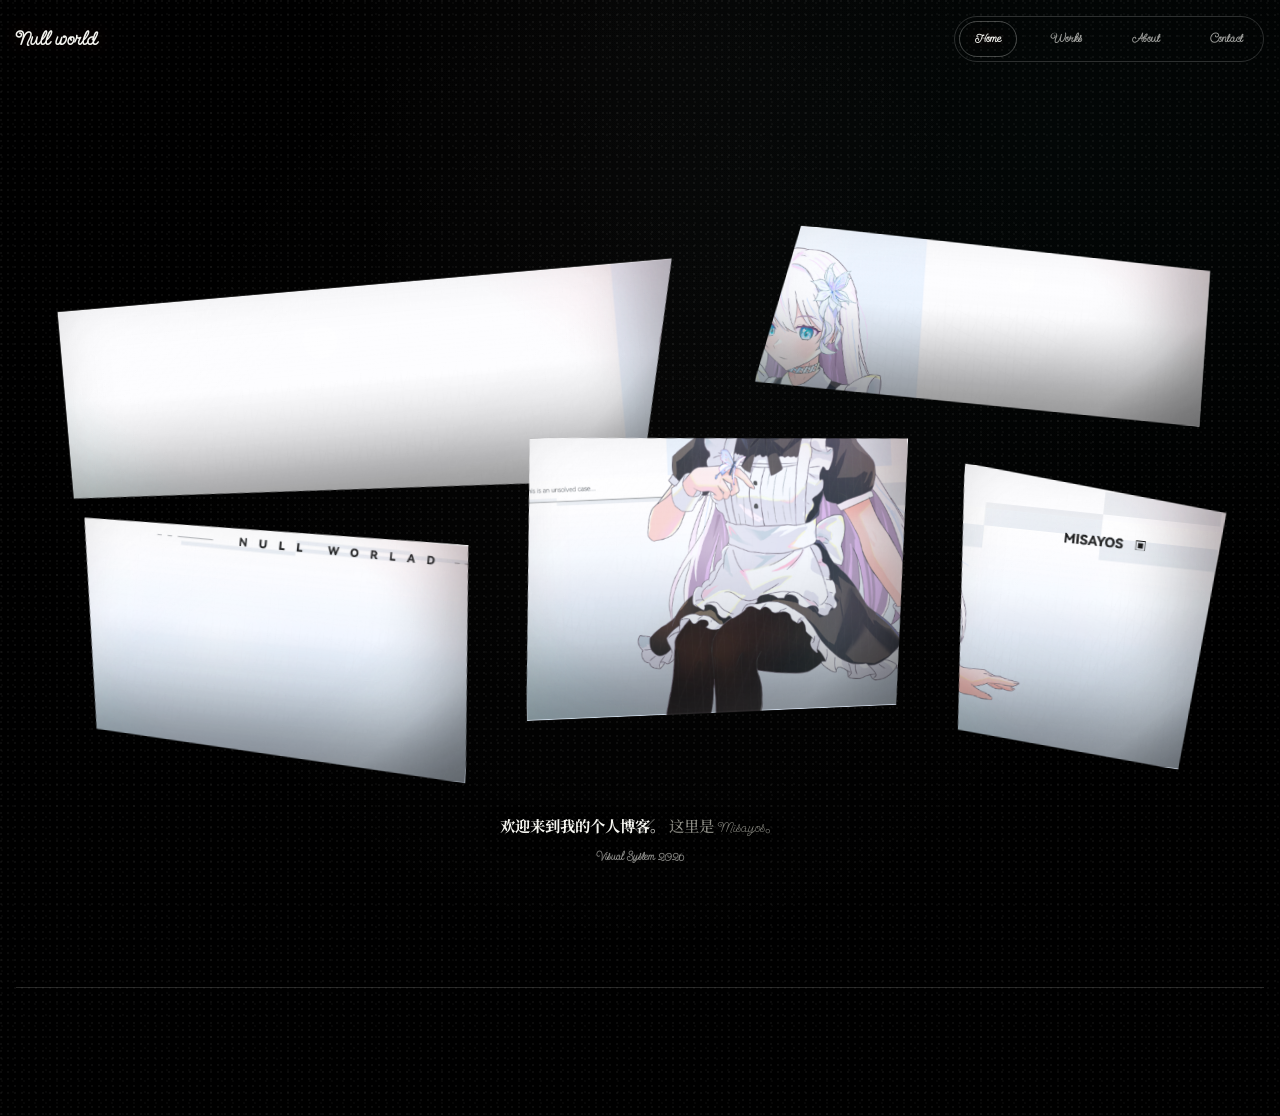
==== index.html @ b247a2ce "Deploy site snapshot" ====
<!DOCTYPE html>
<html lang="zh-CN">
<head>
  <meta charset="UTF-8" />
  <meta name="viewport" content="width=device-width, initial-scale=1.0, viewport-fit=cover" />
  <title>Misayos Portfolio</title>
  <meta name="description" content="Misayos 的纯黑沉浸式个人作品集，包含作品封面、分类、文章详情与开场加载动画。" />
  <meta name="author" content="弥撒哟丝" />
  <meta name="keywords" content="Misayos,弥撒哟丝,Bilibili,MAD,AMV,PV,AE脚本,动效,视频创作,个人作品集" />
  <meta name="theme-color" content="#000000" />

  <!-- Open Graph -->
  <meta property="og:type" content="website" />
  <meta property="og:site_name" content="Misayos Portfolio" />
  <meta property="og:title" content="Misayos Portfolio" />
  <meta property="og:description" content="Misayos 的纯黑沉浸式个人作品集，包含作品封面、分类、文章详情与开场加载动画。" />
  <meta property="og:image" content="assets/images/hero-profile-misayos.png" />
  <meta property="og:url" content="https://misayos.github.io/" />

  <!-- Twitter Card -->
  <meta name="twitter:card" content="summary_large_image" />
  <meta name="twitter:title" content="Misayos Portfolio" />
  <meta name="twitter:description" content="Misayos 的纯黑沉浸式个人作品集，包含作品封面、分类、文章详情与开场加载动画。" />
  <meta name="twitter:image" content="assets/images/hero-profile-misayos.png" />

  <!-- Favicon -->
  <link rel="icon" type="image/png" href="assets/images/hero-profile-misayos.png" />

  <!-- Canonical -->
  <link rel="canonical" href="https://misayos.github.io/" />

  <link rel="preconnect" href="https://fonts.googleapis.com" />
  <link rel="preconnect" href="https://fonts.gstatic.com" crossorigin />
  <link href="https://fonts.googleapis.com/css2?family=Send+Flowers&family=Noto+Serif+SC:wght@400..900&display=swap" rel="stylesheet" />

  <link rel="stylesheet" href="css/base.css" />
  <link rel="stylesheet" href="css/hero.css" />
  <link rel="stylesheet" href="css/works.css" />
  <link rel="stylesheet" href="css/room.css" />
  <link rel="stylesheet" href="css/pages.css" />
  <link rel="stylesheet" href="css/effects.css" />

  <!-- JSON-LD 结构化数据 -->
  <script type="application/ld+json">
  {
    "@context": "https://schema.org",
    "@type": "ProfilePage",
    "mainEntity": {
      "@type": "Person",
      "name": "弥撒哟丝",
      "alternateName": "Misayos",
      "url": "https://space.bilibili.com/241766776",
      "sameAs": [
        "https://space.bilibili.com/241766776",
        "https://www.douyin.com/user/MS4wLjABAAAAprAGDoznwOtV2gQ9aKmTEc62YV8Ld9jvS19PByhheVA"
      ],
      "jobTitle": "Bilibili 视频创作者",
      "description": "Misayos 的纯黑沉浸式个人作品集"
    }
  }
  </script>
</head>
<body>
  <a class="skip-link" href="#mainContent">跳到主要内容</a>

  <div class="intro-loader" id="introLoader" aria-hidden="true">
    <div class="intro-inner">
      <div class="intro-handwrite">
        <span class="intro-signature-wrap">
          <svg class="intro-signature-svg" viewBox="0 0 640 190" role="img" aria-label="Misayos" focusable="false">
            <g class="intro-signature-ink" aria-hidden="true">
              <path data-signature-stroke data-duration="0.46" d="M58 126 C42 98 44 58 72 44 C100 29 121 47 110 78 C100 108 75 134 60 156 C78 112 106 48 134 44 C158 40 160 72 151 104 C144 130 137 148 138 154 C148 119 169 60 198 54 C220 50 224 70 216 96 C208 124 197 141 199 154" />
              <path data-signature-stroke data-duration="0.12" d="M238 106 C226 124 222 145 232 151 C244 157 256 140 262 126" />
              <path data-signature-stroke data-duration="0.15" d="M304 104 C287 89 260 96 258 116 C256 133 292 124 292 144 C292 160 262 160 251 142" />
              <path data-signature-stroke data-duration="0.16" d="M348 106 C326 97 306 116 303 136 C300 156 326 160 340 134 C338 154 356 158 370 130" />
              <path data-signature-stroke data-duration="0.18" d="M391 106 C379 128 373 149 384 154 C398 160 411 126 417 104 C412 144 398 174 372 178" />
              <path data-signature-stroke data-duration="0.15" d="M475 112 C459 94 427 103 423 129 C419 154 447 165 466 148 C484 132 489 119 475 112" />
              <path data-signature-stroke data-duration="0.15" d="M535 104 C518 89 491 96 489 116 C487 133 523 124 523 145 C523 162 493 161 482 144" />
            </g>
          </svg>
        </span>
      </div>
    </div>
  </div>

  <div class="sr-status" aria-live="polite" id="screenStatus">当前位于首页</div>

  <div class="site" id="siteRoot">
    <header class="topbar" aria-label="站点导航">
      <button class="brand" type="button" data-route="home" aria-label="返回首页">Null world</button>
      <nav class="nav-links" aria-label="主导航">
        <button class="nav-btn active" type="button" data-route="home" aria-current="page">Home</button>
        <button class="nav-btn" type="button" data-route="blog">Works</button>
        <button class="nav-btn" type="button" data-route="about">About</button>
        <button class="nav-btn" type="button" data-route="contact">Contact</button>
      </nav>
    </header>

    <main id="mainContent" tabindex="-1">
      <section class="page-view" id="homeView" data-view="home" aria-labelledby="homeTitle">
        <h1 class="sr-only" id="homeTitle" data-layered-title>Misayos Portfolio</h1>
        <div class="hero">
          <div class="hero-main">
            <div class="hero-slice-stage" id="heroSliceStage" data-state="scattered" aria-label="Misayos 作品切片主视觉">
              <div class="hero-slice-field" aria-label="移动鼠标寻找主视觉对齐视角">
                <button class="hero-slice slice-a" type="button" data-hero-slice data-scatter-x="-42" data-scatter-y="18" data-scatter-rotation="-5" aria-pressed="false" aria-label="切换主视觉切片合拢态 1">
                  <img src="assets/images/misayos.png" alt="" aria-hidden="true" loading="eager" decoding="async" />
                </button>
                <button class="hero-slice slice-b" type="button" data-hero-slice data-scatter-x="34" data-scatter-y="-28" data-scatter-rotation="4" aria-pressed="false" aria-label="切换主视觉切片合拢态 2">
                  <img src="assets/images/misayos.png" alt="" aria-hidden="true" loading="eager" decoding="async" />
                </button>
                <button class="hero-slice slice-c" type="button" data-hero-slice data-scatter-x="-34" data-scatter-y="42" data-scatter-rotation="5.5" aria-pressed="false" aria-label="切换主视觉切片合拢态 3">
                  <img src="assets/images/misayos.png" alt="" aria-hidden="true" loading="eager" decoding="async" />
                </button>
                <button class="hero-slice slice-d" type="button" data-hero-slice data-scatter-x="8" data-scatter-y="-10" data-scatter-rotation="-2.5" aria-pressed="false" aria-label="切换主视觉切片合拢态 4">
                  <img src="assets/images/misayos.png" alt="" aria-hidden="true" loading="eager" decoding="async" />
                </button>
                <button class="hero-slice slice-e" type="button" data-hero-slice data-scatter-x="42" data-scatter-y="36" data-scatter-rotation="6" aria-pressed="false" aria-label="切换主视觉切片合拢态 5">
                  <img src="assets/images/misayos.png" alt="" aria-hidden="true" loading="eager" decoding="async" />
                </button>
              </div>
              <span class="hero-slice-index bottom" aria-hidden="true">Visual System 2026</span>
              <p class="hero-copy"><strong>欢迎来到我的个人博客。</strong> 这里是 Misayos。</p>
            </div>
          </div>
        </div>

      </section>

      <section class="page-view inactive" id="blogView" data-view="blog" aria-labelledby="blogTitle">
        <div class="section-head reveal-block">
          <div>
            <div class="kicker">作品集</div>
            <h2 class="section-title" id="blogTitle">这是一期悬案；</h2>
          </div>
        </div>
        <div class="projects grid-mode" id="projectList" aria-label="作品项目列表"></div>
      </section>

      <section class="page-view inactive" id="aboutView" data-view="about" aria-labelledby="aboutTitle">
        <div class="about-grid reveal-block">
          <div>
            <div class="kicker">About</div>
            <h2 class="about-title" id="aboutTitle">Maker of visual systems.</h2>
            <p class="about-text">弥撒哟丝关注 PV/AMV 动效、AE 工具脚本与视觉系统。这个站点以纯黑色为底，使用 Bilibili 投稿封面作为作品入口，让真实作品画面成为视觉中心。</p>
          </div>
        </div>
      </section>

      <section class="page-view inactive" id="contactView" data-view="contact" aria-labelledby="contactTitle">
        <div class="contact-grid reveal-block">
          <div>
            <div class="kicker">Contact</div>
            <h2 class="contact-title" id="contactTitle">Follow the updates.</h2>
            <p class="contact-text">作品更新、视觉实验和工具开发记录会继续汇总到这里。Bilibili 名称：弥撒哟丝；抖音号：mmmisayos。</p>
          </div>
        </div>
      </section>
    </main>
  </div>

  <div class="video-player hidden" id="videoPlayer" role="dialog" aria-modal="true" aria-labelledby="playerTitle" aria-describedby="playerDesc">
    <div class="player-shell" role="document">
      <div class="player-frame-wrap" id="playerFrameWrap"></div>
      <aside class="player-info">
        <div class="player-head">
          <span class="kicker" style="margin:0">Now playing</span>
          <button class="player-close" type="button" id="playerClose" aria-label="关闭播放器">×</button>
        </div>
        <h2 class="player-title" id="playerTitle"></h2>
        <p class="player-desc" id="playerDesc"></p>
        <div class="player-meta" id="playerMeta"></div>
        <div class="player-actions" id="playerActions"></div>
      </aside>
    </div>
  </div>

  <script src="js/gsap.min.js"></script>
  <script src="data/bilibili-videos.js"></script>
  <script src="js/app-state.js"></script>
  <script src="js/app-render.js"></script>
  <script src="js/app-3d.js"></script>
  <script src="js/app-connections.js"></script>
  <script src="js/app-animation.js"></script>
  <script src="js/app-router-player.js"></script>
  <script src="js/app-events.js"></script>
  <script src="js/app-init.js"></script>
</body>
</html>
---- css/base.css ----
:root {
  --bg: #000000;
  --fg: #f5f5f0;
  --muted: #8e8e86;
  --subtle: #4a4a45;
  --line: rgba(245, 245, 240, 0.16);
  --line-strong: rgba(245, 245, 240, 0.34);
  --surface: #090909;
  --surface-2: #111111;
  --accent: #f5f5f0;
  --danger: #d94a2b;
  --texture-line: rgba(245, 245, 240, 0.055);
  --texture-line-soft: rgba(245, 245, 240, 0.026);
  --texture-grain: rgba(245, 245, 240, 0.05);
  --texture-grain-faint: rgba(245, 245, 240, 0.028);
  --texture-fiber: rgba(245, 245, 240, 0.024);
  --texture-fiber-soft: rgba(245, 245, 240, 0.012);
  --texture-glass: rgba(10, 10, 10, 0.72);
  --texture-sheen: rgba(255, 255, 255, 0.13);
  --edge-emboss-light: rgba(255, 255, 255, 0.105);
  --edge-emboss-dark: rgba(0, 0, 0, 0.58);
  --shadow-material: 0 34px 90px rgba(0, 0, 0, 0.58), inset 0 1px 0 rgba(255, 255, 255, 0.1);
  --shadow-material-soft: 0 22px 62px rgba(0, 0, 0, 0.42), inset 0 1px 0 rgba(255, 255, 255, 0.075);
  --shadow-emboss-soft: inset 1px 1px 0 var(--edge-emboss-light), inset -1px -1px 0 var(--edge-emboss-dark);
  --content: min(1360px, calc(100vw - 32px));
  --ease: cubic-bezier(0.16, 1, 0.3, 1);
  --font-display: "Send Flowers", "Noto Serif SC", "Songti SC", SimSun, serif;
  --font-cjk: "Noto Serif SC", "Songti SC", SimSun, "Microsoft YaHei", serif;
  --font-ui: var(--font-display);
  --fs-hero: clamp(58px, 12vw, 148px);
  --fs-h2: clamp(30px, 4.6vw, 64px);
  --fs-h3: clamp(20px, 2.4vw, 32px);
  --fs-body: clamp(15px, 1.2vw, 17px);
  --fs-small: 12px;
  --track-tight: 0;
  --track-wide: 0;
  --topbar-space: 76px;
  --page-stage-min: calc(100svh - var(--topbar-space));
}

* {
  box-sizing: border-box;
}

html {
  scroll-behavior: smooth;
  background: var(--bg);
  overflow-x: hidden;
}

body {
  margin: 0;
  min-height: 100dvh;
  color: var(--fg);
  background:
    radial-gradient(circle at 1px 1px, var(--texture-grain) 0 0.82px, transparent 1px) 0 0 / 7px 7px,
    radial-gradient(circle at 2px 3px, var(--texture-grain-faint) 0 0.72px, transparent 1px) 0 0 / 11px 11px,
    radial-gradient(ellipse at 50% 42%, rgba(245, 245, 240, 0.018), transparent 56%),
    radial-gradient(ellipse at 50% -12%, rgba(245, 245, 240, 0.032), transparent 38%),
    radial-gradient(ellipse at 82% 12%, rgba(91, 207, 198, 0.035), transparent 34%),
    var(--bg);
  font-family: var(--font-ui);
  overflow-x: hidden;
  letter-spacing: 0;
}

.skip-link {
  position: fixed;
  left: 18px;
  top: 14px;
  z-index: 120;
  padding: 10px 14px;
  color: #000;
  background: var(--fg);
  font-size: 13px;
  font-weight: 800;
  transform: translateY(-160%);
  transition: transform 180ms var(--ease);
}

.skip-link:focus-visible {
  transform: translateY(0);
  outline: 2px solid var(--fg);
  outline-offset: 3px;
}

body::before {
  content: "";
  position: fixed;
  inset: 0;
  z-index: -2;
  background:
    radial-gradient(ellipse at 72% 18%, rgba(91, 207, 198, 0.07), transparent 32%),
    radial-gradient(ellipse at 16% 76%, rgba(208, 18, 18, 0.05), transparent 38%),
    linear-gradient(var(--texture-line-soft) 1px, transparent 1px),
    linear-gradient(90deg, var(--texture-line-soft) 1px, transparent 1px),
    radial-gradient(circle at 1px 1px, rgba(245, 245, 240, 0.03) 0 0.7px, transparent 0.9px),
    radial-gradient(circle at 2px 3px, rgba(245, 245, 240, 0.018) 0 0.6px, transparent 0.8px);
  background-position: center, center, 0 0, 0 0, 3px 5px, 11px 17px;
  background-size: auto, auto, 64px 64px, 64px 64px, 23px 23px, 31px 31px;
  mask-image: linear-gradient(to bottom, rgba(0,0,0,0.96), rgba(0,0,0,0.78) 64%, transparent 94%);
  pointer-events: none;
}

button {
  border: 0;
  font: inherit;
  cursor: pointer;
}

a {
  color: inherit;
  text-decoration: none;
}

.intro-loader {
  position: fixed;
  inset: 0;
  z-index: 100;
  display: grid;
  place-items: center;
  background: #000;
  color: var(--fg);
  overflow: hidden;
}

.intro-inner {
  width: min(760px, calc(100vw - 44px));
  display: grid;
  place-items: center;
}

.intro-handwrite {
  width: min(640px, calc(100vw - 54px));
  min-height: clamp(104px, 24vw, 178px);
  display: grid;
  place-items: center;
  opacity: 0;
  isolation: isolate;
}

.intro-signature-wrap {
  position: relative;
  display: block;
  width: 100%;
  aspect-ratio: 640 / 190;
  padding: 0;
  color: var(--fg);
}

.intro-signature-svg {
  display: block;
  width: 100%;
  height: auto;
  overflow: visible;
}

.intro-signature-ink path {
  fill: none;
  stroke-linecap: round;
  stroke-linejoin: round;
  vector-effect: non-scaling-stroke;
}

.intro-signature-ink path {
  stroke: rgba(245, 245, 240, 0.96);
  stroke-width: 9.2;
  filter: none;
}

.sr-status {
  position: fixed;
  width: 1px;
  height: 1px;
  overflow: hidden;
  clip: rect(0, 0, 0, 0);
  white-space: nowrap;
}

.sr-only {
  position: absolute;
  width: 1px;
  height: 1px;
  margin: -1px;
  padding: 0;
  border: 0;
  overflow: hidden;
  clip: rect(0, 0, 0, 0);
  white-space: nowrap;
}

.site {
  position: relative;
  width: var(--content);
  margin: 0 auto;
  padding: 0 0 128px;
  opacity: 0;
}

main {
  position: relative;
  min-height: var(--page-stage-min);
}

main.is-transitioning {
  min-height: var(--page-transition-height, var(--page-stage-min));
}

main.is-transitioning .page-view {
  position: absolute;
  top: 0;
  left: 0;
  width: 100%;
}

.topbar {
  position: sticky;
  top: 0;
  z-index: 79;
  display: grid;
  grid-template-columns: auto minmax(0, 1fr);
  gap: 18px;
  align-items: center;
  min-height: 76px;
  padding: 16px 0 18px;
  isolation: isolate;
  background: transparent;
}

.topbar::after {
  content: none;
}

@supports (backdrop-filter: blur(1px)) or (-webkit-backdrop-filter: blur(1px)) {
  .topbar {
    background: transparent;
    backdrop-filter: none;
    -webkit-backdrop-filter: none;
  }
}

.brand {
  position: relative;
  display: inline-flex;
  align-items: center;
  min-height: 40px;
  padding: 0;
  color: var(--fg);
  background: transparent;
  font-size: 20px;
  line-height: 1.12;
  letter-spacing: 0;
  font-weight: 850;
  text-transform: none;
  text-shadow: 0 0 18px rgba(217, 74, 43, 0.18);
}

.brand::before {
  content: none;
}

.nav-links {
  position: relative;
  display: flex;
  gap: 18px;
  align-items: center;
  justify-self: end;
  min-height: 44px;
  padding: 4px;
  border: 1px solid rgba(245, 245, 240, 0.18);
  border-radius: 999px;
  background: transparent;
  box-shadow: none;
}

.nav-btn {
  position: relative;
  min-height: 36px;
  padding: 0 15px;
  border: 1px solid transparent;
  border-radius: 999px;
  color: rgba(245, 245, 240, 0.62);
  background: transparent;
  font-size: var(--fs-small);
  font-weight: 800;
  line-height: 1.12;
  letter-spacing: 0;
  text-transform: none;
  transition: color 180ms var(--ease), border-color 180ms var(--ease), background 180ms var(--ease), box-shadow 180ms var(--ease), transform 180ms var(--ease);
}

.nav-btn::after {
  content: none;
}

.nav-btn:hover,
.nav-btn.active,
.nav-btn[aria-current="page"] {
  color: var(--fg);
  border-color: rgba(245, 245, 240, 0.28);
  background: transparent;
  box-shadow: none;
  text-shadow: 0 0 18px rgba(217, 74, 43, 0.38);
}

.nav-btn:active {
  transform: translateY(1px) scale(0.99);
}

.detail-btn {
  min-height: 38px;
  padding: 0 13px;
  border: 1px solid var(--line);
  border-radius: 999px;
  color: var(--muted);
  background:
    linear-gradient(180deg, rgba(245, 245, 240, 0.032), transparent 54%),
    repeating-linear-gradient(112deg, transparent 0 9px, rgba(245, 245, 240, 0.018) 9px 10px, transparent 10px 18px),
    transparent;
  box-shadow: var(--shadow-emboss-soft);
  font-size: var(--fs-small);
  font-weight: 700;
  letter-spacing: 0;
  transition: color 180ms var(--ease), border-color 180ms var(--ease), background 180ms var(--ease), box-shadow 180ms var(--ease), transform 180ms var(--ease);
}

.brand:focus-visible,
.nav-btn:focus-visible,
.detail-btn:focus-visible {
  outline: 3px solid var(--fg);
  outline-offset: 4px;
}

.detail-btn:hover {
  color: var(--fg);
  border-color: var(--line-strong);
  background:
    linear-gradient(180deg, rgba(245, 245, 240, 0.054), transparent 54%),
    repeating-linear-gradient(112deg, transparent 0 9px, rgba(245, 245, 240, 0.022) 9px 10px, transparent 10px 18px),
    rgba(245, 245, 240, 0.052);
  box-shadow:
    var(--shadow-emboss-soft),
    0 0 18px rgba(245, 245, 240, 0.045);
}

.project-card:active,
.detail-btn:active {
  transform: scale(0.985);
}
---- css/hero.css ----
.hero {
  position: relative;
  display: block;
  min-height: var(--page-stage-min);
  padding: clamp(18px, 3vw, 38px) 0 clamp(38px, 6vw, 78px);
  border-bottom: 1px solid var(--line);
}

.hero-main {
  position: relative;
  z-index: 2;
}

.hero-slice-stage {
  position: relative;
  min-height: clamp(650px, calc(var(--page-stage-min) - 32px), 860px);
  --hero-perspective-x: 50%;
  --hero-perspective-y: 44%;
  background: transparent;
  overflow: visible;
  isolation: isolate;
  perspective: clamp(820px, 72vw, 1320px);
  perspective-origin: var(--hero-perspective-x) var(--hero-perspective-y);
}

.hero-slice-field {
  position: absolute;
  z-index: 8;
  --hero-camera-x: 0deg;
  --hero-camera-y: 0deg;
  --hero-camera-z: 0px;
  --hero-align-progress: 0;
  --hero-view-glow: 0;
  --hero-vanishing-x: 50%;
  --hero-vanishing-y: 42%;
  --restored-image-x: 0px;
  --restored-image-y: 0px;
  --restored-scroll-y: 0px;
  --restored-image-scale: 1.028;
  --restored-overlay-opacity: 0;
  top: 148px;
  left: 50%;
  transform: translateX(-50%) rotateX(var(--hero-camera-x)) rotateY(var(--hero-camera-y)) translateZ(var(--hero-camera-z));
  transform-origin: 50% 50%;
  transform-style: preserve-3d;
  transition: transform 180ms ease-out;
  will-change: transform;
  width: min(1120px, calc(100vw - 214px));
  aspect-ratio: 1916 / 821;
}

.hero-slice-field::before {
  content: "";
  position: absolute;
  inset: 0;
  z-index: 6;
  background: url("../assets/images/misayos.png") 50% 50% / contain no-repeat;
  opacity: 0;
  pointer-events: none;
  transform: translate3d(var(--restored-image-x), calc(var(--restored-image-y) + var(--restored-scroll-y)), -86px) scale(var(--restored-image-scale));
  transform-origin: 50% 50%;
  transition: transform 140ms ease-out;
  transition-delay: 0ms;
  will-change: transform, opacity;
}

.hero-slice-field::after {
  content: "";
  position: absolute;
  inset: -12%;
  z-index: 5;
  background:
    radial-gradient(circle at var(--hero-vanishing-x) var(--hero-vanishing-y), rgba(245, 245, 240, 0.18), rgba(108, 221, 214, 0.08) 22%, transparent 52%),
    radial-gradient(circle at calc(100% - var(--hero-vanishing-x)) calc(100% - var(--hero-vanishing-y)), rgba(230, 70, 102, 0.1), transparent 48%);
  opacity: 0;
  pointer-events: none;
  mix-blend-mode: screen;
  transform: translateZ(-128px);
  transition: opacity 180ms ease-out;
}

.hero-slice-stage.is-restored .hero-slice-field {
  --restored-overlay-opacity: 0;
}

.hero-slice-stage.is-restored.is-animating .hero-slice-field::before,
.hero-slice-stage.is-restored-visual.is-animating .hero-slice-field::before {
  transition-delay: 0ms;
  will-change: opacity, transform;
}

.hero-slice {
  position: absolute;
  z-index: calc(10 + var(--slice-layer, 0));
  --slice-tilt-x: 0deg;
  --slice-tilt-y: 0deg;
  --slice-depth-x: 0px;
  --slice-depth-y: 0px;
  --slice-depth-z: 0px;
  --slice-align-x: 0px;
  --slice-align-y: 0px;
  --slice-align-rotation: 0deg;
  --slice-image-x: 0px;
  --slice-image-y: 0px;
  --slice-glare-x: 52%;
  --slice-glare-y: 38%;
  --slice-layer: 0;
  display: block;
  min-width: 0;
  min-height: 0;
  padding: 0;
  border: 1px solid rgba(255, 255, 255, 0.18);
  color: inherit;
  background:
    radial-gradient(circle at var(--slice-glare-x) var(--slice-glare-y), rgba(255, 255, 255, 0.28), rgba(255, 255, 255, 0.07) 18%, transparent 42%),
    linear-gradient(122deg, rgba(255, 255, 255, 0.24), rgba(255, 255, 255, 0.04) 23%, rgba(0, 0, 0, 0.08) 52%, rgba(255, 255, 255, 0.08) 78%, rgba(0, 0, 0, 0.22)),
    rgba(8, 8, 8, 0.26);
  box-shadow:
    0 32px 74px rgba(0, 0, 0, 0.62),
    0 10px 24px rgba(255, 255, 255, 0.025),
    0 0 0 1px rgba(0, 0, 0, 0.38),
    inset 0 1px 0 rgba(255, 255, 255, 0.28),
    inset 1px 0 0 rgba(255, 255, 255, 0.12),
    inset -1px 0 0 rgba(0, 0, 0, 0.44),
    inset 0 -36px 62px rgba(0, 0, 0, 0.34),
    inset 1px 1px 0 var(--edge-emboss-light),
    inset -1px -1px 0 var(--edge-emboss-dark);
  transform:
    translate3d(var(--slice-depth-x), var(--slice-depth-y), var(--slice-depth-z))
    translate3d(var(--slice-align-x), var(--slice-align-y), 0)
    rotate(var(--slice-align-rotation))
    var(--scatter-transform)
    rotateX(var(--slice-tilt-x))
    rotateY(var(--slice-tilt-y));
  transform-origin: 50% 50%;
  transform-style: preserve-3d;
  transition: transform 260ms ease-out, opacity 420ms var(--ease), border-color 420ms var(--ease), box-shadow 420ms var(--ease), clip-path 900ms var(--ease);
  overflow: hidden;
}

@supports (backdrop-filter: blur(1px)) or (-webkit-backdrop-filter: blur(1px)) {
  .hero-slice {
    background:
      radial-gradient(circle at var(--slice-glare-x) var(--slice-glare-y), rgba(255, 255, 255, 0.34), rgba(255, 255, 255, 0.08) 18%, transparent 42%),
      linear-gradient(122deg, rgba(255, 255, 255, 0.26), rgba(255, 255, 255, 0.05) 23%, rgba(0, 0, 0, 0.08) 52%, rgba(255, 255, 255, 0.09) 78%, rgba(0, 0, 0, 0.2)),
      rgba(8, 8, 8, 0.16);
    backdrop-filter: blur(18px) saturate(1.36) brightness(1.06);
    -webkit-backdrop-filter: blur(18px) saturate(1.36) brightness(1.06);
  }
}

.hero-slice:hover,
.hero-slice:focus-visible {
  border-color: rgba(245, 245, 240, 0.28);
  box-shadow:
    0 38px 92px rgba(0, 0, 0, 0.66),
    0 0 0 1px rgba(0, 0, 0, 0.32),
    0 0 34px rgba(245, 245, 240, 0.055),
    inset 0 1px 0 rgba(255, 255, 255, 0.32),
    inset 0 -34px 58px rgba(0, 0, 0, 0.26);
  transform:
    translate3d(var(--slice-depth-x), var(--slice-depth-y), var(--slice-depth-z))
    translate3d(var(--slice-align-x), var(--slice-align-y), 0)
    rotate(var(--slice-align-rotation))
    var(--scatter-transform)
    rotateX(var(--slice-tilt-x))
    rotateY(var(--slice-tilt-y));
}

.hero-slice:focus-visible {
  z-index: 12;
  outline: 3px solid var(--fg);
  outline-offset: 5px;
}

.hero-slice img {
  position: absolute;
  left: var(--img-left);
  top: var(--img-top);
  display: block;
  width: var(--img-w);
  height: var(--img-h);
  max-width: none;
  object-fit: contain;
  object-position: 50% 50%;
  pointer-events: none;
  transform: translate3d(var(--slice-image-x), var(--slice-image-y), 0) scale(1.035);
  transform-origin: 50% 50%;
  transition: transform 160ms ease-out;
  will-change: transform;
}

.hero-slice::before {
  content: "";
  position: absolute;
  inset: 0;
  z-index: 1;
  background:
    radial-gradient(circle at var(--slice-glare-x) var(--slice-glare-y), rgba(255, 255, 255, 0.38), rgba(255, 255, 255, 0.1) 16%, transparent 34%),
    linear-gradient(104deg, transparent 4%, rgba(255, 255, 255, 0.21) 11%, transparent 20%, transparent 62%, rgba(108, 221, 214, 0.08) 77%, transparent 91%),
    repeating-linear-gradient(112deg, transparent 0 8px, rgba(245, 245, 240, 0.024) 8px 9px, transparent 9px 18px),
    repeating-linear-gradient(24deg, transparent 0 14px, rgba(245, 245, 240, 0.012) 14px 15px, transparent 15px 27px),
    linear-gradient(90deg, rgba(0, 0, 0, 0.28), transparent 11%, transparent 87%, rgba(0, 0, 0, 0.48));
  box-shadow:
    inset 1px 0 0 rgba(255, 255, 255, 0.18),
    inset -1px 0 0 rgba(0, 0, 0, 0.42),
    inset 0 0 28px rgba(255, 255, 255, 0.025);
  opacity: 0.82;
  mix-blend-mode: screen;
  pointer-events: none;
  transition: opacity 360ms var(--ease);
}

.hero-slice::after {
  content: "";
  position: absolute;
  inset: 0;
  z-index: 2;
  background:
    linear-gradient(135deg, rgba(255, 255, 255, 0.2), rgba(255, 255, 255, 0.06) 15%, transparent 33%, transparent 64%, rgba(255, 255, 255, 0.07) 82%, rgba(0, 0, 0, 0.3)),
    linear-gradient(42deg, rgba(81, 209, 202, 0.11), transparent 20%, transparent 76%, rgba(230, 70, 102, 0.1)),
    linear-gradient(to bottom, rgba(255, 255, 255, 0.08), transparent 42%, rgba(0, 0, 0, 0.22)),
    repeating-linear-gradient(112deg, rgba(245,245,240,0.018) 0 1px, transparent 1px 11px),
    repeating-linear-gradient(24deg, rgba(245,245,240,0.01) 0 1px, transparent 1px 17px),
    repeating-linear-gradient(90deg, rgba(245,245,240,0.028) 0 1px, transparent 1px 8px);
  box-shadow:
    inset 0 0 0 1px rgba(255, 255, 255, 0.04),
    inset 0 1px 0 rgba(255, 255, 255, 0.16),
    inset 22px 0 62px rgba(255, 255, 255, 0.055),
    inset -30px -40px 72px rgba(0, 0, 0, 0.34);
  opacity: 0.92;
  pointer-events: none;
  transition: opacity 360ms var(--ease);
}

.hero-slice-stage.is-animating .hero-slice {
  z-index: 10;
  transition-property: opacity;
  will-change: transform, opacity;
}

.hero-slice.gsap-motion-lock {
  pointer-events: none;
}

.hero-slice-stage.is-restoring .hero-slice {
  border-color: transparent;
  box-shadow: none;
}

.hero-slice-stage.is-restoring .hero-slice img {
  transform: translate3d(0, 0, 0) scale(1.012);
}

.hero-slice-stage.is-restoring .hero-slice::before,
.hero-slice-stage.is-restoring .hero-slice::after {
  opacity: 0;
}

.hero-slice-stage.is-view-seeking .hero-slice {
  border-color: rgba(245, 245, 240, 0.24);
}

.hero-slice-stage.is-view-aligned .hero-slice {
  box-shadow:
    0 40px 96px rgba(0, 0, 0, 0.64),
    0 0 40px rgba(108, 221, 214, 0.07),
    0 0 0 1px rgba(245, 245, 240, 0.08),
    inset 0 1px 0 rgba(255, 255, 255, 0.28),
    inset 0 -34px 58px rgba(0, 0, 0, 0.24);
}

.slice-a {
  left: 0;
  top: 0;
  width: 58%;
  height: 48%;
  clip-path: polygon(0 0, 100% 0, 92% 100%, 0 86%);
  --img-w: 172.42%;
  --img-h: 208.34%;
  --img-left: 0%;
  --img-top: 0%;
  --scatter-transform: translate3d(-42px, 18px, 0) rotate(-5deg);
  --hover-transform: translate3d(-42px, 8px, 0) rotate(-4deg);
  --slice-depth-z: 48px;
  --slice-layer: 2;
  --slice-glare-x: 42%;
  --slice-glare-y: 24%;
}

.slice-b {
  left: 58%;
  top: 0;
  width: 42%;
  height: 38%;
  clip-path: polygon(8% 0, 100% 10%, 100% 100%, 0 92%);
  --img-w: 238.1%;
  --img-h: 263.16%;
  --img-left: -138.1%;
  --img-top: 0%;
  --scatter-transform: translate3d(34px, -28px, 0) rotate(4deg);
  --hover-transform: translate3d(34px, -36px, 0) rotate(3deg);
  --slice-depth-z: 92px;
  --slice-layer: 3;
  --slice-glare-x: 58%;
  --slice-glare-y: 22%;
}

.slice-c {
  left: 0;
  top: 48%;
  width: 38%;
  height: 52%;
  clip-path: polygon(0 4%, 95% 0, 100% 100%, 8% 92%);
  --img-w: 263.16%;
  --img-h: 192.31%;
  --img-left: 0%;
  --img-top: -92.31%;
  --scatter-transform: translate3d(-34px, 42px, 0) rotate(5.5deg);
  --hover-transform: translate3d(-42px, 34px, 0) rotate(4deg);
  --slice-depth-z: -34px;
  --slice-layer: 1;
  --slice-glare-x: 36%;
  --slice-glare-y: 48%;
}

.slice-d {
  left: 38%;
  top: 38%;
  width: 37%;
  height: 62%;
  clip-path: polygon(4% 0, 100% 6%, 94% 100%, 0 100%);
  --img-w: 270.27%;
  --img-h: 161.29%;
  --img-left: -102.7%;
  --img-top: -61.29%;
  --scatter-transform: translate3d(8px, -10px, 0) rotate(-2.5deg);
  --hover-transform: translate3d(8px, -20px, 0) rotate(-1.4deg);
  --slice-depth-z: 128px;
  --slice-layer: 4;
  --slice-glare-x: 50%;
  --slice-glare-y: 40%;
}

.slice-e {
  left: 75%;
  top: 38%;
  width: 25%;
  height: 62%;
  clip-path: polygon(0 0, 100% 8%, 92% 100%, 8% 94%);
  --img-w: 400%;
  --img-h: 161.29%;
  --img-left: -300%;
  --img-top: -61.29%;
  --scatter-transform: translate3d(42px, 36px, 0) rotate(6deg);
  --hover-transform: translate3d(48px, 26px, 0) rotate(4.5deg);
  --slice-depth-z: 30px;
  --slice-layer: 2;
  --slice-glare-x: 66%;
  --slice-glare-y: 38%;
}

.hero-slice-stage.is-restored .hero-slice {
  --scatter-transform: translate3d(0, 0, 0) rotate(0deg);
  --slice-depth-z: 0px;
  --slice-depth-x: 0px;
  --slice-depth-y: 0px;
  --slice-align-x: 0px;
  --slice-align-y: 0px;
  --slice-align-rotation: 0deg;
  --slice-tilt-x: 0deg;
  --slice-tilt-y: 0deg;
  z-index: 10;
  border-width: 0;
  border-color: transparent;
  box-shadow: none;
  clip-path: polygon(-1% -1%, 101% -1%, 101% 101%, -1% 101%);
  transform: translate3d(0, 0, 0) rotate(0deg);
  transition-property: opacity, border-color, box-shadow, clip-path;
}

.hero-slice-stage.is-restored .hero-slice:hover,
.hero-slice-stage.is-restored .hero-slice:focus-visible {
  z-index: auto;
  border-color: transparent;
  box-shadow: none;
  transform: translate3d(0, 0, 0) rotate(0deg);
}

.hero-slice-stage.is-restored .hero-slice img {
  transform: translate3d(0, 0, 0) scale(1);
  transition: none;
}

.hero-slice-stage.is-restored .hero-slice:focus-visible {
  z-index: 12;
}

.hero-slice-stage.is-restored .hero-slice::before,
.hero-slice-stage.is-restored .hero-slice::after {
  opacity: 0;
}

.hero-slice-index {
  position: absolute;
  z-index: 30;
  color: rgba(245, 245, 240, 0.54);
  font-size: 11px;
  line-height: 1.3;
  letter-spacing: 0;
  text-transform: none;
  font-weight: 800;
}

.hero-slice-index.top {
  top: 92px;
  right: 42px;
}

.hero-slice-index.bottom {
  left: 42px;
  right: 42px;
  bottom: 46px;
  text-align: center;
}

.kicker {
  margin-bottom: 22px;
  color: var(--muted);
  font-size: var(--fs-small);
  line-height: 1.5;
  letter-spacing: 0;
  text-transform: none;
  font-weight: 750;
}

.section-title,
.about-title,
.contact-title {
  margin: 0;
  font-weight: 900;
  text-transform: none;
}

.section-title,
.about-title,
.contact-title {
  line-height: 1.04;
  letter-spacing: 0;
}

.hero-copy {
  position: absolute;
  left: 42px;
  right: 42px;
  bottom: 72px;
  z-index: 31;
  width: auto;
  max-width: none;
  margin: 0;
  color: var(--muted);
  font-size: var(--fs-body);
  line-height: 1.38;
  font-weight: 500;
  text-align: center;
  text-shadow: 0 4px 18px rgba(0, 0, 0, 0.86);
  pointer-events: none;
}

.hero-copy strong {
  color: var(--fg);
  font-weight: 700;
}

.section-head {
  display: grid;
  grid-template-columns: minmax(0, 1fr) auto;
  gap: 24px;
  align-items: end;
  padding: 54px 0 24px;
  border-bottom: 1px solid var(--line);
}
---- css/works.css ----
.section-title {
  font-size: var(--fs-h2);
  line-height: 1.04;
}

.section-desc {
  max-width: 680px;
  margin: 12px 0 0;
  color: var(--muted);
  font-size: var(--fs-body);
  line-height: 1.78;
  font-weight: 500;
}

.projects {
  display: grid;
  grid-template-columns: repeat(3, minmax(0, 1fr));
  gap: 0;
  padding: 1px 0 0 1px;
  background: transparent;
  border: 0;
  overflow: visible;
}

.projects.grid-mode {
  position: relative;
  display: block;
  min-height: clamp(1180px, 118vw, 1640px);
  padding: clamp(70px, 8vw, 110px) 0 clamp(88px, 9vw, 132px);
  perspective: 1380px;
  perspective-origin: 50% 36%;
  transform-style: preserve-3d;
  isolation: isolate;
  overflow: visible;
  background: transparent;
}

.projects.grid-mode.room-mode {
  min-height: 100dvh;
  display: grid;
  grid-template-columns: 1fr;
  align-items: center;
  padding: clamp(38px, 5vh, 72px) 0 clamp(48px, 6vh, 86px);
  perspective: none;
  transform-style: flat;
}

.clue-lines {
  position: absolute;
  inset: 0;
  z-index: 1;
  width: 100%;
  height: 100%;
  overflow: visible;
  pointer-events: none;
  opacity: 1;
  transition: opacity 280ms var(--ease), filter 280ms var(--ease);
}

.clue-endpoint {
  position: absolute;
  z-index: 5;
  display: grid;
  place-items: center;
  width: 18px;
  height: 18px;
  border: 1px solid rgba(245, 245, 240, 0.72);
  border-radius: 999px;
  background: var(--bg);
  cursor: crosshair;
  transform: translate(-50%, -50%);
  transition: border-color 180ms var(--ease), background 180ms var(--ease), transform 180ms var(--ease);
}

.clue-endpoint::after {
  content: "";
  width: 6px;
  height: 6px;
  border-radius: inherit;
  background: rgba(245, 245, 240, 0.9);
}

.clue-endpoint:hover,
.clue-endpoint.is-active {
  border-color: rgba(91, 207, 198, 0.95);
  background: rgba(91, 207, 198, 0.12);
  transform: translate(-50%, -50%) scale(1.16);
}

.project-card {
  position: relative;
  display: grid;
  grid-template-rows: auto 1fr auto;
  min-width: 0;
  min-height: 430px;
  margin: -1px 0 0 -1px;
  padding: 18px;
  color: var(--fg);
  background:
    radial-gradient(ellipse at 18% 0%, rgba(245, 245, 240, 0.045), transparent 48%),
    repeating-linear-gradient(112deg, transparent 0 10px, rgba(245, 245, 240, 0.012) 10px 11px, transparent 11px 21px),
    linear-gradient(145deg, rgba(255, 255, 255, 0.045), transparent 40%),
    linear-gradient(180deg, rgba(245, 245, 240, 0.022), rgba(245, 245, 240, 0.006)),
    #020202;
  border: 1px solid var(--line);
  box-shadow:
    var(--shadow-material-soft),
    var(--shadow-emboss-soft);
  text-align: left;
  overflow: hidden;
  opacity: 1;
  transform: translateY(0) scale(1);
  translate: 0 0;
  rotate: 0deg;
  transform-origin: 50% 0;
  --wind-duration: 7.2s;
  --wind-delay: -0.7s;
  --wind-r-a: -0.44deg;
  --wind-r-b: 0.58deg;
  --wind-r-c: -0.22deg;
  --card-collision-depth: 10px;
  animation: none;
  transition: background 1200ms var(--ease), transform 1200ms var(--ease), translate 1200ms var(--ease), rotate 1200ms var(--ease), border-color 1200ms var(--ease), opacity 1200ms var(--ease), box-shadow 1200ms var(--ease);
}

.project-card > *,
.project-card .cover,
.project-card .project-title,
.project-card .project-meta {
  min-width: 0; max-width: 100%;
}

.project-card > :not(.card-dot) {
  position: relative;
  z-index: 1;
}

.project-card::before {
  content: "";
  position: absolute;
  inset: 0;
  z-index: 0;
  background:
    linear-gradient(90deg, rgba(255, 255, 255, 0.075), transparent 12%, transparent 86%, rgba(0, 0, 0, 0.34)),
    linear-gradient(180deg, transparent calc(100% - var(--card-collision-depth)), rgba(0, 0, 0, 0.46)),
    repeating-linear-gradient(112deg, transparent 0 9px, rgba(245, 245, 240, 0.014) 9px 10px, transparent 10px 20px),
    repeating-linear-gradient(24deg, transparent 0 16px, rgba(245, 245, 240, 0.007) 16px 17px, transparent 17px 30px),
    linear-gradient(135deg, rgba(255, 255, 255, 0.058), transparent 34%);
  opacity: 0.82;
  pointer-events: none;
}

.project-card:focus-within {
  border-color: var(--line-strong);
}

.project-card:hover,
.project-card.expanded {
  border-color: var(--line-strong);
}

.project-card:nth-of-type(2n) {
  --wind-duration: 8.1s;
  --wind-delay: -2.6s;
  --wind-r-a: 0.42deg;
  --wind-r-b: -0.62deg;
  --wind-r-c: 0.24deg;
}

.project-card:nth-of-type(3n) {
  --wind-duration: 6.6s;
  --wind-delay: -4.1s;
  --wind-r-a: 0.38deg;
  --wind-r-b: -0.58deg;
  --wind-r-c: 0.44deg;
}

.project-card:nth-of-type(5n) {
  --wind-duration: 9s;
  --wind-delay: -5.3s;
  --wind-r-a: -0.42deg;
  --wind-r-b: 0.68deg;
  --wind-r-c: -0.32deg;
}

@keyframes cardWindSway {
  0%, 100% {
    translate: 0 0;
    rotate: 0deg;
  }
  24% {
    rotate: var(--wind-r-a);
  }
  52% {
    rotate: var(--wind-r-b);
  }
  76% {
    rotate: var(--wind-r-c);
  }
}

.projects.grid-mode .project-card {
  position: absolute;
  left: var(--x);
  top: var(--y);
  z-index: calc(2 + var(--depth, 0));
  width: clamp(180px, 20vw, 260px);
  min-height: 260px;
  margin: 0;
  box-shadow:
    0 calc(30px + var(--depth, 0) * 10px) calc(76px + var(--depth, 0) * 22px) rgba(0, 0, 0, calc(0.5 + var(--depth, 0) * 0.05)),
    0 calc(9px + var(--depth, 0) * 3px) 0 rgba(0, 0, 0, 0.38),
    0 0 0 1px rgba(245, 245, 240, 0.07),
    inset 0 1px 0 rgba(255, 255, 255, 0.075),
    inset 0 -34px 54px rgba(0, 0, 0, 0.3),
    inset -1px -1px 0 rgba(255, 255, 255, 0.035);
  cursor: pointer;
  transform-style: preserve-3d;
  backface-visibility: hidden;
  transform: translate3d(0, 0, var(--z, 0px)) rotateX(var(--rx, 0deg)) rotateY(var(--ry, 0deg)) rotateZ(var(--rz, 0deg)) scale(var(--s, 1));
  animation: cardWindSway var(--wind-duration) ease-in-out var(--wind-delay) infinite both;
  will-change: rotate;
}

.projects.grid-mode .project-card .cover {
  transform: translateZ(18px);
  transform-style: preserve-3d;
}

.projects.grid-mode .project-card .project-title,
.projects.grid-mode .project-card .project-meta,
.projects.grid-mode .project-card .project-top {
  transform: translateZ(24px);
}

.projects.grid-mode .project-card:hover {
  transform: translate3d(0, -4px, var(--z, 0px)) rotateX(0deg) rotateY(0deg) rotateZ(var(--rz, 0deg)) scale(var(--s, 1));
  border-color: rgba(245, 245, 240, 0.45);
  box-shadow:
    0 42px 108px rgba(0, 0, 0, 0.68),
    0 11px 0 rgba(0, 0, 0, 0.36),
    0 0 0 1px rgba(245, 245, 240, 0.22),
    0 0 28px rgba(245, 245, 240, 0.075),
    inset 0 1px 0 rgba(255, 255, 255, 0.11);
}

.projects.grid-mode.has-hover-focus .project-card,
.projects.grid-mode.hover-dim-restoring .project-card,
.projects.grid-mode.focus-dim-release .project-card,
.projects.grid-mode .project-card:hover,
.projects.grid-mode .project-card:focus-within,
.projects.grid-mode .project-card.is-focused,
.projects.grid-mode .project-card.expanded,
.projects.grid-mode .project-card.focus-motion-settling {
  animation: none;
  rotate: 0deg;
  will-change: auto;
}

.projects.grid-mode .project-card:nth-of-type(n+21) {
  display: none;
}

.projects.grid-mode .project-card::after {
  content: "";
  position: absolute;
  inset: -8px;
  z-index: -1;
  border: 1px solid rgba(245, 245, 240, 0.08);
  opacity: 0;
  transform: scale(0.96);
  transition: opacity 300ms var(--ease), transform 300ms var(--ease);
  pointer-events: none;
}

.projects.grid-mode .project-card:hover::after,
.projects.grid-mode .project-card.is-matched::after {
  opacity: 1;
  transform: scale(1);
}
.projects.grid-mode.is-focus .clue-lines {
  opacity: 0.34;
  filter: saturate(0.62) brightness(0.72);
}

.projects.grid-mode.is-focus .clue-link.preview {
  display: none;
}

.projects.grid-mode .project-card.is-matched {
  border-color: rgba(190, 14, 14, 0.66);
}

.card-dot {
  position: absolute;
  left: 50%;
  top: 0;
  width: 13px;
  height: 13px;
  border-radius: 50%;
  background: radial-gradient(circle at 36% 34%, #ff5a5a 0 12%, #d41414 36%, #4f0303 74%);
  border: 1px solid rgba(255, 170, 170, 0.54);
  box-shadow:
    0 0 0 3px rgba(0, 0, 0, 0.72),
    0 0 12px rgba(218, 15, 15, 0.56);
  z-index: 6;
  pointer-events: none;
  transform: translate(-50%, -50%);
}

.card-dot::after {
  content: "";
  position: absolute;
  left: 50%;
  top: 10px;
  width: 1px;
  height: 12px;
  background: linear-gradient(to bottom, rgba(255, 44, 44, 0.75), rgba(118, 4, 4, 0));
  transform: translateX(-50%);
}

.card-dot-head {
  top: -1px;
}

.projects.grid-mode.is-focus .project-card {
  opacity: 1;
  filter: none;
  pointer-events: auto;
}

.projects.grid-mode.is-focus .project-card:not(.is-focused):not(.is-matched) {
  opacity: 0.36;
  filter: none;
  transform: translate3d(0, 8px, calc(var(--z, 0px) - 146px)) rotateX(var(--rx, 0deg)) rotateY(var(--ry, 0deg)) rotateZ(var(--rz, 0deg)) scale(calc(var(--s, 1) * 0.84));
}

.projects.grid-mode .project-card.is-focused {
  z-index: 24;
  opacity: 1;
  filter: none;
  border-color: rgba(245, 245, 240, 0.58);
  box-shadow:
    0 50px 132px rgba(0, 0, 0, 0.74),
    0 0 0 1px rgba(245, 245, 240, 0.26),
    0 0 34px rgba(245, 245, 240, 0.09),
    inset 0 1px 0 rgba(255, 255, 255, 0.14);
  transform: translate3d(0, -20px, 228px) rotateX(0deg) rotateY(0deg) rotateZ(0deg) scale(calc(var(--s, 1) + 0.1));
}

.projects.grid-mode.is-focus .project-card {
  animation: none;
  translate: 0 0;
  rotate: 0deg;
}

.project-card:hover,
.project-card.expanded {
  background:
    radial-gradient(ellipse at 18% 0%, rgba(245, 245, 240, 0.058), transparent 48%),
    repeating-linear-gradient(112deg, transparent 0 10px, rgba(245, 245, 240, 0.014) 10px 11px, transparent 11px 21px),
    linear-gradient(145deg, rgba(255, 255, 255, 0.066), transparent 40%),
    linear-gradient(180deg, rgba(245, 245, 240, 0.032), rgba(245, 245, 240, 0.01)),
    #070707;
}

.project-card.is-focused .cover {
  border-color: rgba(245, 245, 240, 0.58);
}

.cover {
  position: relative;
  display: block;
  width: 100%;
  padding: 0;
  aspect-ratio: 16 / 10;
  margin-bottom: 20px;
  border: 1px solid var(--line);
  background:
    radial-gradient(circle at 28% 12%, rgba(255, 255, 255, 0.06), transparent 34%),
    var(--surface);
  box-shadow:
    inset 0 1px 0 rgba(255, 255, 255, 0.08),
    inset 0 -22px 44px rgba(0, 0, 0, 0.28),
    inset 1px 1px 0 var(--edge-emboss-light),
    inset -1px -1px 0 var(--edge-emboss-dark);
  overflow: hidden;
  cursor: pointer;
  color: inherit;
}

.cover::before {
  content: "";
  position: absolute;
  inset: 0;
  z-index: 2;
  box-shadow:
    inset 0 0 0 1px rgba(255, 255, 255, 0.07),
    inset 0 0 46px rgba(0, 0, 0, 0.24);
  pointer-events: none;
}

.cover img {
  --cover-parallax-y: 0px;
  display: block;
  width: 100%;
  height: 100%;
  object-fit: cover;
  filter: saturate(0.86) contrast(1.06) brightness(0.9);
  transform: translate3d(0, var(--cover-parallax-y), 0) scale(1.08);
  transition: transform 420ms var(--ease), filter 420ms var(--ease);
  will-change: transform;
}

.cover::after {
  content: "";
  position: absolute;
  inset: 0;
  z-index: 3;
  background:
    radial-gradient(circle at 24% 12%, rgba(255, 255, 255, 0.14), transparent 24%),
    linear-gradient(115deg, rgba(255, 255, 255, 0.12), transparent 22%, transparent 64%, rgba(255, 255, 255, 0.05)),
    linear-gradient(to top, rgba(0,0,0,0.62), rgba(0,0,0,0.02) 56%),
    repeating-linear-gradient(112deg, rgba(245, 245, 240, 0.018) 0 1px, transparent 1px 10px),
    repeating-linear-gradient(24deg, rgba(245, 245, 240, 0.01) 0 1px, transparent 1px 16px),
    repeating-linear-gradient(90deg, rgba(245, 245, 240, 0.02) 0 1px, transparent 1px 7px);
  pointer-events: none;
}

.project-card:hover .cover img,
.project-card.expanded .cover img {
  filter: saturate(0.96) contrast(1.14) brightness(1);
  transform: translate3d(0, var(--cover-parallax-y), 0) scale(1.12);
}

.project-card.is-focused .cover img {
  filter: saturate(1.14) contrast(1.22) brightness(1.08);
  transform: translate3d(0, var(--cover-parallax-y), 0) scale(1.16);
}

.cover-label {
  position: absolute;
  left: 12px;
  bottom: 10px;
  z-index: 4;
  color: rgba(245,245,240,0.62);
  font-size: 10px;
  letter-spacing: 0;
  text-transform: none;
  font-weight: 700;
}

.play-badge {
  position: absolute;
  left: 50%;
  top: 50%;
  z-index: 5;
  transform: translate(-50%, -50%) scale(0.92);
  display: grid;
  place-items: center;
  width: clamp(54px, 7vw, 78px);
  height: clamp(54px, 7vw, 78px);
  border: 1px solid rgba(245,245,240,0.52);
  border-radius: 999px;
  color: var(--fg);
  background:
    radial-gradient(circle at 36% 24%, rgba(255, 255, 255, 0.14), transparent 40%),
    rgba(0,0,0,0.72);
  box-shadow:
    inset 0 1px 0 rgba(255, 255, 255, 0.1),
    0 10px 24px rgba(0, 0, 0, 0.36);
  opacity: 0;
  transition: opacity 220ms var(--ease), transform 220ms var(--ease), background 220ms var(--ease);
  pointer-events: none;
}

@supports (backdrop-filter: blur(1px)) or (-webkit-backdrop-filter: blur(1px)) {
  .play-badge {
    background:
      radial-gradient(circle at 36% 24%, rgba(255, 255, 255, 0.14), transparent 40%),
      rgba(0,0,0,0.42);
    backdrop-filter: blur(10px);
    -webkit-backdrop-filter: blur(10px);
  }
}

.play-badge::before {
  content: "";
  width: 0;
  height: 0;
  margin-left: 4px;
  border-top: 10px solid transparent;
  border-bottom: 10px solid transparent;
  border-left: 16px solid currentColor;
}

.project-card:hover .play-badge,
.project-card:focus-visible .play-badge,
.cover:focus-visible .play-badge,
.project-card.is-focused .play-badge {
  opacity: 1;
  transform: translate(-50%, -50%) scale(1);
  background:
    radial-gradient(circle at 36% 24%, rgba(255, 255, 255, 0.18), transparent 40%),
    rgba(0,0,0,0.66);
}

.project-top {
  display: flex;
  align-items: center;
  justify-content: space-between;
  gap: 14px;
  margin-bottom: 10px;
}

.project-index {
  color: var(--subtle);
  font-size: var(--fs-small);
  letter-spacing: 0;
  font-weight: 700;
}

.tag {
  display: inline-flex;
  align-items: center;
  min-height: 24px;
  padding: 0 9px;
  border: 1px solid var(--line);
  border-radius: 999px;
  color: var(--muted);
  font-size: 10px;
  letter-spacing: 0;
  text-transform: none;
  font-weight: 750;
}

.project-title {
  margin: 0;
  display: -webkit-box;
  min-height: calc(2em * 1.24);
  overflow: hidden;
  font-size: clamp(16px, 1.45vw, 22px);
  line-height: 1.24;
  letter-spacing: 0;
  font-weight: 850;
  overflow-wrap: anywhere;
  text-overflow: ellipsis;
  -webkit-box-orient: vertical;
  -webkit-line-clamp: 2;
  line-clamp: 2;
}

.project-meta {
  margin-top: 12px;
  color: var(--muted);
  font-size: var(--fs-small);
  line-height: 1.55;
  letter-spacing: 0;
  font-weight: 600;
}
---- css/room.css ----
/* 3D Room */
.room-container {
  position: relative;
  --room-face-width: min(1120px, calc(100vw - 96px));
  --room-depth: calc(var(--room-face-width) / 2);
  --wall-visual-inset: clamp(28px, 4vw, 58px);
  width: 100%;
  min-height: clamp(880px, 62vw, 980px);
  padding: clamp(8px, 1.6vw, 22px) 0 0;
}

.room-scene {
  width: var(--room-face-width);
  max-width: 100%;
  margin: 0 auto;
  transform: none;
  perspective: none;
  perspective-origin: 50% 50%;
  overflow: visible;
  cursor: grab;
  touch-action: pan-y;
  user-select: none;
  -webkit-user-select: none;
}

.room {
  position: relative;
  width: var(--room-face-width);
  aspect-ratio: 16 / 8.5;
  min-height: 610px;
  margin: 0 auto;
  transform-style: flat;
  transform: none;
  will-change: auto;
}

.room.is-turning {
  transform-style: preserve-3d;
  will-change: transform;
}

.room-wall {
  position: absolute;
  inset: 0 var(--wall-visual-inset);
  display: flex;
  flex-direction: column;
  gap: 16px;
  padding: clamp(18px, 2.4vw, 30px);
  background: rgba(255, 255, 255, 0.02);
  border: 1px solid rgba(245, 245, 240, 0.08);
  border-radius: 2px;
  box-shadow:
    inset 1px 1px 0 rgba(255, 255, 255, 0.035),
    inset -1px -1px 0 rgba(0, 0, 0, 0.46);
  backface-visibility: hidden;
  overflow: visible;
  opacity: 0;
  visibility: hidden;
  pointer-events: none;
  transform: none;
  transition: opacity 260ms var(--ease), visibility 260ms var(--ease);
}

.room-wall.is-active {
  opacity: 1;
  visibility: visible;
  pointer-events: auto;
}

.room-wall.room-wall-hidden-now {
  opacity: 0 !important;
  visibility: hidden !important;
  pointer-events: none !important;
  transition: none !important;
}

.room-wall.room-wall-render-reset,
.room-wall.room-wall-render-reset .wall-network,
.room-wall.room-wall-render-reset .project-card,
.room-wall.room-wall-render-reset .cover,
.room-wall.room-wall-render-reset .cover img {
  backface-visibility: hidden;
  transform-style: flat !important;
}

.room-wall.room-wall-render-reset .project-card,
.room-wall.room-wall-render-reset .cover img {
  opacity: 1 !important;
  filter: none !important;
  --cover-parallax-y: 0px !important;
}

.room-wall.room-wall-render-reset .wall-lines {
  filter: saturate(1.22) !important;
}

.wall-front,
.wall-right,
.wall-back,
.wall-left {
  transform: none;
}

.room.is-turning .room-wall {
  visibility: visible;
  opacity: 0.2;
  pointer-events: none;
}

.room.is-turning .wall-front  { transform: rotateY(  0deg) translateZ(var(--room-depth)); }
.room.is-turning .wall-right  { transform: rotateY( 90deg) translateZ(var(--room-depth)); }
.room.is-turning .wall-back   { transform: rotateY(180deg) translateZ(var(--room-depth)); }
.room.is-turning .wall-left   { transform: rotateY(270deg) translateZ(var(--room-depth)); }

.room.is-turning[data-active-wall="0"] .wall-front,
.room.is-turning[data-active-wall="1"] .wall-right,
.room.is-turning[data-active-wall="2"] .wall-back,
.room.is-turning[data-active-wall="3"] .wall-left {
  opacity: 1;
}

.wall-header {
  display: flex;
  align-items: center;
  justify-content: space-between;
  padding-bottom: 12px;
  border-bottom: 1px solid rgba(245, 245, 240, 0.1);
}

.wall-label {
  font-size: 11px;
  font-weight: 700;
  letter-spacing: 0;
  text-transform: none;
  color: var(--muted);
}

.wall-count {
  font-size: 10px;
  color: var(--subtle);
  letter-spacing: 0;
  font-weight: 600;
}

.wall-network {
  position: relative;
  flex: 1;
  min-height: 0;
  transform-style: flat;
}

.wall-lines {
  position: absolute;
  inset: 0;
  z-index: 0;
  width: 100%;
  height: 100%;
  overflow: visible;
  pointer-events: none;
  opacity: 0.96;
  filter: saturate(1.22);
  transition: opacity 280ms var(--ease), filter 280ms var(--ease);
}

.projects.grid-mode.is-focus .wall-lines {
  opacity: 0.34;
  filter: saturate(0.62) brightness(0.72);
}

.clue-link {
  fill: none;
  stroke: rgba(118, 0, 0, 0.92);
  stroke-width: 1.2;
  stroke-linecap: round;
  stroke-linejoin: round;
  vector-effect: non-scaling-stroke;
  filter:
    drop-shadow(0 0 1px rgba(0, 0, 0, 0.75))
    drop-shadow(0 0 3px rgba(170, 0, 0, 0.34));
}

.clue-link.preview {
  stroke: rgba(230, 22, 22, 0.9);
  stroke-width: 1.6;
  stroke-dasharray: none;
  filter: drop-shadow(0 0 4px rgba(230, 22, 22, 0.32));
}

.clue-link.completed {
  stroke: rgba(122, 0, 0, 0.94);
  stroke-width: 1.42;
  stroke-dasharray: none;
  stroke-dashoffset: 0;
  animation: bloodPulse 4.2s ease-in-out infinite;
}

.clue-link.completed:not([data-user-match]) {
  stroke: rgba(112, 0, 0, 0.9);
  stroke-width: 1.14;
  stroke-dasharray: none;
  stroke-dashoffset: 0;
  animation: bloodPulse 4.8s ease-in-out infinite;
  filter:
    drop-shadow(0 0 1px rgba(0, 0, 0, 0.82))
    drop-shadow(0 0 3px rgba(164, 0, 0, 0.28));
}

.clue-link.clue-flow {
  stroke: rgba(236, 18, 18, 0.9);
  stroke-width: 0.46;
  stroke-dasharray: none;
  stroke-dashoffset: 0;
  animation: bloodFlow 2.7s ease-in-out infinite;
  animation-delay: var(--flow-delay, 0s);
  filter:
    drop-shadow(0 0 1px rgba(255, 78, 78, 0.5))
    drop-shadow(0 0 5px rgba(180, 0, 0, 0.42));
  opacity: 0.58;
  pointer-events: none;
}

.blood-stream {
  filter: url(#blood-goo) drop-shadow(0 0 4px rgba(190, 0, 0, 0.48));
  pointer-events: none;
}

.blood-segment {
  fill: #d00000;
  opacity: 0.78;
  transform-box: fill-box;
  transform-origin: center;
  animation: bloodSegmentPulse 1.7s ease-in-out infinite;
}

.blood-segment-2 {
  fill: #8d0000;
  opacity: 0.68;
}

.blood-segment-3 {
  fill: #ff2828;
  opacity: 0.54;
}

.wall-lines .clue-link.completed {
  stroke: rgba(132, 0, 0, 0.96);
  stroke-width: 1.04;
}

.wall-lines .clue-link.clue-flow {
  stroke-width: 0.3;
}

@keyframes bloodFlow {
  0%, 100% {
    opacity: 0.38;
    stroke-width: 0.26;
    filter:
      drop-shadow(0 0 1px rgba(255, 42, 42, 0.28))
      drop-shadow(0 0 3px rgba(118, 0, 0, 0.3));
  }
  45% {
    opacity: 0.78;
    stroke-width: 0.5;
    filter:
      drop-shadow(0 0 2px rgba(255, 54, 54, 0.62))
      drop-shadow(0 0 7px rgba(160, 0, 0, 0.48));
  }
}

@keyframes bloodPulse {
  0%, 100% { opacity: 0.82; }
  45% { opacity: 1; }
}

@keyframes bloodSegmentPulse {
  0%, 100% { transform: scaleX(0.74) scaleY(0.72); }
  45% { transform: scaleX(1.12) scaleY(0.86); }
}

.projects.grid-mode .room-wall .project-card {
  position: absolute;
  left: var(--wall-x);
  top: var(--wall-y);
  z-index: 1;
  width: var(--wall-card-width, clamp(158px, 16vw, 214px));
  min-height: var(--wall-card-min-height, 210px);
  margin: 8px 0 0;
  padding: var(--wall-card-pad, 14px);
  overflow: visible;
  background:
    linear-gradient(145deg, rgba(255, 255, 255, 0.032), transparent 42%),
    #020202;
  box-shadow:
    0 28px 70px rgba(0, 0, 0, 0.5),
    0 7px 0 rgba(0, 0, 0, 0.34),
    0 0 0 1px rgba(245, 245, 240, 0.06);
  cursor: pointer;
  translate: 0 0;
  scale: 1;
  rotate: 0deg;
  transform-origin: 50% 0;
  --card-collision-depth: 7px;
  transform: none;
  transform-style: flat;
  backface-visibility: hidden;
  transition: border-color 1200ms var(--ease), box-shadow 1200ms var(--ease), transform 1200ms var(--ease), translate 1200ms var(--ease), scale 1200ms var(--ease), rotate 1200ms var(--ease);
}

.projects.grid-mode .room.is-turning .project-card {
  animation: none;
  rotate: 0deg;
  will-change: auto;
}

.projects.grid-mode .room-wall .project-card .cover {
  margin-bottom: 14px;
  transform: none;
  transform-style: flat;
  backface-visibility: hidden;
  will-change: auto;
}

.projects.grid-mode .room-wall .project-card .cover::before {
  display: none;
}

.projects.grid-mode .room-wall .project-card .cover::after {
  background:
    radial-gradient(circle at 24% 12%, rgba(255, 255, 255, 0.09), transparent 24%),
    linear-gradient(112deg, rgba(245, 245, 240, 0.018), transparent 34%, rgba(245, 245, 240, 0.008) 68%, transparent),
    linear-gradient(24deg, transparent, rgba(245, 245, 240, 0.01) 42%, transparent 72%),
    linear-gradient(to top, rgba(0, 0, 0, 0.56), rgba(0, 0, 0, 0.02) 56%);
}

.projects.grid-mode .room-wall .project-card .cover img {
  filter: none;
  transform: translate3d(0, var(--cover-parallax-y), 0) scale(1.06);
  backface-visibility: hidden;
}

.projects.grid-mode .room-wall .project-title {
  font-size: clamp(14px, 1.05vw, 18px);
  line-height: 1.24;
}

.projects.grid-mode .room-wall .project-card:hover {
  border-color: rgba(245, 245, 240, 0.35);
  translate: 0 -8px;
  scale: 1.02;
  rotate: 0deg;
  transform: translateY(-8px) rotateZ(0deg) scale(1.02);
  box-shadow:
    0 34px 86px rgba(0, 0, 0, 0.62),
    0 8px 0 rgba(0, 0, 0, 0.36);
}

.projects.grid-mode .room-wall .project-card.is-focused,
.projects.grid-mode .room-wall .project-card.is-focused:hover {
  z-index: 12;
  border-color: rgba(245, 245, 240, 0.68);
  translate: 0 -26px;
  scale: 1.08;
  rotate: 0deg;
  transform: translateY(-26px) rotateZ(0deg) scale(1.08);
  box-shadow:
    0 54px 142px rgba(0, 0, 0, 0.76),
    0 10px 0 rgba(0, 0, 0, 0.38),
    0 0 0 1px rgba(245, 245, 240, 0.3),
    0 0 46px rgba(245, 245, 240, 0.1);
}

.projects.grid-mode .room-wall .project-card.is-focused,
.projects.grid-mode .room-wall .project-card.focus-motion-settling,
.projects.grid-mode.is-focus .room-wall .project-card:not(.is-focused):not(.is-matched) {
  backface-visibility: hidden;
  transform-style: flat;
  will-change: transform, opacity;
}

.projects.grid-mode .room-wall .project-card.focus-motion-settling,
.projects.grid-mode .room-wall .project-card.focus-motion-settling .cover,
.projects.grid-mode .room-wall .project-card.focus-motion-settling .cover img {
  transition-property: background, border-color, box-shadow !important;
}

.projects.grid-mode.is-focus .room-wall .project-card:not(.is-focused):not(.is-matched) {
  opacity: 0.28;
  filter: none;
  pointer-events: auto;
  translate: 0 8px;
  scale: 0.94;
  rotate: 0deg;
  transform: translateY(8px) scale(0.94);
}

.projects.grid-mode.is-focus .room-wall .project-card.is-stack-occluding:not(.is-focused):not(.is-matched) {
  opacity: 1; filter: none; pointer-events: auto; translate: 0 0; scale: 1; rotate: var(--wall-rot); transform: none;
}

.projects.grid-mode .room-wall .project-card::after {
  display: none;
}

.projects.grid-mode.has-hover-focus:not(.is-focus) .room-wall .project-card.is-hover-near:not(.is-hover-focus):not(.is-stack-occluding) {
  opacity: 0.58;
  filter: saturate(0.78) brightness(0.78);
  translate: 0 4px;
  scale: 0.96;
  rotate: 0deg;
  transform: translateY(4px) scale(0.96);
}

.projects.grid-mode.has-hover-focus:not(.is-focus) .room-wall .project-card.is-hover-far:not(.is-hover-focus):not(.is-stack-occluding) {
  opacity: 0.3;
  filter: saturate(0.56) brightness(0.6);
  translate: 0 10px;
  scale: 0.9;
  rotate: 0deg;
  transform: translateY(10px) scale(0.9);
}

.projects.grid-mode.has-hover-focus:not(.is-focus) .room-wall .project-card.is-hover-focus {
  translate: 0 -10px;
  scale: 1.025;
  rotate: 0deg;
  transform: translateY(-10px) rotateZ(0deg) scale(1.025);
}

.projects.grid-mode.has-hover-focus:not(.is-focus) .room-wall .project-card.is-stack-occluding {
  opacity: 1;
  filter: none;
}

.projects.grid-mode .room-wall .project-card.is-hover-focus .cover img {
  filter: none;
  transform: translate3d(0, var(--cover-parallax-y), 0) scale(1.1);
}

.projects.grid-mode .room-wall .card-dot {
  left: 50%;
  top: 6px;
  right: auto;
  bottom: auto;
  width: 6px;
  height: 6px;
  border-color: rgba(255, 126, 126, 0.42);
  background: radial-gradient(circle at 36% 34%, #ff5a5a 0 10%, #b90707 42%, #330101 78%);
  box-shadow:
    0 0 0 1px rgba(0, 0, 0, 0.8),
    0 0 3px rgba(194, 0, 0, 0.34);
  transform: translate(-50%, -50%);
}

.projects.grid-mode .room-wall .card-dot::after {
  top: 5px;
  height: 5px;
  opacity: 0.46;
}

.room-controls {
  position: absolute;
  left: 0;
  right: 0;
  bottom: clamp(-42px, -3vw, -24px);
  z-index: 8;
  display: flex;
  align-items: center;
  justify-content: center;
  gap: 28px;
  margin-top: 0;
  pointer-events: none;
}

.room-controls > * {
  pointer-events: auto;
}

.wall-btn {
  display: grid;
  place-items: center;
  width: 44px;
  height: 44px;
  border-radius: 50%;
  border: 1px solid rgba(245, 245, 240, 0.22);
  background: rgba(245, 245, 240, 0.04);
  color: var(--fg);
  cursor: pointer;
  transition: border-color 200ms var(--ease), background 200ms var(--ease), transform 200ms var(--ease);
}

.wall-btn svg {
  width: 20px;
  height: 20px;
}

.wall-btn:hover {
  border-color: rgba(208, 18, 18, 0.74);
  background: rgba(120, 4, 4, 0.16);
  transform: scale(1.08);
}

.wall-btn:active {
  transform: scale(0.95);
}

.wall-indicator {
  display: flex;
  flex-direction: column;
  align-items: center;
  gap: 8px;
}

.wall-indicator-label {
  font-size: 11px;
  font-weight: 700;
  letter-spacing: 0;
  text-transform: none;
  color: var(--muted);
}

.wall-dots {
  display: flex;
  gap: 8px;
}

.wall-dot {
  display: grid;
  place-items: center;
  width: 8px;
  height: 8px;
  min-width: 28px;
  min-height: 28px;
  padding: 0;
  border: 0;
  border-radius: 50%;
  background: transparent;
  color: inherit;
  cursor: pointer;
  transition: transform 200ms var(--ease);
}

.wall-dot::before {
  content: "";
  width: 8px;
  height: 8px;
  border-radius: inherit;
  background: rgba(245, 245, 240, 0.18);
  transition: background 200ms var(--ease), transform 200ms var(--ease);
}

.wall-dot.active::before {
  background: rgba(208, 18, 18, 0.92);
  box-shadow: 0 0 10px rgba(208, 18, 18, 0.42);
  transform: scale(1.25);
}

@media (max-width: 1180px) {
  .room-container {
    --room-face-width: min(980px, calc(100vw - 64px));
  }

  .room-scene {
    transform: none;
  }

  .room {
    min-height: 500px;
  }

  .projects.grid-mode .room-wall .project-card {
    width: var(--wall-card-width, clamp(150px, 17vw, 200px));
    min-height: var(--wall-card-min-height, 205px);
  }
}

@media (max-width: 980px) {
  .room-container {
    padding: 0;
  }

  .room-scene {
    transform: none;
  }
}
---- css/pages.css ----
.player-actions .detail-btn {
  display: inline-flex;
  align-items: center;
  justify-content: center;
  min-width: 118px;
  height: 38px;
  margin: 0;
  line-height: 1;
  white-space: nowrap;
  vertical-align: middle;
}

.about-grid,
.contact-grid {
  display: grid;
  grid-template-columns: minmax(0, min(840px, 100%));
  justify-content: center;
  align-items: center;
  min-height: var(--page-stage-min);
  padding: 72px 0;
  border-bottom: 1px solid var(--line);
}

.about-grid > *,
.contact-grid > * {
  min-width: 0;
}

.about-title,
.contact-title {
  font-size: var(--fs-h2);
  line-height: 1.04;
}

.about-text,
.contact-text {
  max-width: 740px;
  margin: 18px 0 0;
  color: var(--muted);
  font-size: var(--fs-body);
  line-height: 1.85;
  font-weight: 500;
}

.info-card {
  position: relative;
  align-self: start;
  padding: 22px;
  border: 1px solid var(--line);
  background:
    radial-gradient(circle at 20% 10%, rgba(255, 255, 255, 0.08), transparent 30%),
    repeating-linear-gradient(112deg, transparent 0 10px, rgba(245, 245, 240, 0.008) 10px 11px, transparent 11px 21px),
    linear-gradient(145deg, rgba(255, 255, 255, 0.045), transparent 46%),
    linear-gradient(180deg, rgba(245, 245, 240, 0.026), rgba(245, 245, 240, 0.008)),
    var(--surface);
  box-shadow:
    var(--shadow-material-soft),
    var(--shadow-emboss-soft);
  overflow: hidden;
}

.info-card::before {
  content: "";
  position: absolute;
  inset: 0;
  background:
    linear-gradient(90deg, transparent, rgba(255, 255, 255, 0.045), transparent),
    repeating-linear-gradient(112deg, transparent 0 9px, rgba(245, 245, 240, 0.01) 9px 10px, transparent 10px 18px),
    repeating-linear-gradient(90deg, rgba(245, 245, 240, 0.02) 0 1px, transparent 1px 8px);
  opacity: 0.56;
  pointer-events: none;
}

.info-card > * {
  position: relative;
  z-index: 1;
}

.info-card .label {
  display: block;
  color: var(--muted);
  font-size: var(--fs-small);
  line-height: 1.5;
  letter-spacing: 0;
  text-transform: none;
  font-weight: 700;
}

.info-card strong {
  display: block;
  margin-top: 14px;
  font-size: clamp(26px, 4vw, 48px);
  line-height: 1.04;
  letter-spacing: 0;
  font-weight: 850;
  word-break: break-word;
}

body.player-open {
  overflow: hidden;
}

.video-player {
  position: fixed;
  inset: 0;
  z-index: 80;
  display: grid;
  place-items: center;
  padding: clamp(14px, 3vw, 34px);
  background: rgba(0,0,0,0.56);
  overscroll-behavior: contain;
}

.video-player.is-closing {
  pointer-events: none;
}

@supports (backdrop-filter: blur(1px)) or (-webkit-backdrop-filter: blur(1px)) {
  .video-player {
    background: rgba(0,0,0,0.46);
    backdrop-filter: blur(8px);
    -webkit-backdrop-filter: blur(8px);
  }
}

.player-shell {
  position: relative;
  width: min(1460px, 100%);
  max-height: min(900px, calc(100dvh - 28px));
  display: grid;
  grid-template-columns: minmax(0, 1fr) minmax(360px, clamp(380px, 32vw, 460px));
  border: 1px solid var(--line-strong);
  background:
    radial-gradient(circle at 74% 8%, rgba(245, 245, 240, 0.055), transparent 28%),
    repeating-linear-gradient(112deg, transparent 0 10px, rgba(245, 245, 240, 0.007) 10px 11px, transparent 11px 21px),
    linear-gradient(145deg, rgba(255, 255, 255, 0.038), transparent 42%),
    #030303;
  box-shadow:
    0 42px 120px rgba(0, 0, 0, 0.72),
    0 0 0 1px rgba(245, 245, 240, 0.055),
    inset 0 1px 0 rgba(255, 255, 255, 0.08),
    var(--shadow-emboss-soft);
  overflow: hidden;
}

.player-frame-wrap {
  position: relative;
  aspect-ratio: 16 / 9;
  background: #000;
  border-right: 1px solid var(--line);
}

.player-frame-wrap iframe {
  position: absolute;
  inset: 0;
  width: 100%;
  height: 100%;
  border: 0;
  background: #000;
}

.player-info {
  display: grid;
  align-content: start;
  gap: 18px;
  min-width: 0;
  padding: clamp(18px, 3vw, 30px);
  background:
    linear-gradient(180deg, rgba(245, 245, 240, 0.026), transparent 36%),
    repeating-linear-gradient(112deg, rgba(245, 245, 240, 0.006) 0 1px, transparent 1px 10px),
    repeating-linear-gradient(90deg, rgba(245, 245, 240, 0.014) 0 1px, transparent 1px 9px);
  overflow-y: auto;
  overflow-x: hidden;
}

.player-head {
  display: flex;
  align-items: center;
  justify-content: space-between;
  gap: 16px;
  min-width: 0;
}

.player-close {
  min-width: 42px;
  min-height: 42px;
  border: 1px solid var(--line);
  border-radius: 999px;
  color: var(--fg);
  background:
    radial-gradient(circle at 34% 24%, rgba(255, 255, 255, 0.12), transparent 38%),
    repeating-linear-gradient(112deg, transparent 0 9px, rgba(245, 245, 240, 0.018) 9px 10px, transparent 10px 18px),
    transparent;
  box-shadow: var(--shadow-emboss-soft);
  font-size: 20px;
  line-height: 1;
  transition: background 180ms var(--ease), box-shadow 180ms var(--ease), transform 180ms var(--ease);
}

.player-close:hover {
  background:
    radial-gradient(circle at 34% 24%, rgba(255, 255, 255, 0.16), transparent 38%),
    repeating-linear-gradient(112deg, transparent 0 9px, rgba(245, 245, 240, 0.02) 9px 10px, transparent 10px 18px),
    rgba(245,245,240,0.08);
  box-shadow:
    var(--shadow-emboss-soft),
    0 0 20px rgba(245, 245, 240, 0.045);
}

.player-title {
  margin: 0;
  max-width: 100%;
  font-size: clamp(15px, 1.35vw, 23px);
  line-height: 1.24;
  letter-spacing: 0;
  font-weight: 850;
  white-space: normal;
  overflow-wrap: anywhere;
  padding-bottom: 0;
}

.player-desc {
  margin: 0;
  color: var(--muted);
  font-size: 14px;
  line-height: 1.78;
  font-weight: 500;
  white-space: pre-wrap;
}

.player-meta {
  display: grid;
  gap: 10px;
  padding-top: 18px;
  border-top: 1px solid var(--line);
  color: var(--muted);
  font-size: var(--fs-small);
  line-height: 1.55;
  letter-spacing: 0;
  text-transform: none;
  font-weight: 700;
}

.player-actions {
  display: flex;
  flex-wrap: wrap;
  gap: 10px;
}

.hidden {
  display: none !important;
}

.page-view {
  position: relative;
  width: 100%;
}

.page-view.inactive {
  display: none;
  visibility: hidden;
  opacity: 0;
  pointer-events: none;
}

.reveal-block {
  opacity: 1;
  transform: none;
}

:focus-visible {
  outline: 3px solid var(--fg);
  outline-offset: 4px;
}

@media (max-width: 980px) {
  :root {
    --topbar-space: 102px;
  }

  .topbar {
    gap: 12px;
    padding-bottom: 16px;
  }

  .brand {
    grid-column: 1;
    grid-row: 1;
    justify-self: start;
  }

  .nav-links {
    grid-column: 1 / -1;
    grid-row: 2;
    justify-self: stretch;
    width: 100%;
    max-width: 100%;
    overflow-x: auto;
    padding: 4px;
    scrollbar-width: none;
  }

  .nav-links::-webkit-scrollbar {
    display: none;
  }

  .hero,
  .about-grid,
  .contact-grid {
    grid-template-columns: 1fr;
  }

  .hero-slice-stage {
    min-height: 760px;
  }

  .hero-slice-field {
    top: 244px;
    left: 50%;
    width: min(88%, calc(100vw - 178px));
  }

  .hero-copy {
    left: 28px;
    right: 28px;
    bottom: 82px;
    width: auto;
  }

  .hero-slice-index.bottom {
    left: 28px;
    right: 28px;
    bottom: 56px;
  }

  .projects {
    grid-template-columns: repeat(2, minmax(0, 1fr));
  }

  .projects.grid-mode {
    min-height: auto;
    display: grid;
    grid-template-columns: repeat(2, minmax(0, 1fr));
    gap: 0;
    padding: 1px 0 0 1px;
    perspective: none;
    contain: none;
    background: none;
  }

  .projects.grid-mode::before,
  .projects.grid-mode::after,
  .projects.grid-mode .clue-lines,
  .projects.grid-mode .clue-endpoint {
    display: none;
  }

  .projects.grid-mode .project-card {
    position: relative;
    left: auto;
    top: auto;
    z-index: 1;
    width: auto;
    min-height: 380px;
    margin: -1px 0 0 -1px;
    transform: none;
    filter: none !important;
    opacity: 1 !important;
    box-shadow:
      0 16px 34px rgba(0, 0, 0, 0.44),
      0 6px 0 rgba(0, 0, 0, 0.32),
      inset 0 -24px 38px rgba(0, 0, 0, 0.22);
  }

  .projects.grid-mode .project-card .card-dot {
    top: 10px;
  }

  .projects.grid-mode .project-card .cover,
  .projects.grid-mode .project-card .project-title,
  .projects.grid-mode .project-card .project-meta,
  .projects.grid-mode .project-card .project-top {
    transform: none;
  }

  .projects.grid-mode.is-focus .project-card {
    pointer-events: auto;
  }

  .projects.grid-mode.is-focus .project-card:not(.is-focused):not(.is-matched) {
    opacity: 0.44 !important;
    filter: none !important;
  }

  .projects.grid-mode .project-card.is-focused {
    z-index: 8;
    border-color: rgba(245, 245, 240, 0.58);
    box-shadow: 0 22px 70px rgba(0, 0, 0, 0.5);
  }

  .player-shell {
    grid-template-columns: 1fr;
    overflow: auto;
  }

  .player-frame-wrap {
    border-right: 0;
    border-bottom: 1px solid var(--line);
  }
}

@media (max-width: 640px) {
  :root {
    --content: min(100vw - 8px, 1360px);
    --fs-hero: clamp(52px, 18vw, 92px);
  }

  body::before {
    background-size: 42px 42px;
  }

  .site {
    padding-top: 0;
  }

  .hero {
    min-height: auto;
    padding-top: 34px;
  }

  .hero-slice-stage {
    min-height: 670px;
  }

  .hero-slice-field {
    top: 252px;
    left: 50%;
    width: min(92%, 70vw);
  }

  .hero-slice-index.top {
    top: 152px;
    right: 14px;
  }

  .hero-slice-index.bottom {
    left: 14px;
    right: 14px;
    bottom: 52px;
    text-align: center;
  }

  .hero-copy {
    left: 14px;
    right: 14px;
    bottom: 78px;
    width: auto;
    max-width: none;
    line-height: 1.38;
    text-align: center;
    transform: none;
  }

  .section-head {
    grid-template-columns: 1fr;
    padding-top: 46px;
  }

  .projects,
  .projects.grid-mode {
    grid-template-columns: 1fr;
  }

  .project-card {
    min-height: 380px;
  }

  .topbar {
    min-height: 66px;
    padding: 12px 0 14px;
  }

  .brand {
    font-size: 18px;
  }

  .nav-btn,
  .detail-btn {
    min-height: 42px;
  }

  .nav-btn {
    padding: 0 13px;
  }

  .project-card:hover {
    background: var(--bg);
  }

  .video-player {
    padding: 10px;
    align-items: center;
  }

  .player-shell {
    max-height: calc(100dvh - 20px);
  }

  .player-info {
    padding: 18px;
  }
}
---- css/effects.css ----
.cursor-glow {
  position: fixed;
  inset: 0;
  background:
    radial-gradient(circle 260px at var(--glow-x, 50%) var(--glow-y, 50%), rgba(245, 245, 240, 0.045) 0%, rgba(91, 207, 198, 0.018) 34%, transparent 72%);
  pointer-events: none;
  z-index: -1;
  transition: opacity 300ms ease;
  opacity: 0;
}

.cursor-glow.visible {
  opacity: 1;
}

.ripple-target {
  position: relative;
  overflow: hidden;
}

.ripple-target::after {
  content: "";
  position: absolute;
  inset: 0;
  background: radial-gradient(circle at var(--rx, 50%) var(--ry, 50%), rgba(245, 245, 240, 0.15) 0%, transparent 60%);
  opacity: 0;
  transform: scale(0);
  transition: opacity 300ms ease, transform 300ms ease;
  pointer-events: none;
}

.ripple-target:active::after {
  opacity: 1;
  transform: scale(2.5);
}

.nav-indicator {
  position: absolute;
  bottom: 6px;
  height: 2px;
  background: var(--fg);
  border-radius: 1px;
  transition: left 350ms cubic-bezier(0.16, 1, 0.3, 1), width 350ms cubic-bezier(0.16, 1, 0.3, 1);
  pointer-events: none;
}

.page-hint {
  position: fixed;
  bottom: 70px;
  left: 50%;
  transform: translateX(-50%);
  z-index: 20;
  opacity: 0;
  transition: opacity 300ms ease;
  pointer-events: none;
}

.page-hint.visible {
  opacity: 1;
}

.gsap-motion-lock {
  transition-property: color, background, background-color, border-color, box-shadow !important;
}

.projects.grid-mode .project-card.is-focused,
.projects.grid-mode .project-card.focus-motion-settling,
.projects.grid-mode.is-focus .project-card:not(.is-focused):not(.is-matched),
.projects.grid-mode.focus-dim-release .project-card.is-focus-dim-release,
.projects.grid-mode.focus-dim-restoring .project-card.is-focus-dim-restoring {
  backface-visibility: hidden;
  transform-style: preserve-3d;
  will-change: transform, opacity;
}

.projects.grid-mode.focus-dim-release .project-card.is-focus-dim-release {
  opacity: 0.36;
  filter: none;
  transform: translate3d(0, 0, calc(var(--z, 0px) - 95px)) rotateX(var(--rx, 0deg)) rotateY(var(--ry, 0deg)) rotateZ(var(--rz, 0deg)) scale(calc(var(--s, 1) * 0.9));
}

.projects.grid-mode.focus-dim-release .room-wall .project-card.is-focus-dim-release {
  opacity: 0.34;
  filter: none;
  pointer-events: auto;
  transform: none;
  transform-style: flat;
}

.projects.grid-mode.focus-dim-restoring .project-card.is-focus-dim-restoring {
  transition:
    background 1200ms var(--ease),
    transform 2400ms var(--ease),
    translate 2400ms var(--ease),
    scale 2400ms var(--ease),
    rotate 2400ms var(--ease),
    border-color 1200ms var(--ease),
    opacity 2400ms var(--ease),
    filter 2400ms var(--ease),
    box-shadow 1200ms var(--ease);
}

.projects.grid-mode.focus-dim-restoring .room-wall .project-card.is-focus-dim-restoring {
  transform-style: flat;
}

.projects.grid-mode .project-card.focus-motion-settling,
.projects.grid-mode .project-card.focus-motion-settling .cover,
.projects.grid-mode .project-card.focus-motion-settling .cover img {
  transition-property: background, border-color, box-shadow !important;
}

.route-transition-layer {
  position: fixed; inset: 0;
  z-index: 78;
  visibility: hidden;
  pointer-events: none;
  overflow: hidden;
  background:
    radial-gradient(circle at 50% 52%, rgba(248, 244, 244, 0.14), transparent 34%),
    radial-gradient(ellipse at 30% 28%, rgba(255, 211, 238, 0.12), transparent 42%),
    radial-gradient(ellipse at 72% 66%, rgba(153, 231, 255, 0.1), transparent 44%);
  opacity: 0;
  contain: paint;
  will-change: opacity;
}

.route-transition-layer::before,
.route-transition-layer::after {
  content: ""; position: absolute; inset: 0;
  pointer-events: none;
}

.route-transition-layer::before {
  opacity: 0.34;
  background:
    radial-gradient(circle at 20% 36%, rgba(255, 245, 250, 0.2), transparent 24%),
    radial-gradient(circle at 58% 18%, rgba(154, 218, 255, 0.14), transparent 28%),
    radial-gradient(circle at 80% 76%, rgba(255, 197, 232, 0.16), transparent 26%);
  transform: scale(1.08);
}

.route-transition-layer::after {
  opacity: 0.2;
  background:
    radial-gradient(ellipse at 50% 52%, rgba(248, 246, 242, 0.2), rgba(248, 226, 240, 0.07) 34%, transparent 68%),
    radial-gradient(circle at 46% 48%, rgba(168, 228, 255, 0.08), transparent 58%);
}

.route-transition-veil,
.route-transition-rgb,
.route-transition-dream-field {
  position: absolute;
  pointer-events: none;
}

.route-transition-veil {
  inset: 0;
  background: #020202;
  opacity: 0;
  will-change: opacity;
}

.route-transition-dream-field {
  inset: -16%;
  opacity: 0;
  background:
    radial-gradient(ellipse at 50% 52%, rgba(248, 246, 242, 0.42), rgba(246, 214, 236, 0.16) 34%, transparent 70%),
    radial-gradient(circle at 32% 38%, rgba(255, 192, 226, 0.18), transparent 34%),
    radial-gradient(circle at 66% 60%, rgba(151, 223, 255, 0.14), transparent 36%);
  transform-origin: center;
  will-change: transform, opacity;
}

.route-transition-rgb {
  inset: -12%;
  opacity: 0;
  display: none;
  transform-origin: center;
  background: none;
}

.route-transition-rgb[data-channel="red"] {
  background: none;
}

.route-transition-rgb[data-channel="green"] {
  background: none;
}

.route-transition-rgb[data-channel="blue"] {
  background: none;
}

.is-rgb-dispersing {
  filter: none;
  text-shadow: none;
}

.intro-loader.is-rgb-dispersing .intro-signature-ink,
.intro-handwrite.is-rgb-dispersing .intro-signature-ink,
.page-view.is-rgb-dispersing .section-title,
.page-view.is-rgb-dispersing .about-title,
.page-view.is-rgb-dispersing .contact-title {
  text-shadow: none;
}

.page-hint::before {
  content: "";
  display: block;
  width: 20px;
  height: 20px;
  border-right: 1.5px solid rgba(245, 245, 240, 0.35);
  border-bottom: 1.5px solid rgba(245, 245, 240, 0.35);
  transform: rotate(45deg);
  animation: hintBounce 1.5s ease-in-out infinite;
}

@keyframes hintBounce {
  0%, 100% { transform: rotate(45deg) translateY(0); }
  50% { transform: rotate(45deg) translateY(5px); }
}

@media (hover: hover) and (pointer: fine) {
  .projects {
    --lens-x: 50%;
    --lens-y: 50%;
    --lens-w: 560px;
    --lens-h: 440px;
    --lens-scene-drift-x: 0px;
    --lens-scene-drift-y: 0px;
    --camera-pan-x: 0px;
    --camera-pan-y: 0px;
    --camera-zoom: 1;
    --camera-tilt-x: 0deg;
    --camera-tilt-y: 0deg;
    --camera-origin-x: 50%;
    --camera-origin-y: 50%;
    --lens-scale: 1;
  }

  .projects.grid-mode.room-mode .room-scene {
    perspective-origin: var(--camera-origin-x) var(--camera-origin-y);
    transform:
      translate3d(var(--camera-pan-x), var(--camera-pan-y), 0)
      scale(var(--camera-zoom))
      rotateX(var(--camera-tilt-x))
      rotateY(var(--camera-tilt-y));
    transform-origin: var(--camera-origin-x) var(--camera-origin-y);
    transition: transform 420ms var(--ease), filter 520ms var(--ease);
    will-change: auto;
  }

  .projects.grid-mode.room-mode.has-hover-focus .room-scene {
    filter: saturate(1.06) brightness(1.03);
    will-change: transform, filter;
  }

  .hover-lens-layer {
    position: absolute;
    left: 0;
    top: 0;
    z-index: 58;
    width: 660px;
    height: 510px;
    border-radius: 999px;
    opacity: 0;
    pointer-events: none;
    transform:
      translate3d(var(--lens-x), var(--lens-y), 0)
      translate(-50%, -50%)
      translate3d(var(--lens-scene-drift-x), var(--lens-scene-drift-y), 0)
      scale(calc(var(--lens-scale) * 0.72));
    transform-origin: 50% 50%;
    mix-blend-mode: screen;
    filter: blur(6px);
    transition: opacity 400ms var(--ease), transform 760ms var(--ease), filter 480ms var(--ease);
    will-change: transform, opacity;
  }

  .hover-lens-layer::before,
  .hover-lens-layer::after {
    content: "";
    position: absolute;
    inset: 0;
    border-radius: inherit;
    pointer-events: none;
  }

  .hover-lens-layer::before {
    background:
      radial-gradient(ellipse 60% 55% at 48% 45%, rgba(245, 245, 240, 0.15), rgba(91, 207, 198, 0.052) 40%, transparent 72%);
  }

  .hover-lens-layer::after {
    inset: 12%;
    background:
      radial-gradient(circle at 38% 32%, rgba(245, 245, 240, 0.085), transparent 45%),
      repeating-radial-gradient(circle at 50% 50%, rgba(245, 245, 240, 0.016) 0 1px, transparent 1px 8px);
  }

  .projects.has-hover-focus .hover-lens-layer {
    opacity: 1;
    filter: blur(4px);
    transform:
      translate3d(var(--lens-x), var(--lens-y), 0)
      translate(-50%, -50%)
      translate3d(var(--lens-scene-drift-x), var(--lens-scene-drift-y), 0)
      scale(var(--lens-scale));
  }

  .project-card {
    --focus-tilt-x: 0deg;
    --focus-tilt-y: 0deg;
    --dof-blur: 0px;
    --dof-scale: 1;
    --dof-z: 0px;
  }

  .project-card > :not(.card-dot),
  .project-card .cover,
  .project-card .project-title,
  .project-card .project-meta,
  .project-card .project-top {
    position: relative;
  }

  .project-card > :not(.card-dot) {
    z-index: 1;
  }

  .projects.has-hover-focus .project-card::before,
  .projects.has-hover-focus .project-card::after {
    display: none !important;
    opacity: 0 !important;
    animation: none !important;
  }

  .cover {
    transform-style: preserve-3d;
    transition: border-color 260ms var(--ease), transform 360ms var(--ease);
  }

  .cover::after {
    z-index: 3;
  }

  .cover-label {
    z-index: 4;
  }

  .play-badge {
    z-index: 5;
  }

  .project-card.is-hover-focus .cover,
  .project-card:hover .cover,
  .project-card:focus-within .cover {
    border-color: rgba(245, 245, 240, 0.56);
  }

  .projects.grid-mode .project-card.is-hover-focus .cover {
    transform: translateZ(96px) rotateX(var(--focus-tilt-x)) rotateY(var(--focus-tilt-y));
  }

  .projects.grid-mode .room-wall .project-card.is-hover-focus .cover {
    transform: none;
  }

  .projects:not(.grid-mode) .project-card.is-hover-focus .cover {
    transform: perspective(760px) rotateX(var(--focus-tilt-x)) rotateY(var(--focus-tilt-y)) translateZ(46px);
  }

  .projects.has-hover-focus:not(.is-focus) .project-card:not(.is-hover-focus) {
    opacity: 0.42;
    filter: blur(var(--dof-blur)) saturate(0.66) brightness(0.72);
  }

  .projects.grid-mode.has-hover-focus:not(.is-focus) .project-card.is-hover-near:not(.is-hover-focus):not(.is-stack-occluding) {
    opacity: 0.62;
    filter: blur(1.1px) saturate(0.78) brightness(0.82);
    transform: translate3d(0, -2px, calc(var(--z, 0px) - 58px)) rotateX(var(--rx, 0deg)) rotateY(var(--ry, 0deg)) rotateZ(var(--rz, 0deg)) scale(calc(var(--s, 1) * 0.93));
  }

  .projects.grid-mode.has-hover-focus:not(.is-focus) .project-card.is-hover-far:not(.is-hover-focus):not(.is-stack-occluding) {
    opacity: 0.26;
    filter: blur(3.8px) saturate(0.5) brightness(0.54);
    transform: translate3d(0, 6px, calc(var(--z, 0px) - 180px)) rotateX(var(--rx, 0deg)) rotateY(var(--ry, 0deg)) rotateZ(var(--rz, 0deg)) scale(calc(var(--s, 1) * 0.78));
  }

  .projects.hover-dim-restoring .project-card.is-hover-dim-restoring {
    transition:
      background 1200ms var(--ease),
      transform 2400ms var(--ease),
      translate 2400ms var(--ease),
      scale 2400ms var(--ease),
      rotate 2400ms var(--ease),
      border-color 1200ms var(--ease),
      opacity 2400ms var(--ease),
      filter 2400ms var(--ease),
      box-shadow 1200ms var(--ease);
    will-change: transform, opacity, filter;
  }

  .projects.grid-mode.has-hover-focus:not(.is-focus) .project-card.is-hover-focus {
    filter: blur(0) saturate(1.16) brightness(1.1);
    transform: translate3d(0, -8px, var(--z, 0px)) rotateX(0deg) rotateY(0deg) rotateZ(var(--rz, 0deg)) scale(calc(var(--s, 1) + 0.035));
  }

  .projects.grid-mode.has-hover-focus:not(.is-focus) .room-wall .project-card.is-hover-focus {
    translate: 0 -10px;
    scale: 1.025;
    transform: translateY(-10px) rotateZ(0deg) scale(1.025);
  }

  .projects.grid-mode.has-hover-focus:not(.is-focus) .project-card.is-stack-occluding {
    opacity: 1;
    filter: none;
  }

  .project-card.is-hover-focus .cover img {
    filter: saturate(1.2) contrast(1.22) brightness(1.1);
    transform: translate3d(0, var(--cover-parallax-y), 0) scale(1.2);
  }

  .projects.grid-mode .room-wall .project-card.is-hover-focus .cover img {
    filter: saturate(1.12) contrast(1.14) brightness(1.04);
    transform: translate3d(0, var(--cover-parallax-y), 0) scale(1.2);
  }

}

@media (prefers-reduced-motion: reduce) {
  *,
  *::before,
  *::after {
    animation-duration: 0.01ms !important;
    animation-iteration-count: 1 !important;
    scroll-behavior: auto !important;
    transition-duration: 0.01ms !important;
  }

  .hero-slice-stage,
  .hero-slice-field,
  .hero-slice-index,
  .hero-main,
  .kicker,
  .hero-char {
    opacity: 1 !important;
    transform: none !important;
    filter: none !important;
  }

  .hero-slice-field { transform: translateX(-50%) !important; }

  .hero-slice {
    --slice-tilt-x: 0deg !important;
    --slice-tilt-y: 0deg !important;
    --slice-depth-x: 0px !important;
    --slice-depth-y: 0px !important;
    --slice-depth-z: 0px !important;
    --slice-align-x: 0px !important;
    --slice-align-y: 0px !important;
    --slice-align-rotation: 0deg !important;
    --slice-image-x: 0px !important;
    --slice-image-y: 0px !important;
  }

  .hero-slice-field {
    --hero-camera-x: 0deg !important;
    --hero-camera-y: 0deg !important;
    --hero-camera-z: 0px !important;
    --hero-align-progress: 0 !important;
    --hero-view-glow: 0 !important;
    --restored-image-x: 0px !important;
    --restored-image-y: 0px !important;
    --restored-scroll-y: 0px !important;
    --restored-overlay-opacity: 0 !important;
  }

  .hero-slice img,
  .hero-slice:hover img {
    transform: translate3d(0, 0, 0) scale(1.035) !important;
    transition: none !important;
  }

  .hero-slice-stage.is-restored .hero-slice img {
    transform: translate3d(0, 0, 0) scale(1) !important;
  }

  .route-transition-layer { display: none !important; }

  .is-rgb-dispersing { filter: none !important; text-shadow: none !important; }

  .clue-link {
    animation: none !important;
    stroke-dashoffset: 0 !important;
  }

  .clue-link.clue-flow { display: none !important; }

  .projects.grid-mode .project-card,
  .projects.grid-mode.is-focus .project-card {
    animation: none !important;
    transition: none !important;
    rotate: 0deg !important;
  }

  .project-card::before {
    display: none !important;
  }

  .clue-link,
  .projects.grid-mode::before,
  .projects.grid-mode::after {
    animation: none !important;
  }

  .page-view.inactive {
    visibility: hidden !important;
    opacity: 0 !important;
  }

  .page-view:not(.inactive) {
    visibility: visible !important;
    opacity: 1 !important;
  }

  .reveal-block {
    opacity: 1 !important;
    transform: none !important;
  }

  .site {
    opacity: 1 !important;
  }

  .intro-loader {
    display: none !important;
  }

  .route-transition-layer {
    display: none !important;
  }

  .cursor-glow,
  .hover-lens-layer {
    display: none !important;
  }

  .cover img {
    --cover-parallax-y: 0px !important;
  }
}

@media (max-width: 980px) {
  .projects.grid-mode.focus-dim-release .project-card.is-focus-dim-release {
    opacity: 0.44 !important;
    filter: none !important;
    transform: none;
  }
}
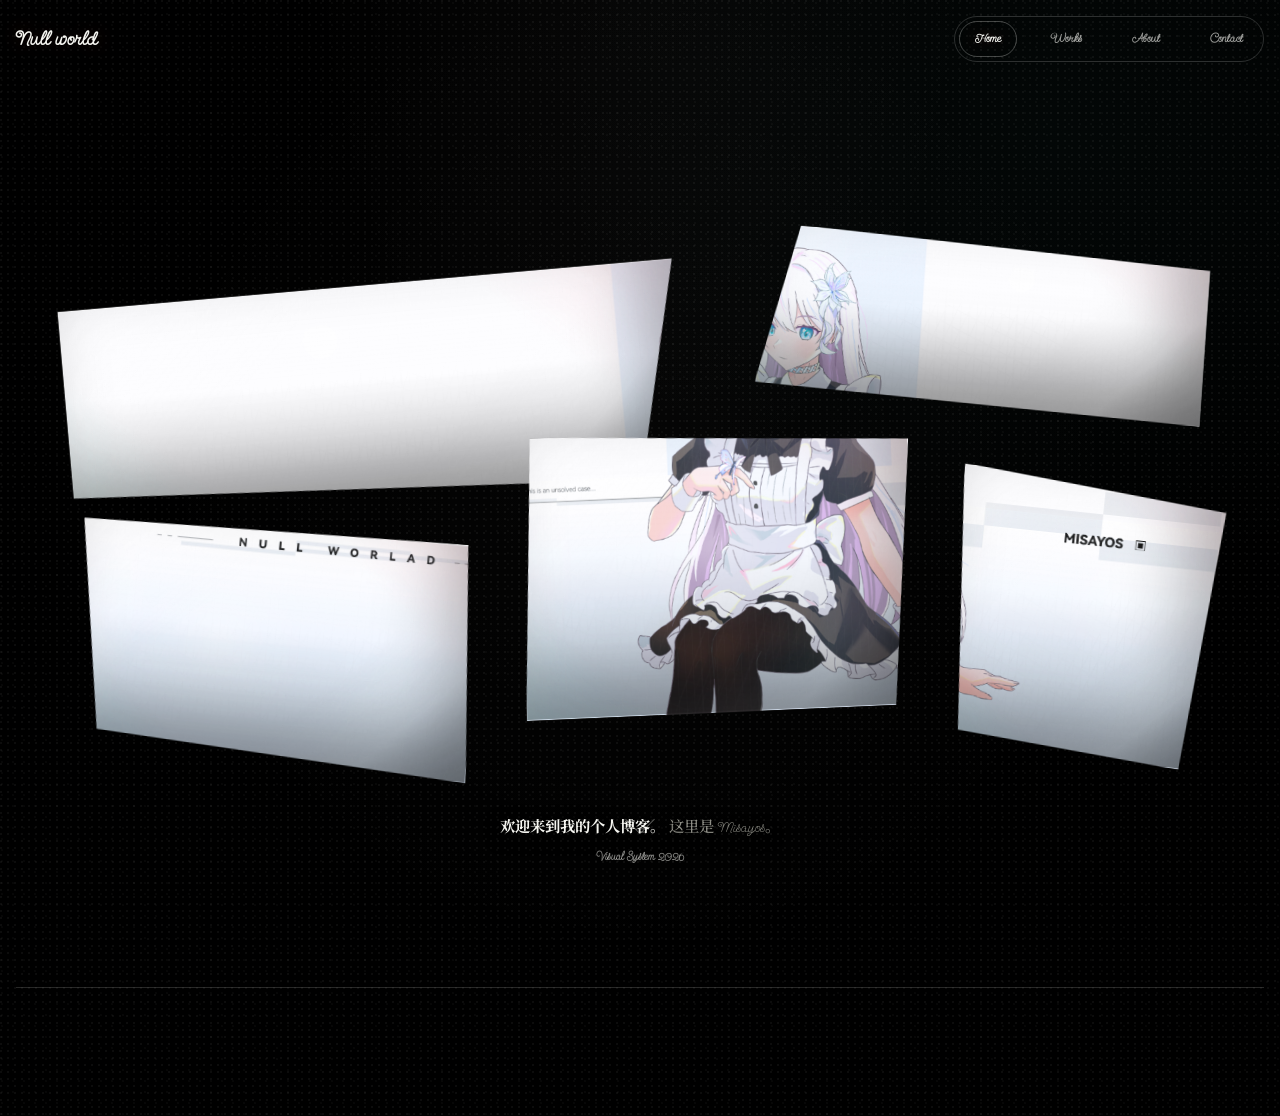
==== commit fe43d733: "Deploy latest portfolio site" ====
--- a/index.html
+++ b/index.html
@@ -14,24 +14,26 @@
   <meta property="og:site_name" content="Misayos Portfolio" />
   <meta property="og:title" content="Misayos Portfolio" />
   <meta property="og:description" content="Misayos 的纯黑沉浸式个人作品集，包含作品封面、分类、文章详情与开场加载动画。" />
-  <meta property="og:image" content="assets/images/hero-profile-misayos.png" />
-  <meta property="og:url" content="https://misayos.github.io/" />
+  <meta property="og:image" content="https://misaoys.github.io/personal-blog-impact-live/assets/images/hero-profile-misayos.png" fetchpriority="low" />
+  <meta property="og:url" content="https://misaoys.github.io/personal-blog-impact-live/" />
 
   <!-- Twitter Card -->
   <meta name="twitter:card" content="summary_large_image" />
   <meta name="twitter:title" content="Misayos Portfolio" />
   <meta name="twitter:description" content="Misayos 的纯黑沉浸式个人作品集，包含作品封面、分类、文章详情与开场加载动画。" />
-  <meta name="twitter:image" content="assets/images/hero-profile-misayos.png" />
+  <meta name="twitter:image" content="https://misaoys.github.io/personal-blog-impact-live/assets/images/hero-profile-misayos.png" fetchpriority="low" />
 
   <!-- Favicon -->
-  <link rel="icon" type="image/png" href="assets/images/hero-profile-misayos.png" />
+  <link rel="icon" href="data:image/svg+xml,%3Csvg xmlns='http://www.w3.org/2000/svg' viewBox='0 0 100 100'%3E%3Crect width='100' height='100' rx='20' fill='%23000'/%3E%3Ctext x='50' y='68' font-size='52' text-anchor='middle' fill='%23f5f5f0' font-family='serif'%3EM%3C/text%3E%3C/svg%3E" />
 
   <!-- Canonical -->
-  <link rel="canonical" href="https://misayos.github.io/" />
+  <link rel="canonical" href="https://misaoys.github.io/personal-blog-impact-live/" />
 
   <link rel="preconnect" href="https://fonts.googleapis.com" />
   <link rel="preconnect" href="https://fonts.gstatic.com" crossorigin />
   <link href="https://fonts.googleapis.com/css2?family=Send+Flowers&family=Noto+Serif+SC:wght@400..900&display=swap" rel="stylesheet" />
+
+  <link rel="preload" as="image" href="assets/images/misayos.png" fetchpriority="high" />
 
   <link rel="stylesheet" href="css/base.css" />
   <link rel="stylesheet" href="css/hero.css" />
@@ -88,7 +90,12 @@
   <div class="site" id="siteRoot">
     <header class="topbar" aria-label="站点导航">
       <button class="brand" type="button" data-route="home" aria-label="返回首页">Null world</button>
-      <nav class="nav-links" aria-label="主导航">
+      <button class="nav-toggle" type="button" aria-expanded="false" aria-controls="navMenu" aria-label="打开导航菜单">
+        <span class="nav-toggle-bar" aria-hidden="true"></span>
+        <span class="nav-toggle-bar" aria-hidden="true"></span>
+        <span class="nav-toggle-bar" aria-hidden="true"></span>
+      </button>
+      <nav class="nav-links" id="navMenu" aria-label="主导航">
         <button class="nav-btn active" type="button" data-route="home" aria-current="page">Home</button>
         <button class="nav-btn" type="button" data-route="blog">Works</button>
         <button class="nav-btn" type="button" data-route="about">About</button>
--- a/css/base.css
+++ b/css/base.css
@@ -23,6 +23,8 @@
   --shadow-material-soft: 0 22px 62px rgba(0, 0, 0, 0.42), inset 0 1px 0 rgba(255, 255, 255, 0.075);
   --shadow-emboss-soft: inset 1px 1px 0 var(--edge-emboss-light), inset -1px -1px 0 var(--edge-emboss-dark);
   --content: min(1360px, calc(100vw - 32px));
+  --safe-left: env(safe-area-inset-left, 0px);
+  --safe-right: env(safe-area-inset-right, 0px);
   --ease: cubic-bezier(0.16, 1, 0.3, 1);
   --font-display: "Send Flowers", "Noto Serif SC", "Songti SC", SimSun, serif;
   --font-cjk: "Noto Serif SC", "Songti SC", SimSun, "Microsoft YaHei", serif;
@@ -113,6 +115,18 @@
   text-decoration: none;
 }
 
+input,
+textarea,
+select {
+  box-sizing: border-box;
+  max-width: 100%;
+  min-height: 44px;
+}
+
+button {
+  max-width: 100%;
+}
+
 .intro-loader {
   position: fixed;
   inset: 0;
@@ -194,6 +208,8 @@
   width: var(--content);
   margin: 0 auto;
   padding: 0 0 128px;
+  padding-left: var(--safe-left);
+  padding-right: var(--safe-right);
   opacity: 0;
 }
 
@@ -257,6 +273,36 @@
 
 .brand::before {
   content: none;
+}
+
+.nav-toggle {
+  display: none;
+  align-items: center;
+  justify-content: center;
+  width: 44px;
+  height: 44px;
+  padding: 10px;
+  border: 1px solid rgba(245, 245, 240, 0.18);
+  border-radius: 12px;
+  background: transparent;
+  color: var(--fg);
+  cursor: pointer;
+  flex-direction: column;
+  gap: 5px;
+}
+
+.nav-toggle-bar {
+  display: block;
+  width: 22px;
+  height: 2px;
+  background: currentColor;
+  border-radius: 1px;
+  transition: transform 220ms var(--ease), opacity 220ms var(--ease);
+}
+
+.nav-toggle:focus-visible {
+  outline: 3px solid var(--fg);
+  outline-offset: 4px;
 }
 
 .nav-links {
--- a/css/works.css
+++ b/css/works.css
@@ -529,7 +529,7 @@
   border: 1px solid var(--line);
   border-radius: 999px;
   color: var(--muted);
-  font-size: 10px;
+  font-size: clamp(10px, 3vw, 11px);
   letter-spacing: 0;
   text-transform: none;
   font-weight: 750;
@@ -540,7 +540,7 @@
   display: -webkit-box;
   min-height: calc(2em * 1.24);
   overflow: hidden;
-  font-size: clamp(16px, 1.45vw, 22px);
+  font-size: clamp(15px, 4.2vw, 22px);
   line-height: 1.24;
   letter-spacing: 0;
   font-weight: 850;
--- a/css/pages.css
+++ b/css/pages.css
@@ -279,29 +279,68 @@
   }
 
   .topbar {
+    position: sticky;
+    top: 0;
+    display: flex;
+    justify-content: space-between;
+    align-items: center;
     gap: 12px;
     padding-bottom: 16px;
   }
 
   .brand {
-    grid-column: 1;
-    grid-row: 1;
+    min-height: 44px;
     justify-self: start;
   }
 
+  .nav-toggle {
+    display: flex;
+  }
+
   .nav-links {
-    grid-column: 1 / -1;
-    grid-row: 2;
-    justify-self: stretch;
+    position: absolute;
+    top: calc(100% + 8px);
+    right: 0;
+    left: auto;
+    width: min(280px, calc(100vw - 32px - var(--safe-left) - var(--safe-right)));
+    display: none;
+    flex-direction: column;
+    align-items: stretch;
+    gap: 4px;
+    padding: 10px;
+    border-radius: 16px;
+    border: 1px solid rgba(245, 245, 240, 0.18);
+    background: rgba(5, 5, 5, 0.92);
+    backdrop-filter: blur(12px);
+    -webkit-backdrop-filter: blur(12px);
+    box-shadow: 0 24px 60px rgba(0, 0, 0, 0.55);
+    z-index: 90;
+    overflow-x: visible;
+    scrollbar-width: auto;
+  }
+
+  .nav-links::-webkit-scrollbar {
+    display: block;
+  }
+
+  .nav-links.is-open {
+    display: flex;
+    animation: navReveal 220ms var(--ease) both;
+  }
+
+  @keyframes navReveal {
+    from { opacity: 0; transform: translateY(-8px); }
+    to   { opacity: 1; transform: translateY(0); }
+  }
+
+  .nav-btn {
+    justify-content: flex-start;
     width: 100%;
-    max-width: 100%;
-    overflow-x: auto;
-    padding: 4px;
-    scrollbar-width: none;
-  }
-
-  .nav-links::-webkit-scrollbar {
-    display: none;
+    min-height: 48px;
+    padding: 12px 16px;
+    border-radius: 12px;
+    font-size: 15px;
+    text-align: left;
   }
 
   .hero,
@@ -310,8 +349,13 @@
     grid-template-columns: 1fr;
   }
 
+  .about-text,
+  .contact-text {
+    line-height: 1.72;
+  }
+
   .hero-slice-stage {
-    min-height: 760px;
+    min-height: 720px;
   }
 
   .hero-slice-field {
@@ -361,7 +405,7 @@
     top: auto;
     z-index: 1;
     width: auto;
-    min-height: 380px;
+    min-height: 360px;
     margin: -1px 0 0 -1px;
     transform: none;
     filter: none !important;
@@ -411,8 +455,9 @@
 
 @media (max-width: 640px) {
   :root {
-    --content: min(100vw - 8px, 1360px);
+    --content: min(100vw - 16px - var(--safe-left) - var(--safe-right), 1360px);
     --fs-hero: clamp(52px, 18vw, 92px);
+    --fs-body: clamp(15px, 4.2vw, 17px);
   }
 
   body::before {
@@ -429,7 +474,7 @@
   }
 
   .hero-slice-stage {
-    min-height: 670px;
+    min-height: 640px;
   }
 
   .hero-slice-field {
@@ -476,21 +521,32 @@
   }
 
   .topbar {
-    min-height: 66px;
-    padding: 12px 0 14px;
+    min-height: 64px;
+    padding: 12px 0;
   }
 
   .brand {
     font-size: 18px;
   }
 
+  .nav-toggle {
+    width: 44px;
+    height: 44px;
+  }
+
   .nav-btn,
   .detail-btn {
-    min-height: 42px;
+    min-height: 44px;
   }
 
   .nav-btn {
     padding: 0 13px;
+  }
+
+  .nav-links {
+    right: 16px;
+    left: 16px;
+    width: auto;
   }
 
   .project-card:hover {
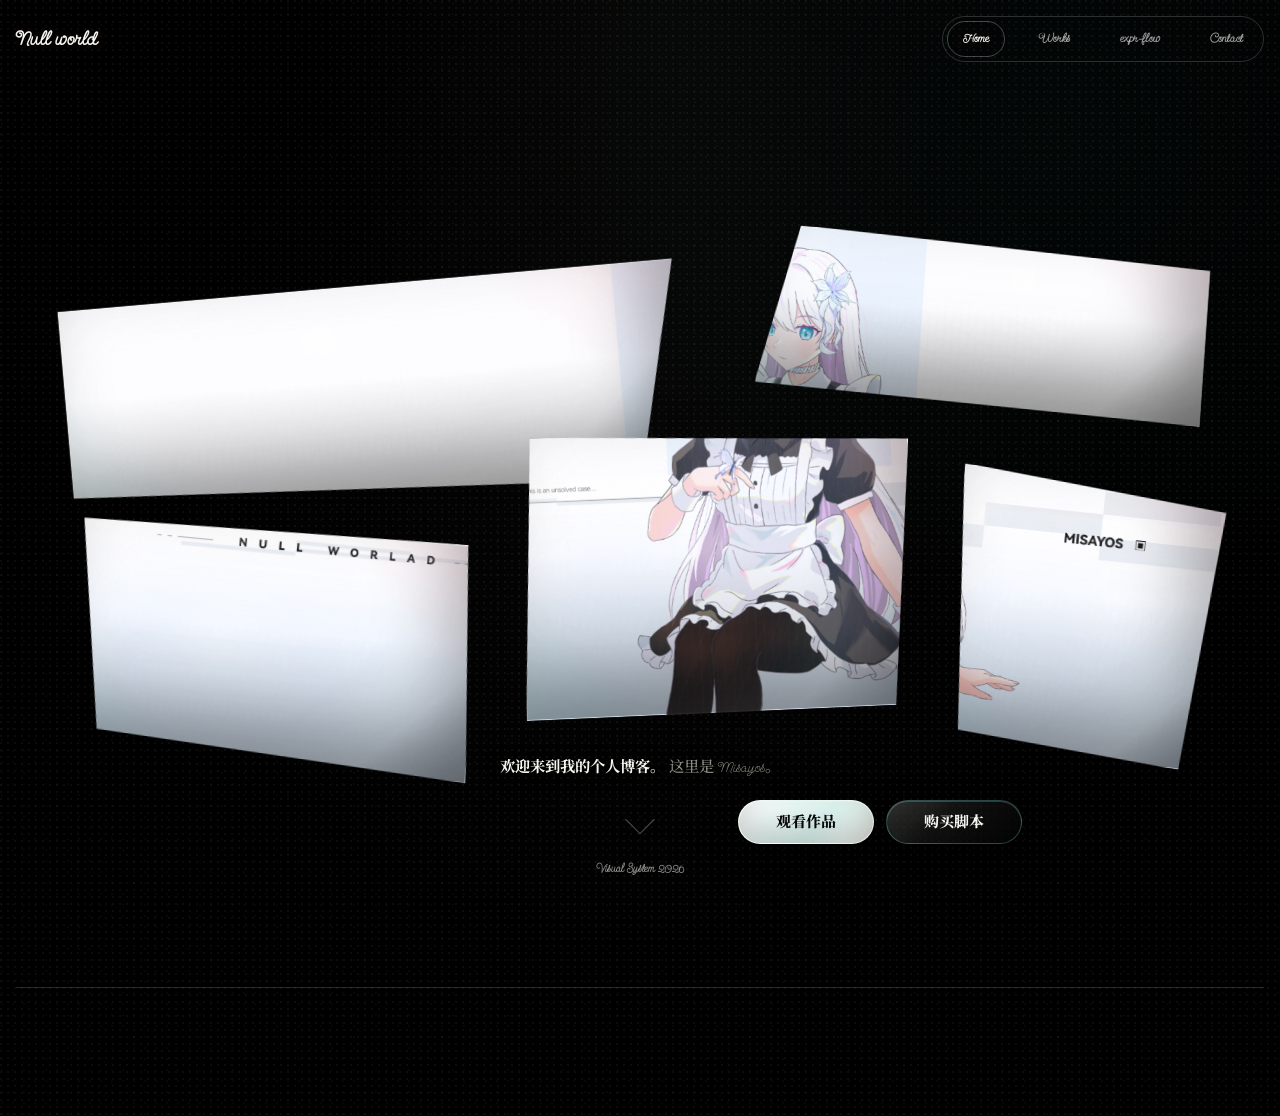
==== commit b78df88d: "Deploy custom domain portfolio update" ====
--- a/index.html
+++ b/index.html
@@ -1,196 +1,291 @@
-<!DOCTYPE html>
-<html lang="zh-CN">
-<head>
-  <meta charset="UTF-8" />
-  <meta name="viewport" content="width=device-width, initial-scale=1.0, viewport-fit=cover" />
-  <title>Misayos Portfolio</title>
-  <meta name="description" content="Misayos 的纯黑沉浸式个人作品集，包含作品封面、分类、文章详情与开场加载动画。" />
-  <meta name="author" content="弥撒哟丝" />
-  <meta name="keywords" content="Misayos,弥撒哟丝,Bilibili,MAD,AMV,PV,AE脚本,动效,视频创作,个人作品集" />
-  <meta name="theme-color" content="#000000" />
-
-  <!-- Open Graph -->
-  <meta property="og:type" content="website" />
-  <meta property="og:site_name" content="Misayos Portfolio" />
-  <meta property="og:title" content="Misayos Portfolio" />
-  <meta property="og:description" content="Misayos 的纯黑沉浸式个人作品集，包含作品封面、分类、文章详情与开场加载动画。" />
-  <meta property="og:image" content="https://misaoys.github.io/personal-blog-impact-live/assets/images/hero-profile-misayos.png" fetchpriority="low" />
-  <meta property="og:url" content="https://misaoys.github.io/personal-blog-impact-live/" />
-
-  <!-- Twitter Card -->
-  <meta name="twitter:card" content="summary_large_image" />
-  <meta name="twitter:title" content="Misayos Portfolio" />
-  <meta name="twitter:description" content="Misayos 的纯黑沉浸式个人作品集，包含作品封面、分类、文章详情与开场加载动画。" />
-  <meta name="twitter:image" content="https://misaoys.github.io/personal-blog-impact-live/assets/images/hero-profile-misayos.png" fetchpriority="low" />
-
-  <!-- Favicon -->
-  <link rel="icon" href="data:image/svg+xml,%3Csvg xmlns='http://www.w3.org/2000/svg' viewBox='0 0 100 100'%3E%3Crect width='100' height='100' rx='20' fill='%23000'/%3E%3Ctext x='50' y='68' font-size='52' text-anchor='middle' fill='%23f5f5f0' font-family='serif'%3EM%3C/text%3E%3C/svg%3E" />
-
-  <!-- Canonical -->
-  <link rel="canonical" href="https://misaoys.github.io/personal-blog-impact-live/" />
-
+<!DOCTYPE html>
+<html lang="zh-CN">
+<head>
+  <meta charset="UTF-8" />
+  <meta name="viewport" content="width=device-width, initial-scale=1.0, viewport-fit=cover" />
+  <title>Misayos Portfolio</title>
+  <meta name="description" content="Misayos 的纯黑沉浸式个人作品集，包含作品封面、分类、文章详情与开场加载动画。" />
+  <meta name="author" content="弥撒哟丝" />
+  <meta name="keywords" content="Misayos,弥撒哟丝,Bilibili,MAD,AMV,PV,AE脚本,动效,视频创作,个人作品集" />
+  <meta name="theme-color" content="#000000" />
+
+  <!-- Open Graph -->
+  <meta property="og:type" content="website" />
+  <meta property="og:site_name" content="Misayos Portfolio" />
+  <meta property="og:title" content="Misayos Portfolio" />
+  <meta property="og:description" content="Misayos 的纯黑沉浸式个人作品集，包含作品封面、分类、文章详情与开场加载动画。" />
+  <meta property="og:image" content="http://misayos.xyz/assets/images/hero-profile-misayos.png" fetchpriority="low" />
+  <meta property="og:url" content="http://misayos.xyz/" />
+
+  <!-- Twitter Card -->
+  <meta name="twitter:card" content="summary_large_image" />
+  <meta name="twitter:title" content="Misayos Portfolio" />
+  <meta name="twitter:description" content="Misayos 的纯黑沉浸式个人作品集，包含作品封面、分类、文章详情与开场加载动画。" />
+  <meta name="twitter:image" content="http://misayos.xyz/assets/images/hero-profile-misayos.png" fetchpriority="low" />
+
+  <!-- Favicon -->
+  <link rel="icon" href="data:image/svg+xml,%3Csvg xmlns='http://www.w3.org/2000/svg' viewBox='0 0 100 100'%3E%3Crect width='100' height='100' rx='20' fill='%23000'/%3E%3Ctext x='50' y='68' font-size='52' text-anchor='middle' fill='%23f5f5f0' font-family='serif'%3EM%3C/text%3E%3C/svg%3E" />
+
+  <!-- Canonical -->
+  <link rel="canonical" href="http://misayos.xyz/" />
+
   <link rel="preconnect" href="https://fonts.googleapis.com" />
   <link rel="preconnect" href="https://fonts.gstatic.com" crossorigin />
   <link href="https://fonts.googleapis.com/css2?family=Send+Flowers&family=Noto+Serif+SC:wght@400..900&display=swap" rel="stylesheet" />
-
-  <link rel="preload" as="image" href="assets/images/misayos.png" fetchpriority="high" />
-
-  <link rel="stylesheet" href="css/base.css" />
-  <link rel="stylesheet" href="css/hero.css" />
-  <link rel="stylesheet" href="css/works.css" />
-  <link rel="stylesheet" href="css/room.css" />
-  <link rel="stylesheet" href="css/pages.css" />
-  <link rel="stylesheet" href="css/effects.css" />
-
-  <!-- JSON-LD 结构化数据 -->
-  <script type="application/ld+json">
-  {
-    "@context": "https://schema.org",
-    "@type": "ProfilePage",
-    "mainEntity": {
-      "@type": "Person",
-      "name": "弥撒哟丝",
-      "alternateName": "Misayos",
-      "url": "https://space.bilibili.com/241766776",
-      "sameAs": [
-        "https://space.bilibili.com/241766776",
-        "https://www.douyin.com/user/MS4wLjABAAAAprAGDoznwOtV2gQ9aKmTEc62YV8Ld9jvS19PByhheVA"
-      ],
-      "jobTitle": "Bilibili 视频创作者",
-      "description": "Misayos 的纯黑沉浸式个人作品集"
-    }
-  }
-  </script>
-</head>
+  <!-- HarmonyOS Sans SC is bundled from Huawei's official font package; see assets/fonts/harmonyos-sans-sc/LICENSE.txt. -->
+
+  <link rel="preload" as="image" href="assets/images/misayos.png" fetchpriority="high" />
+
+  <link rel="stylesheet" href="css/base.css" />
+  <link rel="stylesheet" href="css/hero.css" />
+  <link rel="stylesheet" href="css/works.css" />
+  <link rel="stylesheet" href="css/room.css" />
+  <link rel="stylesheet" href="css/pages.css" />
+  <link rel="stylesheet" href="css/purchase.css" />
+  <link rel="stylesheet" href="css/effects.css" />
+
+  <!-- JSON-LD 结构化数据 -->
+  <script type="application/ld+json">
+  {
+    "@context": "https://schema.org",
+    "@type": "ProfilePage",
+    "mainEntity": {
+      "@type": "Person",
+      "name": "弥撒哟丝",
+      "alternateName": "Misayos",
+      "url": "https://space.bilibili.com/241766776",
+      "sameAs": [
+        "https://space.bilibili.com/241766776",
+        "https://www.douyin.com/user/MS4wLjABAAAAprAGDoznwOtV2gQ9aKmTEc62YV8Ld9jvS19PByhheVA"
+      ],
+      "jobTitle": "Bilibili 视频创作者",
+      "description": "Misayos 的纯黑沉浸式个人作品集"
+    }
+  }
+  </script>
+</head>
 <body>
-  <a class="skip-link" href="#mainContent">跳到主要内容</a>
-
-  <div class="intro-loader" id="introLoader" aria-hidden="true">
-    <div class="intro-inner">
-      <div class="intro-handwrite">
-        <span class="intro-signature-wrap">
-          <svg class="intro-signature-svg" viewBox="0 0 640 190" role="img" aria-label="Misayos" focusable="false">
-            <g class="intro-signature-ink" aria-hidden="true">
-              <path data-signature-stroke data-duration="0.46" d="M58 126 C42 98 44 58 72 44 C100 29 121 47 110 78 C100 108 75 134 60 156 C78 112 106 48 134 44 C158 40 160 72 151 104 C144 130 137 148 138 154 C148 119 169 60 198 54 C220 50 224 70 216 96 C208 124 197 141 199 154" />
-              <path data-signature-stroke data-duration="0.12" d="M238 106 C226 124 222 145 232 151 C244 157 256 140 262 126" />
-              <path data-signature-stroke data-duration="0.15" d="M304 104 C287 89 260 96 258 116 C256 133 292 124 292 144 C292 160 262 160 251 142" />
-              <path data-signature-stroke data-duration="0.16" d="M348 106 C326 97 306 116 303 136 C300 156 326 160 340 134 C338 154 356 158 370 130" />
-              <path data-signature-stroke data-duration="0.18" d="M391 106 C379 128 373 149 384 154 C398 160 411 126 417 104 C412 144 398 174 372 178" />
-              <path data-signature-stroke data-duration="0.15" d="M475 112 C459 94 427 103 423 129 C419 154 447 165 466 148 C484 132 489 119 475 112" />
-              <path data-signature-stroke data-duration="0.15" d="M535 104 C518 89 491 96 489 116 C487 133 523 124 523 145 C523 162 493 161 482 144" />
-            </g>
-          </svg>
-        </span>
-      </div>
-    </div>
-  </div>
-
-  <div class="sr-status" aria-live="polite" id="screenStatus">当前位于首页</div>
-
-  <div class="site" id="siteRoot">
-    <header class="topbar" aria-label="站点导航">
-      <button class="brand" type="button" data-route="home" aria-label="返回首页">Null world</button>
-      <button class="nav-toggle" type="button" aria-expanded="false" aria-controls="navMenu" aria-label="打开导航菜单">
-        <span class="nav-toggle-bar" aria-hidden="true"></span>
-        <span class="nav-toggle-bar" aria-hidden="true"></span>
-        <span class="nav-toggle-bar" aria-hidden="true"></span>
-      </button>
-      <nav class="nav-links" id="navMenu" aria-label="主导航">
-        <button class="nav-btn active" type="button" data-route="home" aria-current="page">Home</button>
-        <button class="nav-btn" type="button" data-route="blog">Works</button>
-        <button class="nav-btn" type="button" data-route="about">About</button>
-        <button class="nav-btn" type="button" data-route="contact">Contact</button>
-      </nav>
-    </header>
-
-    <main id="mainContent" tabindex="-1">
-      <section class="page-view" id="homeView" data-view="home" aria-labelledby="homeTitle">
-        <h1 class="sr-only" id="homeTitle" data-layered-title>Misayos Portfolio</h1>
-        <div class="hero">
-          <div class="hero-main">
-            <div class="hero-slice-stage" id="heroSliceStage" data-state="scattered" aria-label="Misayos 作品切片主视觉">
-              <div class="hero-slice-field" aria-label="移动鼠标寻找主视觉对齐视角">
-                <button class="hero-slice slice-a" type="button" data-hero-slice data-scatter-x="-42" data-scatter-y="18" data-scatter-rotation="-5" aria-pressed="false" aria-label="切换主视觉切片合拢态 1">
-                  <img src="assets/images/misayos.png" alt="" aria-hidden="true" loading="eager" decoding="async" />
-                </button>
-                <button class="hero-slice slice-b" type="button" data-hero-slice data-scatter-x="34" data-scatter-y="-28" data-scatter-rotation="4" aria-pressed="false" aria-label="切换主视觉切片合拢态 2">
-                  <img src="assets/images/misayos.png" alt="" aria-hidden="true" loading="eager" decoding="async" />
-                </button>
-                <button class="hero-slice slice-c" type="button" data-hero-slice data-scatter-x="-34" data-scatter-y="42" data-scatter-rotation="5.5" aria-pressed="false" aria-label="切换主视觉切片合拢态 3">
-                  <img src="assets/images/misayos.png" alt="" aria-hidden="true" loading="eager" decoding="async" />
-                </button>
-                <button class="hero-slice slice-d" type="button" data-hero-slice data-scatter-x="8" data-scatter-y="-10" data-scatter-rotation="-2.5" aria-pressed="false" aria-label="切换主视觉切片合拢态 4">
-                  <img src="assets/images/misayos.png" alt="" aria-hidden="true" loading="eager" decoding="async" />
-                </button>
-                <button class="hero-slice slice-e" type="button" data-hero-slice data-scatter-x="42" data-scatter-y="36" data-scatter-rotation="6" aria-pressed="false" aria-label="切换主视觉切片合拢态 5">
-                  <img src="assets/images/misayos.png" alt="" aria-hidden="true" loading="eager" decoding="async" />
-                </button>
-              </div>
+  <a class="skip-link" href="#mainContent">跳到主要内容</a>
+
+  <div class="intro-loader" id="introLoader" aria-hidden="true">
+    <div class="intro-inner">
+      <div class="intro-handwrite">
+        <span class="intro-signature-wrap">
+          <svg class="intro-signature-svg" viewBox="0 0 640 190" role="img" aria-label="Misayos" focusable="false">
+            <g class="intro-signature-ink" aria-hidden="true">
+              <path data-signature-stroke data-duration="0.46" d="M58 126 C42 98 44 58 72 44 C100 29 121 47 110 78 C100 108 75 134 60 156 C78 112 106 48 134 44 C158 40 160 72 151 104 C144 130 137 148 138 154 C148 119 169 60 198 54 C220 50 224 70 216 96 C208 124 197 141 199 154" />
+              <path data-signature-stroke data-duration="0.12" d="M238 106 C226 124 222 145 232 151 C244 157 256 140 262 126" />
+              <path data-signature-stroke data-duration="0.15" d="M304 104 C287 89 260 96 258 116 C256 133 292 124 292 144 C292 160 262 160 251 142" />
+              <path data-signature-stroke data-duration="0.16" d="M348 106 C326 97 306 116 303 136 C300 156 326 160 340 134 C338 154 356 158 370 130" />
+              <path data-signature-stroke data-duration="0.18" d="M391 106 C379 128 373 149 384 154 C398 160 411 126 417 104 C412 144 398 174 372 178" />
+              <path data-signature-stroke data-duration="0.15" d="M475 112 C459 94 427 103 423 129 C419 154 447 165 466 148 C484 132 489 119 475 112" />
+              <path data-signature-stroke data-duration="0.15" d="M535 104 C518 89 491 96 489 116 C487 133 523 124 523 145 C523 162 493 161 482 144" />
+            </g>
+          </svg>
+        </span>
+      </div>
+    </div>
+  </div>
+
+  <div class="sr-status" aria-live="polite" id="screenStatus">当前位于首页</div>
+
+  <div class="site" id="siteRoot">
+    <header class="topbar" aria-label="站点导航">
+      <button class="brand" type="button" data-route="home" aria-label="返回首页">Null world</button>
+      <button class="nav-toggle" type="button" aria-expanded="false" aria-controls="navMenu" aria-label="打开导航菜单">
+        <span class="nav-toggle-bar" aria-hidden="true"></span>
+        <span class="nav-toggle-bar" aria-hidden="true"></span>
+        <span class="nav-toggle-bar" aria-hidden="true"></span>
+      </button>
+      <nav class="nav-links" id="navMenu" aria-label="主导航">
+        <button class="nav-btn active" type="button" data-route="home" aria-current="page">Home</button>
+        <button class="nav-btn" type="button" data-route="blog">Works</button>
+        <button class="nav-btn" type="button" data-route="about">expr-flow</button>
+        <button class="nav-btn" type="button" data-route="contact">Contact</button>
+      </nav>
+    </header>
+
+    <main id="mainContent" tabindex="-1">
+      <section class="page-view" id="homeView" data-view="home" aria-labelledby="homeTitle">
+        <h1 class="sr-only" id="homeTitle" data-layered-title>Misayos Portfolio</h1>
+        <div class="hero">
+          <div class="hero-main">
+            <div class="hero-slice-stage" id="heroSliceStage" data-state="scattered" aria-label="Misayos 作品切片主视觉">
+              <div class="hero-slice-field" aria-label="移动鼠标寻找主视觉对齐视角">
+                <div class="hero-slice slice-a" data-hero-slice data-scatter-x="-42" data-scatter-y="18" data-scatter-rotation="-5" aria-hidden="true">
+                  <img src="assets/images/misayos.png" alt="" aria-hidden="true" loading="eager" decoding="async" />
+                </div>
+                <div class="hero-slice slice-b" data-hero-slice data-scatter-x="34" data-scatter-y="-28" data-scatter-rotation="4" aria-hidden="true">
+                  <img src="assets/images/misayos.png" alt="" aria-hidden="true" loading="eager" decoding="async" />
+                </div>
+                <div class="hero-slice slice-c" data-hero-slice data-scatter-x="-34" data-scatter-y="42" data-scatter-rotation="5.5" aria-hidden="true">
+                  <img src="assets/images/misayos.png" alt="" aria-hidden="true" loading="eager" decoding="async" />
+                </div>
+                <div class="hero-slice slice-d" data-hero-slice data-scatter-x="8" data-scatter-y="-10" data-scatter-rotation="-2.5" aria-hidden="true">
+                  <img src="assets/images/misayos.png" alt="" aria-hidden="true" loading="eager" decoding="async" />
+                </div>
+                <div class="hero-slice slice-e" data-hero-slice data-scatter-x="42" data-scatter-y="36" data-scatter-rotation="6" aria-hidden="true">
+                  <img src="assets/images/misayos.png" alt="" aria-hidden="true" loading="eager" decoding="async" />
+                </div>
+              </div>
               <span class="hero-slice-index bottom" aria-hidden="true">Visual System 2026</span>
               <p class="hero-copy"><strong>欢迎来到我的个人博客。</strong> 这里是 Misayos。</p>
+              <div class="hero-actions" aria-label="首页快捷操作">
+                <button class="hero-cta hero-cta-primary" type="button" data-route="blog">观看作品</button>
+                <button class="hero-cta hero-cta-secondary" type="button" data-route="about">购买脚本</button>
+              </div>
             </div>
           </div>
         </div>
-
-      </section>
-
-      <section class="page-view inactive" id="blogView" data-view="blog" aria-labelledby="blogTitle">
-        <div class="section-head reveal-block">
-          <div>
-            <div class="kicker">作品集</div>
-            <h2 class="section-title" id="blogTitle">这是一期悬案；</h2>
-          </div>
-        </div>
-        <div class="projects grid-mode" id="projectList" aria-label="作品项目列表"></div>
-      </section>
-
+
+      </section>
+
+      <section class="page-view inactive" id="blogView" data-view="blog" aria-labelledby="blogTitle">
+        <div class="section-head reveal-block">
+          <div>
+            <div class="kicker">作品集</div>
+            <h2 class="section-title" id="blogTitle">这是一期悬案。</h2>
+          </div>
+        </div>
+        <div class="projects grid-mode" id="projectList" aria-label="作品项目列表"></div>
+      </section>
+
       <section class="page-view inactive" id="aboutView" data-view="about" aria-labelledby="aboutTitle">
-        <div class="about-grid reveal-block">
-          <div>
-            <div class="kicker">About</div>
-            <h2 class="about-title" id="aboutTitle">Maker of visual systems.</h2>
-            <p class="about-text">弥撒哟丝关注 PV/AMV 动效、AE 工具脚本与视觉系统。这个站点以纯黑色为底，使用 Bilibili 投稿封面作为作品入口，让真实作品画面成为视觉中心。</p>
-          </div>
+        <div class="purchase-page reveal-block" data-purchase-root>
+          <section class="purchase-cashier" aria-label="expr-flow PRO 购买收银台">
+            <div class="purchase-order-column">
+              <div class="purchase-hero">
+                <div class="kicker">expr-flow PRO</div>
+                <h2 class="about-title purchase-title" id="aboutTitle">购买 expr-flow PRO。</h2>
+                <p class="about-text purchase-lead">一个清晰的 PRO 版本，面向 AE 高频制作：表达式调用、文本动画、图形画布、SVG 资产、AI 视频处理和连线效果集中在同一个工作流里。</p>
+              </div>
+
+              <a class="price-card purchase-order-card is-featured is-selected" href="#exprCheckoutDialog" data-plan-card="pro" data-open-checkout-modal aria-haspopup="dialog" aria-controls="exprCheckoutDialog">
+                <div class="plan-head">
+                  <span>expr-flow PRO</span>
+                  <strong>30 RMB</strong>
+                  <small>一次性购买，付款核对后发放卡密。</small>
+                </div>
+                <div class="order-card-detail">
+                  <p>适合 PV/AMV、动效包装、AE 脚本辅助和视觉素材整理。</p>
+                  <ul>
+                    <li>当前 PRO 能力一次买断</li>
+                    <li>免服务费固定收款码支付</li>
+                    <li>订单备注核对后生成卡密</li>
+                    <li>邮箱用于绑定订单和接收提示</li>
+                  </ul>
+                </div>
+                <div class="purchase-preview-strip" aria-label="ExprFlow 功能界面预览">
+                  <figure class="purchase-preview-card" data-expr-preview-card>
+                    <img src="assets/images/expr-flow-preview-toolkit.png" alt="ExprFlow 工具面板截图" loading="lazy" decoding="async" />
+                    <figcaption>工具</figcaption>
+                  </figure>
+                  <figure class="purchase-preview-card" data-expr-preview-card>
+                    <img src="assets/images/expr-flow-preview-shapes.png" alt="ExprFlow 图形库截图" loading="lazy" decoding="async" />
+                    <figcaption>图形库</figcaption>
+                  </figure>
+                  <figure class="purchase-preview-card" data-expr-preview-card>
+                    <img src="assets/images/expr-flow-preview-lab.png" alt="ExprFlow 实验面板截图" loading="lazy" decoding="async" />
+                    <figcaption>实验</figcaption>
+                  </figure>
+                </div>
+                <span class="detail-btn plan-select">购买 PRO</span>
+              </a>
+
+            </div>
+
+            <dialog class="payment-modal" id="exprCheckoutDialog" data-payment-modal aria-modal="true" aria-labelledby="checkoutModalTitle" aria-describedby="paymentModalDesc">
+              <div class="payment-modal-shell" data-payment-modal-shell>
+                <div class="payment-modal-head">
+                  <span>收银台</span>
+                  <button class="payment-modal-close" type="button" data-payment-modal-close aria-label="关闭收银台弹窗">&times;</button>
+                </div>
+                <div class="checkout-panel" aria-label="购买表单与订单状态">
+                  <div class="checkout-panel-head">
+                    <strong id="checkoutModalTitle">完成购买</strong>
+                    <p>填写邮箱后创建订单，收银台会返回收款码、订单备注和核对状态。</p>
+                  </div>
+                  <div class="checkout-modal-grid">
+                    <form class="checkout-form" id="exprCheckoutForm" novalidate>
+                      <div class="form-block">
+                        <label for="buyerEmail">接收卡密邮箱</label>
+                        <input id="buyerEmail" name="email" type="email" inputmode="email" autocomplete="email" placeholder="name@example.com" aria-describedby="buyerEmailError" required />
+                        <small id="buyerEmailError" data-email-error></small>
+                      </div>
+                      <div class="order-summary" aria-live="polite">
+                        <span>当前版本</span>
+                        <strong data-selected-plan>PRO / 30 RMB</strong>
+                        <p data-selected-detail>仅提供 PRO 一个版本，支付方式为免服务费收款码。</p>
+                      </div>
+                      <div class="checkout-actions">
+                        <button class="detail-btn primary-action" type="submit" data-pay-submit>生成收款码</button>
+                        <button class="detail-btn" type="button" data-retry-payment hidden>重新生成收款码</button>
+                      </div>
+                    </form>
+                  <div class="payment-stage" data-payment-stage>
+                    <div class="qr-box" data-qr-box aria-label="付款收款码区">
+                      <img data-alipay-qr alt="付款收款码" hidden />
+                      <span></span><span></span><span></span><span></span>
+                    </div>
+                    <div class="status-stack">
+                      <span class="status-pill" data-order-status>等待创建订单</span>
+                      <h3 id="paymentModalTitle" data-payment-title>填写邮箱后显示收款码。</h3>
+                      <p id="paymentModalDesc" data-payment-message>邮箱格式正确后才会创建订单。付款时请填写订单备注，核对后页面会显示卡密。</p>
+                      <ol class="flow-steps" data-flow-steps>
+                        <li data-step="order">订单</li>
+                        <li data-step="pay">扫码</li>
+                        <li data-step="mail">核对</li>
+                        <li data-step="done">完成</li>
+                      </ol>
+                    </div>
+                  </div>
+                </div>
+                </div>
+              </div>
+            </dialog>
+          </section>
+
         </div>
       </section>
-
-      <section class="page-view inactive" id="contactView" data-view="contact" aria-labelledby="contactTitle">
-        <div class="contact-grid reveal-block">
-          <div>
-            <div class="kicker">Contact</div>
-            <h2 class="contact-title" id="contactTitle">Follow the updates.</h2>
-            <p class="contact-text">作品更新、视觉实验和工具开发记录会继续汇总到这里。Bilibili 名称：弥撒哟丝；抖音号：mmmisayos。</p>
-          </div>
-        </div>
-      </section>
-    </main>
-  </div>
-
-  <div class="video-player hidden" id="videoPlayer" role="dialog" aria-modal="true" aria-labelledby="playerTitle" aria-describedby="playerDesc">
-    <div class="player-shell" role="document">
-      <div class="player-frame-wrap" id="playerFrameWrap"></div>
-      <aside class="player-info">
-        <div class="player-head">
-          <span class="kicker" style="margin:0">Now playing</span>
-          <button class="player-close" type="button" id="playerClose" aria-label="关闭播放器">×</button>
-        </div>
-        <h2 class="player-title" id="playerTitle"></h2>
-        <p class="player-desc" id="playerDesc"></p>
-        <div class="player-meta" id="playerMeta"></div>
-        <div class="player-actions" id="playerActions"></div>
-      </aside>
-    </div>
-  </div>
-
-  <script src="js/gsap.min.js"></script>
-  <script src="data/bilibili-videos.js"></script>
-  <script src="js/app-state.js"></script>
-  <script src="js/app-render.js"></script>
-  <script src="js/app-3d.js"></script>
-  <script src="js/app-connections.js"></script>
-  <script src="js/app-animation.js"></script>
-  <script src="js/app-router-player.js"></script>
-  <script src="js/app-events.js"></script>
-  <script src="js/app-init.js"></script>
-</body>
-</html>
+
+      <section class="page-view inactive" id="contactView" data-view="contact" aria-labelledby="contactTitle">
+        <div class="contact-grid reveal-block">
+          <div>
+            <div class="kicker">Contact</div>
+            <h2 class="contact-title" id="contactTitle">Follow the updates.</h2>
+            <p class="contact-text">作品更新、视觉实验和工具开发记录会继续汇总到这里。Bilibili 名称：弥撒哟丝；抖音号：mmmisayos。</p>
+          </div>
+        </div>
+      </section>
+    </main>
+  </div>
+
+  <div class="video-player hidden" id="videoPlayer" role="dialog" aria-modal="true" aria-labelledby="playerTitle" aria-describedby="playerDesc">
+    <div class="player-shell" role="document">
+      <div class="player-frame-wrap" id="playerFrameWrap"></div>
+      <aside class="player-info">
+        <div class="player-head">
+          <span class="kicker" style="margin:0">Now playing</span>
+          <button class="player-close" type="button" id="playerClose" aria-label="关闭播放器">×</button>
+        </div>
+        <h2 class="player-title" id="playerTitle"></h2>
+        <p class="player-desc" id="playerDesc"></p>
+        <div class="player-meta" id="playerMeta"></div>
+        <div class="player-actions" id="playerActions"></div>
+      </aside>
+    </div>
+  </div>
+
+  <script src="js/gsap.min.js"></script>
+  <script src="data/bilibili-videos.js"></script>
+  <script src="js/app-state.js"></script>
+  <script src="js/app-render.js"></script>
+  <script src="js/app-3d.js"></script>
+  <script src="js/app-connections.js"></script>
+  <script src="js/app-animation.js"></script>
+  <script src="js/app-router-player.js"></script>
+  <script src="js/app-purchase.js"></script>
+  <script src="js/app-events.js"></script>
+  <script src="js/app-init.js"></script>
+</body>
+</html>
--- a/css/base.css
+++ b/css/base.css
@@ -1,395 +1,440 @@
+@font-face {
+  font-family: "HarmonyOS Sans SC";
+  src: url("../assets/fonts/harmonyos-sans-sc/HarmonyOS_Sans_SC_Regular.woff2") format("woff2");
+  font-style: normal;
+  font-weight: 300 449;
+  font-display: swap;
+}
+
+@font-face {
+  font-family: "HarmonyOS Sans SC";
+  src: url("../assets/fonts/harmonyos-sans-sc/HarmonyOS_Sans_SC_Medium.woff2") format("woff2");
+  font-style: normal;
+  font-weight: 450 699;
+  font-display: swap;
+}
+
+@font-face {
+  font-family: "HarmonyOS Sans SC";
+  src: url("../assets/fonts/harmonyos-sans-sc/HarmonyOS_Sans_SC_Bold.woff2") format("woff2");
+  font-style: normal;
+  font-weight: 700 900;
+  font-display: swap;
+}
+
 :root {
-  --bg: #000000;
-  --fg: #f5f5f0;
-  --muted: #8e8e86;
-  --subtle: #4a4a45;
-  --line: rgba(245, 245, 240, 0.16);
-  --line-strong: rgba(245, 245, 240, 0.34);
-  --surface: #090909;
-  --surface-2: #111111;
-  --accent: #f5f5f0;
-  --danger: #d94a2b;
-  --texture-line: rgba(245, 245, 240, 0.055);
-  --texture-line-soft: rgba(245, 245, 240, 0.026);
-  --texture-grain: rgba(245, 245, 240, 0.05);
-  --texture-grain-faint: rgba(245, 245, 240, 0.028);
-  --texture-fiber: rgba(245, 245, 240, 0.024);
-  --texture-fiber-soft: rgba(245, 245, 240, 0.012);
-  --texture-glass: rgba(10, 10, 10, 0.72);
-  --texture-sheen: rgba(255, 255, 255, 0.13);
-  --edge-emboss-light: rgba(255, 255, 255, 0.105);
-  --edge-emboss-dark: rgba(0, 0, 0, 0.58);
-  --shadow-material: 0 34px 90px rgba(0, 0, 0, 0.58), inset 0 1px 0 rgba(255, 255, 255, 0.1);
-  --shadow-material-soft: 0 22px 62px rgba(0, 0, 0, 0.42), inset 0 1px 0 rgba(255, 255, 255, 0.075);
-  --shadow-emboss-soft: inset 1px 1px 0 var(--edge-emboss-light), inset -1px -1px 0 var(--edge-emboss-dark);
-  --content: min(1360px, calc(100vw - 32px));
-  --safe-left: env(safe-area-inset-left, 0px);
-  --safe-right: env(safe-area-inset-right, 0px);
-  --ease: cubic-bezier(0.16, 1, 0.3, 1);
-  --font-display: "Send Flowers", "Noto Serif SC", "Songti SC", SimSun, serif;
-  --font-cjk: "Noto Serif SC", "Songti SC", SimSun, "Microsoft YaHei", serif;
-  --font-ui: var(--font-display);
-  --fs-hero: clamp(58px, 12vw, 148px);
-  --fs-h2: clamp(30px, 4.6vw, 64px);
-  --fs-h3: clamp(20px, 2.4vw, 32px);
-  --fs-body: clamp(15px, 1.2vw, 17px);
-  --fs-small: 12px;
-  --track-tight: 0;
-  --track-wide: 0;
-  --topbar-space: 76px;
-  --page-stage-min: calc(100svh - var(--topbar-space));
-}
-
-* {
-  box-sizing: border-box;
-}
-
-html {
-  scroll-behavior: smooth;
-  background: var(--bg);
-  overflow-x: hidden;
-}
-
+  --bg: #000000;
+  --fg: #f5f5f0;
+  --muted: #8e8e86;
+  --subtle: #4a4a45;
+  --line: rgba(245, 245, 240, 0.16);
+  --line-strong: rgba(245, 245, 240, 0.34);
+  --surface: #090909;
+  --surface-2: #111111;
+  --accent: #f5f5f0;
+  --danger: #d94a2b;
+  --texture-line: rgba(245, 245, 240, 0.055);
+  --texture-line-soft: rgba(245, 245, 240, 0.026);
+  --texture-grain: rgba(245, 245, 240, 0.05);
+  --texture-grain-faint: rgba(245, 245, 240, 0.028);
+  --texture-fiber: rgba(245, 245, 240, 0.024);
+  --texture-fiber-soft: rgba(245, 245, 240, 0.012);
+  --texture-glass: rgba(10, 10, 10, 0.72);
+  --texture-sheen: rgba(255, 255, 255, 0.13);
+  --edge-emboss-light: rgba(255, 255, 255, 0.105);
+  --edge-emboss-dark: rgba(0, 0, 0, 0.58);
+  --shadow-material: 0 34px 90px rgba(0, 0, 0, 0.58), inset 0 1px 0 rgba(255, 255, 255, 0.1);
+  --shadow-material-soft: 0 22px 62px rgba(0, 0, 0, 0.42), inset 0 1px 0 rgba(255, 255, 255, 0.075);
+  --shadow-emboss-soft: inset 1px 1px 0 var(--edge-emboss-light), inset -1px -1px 0 var(--edge-emboss-dark);
+  --content: min(1360px, calc(100vw - 32px));
+  --safe-left: env(safe-area-inset-left, 0px);
+  --safe-right: env(safe-area-inset-right, 0px);
+  --ease: cubic-bezier(0.16, 1, 0.3, 1);
+  --font-home: "Send Flowers", "Noto Serif SC", "Songti SC", SimSun, serif;
+  --font-page: "HarmonyOS Sans SC", "HarmonyOS Sans", "Noto Sans SC", "Microsoft YaHei UI", "Microsoft YaHei", sans-serif;
+  --font-display: var(--font-home);
+  --font-cjk: var(--font-page);
+  --font-ui: var(--font-page);
+  --fs-hero: clamp(58px, 12vw, 148px);
+  --fs-h2: clamp(30px, 4.6vw, 64px);
+  --fs-h3: clamp(20px, 2.4vw, 32px);
+  --fs-body: clamp(15px, 1.2vw, 17px);
+  --fs-small: 12px;
+  --track-tight: 0;
+  --track-wide: 0;
+  --topbar-space: 76px;
+  --page-stage-min: calc(100svh - var(--topbar-space));
+}
+
+* {
+  box-sizing: border-box;
+}
+
+html {
+  scroll-behavior: smooth;
+  background: var(--bg);
+  overflow-x: hidden;
+}
+
 body {
-  margin: 0;
-  min-height: 100dvh;
-  color: var(--fg);
-  background:
-    radial-gradient(circle at 1px 1px, var(--texture-grain) 0 0.82px, transparent 1px) 0 0 / 7px 7px,
-    radial-gradient(circle at 2px 3px, var(--texture-grain-faint) 0 0.72px, transparent 1px) 0 0 / 11px 11px,
-    radial-gradient(ellipse at 50% 42%, rgba(245, 245, 240, 0.018), transparent 56%),
-    radial-gradient(ellipse at 50% -12%, rgba(245, 245, 240, 0.032), transparent 38%),
-    radial-gradient(ellipse at 82% 12%, rgba(91, 207, 198, 0.035), transparent 34%),
-    var(--bg);
-  font-family: var(--font-ui);
-  overflow-x: hidden;
+  margin: 0;
+  min-height: 100dvh;
+  color: var(--fg);
+  background:
+    radial-gradient(circle at 1px 1px, var(--texture-grain) 0 0.82px, transparent 1px) 0 0 / 7px 7px,
+    radial-gradient(circle at 2px 3px, var(--texture-grain-faint) 0 0.72px, transparent 1px) 0 0 / 11px 11px,
+    radial-gradient(ellipse at 50% 42%, rgba(245, 245, 240, 0.018), transparent 56%),
+    radial-gradient(ellipse at 50% -12%, rgba(245, 245, 240, 0.032), transparent 38%),
+    radial-gradient(ellipse at 82% 12%, rgba(91, 207, 198, 0.035), transparent 34%),
+    var(--bg);
+  font-family: var(--font-ui);
+  overflow-x: hidden;
   letter-spacing: 0;
 }
 
+#homeView,
+.topbar,
+.page-hint {
+  font-family: var(--font-home);
+}
+
+#blogView,
+#aboutView,
+#contactView,
+.video-player {
+  font-family: var(--font-page);
+}
+
 .skip-link {
   position: fixed;
   left: 18px;
   top: 14px;
   z-index: 120;
+  width: 1px;
+  height: 1px;
+  overflow: hidden;
+  clip-path: inset(50%);
+  white-space: nowrap;
   padding: 10px 14px;
   color: #000;
   background: var(--fg);
   font-size: 13px;
   font-weight: 800;
-  transform: translateY(-160%);
-  transition: transform 180ms var(--ease);
 }
 
 .skip-link:focus-visible {
-  transform: translateY(0);
+  width: auto;
+  height: auto;
+  overflow: visible;
+  clip-path: none;
   outline: 2px solid var(--fg);
   outline-offset: 3px;
 }
-
-body::before {
-  content: "";
-  position: fixed;
-  inset: 0;
-  z-index: -2;
-  background:
-    radial-gradient(ellipse at 72% 18%, rgba(91, 207, 198, 0.07), transparent 32%),
-    radial-gradient(ellipse at 16% 76%, rgba(208, 18, 18, 0.05), transparent 38%),
-    linear-gradient(var(--texture-line-soft) 1px, transparent 1px),
-    linear-gradient(90deg, var(--texture-line-soft) 1px, transparent 1px),
-    radial-gradient(circle at 1px 1px, rgba(245, 245, 240, 0.03) 0 0.7px, transparent 0.9px),
-    radial-gradient(circle at 2px 3px, rgba(245, 245, 240, 0.018) 0 0.6px, transparent 0.8px);
-  background-position: center, center, 0 0, 0 0, 3px 5px, 11px 17px;
-  background-size: auto, auto, 64px 64px, 64px 64px, 23px 23px, 31px 31px;
-  mask-image: linear-gradient(to bottom, rgba(0,0,0,0.96), rgba(0,0,0,0.78) 64%, transparent 94%);
-  pointer-events: none;
-}
-
-button {
-  border: 0;
-  font: inherit;
-  cursor: pointer;
-}
-
-a {
-  color: inherit;
-  text-decoration: none;
-}
-
-input,
-textarea,
-select {
-  box-sizing: border-box;
-  max-width: 100%;
-  min-height: 44px;
-}
-
-button {
-  max-width: 100%;
-}
-
-.intro-loader {
-  position: fixed;
-  inset: 0;
-  z-index: 100;
-  display: grid;
-  place-items: center;
-  background: #000;
-  color: var(--fg);
-  overflow: hidden;
-}
-
-.intro-inner {
-  width: min(760px, calc(100vw - 44px));
-  display: grid;
-  place-items: center;
-}
-
-.intro-handwrite {
-  width: min(640px, calc(100vw - 54px));
-  min-height: clamp(104px, 24vw, 178px);
-  display: grid;
-  place-items: center;
-  opacity: 0;
-  isolation: isolate;
-}
-
-.intro-signature-wrap {
-  position: relative;
-  display: block;
-  width: 100%;
-  aspect-ratio: 640 / 190;
-  padding: 0;
-  color: var(--fg);
-}
-
-.intro-signature-svg {
-  display: block;
-  width: 100%;
-  height: auto;
-  overflow: visible;
-}
-
-.intro-signature-ink path {
-  fill: none;
-  stroke-linecap: round;
-  stroke-linejoin: round;
-  vector-effect: non-scaling-stroke;
-}
-
-.intro-signature-ink path {
-  stroke: rgba(245, 245, 240, 0.96);
-  stroke-width: 9.2;
-  filter: none;
-}
-
-.sr-status {
-  position: fixed;
-  width: 1px;
-  height: 1px;
-  overflow: hidden;
-  clip: rect(0, 0, 0, 0);
-  white-space: nowrap;
-}
-
-.sr-only {
-  position: absolute;
-  width: 1px;
-  height: 1px;
-  margin: -1px;
-  padding: 0;
-  border: 0;
-  overflow: hidden;
-  clip: rect(0, 0, 0, 0);
-  white-space: nowrap;
-}
-
-.site {
-  position: relative;
-  width: var(--content);
-  margin: 0 auto;
-  padding: 0 0 128px;
-  padding-left: var(--safe-left);
-  padding-right: var(--safe-right);
-  opacity: 0;
-}
-
-main {
-  position: relative;
-  min-height: var(--page-stage-min);
-}
-
-main.is-transitioning {
-  min-height: var(--page-transition-height, var(--page-stage-min));
-}
-
-main.is-transitioning .page-view {
-  position: absolute;
-  top: 0;
-  left: 0;
-  width: 100%;
-}
-
-.topbar {
-  position: sticky;
-  top: 0;
-  z-index: 79;
-  display: grid;
-  grid-template-columns: auto minmax(0, 1fr);
-  gap: 18px;
-  align-items: center;
-  min-height: 76px;
-  padding: 16px 0 18px;
-  isolation: isolate;
-  background: transparent;
-}
-
-.topbar::after {
-  content: none;
-}
-
-@supports (backdrop-filter: blur(1px)) or (-webkit-backdrop-filter: blur(1px)) {
-  .topbar {
-    background: transparent;
-    backdrop-filter: none;
-    -webkit-backdrop-filter: none;
-  }
-}
-
-.brand {
-  position: relative;
-  display: inline-flex;
-  align-items: center;
-  min-height: 40px;
-  padding: 0;
-  color: var(--fg);
-  background: transparent;
-  font-size: 20px;
-  line-height: 1.12;
-  letter-spacing: 0;
-  font-weight: 850;
-  text-transform: none;
-  text-shadow: 0 0 18px rgba(217, 74, 43, 0.18);
-}
-
-.brand::before {
-  content: none;
-}
-
-.nav-toggle {
-  display: none;
-  align-items: center;
-  justify-content: center;
-  width: 44px;
-  height: 44px;
-  padding: 10px;
-  border: 1px solid rgba(245, 245, 240, 0.18);
-  border-radius: 12px;
-  background: transparent;
-  color: var(--fg);
-  cursor: pointer;
-  flex-direction: column;
-  gap: 5px;
-}
-
-.nav-toggle-bar {
-  display: block;
-  width: 22px;
-  height: 2px;
-  background: currentColor;
-  border-radius: 1px;
-  transition: transform 220ms var(--ease), opacity 220ms var(--ease);
-}
-
-.nav-toggle:focus-visible {
-  outline: 3px solid var(--fg);
-  outline-offset: 4px;
-}
-
-.nav-links {
-  position: relative;
-  display: flex;
-  gap: 18px;
-  align-items: center;
-  justify-self: end;
-  min-height: 44px;
-  padding: 4px;
-  border: 1px solid rgba(245, 245, 240, 0.18);
-  border-radius: 999px;
-  background: transparent;
-  box-shadow: none;
-}
-
-.nav-btn {
-  position: relative;
-  min-height: 36px;
-  padding: 0 15px;
-  border: 1px solid transparent;
-  border-radius: 999px;
-  color: rgba(245, 245, 240, 0.62);
-  background: transparent;
-  font-size: var(--fs-small);
-  font-weight: 800;
-  line-height: 1.12;
-  letter-spacing: 0;
-  text-transform: none;
-  transition: color 180ms var(--ease), border-color 180ms var(--ease), background 180ms var(--ease), box-shadow 180ms var(--ease), transform 180ms var(--ease);
-}
-
-.nav-btn::after {
-  content: none;
-}
-
-.nav-btn:hover,
-.nav-btn.active,
-.nav-btn[aria-current="page"] {
-  color: var(--fg);
-  border-color: rgba(245, 245, 240, 0.28);
-  background: transparent;
-  box-shadow: none;
-  text-shadow: 0 0 18px rgba(217, 74, 43, 0.38);
-}
-
-.nav-btn:active {
-  transform: translateY(1px) scale(0.99);
-}
-
-.detail-btn {
-  min-height: 38px;
-  padding: 0 13px;
-  border: 1px solid var(--line);
-  border-radius: 999px;
-  color: var(--muted);
-  background:
-    linear-gradient(180deg, rgba(245, 245, 240, 0.032), transparent 54%),
-    repeating-linear-gradient(112deg, transparent 0 9px, rgba(245, 245, 240, 0.018) 9px 10px, transparent 10px 18px),
-    transparent;
-  box-shadow: var(--shadow-emboss-soft);
-  font-size: var(--fs-small);
-  font-weight: 700;
-  letter-spacing: 0;
-  transition: color 180ms var(--ease), border-color 180ms var(--ease), background 180ms var(--ease), box-shadow 180ms var(--ease), transform 180ms var(--ease);
-}
-
-.brand:focus-visible,
-.nav-btn:focus-visible,
-.detail-btn:focus-visible {
-  outline: 3px solid var(--fg);
-  outline-offset: 4px;
-}
-
-.detail-btn:hover {
-  color: var(--fg);
-  border-color: var(--line-strong);
-  background:
-    linear-gradient(180deg, rgba(245, 245, 240, 0.054), transparent 54%),
-    repeating-linear-gradient(112deg, transparent 0 9px, rgba(245, 245, 240, 0.022) 9px 10px, transparent 10px 18px),
-    rgba(245, 245, 240, 0.052);
-  box-shadow:
-    var(--shadow-emboss-soft),
-    0 0 18px rgba(245, 245, 240, 0.045);
-}
-
-.project-card:active,
-.detail-btn:active {
-  transform: scale(0.985);
-}
+
+body::before {
+  content: "";
+  position: fixed;
+  inset: 0;
+  z-index: -2;
+  background:
+    radial-gradient(ellipse at 72% 18%, rgba(91, 207, 198, 0.07), transparent 32%),
+    radial-gradient(ellipse at 16% 76%, rgba(208, 18, 18, 0.05), transparent 38%),
+    linear-gradient(var(--texture-line-soft) 1px, transparent 1px),
+    linear-gradient(90deg, var(--texture-line-soft) 1px, transparent 1px),
+    radial-gradient(circle at 1px 1px, rgba(245, 245, 240, 0.03) 0 0.7px, transparent 0.9px),
+    radial-gradient(circle at 2px 3px, rgba(245, 245, 240, 0.018) 0 0.6px, transparent 0.8px);
+  background-position: center, center, 0 0, 0 0, 3px 5px, 11px 17px;
+  background-size: auto, auto, 64px 64px, 64px 64px, 23px 23px, 31px 31px;
+  mask-image: linear-gradient(to bottom, rgba(0,0,0,0.96), rgba(0,0,0,0.78) 64%, transparent 94%);
+  pointer-events: none;
+}
+
+button {
+  border: 0;
+  font: inherit;
+  cursor: pointer;
+}
+
+a {
+  color: inherit;
+  text-decoration: none;
+}
+
+input,
+textarea,
+select {
+  box-sizing: border-box;
+  max-width: 100%;
+  min-height: 44px;
+}
+
+button {
+  max-width: 100%;
+}
+
+.intro-loader {
+  position: fixed;
+  inset: 0;
+  z-index: 100;
+  display: grid;
+  place-items: center;
+  background: #000;
+  color: var(--fg);
+  overflow: hidden;
+}
+
+.intro-inner {
+  width: min(760px, calc(100vw - 44px));
+  display: grid;
+  place-items: center;
+}
+
+.intro-handwrite {
+  width: min(640px, calc(100vw - 54px));
+  min-height: clamp(104px, 24vw, 178px);
+  display: grid;
+  place-items: center;
+  opacity: 0;
+  isolation: isolate;
+}
+
+.intro-signature-wrap {
+  position: relative;
+  display: block;
+  width: 100%;
+  aspect-ratio: 640 / 190;
+  padding: 0;
+  color: var(--fg);
+}
+
+.intro-signature-svg {
+  display: block;
+  width: 100%;
+  height: auto;
+  overflow: visible;
+}
+
+.intro-signature-ink path {
+  fill: none;
+  stroke-linecap: round;
+  stroke-linejoin: round;
+  vector-effect: non-scaling-stroke;
+}
+
+.intro-signature-ink path {
+  stroke: rgba(245, 245, 240, 0.96);
+  stroke-width: 9.2;
+  filter: none;
+}
+
+.sr-status {
+  position: fixed;
+  width: 1px;
+  height: 1px;
+  overflow: hidden;
+  clip: rect(0, 0, 0, 0);
+  white-space: nowrap;
+}
+
+.sr-only {
+  position: absolute;
+  width: 1px;
+  height: 1px;
+  margin: -1px;
+  padding: 0;
+  border: 0;
+  overflow: hidden;
+  clip: rect(0, 0, 0, 0);
+  white-space: nowrap;
+}
+
+.site {
+  position: relative;
+  width: var(--content);
+  margin: 0 auto;
+  padding: 0 0 128px;
+  padding-left: var(--safe-left);
+  padding-right: var(--safe-right);
+  opacity: 0;
+}
+
+main {
+  position: relative;
+  min-height: var(--page-stage-min);
+}
+
+main.is-transitioning {
+  min-height: var(--page-transition-height, var(--page-stage-min));
+}
+
+main.is-transitioning .page-view {
+  position: absolute;
+  top: 0;
+  left: 0;
+  width: 100%;
+}
+
+.topbar {
+  position: sticky;
+  top: 0;
+  z-index: 79;
+  display: grid;
+  grid-template-columns: auto minmax(0, 1fr);
+  gap: 18px;
+  align-items: center;
+  min-height: 76px;
+  padding: 16px 0 18px;
+  isolation: isolate;
+  background: transparent;
+}
+
+.topbar::after {
+  content: none;
+}
+
+@supports (backdrop-filter: blur(1px)) or (-webkit-backdrop-filter: blur(1px)) {
+  .topbar {
+    background: transparent;
+    backdrop-filter: none;
+    -webkit-backdrop-filter: none;
+  }
+}
+
+.brand {
+  position: relative;
+  display: inline-flex;
+  align-items: center;
+  min-height: 40px;
+  padding: 0;
+  color: var(--fg);
+  background: transparent;
+  font-size: 20px;
+  line-height: 1.12;
+  letter-spacing: 0;
+  font-weight: 850;
+  text-transform: none;
+  text-shadow: 0 0 18px rgba(217, 74, 43, 0.18);
+}
+
+.brand::before {
+  content: none;
+}
+
+.nav-toggle {
+  display: none;
+  align-items: center;
+  justify-content: center;
+  width: 44px;
+  height: 44px;
+  padding: 10px;
+  border: 1px solid rgba(245, 245, 240, 0.18);
+  border-radius: 12px;
+  background: transparent;
+  color: var(--fg);
+  cursor: pointer;
+  flex-direction: column;
+  gap: 5px;
+}
+
+.nav-toggle-bar {
+  display: block;
+  width: 22px;
+  height: 2px;
+  background: currentColor;
+  border-radius: 1px;
+  transition: transform 220ms var(--ease), opacity 220ms var(--ease);
+}
+
+.nav-toggle:focus-visible {
+  outline: 3px solid var(--fg);
+  outline-offset: 4px;
+}
+
+.nav-links {
+  position: relative;
+  display: flex;
+  gap: 18px;
+  align-items: center;
+  justify-self: end;
+  min-height: 44px;
+  padding: 4px;
+  border: 1px solid rgba(245, 245, 240, 0.18);
+  border-radius: 999px;
+  background: transparent;
+  box-shadow: none;
+}
+
+.nav-btn {
+  position: relative;
+  min-height: 36px;
+  padding: 0 15px;
+  border: 1px solid transparent;
+  border-radius: 999px;
+  color: rgba(245, 245, 240, 0.62);
+  background: transparent;
+  font-size: var(--fs-small);
+  font-weight: 800;
+  line-height: 1.12;
+  letter-spacing: 0;
+  text-transform: none;
+  transition: color 180ms var(--ease), border-color 180ms var(--ease), background 180ms var(--ease), box-shadow 180ms var(--ease), transform 180ms var(--ease);
+}
+
+.nav-btn::after {
+  content: none;
+}
+
+.nav-btn:hover,
+.nav-btn.active,
+.nav-btn[aria-current="page"] {
+  color: var(--fg);
+  border-color: rgba(245, 245, 240, 0.28);
+  background: transparent;
+  box-shadow: none;
+  text-shadow: 0 0 18px rgba(217, 74, 43, 0.38);
+}
+
+.nav-btn:active {
+  transform: translateY(1px) scale(0.99);
+}
+
+.detail-btn {
+  min-height: 38px;
+  padding: 0 13px;
+  border: 1px solid var(--line);
+  border-radius: 999px;
+  color: var(--muted);
+  background:
+    linear-gradient(180deg, rgba(245, 245, 240, 0.032), transparent 54%),
+    repeating-linear-gradient(112deg, transparent 0 9px, rgba(245, 245, 240, 0.018) 9px 10px, transparent 10px 18px),
+    transparent;
+  box-shadow: var(--shadow-emboss-soft);
+  font-size: var(--fs-small);
+  font-weight: 700;
+  letter-spacing: 0;
+  transition: color 180ms var(--ease), border-color 180ms var(--ease), background 180ms var(--ease), box-shadow 180ms var(--ease), transform 180ms var(--ease);
+}
+
+.brand:focus-visible,
+.nav-btn:focus-visible,
+.detail-btn:focus-visible {
+  outline: 3px solid var(--fg);
+  outline-offset: 4px;
+}
+
+.detail-btn:hover {
+  color: var(--fg);
+  border-color: var(--line-strong);
+  background:
+    linear-gradient(180deg, rgba(245, 245, 240, 0.054), transparent 54%),
+    repeating-linear-gradient(112deg, transparent 0 9px, rgba(245, 245, 240, 0.022) 9px 10px, transparent 10px 18px),
+    rgba(245, 245, 240, 0.052);
+  box-shadow:
+    var(--shadow-emboss-soft),
+    0 0 18px rgba(245, 245, 240, 0.045);
+}
+
+.project-card:active,
+.detail-btn:active {
+  transform: scale(0.985);
+}
--- a/css/hero.css
+++ b/css/hero.css
@@ -1,482 +1,548 @@
-.hero {
-  position: relative;
-  display: block;
-  min-height: var(--page-stage-min);
-  padding: clamp(18px, 3vw, 38px) 0 clamp(38px, 6vw, 78px);
-  border-bottom: 1px solid var(--line);
-}
-
-.hero-main {
-  position: relative;
-  z-index: 2;
-}
-
-.hero-slice-stage {
-  position: relative;
-  min-height: clamp(650px, calc(var(--page-stage-min) - 32px), 860px);
-  --hero-perspective-x: 50%;
-  --hero-perspective-y: 44%;
-  background: transparent;
-  overflow: visible;
-  isolation: isolate;
-  perspective: clamp(820px, 72vw, 1320px);
-  perspective-origin: var(--hero-perspective-x) var(--hero-perspective-y);
-}
-
-.hero-slice-field {
-  position: absolute;
-  z-index: 8;
-  --hero-camera-x: 0deg;
-  --hero-camera-y: 0deg;
-  --hero-camera-z: 0px;
-  --hero-align-progress: 0;
-  --hero-view-glow: 0;
-  --hero-vanishing-x: 50%;
-  --hero-vanishing-y: 42%;
-  --restored-image-x: 0px;
-  --restored-image-y: 0px;
-  --restored-scroll-y: 0px;
-  --restored-image-scale: 1.028;
-  --restored-overlay-opacity: 0;
-  top: 148px;
-  left: 50%;
-  transform: translateX(-50%) rotateX(var(--hero-camera-x)) rotateY(var(--hero-camera-y)) translateZ(var(--hero-camera-z));
-  transform-origin: 50% 50%;
-  transform-style: preserve-3d;
-  transition: transform 180ms ease-out;
-  will-change: transform;
-  width: min(1120px, calc(100vw - 214px));
-  aspect-ratio: 1916 / 821;
-}
-
-.hero-slice-field::before {
-  content: "";
-  position: absolute;
-  inset: 0;
-  z-index: 6;
-  background: url("../assets/images/misayos.png") 50% 50% / contain no-repeat;
-  opacity: 0;
-  pointer-events: none;
-  transform: translate3d(var(--restored-image-x), calc(var(--restored-image-y) + var(--restored-scroll-y)), -86px) scale(var(--restored-image-scale));
-  transform-origin: 50% 50%;
-  transition: transform 140ms ease-out;
-  transition-delay: 0ms;
-  will-change: transform, opacity;
-}
-
-.hero-slice-field::after {
-  content: "";
-  position: absolute;
-  inset: -12%;
-  z-index: 5;
-  background:
-    radial-gradient(circle at var(--hero-vanishing-x) var(--hero-vanishing-y), rgba(245, 245, 240, 0.18), rgba(108, 221, 214, 0.08) 22%, transparent 52%),
-    radial-gradient(circle at calc(100% - var(--hero-vanishing-x)) calc(100% - var(--hero-vanishing-y)), rgba(230, 70, 102, 0.1), transparent 48%);
-  opacity: 0;
-  pointer-events: none;
-  mix-blend-mode: screen;
-  transform: translateZ(-128px);
-  transition: opacity 180ms ease-out;
-}
-
-.hero-slice-stage.is-restored .hero-slice-field {
-  --restored-overlay-opacity: 0;
-}
-
-.hero-slice-stage.is-restored.is-animating .hero-slice-field::before,
-.hero-slice-stage.is-restored-visual.is-animating .hero-slice-field::before {
-  transition-delay: 0ms;
-  will-change: opacity, transform;
-}
-
-.hero-slice {
-  position: absolute;
-  z-index: calc(10 + var(--slice-layer, 0));
-  --slice-tilt-x: 0deg;
-  --slice-tilt-y: 0deg;
-  --slice-depth-x: 0px;
-  --slice-depth-y: 0px;
-  --slice-depth-z: 0px;
-  --slice-align-x: 0px;
-  --slice-align-y: 0px;
-  --slice-align-rotation: 0deg;
-  --slice-image-x: 0px;
-  --slice-image-y: 0px;
-  --slice-glare-x: 52%;
-  --slice-glare-y: 38%;
-  --slice-layer: 0;
-  display: block;
-  min-width: 0;
-  min-height: 0;
-  padding: 0;
-  border: 1px solid rgba(255, 255, 255, 0.18);
-  color: inherit;
-  background:
-    radial-gradient(circle at var(--slice-glare-x) var(--slice-glare-y), rgba(255, 255, 255, 0.28), rgba(255, 255, 255, 0.07) 18%, transparent 42%),
-    linear-gradient(122deg, rgba(255, 255, 255, 0.24), rgba(255, 255, 255, 0.04) 23%, rgba(0, 0, 0, 0.08) 52%, rgba(255, 255, 255, 0.08) 78%, rgba(0, 0, 0, 0.22)),
-    rgba(8, 8, 8, 0.26);
-  box-shadow:
-    0 32px 74px rgba(0, 0, 0, 0.62),
-    0 10px 24px rgba(255, 255, 255, 0.025),
-    0 0 0 1px rgba(0, 0, 0, 0.38),
-    inset 0 1px 0 rgba(255, 255, 255, 0.28),
-    inset 1px 0 0 rgba(255, 255, 255, 0.12),
-    inset -1px 0 0 rgba(0, 0, 0, 0.44),
-    inset 0 -36px 62px rgba(0, 0, 0, 0.34),
-    inset 1px 1px 0 var(--edge-emboss-light),
-    inset -1px -1px 0 var(--edge-emboss-dark);
-  transform:
-    translate3d(var(--slice-depth-x), var(--slice-depth-y), var(--slice-depth-z))
-    translate3d(var(--slice-align-x), var(--slice-align-y), 0)
-    rotate(var(--slice-align-rotation))
-    var(--scatter-transform)
-    rotateX(var(--slice-tilt-x))
-    rotateY(var(--slice-tilt-y));
-  transform-origin: 50% 50%;
-  transform-style: preserve-3d;
-  transition: transform 260ms ease-out, opacity 420ms var(--ease), border-color 420ms var(--ease), box-shadow 420ms var(--ease), clip-path 900ms var(--ease);
-  overflow: hidden;
-}
-
-@supports (backdrop-filter: blur(1px)) or (-webkit-backdrop-filter: blur(1px)) {
-  .hero-slice {
-    background:
-      radial-gradient(circle at var(--slice-glare-x) var(--slice-glare-y), rgba(255, 255, 255, 0.34), rgba(255, 255, 255, 0.08) 18%, transparent 42%),
-      linear-gradient(122deg, rgba(255, 255, 255, 0.26), rgba(255, 255, 255, 0.05) 23%, rgba(0, 0, 0, 0.08) 52%, rgba(255, 255, 255, 0.09) 78%, rgba(0, 0, 0, 0.2)),
-      rgba(8, 8, 8, 0.16);
-    backdrop-filter: blur(18px) saturate(1.36) brightness(1.06);
-    -webkit-backdrop-filter: blur(18px) saturate(1.36) brightness(1.06);
-  }
-}
-
-.hero-slice:hover,
-.hero-slice:focus-visible {
-  border-color: rgba(245, 245, 240, 0.28);
-  box-shadow:
-    0 38px 92px rgba(0, 0, 0, 0.66),
-    0 0 0 1px rgba(0, 0, 0, 0.32),
-    0 0 34px rgba(245, 245, 240, 0.055),
-    inset 0 1px 0 rgba(255, 255, 255, 0.32),
-    inset 0 -34px 58px rgba(0, 0, 0, 0.26);
-  transform:
-    translate3d(var(--slice-depth-x), var(--slice-depth-y), var(--slice-depth-z))
-    translate3d(var(--slice-align-x), var(--slice-align-y), 0)
-    rotate(var(--slice-align-rotation))
-    var(--scatter-transform)
-    rotateX(var(--slice-tilt-x))
-    rotateY(var(--slice-tilt-y));
-}
-
-.hero-slice:focus-visible {
-  z-index: 12;
-  outline: 3px solid var(--fg);
-  outline-offset: 5px;
-}
-
-.hero-slice img {
-  position: absolute;
-  left: var(--img-left);
-  top: var(--img-top);
-  display: block;
-  width: var(--img-w);
-  height: var(--img-h);
-  max-width: none;
-  object-fit: contain;
-  object-position: 50% 50%;
-  pointer-events: none;
-  transform: translate3d(var(--slice-image-x), var(--slice-image-y), 0) scale(1.035);
-  transform-origin: 50% 50%;
-  transition: transform 160ms ease-out;
-  will-change: transform;
-}
-
-.hero-slice::before {
-  content: "";
-  position: absolute;
-  inset: 0;
-  z-index: 1;
-  background:
-    radial-gradient(circle at var(--slice-glare-x) var(--slice-glare-y), rgba(255, 255, 255, 0.38), rgba(255, 255, 255, 0.1) 16%, transparent 34%),
-    linear-gradient(104deg, transparent 4%, rgba(255, 255, 255, 0.21) 11%, transparent 20%, transparent 62%, rgba(108, 221, 214, 0.08) 77%, transparent 91%),
-    repeating-linear-gradient(112deg, transparent 0 8px, rgba(245, 245, 240, 0.024) 8px 9px, transparent 9px 18px),
-    repeating-linear-gradient(24deg, transparent 0 14px, rgba(245, 245, 240, 0.012) 14px 15px, transparent 15px 27px),
-    linear-gradient(90deg, rgba(0, 0, 0, 0.28), transparent 11%, transparent 87%, rgba(0, 0, 0, 0.48));
-  box-shadow:
-    inset 1px 0 0 rgba(255, 255, 255, 0.18),
-    inset -1px 0 0 rgba(0, 0, 0, 0.42),
-    inset 0 0 28px rgba(255, 255, 255, 0.025);
-  opacity: 0.82;
-  mix-blend-mode: screen;
-  pointer-events: none;
-  transition: opacity 360ms var(--ease);
-}
-
-.hero-slice::after {
-  content: "";
-  position: absolute;
-  inset: 0;
-  z-index: 2;
-  background:
-    linear-gradient(135deg, rgba(255, 255, 255, 0.2), rgba(255, 255, 255, 0.06) 15%, transparent 33%, transparent 64%, rgba(255, 255, 255, 0.07) 82%, rgba(0, 0, 0, 0.3)),
-    linear-gradient(42deg, rgba(81, 209, 202, 0.11), transparent 20%, transparent 76%, rgba(230, 70, 102, 0.1)),
-    linear-gradient(to bottom, rgba(255, 255, 255, 0.08), transparent 42%, rgba(0, 0, 0, 0.22)),
-    repeating-linear-gradient(112deg, rgba(245,245,240,0.018) 0 1px, transparent 1px 11px),
-    repeating-linear-gradient(24deg, rgba(245,245,240,0.01) 0 1px, transparent 1px 17px),
-    repeating-linear-gradient(90deg, rgba(245,245,240,0.028) 0 1px, transparent 1px 8px);
-  box-shadow:
-    inset 0 0 0 1px rgba(255, 255, 255, 0.04),
-    inset 0 1px 0 rgba(255, 255, 255, 0.16),
-    inset 22px 0 62px rgba(255, 255, 255, 0.055),
-    inset -30px -40px 72px rgba(0, 0, 0, 0.34);
-  opacity: 0.92;
-  pointer-events: none;
-  transition: opacity 360ms var(--ease);
-}
-
-.hero-slice-stage.is-animating .hero-slice {
-  z-index: 10;
-  transition-property: opacity;
-  will-change: transform, opacity;
-}
-
-.hero-slice.gsap-motion-lock {
-  pointer-events: none;
-}
-
-.hero-slice-stage.is-restoring .hero-slice {
-  border-color: transparent;
-  box-shadow: none;
-}
-
-.hero-slice-stage.is-restoring .hero-slice img {
-  transform: translate3d(0, 0, 0) scale(1.012);
-}
-
-.hero-slice-stage.is-restoring .hero-slice::before,
-.hero-slice-stage.is-restoring .hero-slice::after {
-  opacity: 0;
-}
-
-.hero-slice-stage.is-view-seeking .hero-slice {
-  border-color: rgba(245, 245, 240, 0.24);
-}
-
-.hero-slice-stage.is-view-aligned .hero-slice {
-  box-shadow:
-    0 40px 96px rgba(0, 0, 0, 0.64),
-    0 0 40px rgba(108, 221, 214, 0.07),
-    0 0 0 1px rgba(245, 245, 240, 0.08),
-    inset 0 1px 0 rgba(255, 255, 255, 0.28),
-    inset 0 -34px 58px rgba(0, 0, 0, 0.24);
-}
-
-.slice-a {
-  left: 0;
-  top: 0;
-  width: 58%;
-  height: 48%;
-  clip-path: polygon(0 0, 100% 0, 92% 100%, 0 86%);
-  --img-w: 172.42%;
-  --img-h: 208.34%;
-  --img-left: 0%;
-  --img-top: 0%;
-  --scatter-transform: translate3d(-42px, 18px, 0) rotate(-5deg);
-  --hover-transform: translate3d(-42px, 8px, 0) rotate(-4deg);
-  --slice-depth-z: 48px;
-  --slice-layer: 2;
-  --slice-glare-x: 42%;
-  --slice-glare-y: 24%;
-}
-
-.slice-b {
-  left: 58%;
-  top: 0;
-  width: 42%;
-  height: 38%;
-  clip-path: polygon(8% 0, 100% 10%, 100% 100%, 0 92%);
-  --img-w: 238.1%;
-  --img-h: 263.16%;
-  --img-left: -138.1%;
-  --img-top: 0%;
-  --scatter-transform: translate3d(34px, -28px, 0) rotate(4deg);
-  --hover-transform: translate3d(34px, -36px, 0) rotate(3deg);
-  --slice-depth-z: 92px;
-  --slice-layer: 3;
-  --slice-glare-x: 58%;
-  --slice-glare-y: 22%;
-}
-
-.slice-c {
-  left: 0;
-  top: 48%;
-  width: 38%;
-  height: 52%;
-  clip-path: polygon(0 4%, 95% 0, 100% 100%, 8% 92%);
-  --img-w: 263.16%;
-  --img-h: 192.31%;
-  --img-left: 0%;
-  --img-top: -92.31%;
-  --scatter-transform: translate3d(-34px, 42px, 0) rotate(5.5deg);
-  --hover-transform: translate3d(-42px, 34px, 0) rotate(4deg);
-  --slice-depth-z: -34px;
-  --slice-layer: 1;
-  --slice-glare-x: 36%;
-  --slice-glare-y: 48%;
-}
-
-.slice-d {
-  left: 38%;
-  top: 38%;
-  width: 37%;
-  height: 62%;
-  clip-path: polygon(4% 0, 100% 6%, 94% 100%, 0 100%);
-  --img-w: 270.27%;
-  --img-h: 161.29%;
-  --img-left: -102.7%;
-  --img-top: -61.29%;
-  --scatter-transform: translate3d(8px, -10px, 0) rotate(-2.5deg);
-  --hover-transform: translate3d(8px, -20px, 0) rotate(-1.4deg);
-  --slice-depth-z: 128px;
-  --slice-layer: 4;
-  --slice-glare-x: 50%;
-  --slice-glare-y: 40%;
-}
-
-.slice-e {
-  left: 75%;
-  top: 38%;
-  width: 25%;
-  height: 62%;
-  clip-path: polygon(0 0, 100% 8%, 92% 100%, 8% 94%);
-  --img-w: 400%;
-  --img-h: 161.29%;
-  --img-left: -300%;
-  --img-top: -61.29%;
-  --scatter-transform: translate3d(42px, 36px, 0) rotate(6deg);
-  --hover-transform: translate3d(48px, 26px, 0) rotate(4.5deg);
-  --slice-depth-z: 30px;
-  --slice-layer: 2;
-  --slice-glare-x: 66%;
-  --slice-glare-y: 38%;
-}
-
-.hero-slice-stage.is-restored .hero-slice {
-  --scatter-transform: translate3d(0, 0, 0) rotate(0deg);
-  --slice-depth-z: 0px;
-  --slice-depth-x: 0px;
-  --slice-depth-y: 0px;
-  --slice-align-x: 0px;
-  --slice-align-y: 0px;
-  --slice-align-rotation: 0deg;
-  --slice-tilt-x: 0deg;
-  --slice-tilt-y: 0deg;
-  z-index: 10;
-  border-width: 0;
-  border-color: transparent;
-  box-shadow: none;
-  clip-path: polygon(-1% -1%, 101% -1%, 101% 101%, -1% 101%);
-  transform: translate3d(0, 0, 0) rotate(0deg);
-  transition-property: opacity, border-color, box-shadow, clip-path;
-}
-
-.hero-slice-stage.is-restored .hero-slice:hover,
-.hero-slice-stage.is-restored .hero-slice:focus-visible {
-  z-index: auto;
-  border-color: transparent;
-  box-shadow: none;
-  transform: translate3d(0, 0, 0) rotate(0deg);
-}
-
-.hero-slice-stage.is-restored .hero-slice img {
-  transform: translate3d(0, 0, 0) scale(1);
-  transition: none;
-}
-
-.hero-slice-stage.is-restored .hero-slice:focus-visible {
-  z-index: 12;
-}
-
-.hero-slice-stage.is-restored .hero-slice::before,
-.hero-slice-stage.is-restored .hero-slice::after {
-  opacity: 0;
-}
-
-.hero-slice-index {
-  position: absolute;
-  z-index: 30;
-  color: rgba(245, 245, 240, 0.54);
-  font-size: 11px;
-  line-height: 1.3;
-  letter-spacing: 0;
-  text-transform: none;
-  font-weight: 800;
-}
-
-.hero-slice-index.top {
-  top: 92px;
-  right: 42px;
-}
-
+.hero {
+  position: relative;
+  display: block;
+  min-height: var(--page-stage-min);
+  padding: clamp(18px, 3vw, 38px) 0 clamp(38px, 6vw, 78px);
+  border-bottom: 1px solid var(--line);
+}
+
+.hero-main {
+  position: relative;
+  z-index: 2;
+}
+
+.hero-slice-stage {
+  position: relative;
+  min-height: clamp(650px, calc(var(--page-stage-min) - 32px), 860px);
+  --hero-perspective-x: 50%;
+  --hero-perspective-y: 44%;
+  background: transparent;
+  overflow: visible;
+  isolation: isolate;
+  perspective: clamp(820px, 72vw, 1320px);
+  perspective-origin: var(--hero-perspective-x) var(--hero-perspective-y);
+}
+
+.hero-slice-field {
+  position: absolute;
+  z-index: 8;
+  --hero-camera-x: 0deg;
+  --hero-camera-y: 0deg;
+  --hero-camera-z: 0px;
+  --hero-align-progress: 0;
+  --hero-view-glow: 0;
+  --hero-vanishing-x: 50%;
+  --hero-vanishing-y: 42%;
+  --restored-image-x: 0px;
+  --restored-image-y: 0px;
+  --restored-scroll-y: 0px;
+  --restored-image-scale: 1.028;
+  --restored-overlay-opacity: 0;
+  top: 148px;
+  left: 50%;
+  transform: translateX(-50%) rotateX(var(--hero-camera-x)) rotateY(var(--hero-camera-y)) translateZ(var(--hero-camera-z));
+  transform-origin: 50% 50%;
+  transform-style: preserve-3d;
+  transition: transform 180ms ease-out;
+  will-change: transform;
+  width: min(1120px, calc(100vw - 214px));
+  aspect-ratio: 1916 / 821;
+}
+
+.hero-slice-field::before {
+  content: "";
+  position: absolute;
+  inset: 0;
+  z-index: 6;
+  background: url("../assets/images/misayos.png") 50% 50% / contain no-repeat;
+  opacity: 0;
+  pointer-events: none;
+  transform: translate3d(var(--restored-image-x), calc(var(--restored-image-y) + var(--restored-scroll-y)), -86px) scale(var(--restored-image-scale));
+  transform-origin: 50% 50%;
+  transition: transform 140ms ease-out;
+  transition-delay: 0ms;
+  will-change: transform, opacity;
+}
+
+.hero-slice-field::after {
+  content: "";
+  position: absolute;
+  inset: -12%;
+  z-index: 5;
+  background:
+    radial-gradient(circle at var(--hero-vanishing-x) var(--hero-vanishing-y), rgba(245, 245, 240, 0.18), rgba(108, 221, 214, 0.08) 22%, transparent 52%),
+    radial-gradient(circle at calc(100% - var(--hero-vanishing-x)) calc(100% - var(--hero-vanishing-y)), rgba(230, 70, 102, 0.1), transparent 48%);
+  opacity: 0;
+  pointer-events: none;
+  mix-blend-mode: screen;
+  transform: translateZ(-128px);
+  transition: opacity 180ms ease-out;
+}
+
+.hero-slice-stage.is-restored .hero-slice-field {
+  --restored-overlay-opacity: 0;
+}
+
+.hero-slice-stage.is-restored.is-animating .hero-slice-field::before,
+.hero-slice-stage.is-restored-visual.is-animating .hero-slice-field::before {
+  transition-delay: 0ms;
+  will-change: opacity, transform;
+}
+
+.hero-slice {
+  position: absolute;
+  z-index: calc(10 + var(--slice-layer, 0));
+  --slice-tilt-x: 0deg;
+  --slice-tilt-y: 0deg;
+  --slice-depth-x: 0px;
+  --slice-depth-y: 0px;
+  --slice-depth-z: 0px;
+  --slice-align-x: 0px;
+  --slice-align-y: 0px;
+  --slice-align-rotation: 0deg;
+  --slice-image-x: 0px;
+  --slice-image-y: 0px;
+  --slice-glare-x: 52%;
+  --slice-glare-y: 38%;
+  --slice-layer: 0;
+  display: block;
+  min-width: 0;
+  min-height: 0;
+  padding: 0;
+  border: 1px solid rgba(255, 255, 255, 0.18);
+  color: inherit;
+  background:
+    radial-gradient(circle at var(--slice-glare-x) var(--slice-glare-y), rgba(255, 255, 255, 0.28), rgba(255, 255, 255, 0.07) 18%, transparent 42%),
+    linear-gradient(122deg, rgba(255, 255, 255, 0.24), rgba(255, 255, 255, 0.04) 23%, rgba(0, 0, 0, 0.08) 52%, rgba(255, 255, 255, 0.08) 78%, rgba(0, 0, 0, 0.22)),
+    rgba(8, 8, 8, 0.26);
+  box-shadow:
+    0 32px 74px rgba(0, 0, 0, 0.62),
+    0 10px 24px rgba(255, 255, 255, 0.025),
+    0 0 0 1px rgba(0, 0, 0, 0.38),
+    inset 0 1px 0 rgba(255, 255, 255, 0.28),
+    inset 1px 0 0 rgba(255, 255, 255, 0.12),
+    inset -1px 0 0 rgba(0, 0, 0, 0.44),
+    inset 0 -36px 62px rgba(0, 0, 0, 0.34),
+    inset 1px 1px 0 var(--edge-emboss-light),
+    inset -1px -1px 0 var(--edge-emboss-dark);
+  transform:
+    translate3d(var(--slice-depth-x), var(--slice-depth-y), var(--slice-depth-z))
+    translate3d(var(--slice-align-x), var(--slice-align-y), 0)
+    rotate(var(--slice-align-rotation))
+    var(--scatter-transform)
+    rotateX(var(--slice-tilt-x))
+    rotateY(var(--slice-tilt-y));
+  transform-origin: 50% 50%;
+  transform-style: preserve-3d;
+  transition: transform 260ms ease-out, opacity 420ms var(--ease), border-color 420ms var(--ease), box-shadow 420ms var(--ease), clip-path 900ms var(--ease);
+  overflow: hidden;
+}
+
+@supports (backdrop-filter: blur(1px)) or (-webkit-backdrop-filter: blur(1px)) {
+  .hero-slice {
+    background:
+      radial-gradient(circle at var(--slice-glare-x) var(--slice-glare-y), rgba(255, 255, 255, 0.34), rgba(255, 255, 255, 0.08) 18%, transparent 42%),
+      linear-gradient(122deg, rgba(255, 255, 255, 0.26), rgba(255, 255, 255, 0.05) 23%, rgba(0, 0, 0, 0.08) 52%, rgba(255, 255, 255, 0.09) 78%, rgba(0, 0, 0, 0.2)),
+      rgba(8, 8, 8, 0.16);
+    backdrop-filter: blur(18px) saturate(1.36) brightness(1.06);
+    -webkit-backdrop-filter: blur(18px) saturate(1.36) brightness(1.06);
+  }
+}
+
+.hero-slice:hover,
+.hero-slice:focus-visible {
+  border-color: rgba(245, 245, 240, 0.28);
+  box-shadow:
+    0 38px 92px rgba(0, 0, 0, 0.66),
+    0 0 0 1px rgba(0, 0, 0, 0.32),
+    0 0 34px rgba(245, 245, 240, 0.055),
+    inset 0 1px 0 rgba(255, 255, 255, 0.32),
+    inset 0 -34px 58px rgba(0, 0, 0, 0.26);
+  transform:
+    translate3d(var(--slice-depth-x), var(--slice-depth-y), var(--slice-depth-z))
+    translate3d(var(--slice-align-x), var(--slice-align-y), 0)
+    rotate(var(--slice-align-rotation))
+    var(--scatter-transform)
+    rotateX(var(--slice-tilt-x))
+    rotateY(var(--slice-tilt-y));
+}
+
+.hero-slice:focus-visible {
+  z-index: 12;
+  outline: 3px solid var(--fg);
+  outline-offset: 5px;
+}
+
+.hero-slice img {
+  position: absolute;
+  left: var(--img-left);
+  top: var(--img-top);
+  display: block;
+  width: var(--img-w);
+  height: var(--img-h);
+  max-width: none;
+  object-fit: contain;
+  object-position: 50% 50%;
+  pointer-events: none;
+  transform: translate3d(var(--slice-image-x), var(--slice-image-y), 0) scale(1.035);
+  transform-origin: 50% 50%;
+  transition: transform 160ms ease-out;
+  will-change: transform;
+}
+
+.hero-slice::before {
+  content: "";
+  position: absolute;
+  inset: 0;
+  z-index: 1;
+  background:
+    radial-gradient(circle at var(--slice-glare-x) var(--slice-glare-y), rgba(255, 255, 255, 0.38), rgba(255, 255, 255, 0.1) 16%, transparent 34%),
+    linear-gradient(104deg, transparent 4%, rgba(255, 255, 255, 0.21) 11%, transparent 20%, transparent 62%, rgba(108, 221, 214, 0.08) 77%, transparent 91%),
+    repeating-linear-gradient(112deg, transparent 0 8px, rgba(245, 245, 240, 0.024) 8px 9px, transparent 9px 18px),
+    repeating-linear-gradient(24deg, transparent 0 14px, rgba(245, 245, 240, 0.012) 14px 15px, transparent 15px 27px),
+    linear-gradient(90deg, rgba(0, 0, 0, 0.28), transparent 11%, transparent 87%, rgba(0, 0, 0, 0.48));
+  box-shadow:
+    inset 1px 0 0 rgba(255, 255, 255, 0.18),
+    inset -1px 0 0 rgba(0, 0, 0, 0.42),
+    inset 0 0 28px rgba(255, 255, 255, 0.025);
+  opacity: 0.82;
+  mix-blend-mode: screen;
+  pointer-events: none;
+  transition: opacity 360ms var(--ease);
+}
+
+.hero-slice::after {
+  content: "";
+  position: absolute;
+  inset: 0;
+  z-index: 2;
+  background:
+    linear-gradient(135deg, rgba(255, 255, 255, 0.2), rgba(255, 255, 255, 0.06) 15%, transparent 33%, transparent 64%, rgba(255, 255, 255, 0.07) 82%, rgba(0, 0, 0, 0.3)),
+    linear-gradient(42deg, rgba(81, 209, 202, 0.11), transparent 20%, transparent 76%, rgba(230, 70, 102, 0.1)),
+    linear-gradient(to bottom, rgba(255, 255, 255, 0.08), transparent 42%, rgba(0, 0, 0, 0.22)),
+    repeating-linear-gradient(112deg, rgba(245,245,240,0.018) 0 1px, transparent 1px 11px),
+    repeating-linear-gradient(24deg, rgba(245,245,240,0.01) 0 1px, transparent 1px 17px),
+    repeating-linear-gradient(90deg, rgba(245,245,240,0.028) 0 1px, transparent 1px 8px);
+  box-shadow:
+    inset 0 0 0 1px rgba(255, 255, 255, 0.04),
+    inset 0 1px 0 rgba(255, 255, 255, 0.16),
+    inset 22px 0 62px rgba(255, 255, 255, 0.055),
+    inset -30px -40px 72px rgba(0, 0, 0, 0.34);
+  opacity: 0.92;
+  pointer-events: none;
+  transition: opacity 360ms var(--ease);
+}
+
+.hero-slice-stage.is-animating .hero-slice {
+  z-index: 10;
+  transition-property: opacity;
+  will-change: transform, opacity;
+}
+
+.hero-slice.gsap-motion-lock {
+  pointer-events: none;
+}
+
+.hero-slice-stage.is-restoring .hero-slice {
+  border-color: transparent;
+  box-shadow: none;
+}
+
+.hero-slice-stage.is-restoring .hero-slice img {
+  transform: translate3d(0, 0, 0) scale(1.012);
+}
+
+.hero-slice-stage.is-restoring .hero-slice::before,
+.hero-slice-stage.is-restoring .hero-slice::after {
+  opacity: 0;
+}
+
+.hero-slice-stage.is-view-seeking .hero-slice {
+  border-color: rgba(245, 245, 240, 0.24);
+}
+
+.hero-slice-stage.is-view-aligned .hero-slice {
+  box-shadow:
+    0 40px 96px rgba(0, 0, 0, 0.64),
+    0 0 40px rgba(108, 221, 214, 0.07),
+    0 0 0 1px rgba(245, 245, 240, 0.08),
+    inset 0 1px 0 rgba(255, 255, 255, 0.28),
+    inset 0 -34px 58px rgba(0, 0, 0, 0.24);
+}
+
+.slice-a {
+  left: 0;
+  top: 0;
+  width: 58%;
+  height: 48%;
+  clip-path: polygon(0 0, 100% 0, 92% 100%, 0 86%);
+  --img-w: 172.42%;
+  --img-h: 208.34%;
+  --img-left: 0%;
+  --img-top: 0%;
+  --scatter-transform: translate3d(-42px, 18px, 0) rotate(-5deg);
+  --hover-transform: translate3d(-42px, 8px, 0) rotate(-4deg);
+  --slice-depth-z: 48px;
+  --slice-layer: 2;
+  --slice-glare-x: 42%;
+  --slice-glare-y: 24%;
+}
+
+.slice-b {
+  left: 58%;
+  top: 0;
+  width: 42%;
+  height: 38%;
+  clip-path: polygon(8% 0, 100% 10%, 100% 100%, 0 92%);
+  --img-w: 238.1%;
+  --img-h: 263.16%;
+  --img-left: -138.1%;
+  --img-top: 0%;
+  --scatter-transform: translate3d(34px, -28px, 0) rotate(4deg);
+  --hover-transform: translate3d(34px, -36px, 0) rotate(3deg);
+  --slice-depth-z: 92px;
+  --slice-layer: 3;
+  --slice-glare-x: 58%;
+  --slice-glare-y: 22%;
+}
+
+.slice-c {
+  left: 0;
+  top: 48%;
+  width: 38%;
+  height: 52%;
+  clip-path: polygon(0 4%, 95% 0, 100% 100%, 8% 92%);
+  --img-w: 263.16%;
+  --img-h: 192.31%;
+  --img-left: 0%;
+  --img-top: -92.31%;
+  --scatter-transform: translate3d(-34px, 42px, 0) rotate(5.5deg);
+  --hover-transform: translate3d(-42px, 34px, 0) rotate(4deg);
+  --slice-depth-z: -34px;
+  --slice-layer: 1;
+  --slice-glare-x: 36%;
+  --slice-glare-y: 48%;
+}
+
+.slice-d {
+  left: 38%;
+  top: 38%;
+  width: 37%;
+  height: 62%;
+  clip-path: polygon(4% 0, 100% 6%, 94% 100%, 0 100%);
+  --img-w: 270.27%;
+  --img-h: 161.29%;
+  --img-left: -102.7%;
+  --img-top: -61.29%;
+  --scatter-transform: translate3d(8px, -10px, 0) rotate(-2.5deg);
+  --hover-transform: translate3d(8px, -20px, 0) rotate(-1.4deg);
+  --slice-depth-z: 128px;
+  --slice-layer: 4;
+  --slice-glare-x: 50%;
+  --slice-glare-y: 40%;
+}
+
+.slice-e {
+  left: 75%;
+  top: 38%;
+  width: 25%;
+  height: 62%;
+  clip-path: polygon(0 0, 100% 8%, 92% 100%, 8% 94%);
+  --img-w: 400%;
+  --img-h: 161.29%;
+  --img-left: -300%;
+  --img-top: -61.29%;
+  --scatter-transform: translate3d(42px, 36px, 0) rotate(6deg);
+  --hover-transform: translate3d(48px, 26px, 0) rotate(4.5deg);
+  --slice-depth-z: 30px;
+  --slice-layer: 2;
+  --slice-glare-x: 66%;
+  --slice-glare-y: 38%;
+}
+
+.hero-slice-stage.is-restored .hero-slice {
+  --scatter-transform: translate3d(0, 0, 0) rotate(0deg);
+  --slice-depth-z: 0px;
+  --slice-depth-x: 0px;
+  --slice-depth-y: 0px;
+  --slice-align-x: 0px;
+  --slice-align-y: 0px;
+  --slice-align-rotation: 0deg;
+  --slice-tilt-x: 0deg;
+  --slice-tilt-y: 0deg;
+  z-index: 10;
+  border-width: 0;
+  border-color: transparent;
+  box-shadow: none;
+  clip-path: polygon(-1% -1%, 101% -1%, 101% 101%, -1% 101%);
+  transform: translate3d(0, 0, 0) rotate(0deg);
+  transition-property: opacity, border-color, box-shadow, clip-path;
+}
+
+.hero-slice-stage.is-restored .hero-slice:hover,
+.hero-slice-stage.is-restored .hero-slice:focus-visible {
+  z-index: auto;
+  border-color: transparent;
+  box-shadow: none;
+  transform: translate3d(0, 0, 0) rotate(0deg);
+}
+
+.hero-slice-stage.is-restored .hero-slice img {
+  transform: translate3d(0, 0, 0) scale(1);
+  transition: none;
+}
+
+.hero-slice-stage.is-restored .hero-slice:focus-visible {
+  z-index: 12;
+}
+
+.hero-slice-stage.is-restored .hero-slice::before,
+.hero-slice-stage.is-restored .hero-slice::after {
+  opacity: 0;
+}
+
+.hero-slice-index {
+  position: absolute;
+  z-index: 30;
+  color: rgba(245, 245, 240, 0.54);
+  font-size: 11px;
+  line-height: 1.3;
+  letter-spacing: 0;
+  text-transform: none;
+  font-weight: 800;
+}
+
+.hero-slice-index.top {
+  top: 92px;
+  right: 42px;
+}
+
 .hero-slice-index.bottom {
   left: 42px;
   right: 42px;
-  bottom: 46px;
+  bottom: 34px;
   text-align: center;
 }
-
-.kicker {
-  margin-bottom: 22px;
-  color: var(--muted);
-  font-size: var(--fs-small);
-  line-height: 1.5;
-  letter-spacing: 0;
-  text-transform: none;
-  font-weight: 750;
-}
-
-.section-title,
-.about-title,
-.contact-title {
-  margin: 0;
-  font-weight: 900;
-  text-transform: none;
-}
-
-.section-title,
-.about-title,
-.contact-title {
-  line-height: 1.04;
-  letter-spacing: 0;
-}
-
+
+.kicker {
+  margin-bottom: 22px;
+  color: var(--muted);
+  font-size: var(--fs-small);
+  line-height: 1.5;
+  letter-spacing: 0;
+  text-transform: none;
+  font-weight: 750;
+}
+
+.section-title,
+.about-title,
+.contact-title {
+  margin: 0;
+  font-weight: 900;
+  text-transform: none;
+}
+
+.section-title,
+.about-title,
+.contact-title {
+  line-height: 1.04;
+  letter-spacing: 0;
+}
+
 .hero-copy {
   position: absolute;
   left: 42px;
   right: 42px;
-  bottom: 72px;
+  bottom: 132px;
   z-index: 31;
   width: auto;
   max-width: none;
   margin: 0;
-  color: var(--muted);
-  font-size: var(--fs-body);
-  line-height: 1.38;
-  font-weight: 500;
-  text-align: center;
-  text-shadow: 0 4px 18px rgba(0, 0, 0, 0.86);
-  pointer-events: none;
-}
-
+  color: var(--muted);
+  font-size: var(--fs-body);
+  line-height: 1.38;
+  font-weight: 500;
+  text-align: center;
+  text-shadow: 0 4px 18px rgba(0, 0, 0, 0.86);
+  pointer-events: none;
+}
+
 .hero-copy strong {
   color: var(--fg);
   font-weight: 700;
 }
 
+.hero-actions {
+  position: absolute;
+  left: 50%;
+  bottom: 66px;
+  z-index: 32;
+  display: flex;
+  width: min(480px, 100%);
+  padding: 0 18px;
+  gap: 12px;
+  justify-content: center;
+  transform: translateX(-50%);
+}
+
+.hero-cta {
+  appearance: none;
+  min-width: 136px;
+  min-height: 44px;
+  padding: 0 20px;
+  border: 1px solid rgba(245, 245, 240, 0.28);
+  border-radius: 999px;
+  color: var(--fg);
+  background:
+    linear-gradient(135deg, rgba(245, 245, 240, 0.2), rgba(245, 245, 240, 0.06) 42%, rgba(0, 0, 0, 0.34)),
+    rgba(8, 8, 8, 0.56);
+  box-shadow:
+    0 18px 42px rgba(0, 0, 0, 0.42),
+    inset 0 1px 0 rgba(255, 255, 255, 0.18),
+    inset 0 -16px 30px rgba(0, 0, 0, 0.18);
+  font: inherit;
+  font-size: 15px;
+  font-weight: 800;
+  line-height: 1;
+  letter-spacing: 0;
+  text-align: center;
+  cursor: pointer;
+  transition: border-color 180ms ease, box-shadow 180ms ease, color 180ms ease, transform 180ms ease;
+}
+
+.hero-cta:hover,
+.hero-cta:focus-visible {
+  border-color: rgba(245, 245, 240, 0.58);
+  box-shadow:
+    0 22px 52px rgba(0, 0, 0, 0.5),
+    0 0 34px rgba(108, 221, 214, 0.1),
+    inset 0 1px 0 rgba(255, 255, 255, 0.26),
+    inset 0 -16px 28px rgba(0, 0, 0, 0.18);
+  transform: translateY(-2px);
+}
+
+.hero-cta:focus-visible {
+  outline: 3px solid var(--fg);
+  outline-offset: 4px;
+}
+
+.hero-cta-primary {
+  color: #080808;
+  background:
+    linear-gradient(135deg, rgba(255, 255, 255, 0.96), rgba(216, 245, 240, 0.84) 58%, rgba(245, 245, 240, 0.72)),
+    var(--fg);
+}
+
+.hero-cta-secondary {
+  color: var(--fg);
+  border-color: rgba(108, 221, 214, 0.3);
+}
+
 .section-head {
   display: grid;
-  grid-template-columns: minmax(0, 1fr) auto;
-  gap: 24px;
-  align-items: end;
-  padding: 54px 0 24px;
-  border-bottom: 1px solid var(--line);
-}
+  grid-template-columns: minmax(0, 1fr) auto;
+  gap: 24px;
+  align-items: end;
+  padding: 54px 0 24px;
+  border-bottom: 1px solid var(--line);
+}
--- a/css/works.css
+++ b/css/works.css
@@ -1,561 +1,566 @@
+
+#blogView .kicker,
+#blogView .section-title {
+  font-family: var(--font-cjk);
+}
 
 .section-title {
   font-size: var(--fs-h2);
   line-height: 1.04;
 }
-
-.section-desc {
-  max-width: 680px;
-  margin: 12px 0 0;
-  color: var(--muted);
-  font-size: var(--fs-body);
-  line-height: 1.78;
-  font-weight: 500;
-}
-
-.projects {
-  display: grid;
-  grid-template-columns: repeat(3, minmax(0, 1fr));
-  gap: 0;
-  padding: 1px 0 0 1px;
-  background: transparent;
-  border: 0;
-  overflow: visible;
-}
-
-.projects.grid-mode {
-  position: relative;
-  display: block;
-  min-height: clamp(1180px, 118vw, 1640px);
-  padding: clamp(70px, 8vw, 110px) 0 clamp(88px, 9vw, 132px);
-  perspective: 1380px;
-  perspective-origin: 50% 36%;
-  transform-style: preserve-3d;
-  isolation: isolate;
-  overflow: visible;
-  background: transparent;
-}
-
-.projects.grid-mode.room-mode {
-  min-height: 100dvh;
-  display: grid;
-  grid-template-columns: 1fr;
-  align-items: center;
-  padding: clamp(38px, 5vh, 72px) 0 clamp(48px, 6vh, 86px);
-  perspective: none;
-  transform-style: flat;
-}
-
-.clue-lines {
-  position: absolute;
-  inset: 0;
-  z-index: 1;
-  width: 100%;
-  height: 100%;
-  overflow: visible;
-  pointer-events: none;
-  opacity: 1;
-  transition: opacity 280ms var(--ease), filter 280ms var(--ease);
-}
-
-.clue-endpoint {
-  position: absolute;
-  z-index: 5;
-  display: grid;
-  place-items: center;
-  width: 18px;
-  height: 18px;
-  border: 1px solid rgba(245, 245, 240, 0.72);
-  border-radius: 999px;
-  background: var(--bg);
-  cursor: crosshair;
-  transform: translate(-50%, -50%);
-  transition: border-color 180ms var(--ease), background 180ms var(--ease), transform 180ms var(--ease);
-}
-
-.clue-endpoint::after {
-  content: "";
-  width: 6px;
-  height: 6px;
-  border-radius: inherit;
-  background: rgba(245, 245, 240, 0.9);
-}
-
-.clue-endpoint:hover,
-.clue-endpoint.is-active {
-  border-color: rgba(91, 207, 198, 0.95);
-  background: rgba(91, 207, 198, 0.12);
-  transform: translate(-50%, -50%) scale(1.16);
-}
-
-.project-card {
-  position: relative;
-  display: grid;
-  grid-template-rows: auto 1fr auto;
-  min-width: 0;
-  min-height: 430px;
-  margin: -1px 0 0 -1px;
-  padding: 18px;
-  color: var(--fg);
-  background:
-    radial-gradient(ellipse at 18% 0%, rgba(245, 245, 240, 0.045), transparent 48%),
-    repeating-linear-gradient(112deg, transparent 0 10px, rgba(245, 245, 240, 0.012) 10px 11px, transparent 11px 21px),
-    linear-gradient(145deg, rgba(255, 255, 255, 0.045), transparent 40%),
-    linear-gradient(180deg, rgba(245, 245, 240, 0.022), rgba(245, 245, 240, 0.006)),
-    #020202;
-  border: 1px solid var(--line);
-  box-shadow:
-    var(--shadow-material-soft),
-    var(--shadow-emboss-soft);
-  text-align: left;
-  overflow: hidden;
-  opacity: 1;
-  transform: translateY(0) scale(1);
-  translate: 0 0;
-  rotate: 0deg;
-  transform-origin: 50% 0;
-  --wind-duration: 7.2s;
-  --wind-delay: -0.7s;
-  --wind-r-a: -0.44deg;
-  --wind-r-b: 0.58deg;
-  --wind-r-c: -0.22deg;
-  --card-collision-depth: 10px;
-  animation: none;
-  transition: background 1200ms var(--ease), transform 1200ms var(--ease), translate 1200ms var(--ease), rotate 1200ms var(--ease), border-color 1200ms var(--ease), opacity 1200ms var(--ease), box-shadow 1200ms var(--ease);
-}
-
-.project-card > *,
-.project-card .cover,
-.project-card .project-title,
-.project-card .project-meta {
-  min-width: 0; max-width: 100%;
-}
-
-.project-card > :not(.card-dot) {
-  position: relative;
-  z-index: 1;
-}
-
-.project-card::before {
-  content: "";
-  position: absolute;
-  inset: 0;
-  z-index: 0;
-  background:
-    linear-gradient(90deg, rgba(255, 255, 255, 0.075), transparent 12%, transparent 86%, rgba(0, 0, 0, 0.34)),
-    linear-gradient(180deg, transparent calc(100% - var(--card-collision-depth)), rgba(0, 0, 0, 0.46)),
-    repeating-linear-gradient(112deg, transparent 0 9px, rgba(245, 245, 240, 0.014) 9px 10px, transparent 10px 20px),
-    repeating-linear-gradient(24deg, transparent 0 16px, rgba(245, 245, 240, 0.007) 16px 17px, transparent 17px 30px),
-    linear-gradient(135deg, rgba(255, 255, 255, 0.058), transparent 34%);
-  opacity: 0.82;
-  pointer-events: none;
-}
-
-.project-card:focus-within {
-  border-color: var(--line-strong);
-}
-
-.project-card:hover,
-.project-card.expanded {
-  border-color: var(--line-strong);
-}
-
-.project-card:nth-of-type(2n) {
-  --wind-duration: 8.1s;
-  --wind-delay: -2.6s;
-  --wind-r-a: 0.42deg;
-  --wind-r-b: -0.62deg;
-  --wind-r-c: 0.24deg;
-}
-
-.project-card:nth-of-type(3n) {
-  --wind-duration: 6.6s;
-  --wind-delay: -4.1s;
-  --wind-r-a: 0.38deg;
-  --wind-r-b: -0.58deg;
-  --wind-r-c: 0.44deg;
-}
-
-.project-card:nth-of-type(5n) {
-  --wind-duration: 9s;
-  --wind-delay: -5.3s;
-  --wind-r-a: -0.42deg;
-  --wind-r-b: 0.68deg;
-  --wind-r-c: -0.32deg;
-}
-
-@keyframes cardWindSway {
-  0%, 100% {
-    translate: 0 0;
-    rotate: 0deg;
-  }
-  24% {
-    rotate: var(--wind-r-a);
-  }
-  52% {
-    rotate: var(--wind-r-b);
-  }
-  76% {
-    rotate: var(--wind-r-c);
-  }
-}
-
-.projects.grid-mode .project-card {
-  position: absolute;
-  left: var(--x);
-  top: var(--y);
-  z-index: calc(2 + var(--depth, 0));
-  width: clamp(180px, 20vw, 260px);
-  min-height: 260px;
-  margin: 0;
-  box-shadow:
-    0 calc(30px + var(--depth, 0) * 10px) calc(76px + var(--depth, 0) * 22px) rgba(0, 0, 0, calc(0.5 + var(--depth, 0) * 0.05)),
-    0 calc(9px + var(--depth, 0) * 3px) 0 rgba(0, 0, 0, 0.38),
-    0 0 0 1px rgba(245, 245, 240, 0.07),
-    inset 0 1px 0 rgba(255, 255, 255, 0.075),
-    inset 0 -34px 54px rgba(0, 0, 0, 0.3),
-    inset -1px -1px 0 rgba(255, 255, 255, 0.035);
-  cursor: pointer;
-  transform-style: preserve-3d;
-  backface-visibility: hidden;
-  transform: translate3d(0, 0, var(--z, 0px)) rotateX(var(--rx, 0deg)) rotateY(var(--ry, 0deg)) rotateZ(var(--rz, 0deg)) scale(var(--s, 1));
-  animation: cardWindSway var(--wind-duration) ease-in-out var(--wind-delay) infinite both;
-  will-change: rotate;
-}
-
-.projects.grid-mode .project-card .cover {
-  transform: translateZ(18px);
-  transform-style: preserve-3d;
-}
-
-.projects.grid-mode .project-card .project-title,
-.projects.grid-mode .project-card .project-meta,
-.projects.grid-mode .project-card .project-top {
-  transform: translateZ(24px);
-}
-
-.projects.grid-mode .project-card:hover {
-  transform: translate3d(0, -4px, var(--z, 0px)) rotateX(0deg) rotateY(0deg) rotateZ(var(--rz, 0deg)) scale(var(--s, 1));
-  border-color: rgba(245, 245, 240, 0.45);
-  box-shadow:
-    0 42px 108px rgba(0, 0, 0, 0.68),
-    0 11px 0 rgba(0, 0, 0, 0.36),
-    0 0 0 1px rgba(245, 245, 240, 0.22),
-    0 0 28px rgba(245, 245, 240, 0.075),
-    inset 0 1px 0 rgba(255, 255, 255, 0.11);
-}
-
-.projects.grid-mode.has-hover-focus .project-card,
-.projects.grid-mode.hover-dim-restoring .project-card,
-.projects.grid-mode.focus-dim-release .project-card,
-.projects.grid-mode .project-card:hover,
-.projects.grid-mode .project-card:focus-within,
-.projects.grid-mode .project-card.is-focused,
-.projects.grid-mode .project-card.expanded,
-.projects.grid-mode .project-card.focus-motion-settling {
-  animation: none;
-  rotate: 0deg;
-  will-change: auto;
-}
-
-.projects.grid-mode .project-card:nth-of-type(n+21) {
-  display: none;
-}
-
-.projects.grid-mode .project-card::after {
-  content: "";
-  position: absolute;
-  inset: -8px;
-  z-index: -1;
-  border: 1px solid rgba(245, 245, 240, 0.08);
-  opacity: 0;
-  transform: scale(0.96);
-  transition: opacity 300ms var(--ease), transform 300ms var(--ease);
-  pointer-events: none;
-}
-
-.projects.grid-mode .project-card:hover::after,
-.projects.grid-mode .project-card.is-matched::after {
-  opacity: 1;
-  transform: scale(1);
-}
-.projects.grid-mode.is-focus .clue-lines {
-  opacity: 0.34;
-  filter: saturate(0.62) brightness(0.72);
-}
-
-.projects.grid-mode.is-focus .clue-link.preview {
-  display: none;
-}
-
-.projects.grid-mode .project-card.is-matched {
-  border-color: rgba(190, 14, 14, 0.66);
-}
-
-.card-dot {
-  position: absolute;
-  left: 50%;
-  top: 0;
-  width: 13px;
-  height: 13px;
-  border-radius: 50%;
-  background: radial-gradient(circle at 36% 34%, #ff5a5a 0 12%, #d41414 36%, #4f0303 74%);
-  border: 1px solid rgba(255, 170, 170, 0.54);
-  box-shadow:
-    0 0 0 3px rgba(0, 0, 0, 0.72),
-    0 0 12px rgba(218, 15, 15, 0.56);
-  z-index: 6;
-  pointer-events: none;
-  transform: translate(-50%, -50%);
-}
-
-.card-dot::after {
-  content: "";
-  position: absolute;
-  left: 50%;
-  top: 10px;
-  width: 1px;
-  height: 12px;
-  background: linear-gradient(to bottom, rgba(255, 44, 44, 0.75), rgba(118, 4, 4, 0));
-  transform: translateX(-50%);
-}
-
-.card-dot-head {
-  top: -1px;
-}
-
-.projects.grid-mode.is-focus .project-card {
-  opacity: 1;
-  filter: none;
-  pointer-events: auto;
-}
-
-.projects.grid-mode.is-focus .project-card:not(.is-focused):not(.is-matched) {
-  opacity: 0.36;
-  filter: none;
-  transform: translate3d(0, 8px, calc(var(--z, 0px) - 146px)) rotateX(var(--rx, 0deg)) rotateY(var(--ry, 0deg)) rotateZ(var(--rz, 0deg)) scale(calc(var(--s, 1) * 0.84));
-}
-
-.projects.grid-mode .project-card.is-focused {
-  z-index: 24;
-  opacity: 1;
-  filter: none;
-  border-color: rgba(245, 245, 240, 0.58);
-  box-shadow:
-    0 50px 132px rgba(0, 0, 0, 0.74),
-    0 0 0 1px rgba(245, 245, 240, 0.26),
-    0 0 34px rgba(245, 245, 240, 0.09),
-    inset 0 1px 0 rgba(255, 255, 255, 0.14);
-  transform: translate3d(0, -20px, 228px) rotateX(0deg) rotateY(0deg) rotateZ(0deg) scale(calc(var(--s, 1) + 0.1));
-}
-
-.projects.grid-mode.is-focus .project-card {
-  animation: none;
-  translate: 0 0;
-  rotate: 0deg;
-}
-
-.project-card:hover,
-.project-card.expanded {
-  background:
-    radial-gradient(ellipse at 18% 0%, rgba(245, 245, 240, 0.058), transparent 48%),
-    repeating-linear-gradient(112deg, transparent 0 10px, rgba(245, 245, 240, 0.014) 10px 11px, transparent 11px 21px),
-    linear-gradient(145deg, rgba(255, 255, 255, 0.066), transparent 40%),
-    linear-gradient(180deg, rgba(245, 245, 240, 0.032), rgba(245, 245, 240, 0.01)),
-    #070707;
-}
-
-.project-card.is-focused .cover {
-  border-color: rgba(245, 245, 240, 0.58);
-}
-
-.cover {
-  position: relative;
-  display: block;
-  width: 100%;
-  padding: 0;
-  aspect-ratio: 16 / 10;
-  margin-bottom: 20px;
-  border: 1px solid var(--line);
-  background:
-    radial-gradient(circle at 28% 12%, rgba(255, 255, 255, 0.06), transparent 34%),
-    var(--surface);
-  box-shadow:
-    inset 0 1px 0 rgba(255, 255, 255, 0.08),
-    inset 0 -22px 44px rgba(0, 0, 0, 0.28),
-    inset 1px 1px 0 var(--edge-emboss-light),
-    inset -1px -1px 0 var(--edge-emboss-dark);
-  overflow: hidden;
-  cursor: pointer;
-  color: inherit;
-}
-
-.cover::before {
-  content: "";
-  position: absolute;
-  inset: 0;
-  z-index: 2;
-  box-shadow:
-    inset 0 0 0 1px rgba(255, 255, 255, 0.07),
-    inset 0 0 46px rgba(0, 0, 0, 0.24);
-  pointer-events: none;
-}
-
-.cover img {
-  --cover-parallax-y: 0px;
-  display: block;
-  width: 100%;
-  height: 100%;
-  object-fit: cover;
-  filter: saturate(0.86) contrast(1.06) brightness(0.9);
-  transform: translate3d(0, var(--cover-parallax-y), 0) scale(1.08);
-  transition: transform 420ms var(--ease), filter 420ms var(--ease);
-  will-change: transform;
-}
-
-.cover::after {
-  content: "";
-  position: absolute;
-  inset: 0;
-  z-index: 3;
-  background:
-    radial-gradient(circle at 24% 12%, rgba(255, 255, 255, 0.14), transparent 24%),
-    linear-gradient(115deg, rgba(255, 255, 255, 0.12), transparent 22%, transparent 64%, rgba(255, 255, 255, 0.05)),
-    linear-gradient(to top, rgba(0,0,0,0.62), rgba(0,0,0,0.02) 56%),
-    repeating-linear-gradient(112deg, rgba(245, 245, 240, 0.018) 0 1px, transparent 1px 10px),
-    repeating-linear-gradient(24deg, rgba(245, 245, 240, 0.01) 0 1px, transparent 1px 16px),
-    repeating-linear-gradient(90deg, rgba(245, 245, 240, 0.02) 0 1px, transparent 1px 7px);
-  pointer-events: none;
-}
-
-.project-card:hover .cover img,
-.project-card.expanded .cover img {
-  filter: saturate(0.96) contrast(1.14) brightness(1);
-  transform: translate3d(0, var(--cover-parallax-y), 0) scale(1.12);
-}
-
-.project-card.is-focused .cover img {
-  filter: saturate(1.14) contrast(1.22) brightness(1.08);
-  transform: translate3d(0, var(--cover-parallax-y), 0) scale(1.16);
-}
-
-.cover-label {
-  position: absolute;
-  left: 12px;
-  bottom: 10px;
-  z-index: 4;
-  color: rgba(245,245,240,0.62);
-  font-size: 10px;
-  letter-spacing: 0;
-  text-transform: none;
-  font-weight: 700;
-}
-
-.play-badge {
-  position: absolute;
-  left: 50%;
-  top: 50%;
-  z-index: 5;
-  transform: translate(-50%, -50%) scale(0.92);
-  display: grid;
-  place-items: center;
-  width: clamp(54px, 7vw, 78px);
-  height: clamp(54px, 7vw, 78px);
-  border: 1px solid rgba(245,245,240,0.52);
-  border-radius: 999px;
-  color: var(--fg);
-  background:
-    radial-gradient(circle at 36% 24%, rgba(255, 255, 255, 0.14), transparent 40%),
-    rgba(0,0,0,0.72);
-  box-shadow:
-    inset 0 1px 0 rgba(255, 255, 255, 0.1),
-    0 10px 24px rgba(0, 0, 0, 0.36);
-  opacity: 0;
-  transition: opacity 220ms var(--ease), transform 220ms var(--ease), background 220ms var(--ease);
-  pointer-events: none;
-}
-
-@supports (backdrop-filter: blur(1px)) or (-webkit-backdrop-filter: blur(1px)) {
-  .play-badge {
-    background:
-      radial-gradient(circle at 36% 24%, rgba(255, 255, 255, 0.14), transparent 40%),
-      rgba(0,0,0,0.42);
-    backdrop-filter: blur(10px);
-    -webkit-backdrop-filter: blur(10px);
-  }
-}
-
-.play-badge::before {
-  content: "";
-  width: 0;
-  height: 0;
-  margin-left: 4px;
-  border-top: 10px solid transparent;
-  border-bottom: 10px solid transparent;
-  border-left: 16px solid currentColor;
-}
-
-.project-card:hover .play-badge,
-.project-card:focus-visible .play-badge,
-.cover:focus-visible .play-badge,
-.project-card.is-focused .play-badge {
-  opacity: 1;
-  transform: translate(-50%, -50%) scale(1);
-  background:
-    radial-gradient(circle at 36% 24%, rgba(255, 255, 255, 0.18), transparent 40%),
-    rgba(0,0,0,0.66);
-}
-
-.project-top {
-  display: flex;
-  align-items: center;
-  justify-content: space-between;
-  gap: 14px;
-  margin-bottom: 10px;
-}
-
-.project-index {
-  color: var(--subtle);
-  font-size: var(--fs-small);
-  letter-spacing: 0;
-  font-weight: 700;
-}
-
-.tag {
-  display: inline-flex;
-  align-items: center;
-  min-height: 24px;
-  padding: 0 9px;
-  border: 1px solid var(--line);
-  border-radius: 999px;
-  color: var(--muted);
-  font-size: clamp(10px, 3vw, 11px);
-  letter-spacing: 0;
-  text-transform: none;
-  font-weight: 750;
-}
-
-.project-title {
-  margin: 0;
-  display: -webkit-box;
-  min-height: calc(2em * 1.24);
-  overflow: hidden;
-  font-size: clamp(15px, 4.2vw, 22px);
-  line-height: 1.24;
-  letter-spacing: 0;
-  font-weight: 850;
-  overflow-wrap: anywhere;
-  text-overflow: ellipsis;
-  -webkit-box-orient: vertical;
-  -webkit-line-clamp: 2;
-  line-clamp: 2;
-}
-
-.project-meta {
-  margin-top: 12px;
-  color: var(--muted);
-  font-size: var(--fs-small);
-  line-height: 1.55;
-  letter-spacing: 0;
-  font-weight: 600;
-}
+
+.section-desc {
+  max-width: 680px;
+  margin: 12px 0 0;
+  color: var(--muted);
+  font-size: var(--fs-body);
+  line-height: 1.78;
+  font-weight: 500;
+}
+
+.projects {
+  display: grid;
+  grid-template-columns: repeat(3, minmax(0, 1fr));
+  gap: 0;
+  padding: 1px 0 0 1px;
+  background: transparent;
+  border: 0;
+  overflow: visible;
+}
+
+.projects.grid-mode {
+  position: relative;
+  display: block;
+  min-height: clamp(1180px, 118vw, 1640px);
+  padding: clamp(70px, 8vw, 110px) 0 clamp(88px, 9vw, 132px);
+  perspective: 1380px;
+  perspective-origin: 50% 36%;
+  transform-style: preserve-3d;
+  isolation: isolate;
+  overflow: visible;
+  background: transparent;
+}
+
+.projects.grid-mode.room-mode {
+  min-height: 100dvh;
+  display: grid;
+  grid-template-columns: 1fr;
+  align-items: center;
+  padding: clamp(38px, 5vh, 72px) 0 clamp(48px, 6vh, 86px);
+  perspective: none;
+  transform-style: flat;
+}
+
+.clue-lines {
+  position: absolute;
+  inset: 0;
+  z-index: 1;
+  width: 100%;
+  height: 100%;
+  overflow: visible;
+  pointer-events: none;
+  opacity: 1;
+  transition: opacity 280ms var(--ease), filter 280ms var(--ease);
+}
+
+.clue-endpoint {
+  position: absolute;
+  z-index: 5;
+  display: grid;
+  place-items: center;
+  width: 18px;
+  height: 18px;
+  border: 1px solid rgba(245, 245, 240, 0.72);
+  border-radius: 999px;
+  background: var(--bg);
+  cursor: crosshair;
+  transform: translate(-50%, -50%);
+  transition: border-color 180ms var(--ease), background 180ms var(--ease), transform 180ms var(--ease);
+}
+
+.clue-endpoint::after {
+  content: "";
+  width: 6px;
+  height: 6px;
+  border-radius: inherit;
+  background: rgba(245, 245, 240, 0.9);
+}
+
+.clue-endpoint:hover,
+.clue-endpoint.is-active {
+  border-color: rgba(91, 207, 198, 0.95);
+  background: rgba(91, 207, 198, 0.12);
+  transform: translate(-50%, -50%) scale(1.16);
+}
+
+.project-card {
+  position: relative;
+  display: grid;
+  grid-template-rows: auto 1fr auto;
+  min-width: 0;
+  min-height: 430px;
+  margin: -1px 0 0 -1px;
+  padding: 18px;
+  color: var(--fg);
+  background:
+    radial-gradient(ellipse at 18% 0%, rgba(245, 245, 240, 0.045), transparent 48%),
+    repeating-linear-gradient(112deg, transparent 0 10px, rgba(245, 245, 240, 0.012) 10px 11px, transparent 11px 21px),
+    linear-gradient(145deg, rgba(255, 255, 255, 0.045), transparent 40%),
+    linear-gradient(180deg, rgba(245, 245, 240, 0.022), rgba(245, 245, 240, 0.006)),
+    #020202;
+  border: 1px solid var(--line);
+  box-shadow:
+    var(--shadow-material-soft),
+    var(--shadow-emboss-soft);
+  text-align: left;
+  overflow: hidden;
+  opacity: 1;
+  transform: translateY(0) scale(1);
+  translate: 0 0;
+  rotate: 0deg;
+  transform-origin: 50% 0;
+  --wind-duration: 7.2s;
+  --wind-delay: -0.7s;
+  --wind-r-a: -0.44deg;
+  --wind-r-b: 0.58deg;
+  --wind-r-c: -0.22deg;
+  --card-collision-depth: 10px;
+  animation: none;
+  transition: background 1200ms var(--ease), transform 1200ms var(--ease), translate 1200ms var(--ease), rotate 1200ms var(--ease), border-color 1200ms var(--ease), opacity 1200ms var(--ease), box-shadow 1200ms var(--ease);
+}
+
+.project-card > *,
+.project-card .cover,
+.project-card .project-title,
+.project-card .project-meta {
+  min-width: 0; max-width: 100%;
+}
+
+.project-card > :not(.card-dot) {
+  position: relative;
+  z-index: 1;
+}
+
+.project-card::before {
+  content: "";
+  position: absolute;
+  inset: 0;
+  z-index: 0;
+  background:
+    linear-gradient(90deg, rgba(255, 255, 255, 0.075), transparent 12%, transparent 86%, rgba(0, 0, 0, 0.34)),
+    linear-gradient(180deg, transparent calc(100% - var(--card-collision-depth)), rgba(0, 0, 0, 0.46)),
+    repeating-linear-gradient(112deg, transparent 0 9px, rgba(245, 245, 240, 0.014) 9px 10px, transparent 10px 20px),
+    repeating-linear-gradient(24deg, transparent 0 16px, rgba(245, 245, 240, 0.007) 16px 17px, transparent 17px 30px),
+    linear-gradient(135deg, rgba(255, 255, 255, 0.058), transparent 34%);
+  opacity: 0.82;
+  pointer-events: none;
+}
+
+.project-card:focus-within {
+  border-color: var(--line-strong);
+}
+
+.project-card:hover,
+.project-card.expanded {
+  border-color: var(--line-strong);
+}
+
+.project-card:nth-of-type(2n) {
+  --wind-duration: 8.1s;
+  --wind-delay: -2.6s;
+  --wind-r-a: 0.42deg;
+  --wind-r-b: -0.62deg;
+  --wind-r-c: 0.24deg;
+}
+
+.project-card:nth-of-type(3n) {
+  --wind-duration: 6.6s;
+  --wind-delay: -4.1s;
+  --wind-r-a: 0.38deg;
+  --wind-r-b: -0.58deg;
+  --wind-r-c: 0.44deg;
+}
+
+.project-card:nth-of-type(5n) {
+  --wind-duration: 9s;
+  --wind-delay: -5.3s;
+  --wind-r-a: -0.42deg;
+  --wind-r-b: 0.68deg;
+  --wind-r-c: -0.32deg;
+}
+
+@keyframes cardWindSway {
+  0%, 100% {
+    translate: 0 0;
+    rotate: 0deg;
+  }
+  24% {
+    rotate: var(--wind-r-a);
+  }
+  52% {
+    rotate: var(--wind-r-b);
+  }
+  76% {
+    rotate: var(--wind-r-c);
+  }
+}
+
+.projects.grid-mode .project-card {
+  position: absolute;
+  left: var(--x);
+  top: var(--y);
+  z-index: calc(2 + var(--depth, 0));
+  width: clamp(180px, 20vw, 260px);
+  min-height: 260px;
+  margin: 0;
+  box-shadow:
+    0 calc(30px + var(--depth, 0) * 10px) calc(76px + var(--depth, 0) * 22px) rgba(0, 0, 0, calc(0.5 + var(--depth, 0) * 0.05)),
+    0 calc(9px + var(--depth, 0) * 3px) 0 rgba(0, 0, 0, 0.38),
+    0 0 0 1px rgba(245, 245, 240, 0.07),
+    inset 0 1px 0 rgba(255, 255, 255, 0.075),
+    inset 0 -34px 54px rgba(0, 0, 0, 0.3),
+    inset -1px -1px 0 rgba(255, 255, 255, 0.035);
+  cursor: pointer;
+  transform-style: preserve-3d;
+  backface-visibility: hidden;
+  transform: translate3d(0, 0, var(--z, 0px)) rotateX(var(--rx, 0deg)) rotateY(var(--ry, 0deg)) rotateZ(var(--rz, 0deg)) scale(var(--s, 1));
+  animation: cardWindSway var(--wind-duration) ease-in-out var(--wind-delay) infinite both;
+  will-change: rotate;
+}
+
+.projects.grid-mode .project-card .cover {
+  transform: translateZ(18px);
+  transform-style: preserve-3d;
+}
+
+.projects.grid-mode .project-card .project-title,
+.projects.grid-mode .project-card .project-meta,
+.projects.grid-mode .project-card .project-top {
+  transform: translateZ(24px);
+}
+
+.projects.grid-mode .project-card:hover {
+  transform: translate3d(0, -4px, var(--z, 0px)) rotateX(0deg) rotateY(0deg) rotateZ(var(--rz, 0deg)) scale(var(--s, 1));
+  border-color: rgba(245, 245, 240, 0.45);
+  box-shadow:
+    0 42px 108px rgba(0, 0, 0, 0.68),
+    0 11px 0 rgba(0, 0, 0, 0.36),
+    0 0 0 1px rgba(245, 245, 240, 0.22),
+    0 0 28px rgba(245, 245, 240, 0.075),
+    inset 0 1px 0 rgba(255, 255, 255, 0.11);
+}
+
+.projects.grid-mode.has-hover-focus .project-card,
+.projects.grid-mode.hover-dim-restoring .project-card,
+.projects.grid-mode.focus-dim-release .project-card,
+.projects.grid-mode .project-card:hover,
+.projects.grid-mode .project-card:focus-within,
+.projects.grid-mode .project-card.is-focused,
+.projects.grid-mode .project-card.expanded,
+.projects.grid-mode .project-card.focus-motion-settling {
+  animation: none;
+  rotate: 0deg;
+  will-change: auto;
+}
+
+.projects.grid-mode .project-card:nth-of-type(n+21) {
+  display: none;
+}
+
+.projects.grid-mode .project-card::after {
+  content: "";
+  position: absolute;
+  inset: -8px;
+  z-index: -1;
+  border: 1px solid rgba(245, 245, 240, 0.08);
+  opacity: 0;
+  transform: scale(0.96);
+  transition: opacity 300ms var(--ease), transform 300ms var(--ease);
+  pointer-events: none;
+}
+
+.projects.grid-mode .project-card:hover::after,
+.projects.grid-mode .project-card.is-matched::after {
+  opacity: 1;
+  transform: scale(1);
+}
+.projects.grid-mode.is-focus .clue-lines {
+  opacity: 0.34;
+  filter: saturate(0.62) brightness(0.72);
+}
+
+.projects.grid-mode.is-focus .clue-link.preview {
+  display: none;
+}
+
+.projects.grid-mode .project-card.is-matched {
+  border-color: rgba(190, 14, 14, 0.66);
+}
+
+.card-dot {
+  position: absolute;
+  left: 50%;
+  top: 0;
+  width: 13px;
+  height: 13px;
+  border-radius: 50%;
+  background: radial-gradient(circle at 36% 34%, #ff5a5a 0 12%, #d41414 36%, #4f0303 74%);
+  border: 1px solid rgba(255, 170, 170, 0.54);
+  box-shadow:
+    0 0 0 3px rgba(0, 0, 0, 0.72),
+    0 0 12px rgba(218, 15, 15, 0.56);
+  z-index: 6;
+  pointer-events: none;
+  transform: translate(-50%, -50%);
+}
+
+.card-dot::after {
+  content: "";
+  position: absolute;
+  left: 50%;
+  top: 10px;
+  width: 1px;
+  height: 12px;
+  background: linear-gradient(to bottom, rgba(255, 44, 44, 0.75), rgba(118, 4, 4, 0));
+  transform: translateX(-50%);
+}
+
+.card-dot-head {
+  top: -1px;
+}
+
+.projects.grid-mode.is-focus .project-card {
+  opacity: 1;
+  filter: none;
+  pointer-events: auto;
+}
+
+.projects.grid-mode.is-focus .project-card:not(.is-focused):not(.is-matched) {
+  opacity: 0.36;
+  filter: none;
+  transform: translate3d(0, 8px, calc(var(--z, 0px) - 146px)) rotateX(var(--rx, 0deg)) rotateY(var(--ry, 0deg)) rotateZ(var(--rz, 0deg)) scale(calc(var(--s, 1) * 0.84));
+}
+
+.projects.grid-mode .project-card.is-focused {
+  z-index: 24;
+  opacity: 1;
+  filter: none;
+  border-color: rgba(245, 245, 240, 0.58);
+  box-shadow:
+    0 50px 132px rgba(0, 0, 0, 0.74),
+    0 0 0 1px rgba(245, 245, 240, 0.26),
+    0 0 34px rgba(245, 245, 240, 0.09),
+    inset 0 1px 0 rgba(255, 255, 255, 0.14);
+  transform: translate3d(0, -20px, 228px) rotateX(0deg) rotateY(0deg) rotateZ(0deg) scale(calc(var(--s, 1) + 0.1));
+}
+
+.projects.grid-mode.is-focus .project-card {
+  animation: none;
+  translate: 0 0;
+  rotate: 0deg;
+}
+
+.project-card:hover,
+.project-card.expanded {
+  background:
+    radial-gradient(ellipse at 18% 0%, rgba(245, 245, 240, 0.058), transparent 48%),
+    repeating-linear-gradient(112deg, transparent 0 10px, rgba(245, 245, 240, 0.014) 10px 11px, transparent 11px 21px),
+    linear-gradient(145deg, rgba(255, 255, 255, 0.066), transparent 40%),
+    linear-gradient(180deg, rgba(245, 245, 240, 0.032), rgba(245, 245, 240, 0.01)),
+    #070707;
+}
+
+.project-card.is-focused .cover {
+  border-color: rgba(245, 245, 240, 0.58);
+}
+
+.cover {
+  position: relative;
+  display: block;
+  width: 100%;
+  padding: 0;
+  aspect-ratio: 16 / 10;
+  margin-bottom: 20px;
+  border: 1px solid var(--line);
+  background:
+    radial-gradient(circle at 28% 12%, rgba(255, 255, 255, 0.06), transparent 34%),
+    var(--surface);
+  box-shadow:
+    inset 0 1px 0 rgba(255, 255, 255, 0.08),
+    inset 0 -22px 44px rgba(0, 0, 0, 0.28),
+    inset 1px 1px 0 var(--edge-emboss-light),
+    inset -1px -1px 0 var(--edge-emboss-dark);
+  overflow: hidden;
+  cursor: pointer;
+  color: inherit;
+}
+
+.cover::before {
+  content: "";
+  position: absolute;
+  inset: 0;
+  z-index: 2;
+  box-shadow:
+    inset 0 0 0 1px rgba(255, 255, 255, 0.07),
+    inset 0 0 46px rgba(0, 0, 0, 0.24);
+  pointer-events: none;
+}
+
+.cover img {
+  --cover-parallax-y: 0px;
+  display: block;
+  width: 100%;
+  height: 100%;
+  object-fit: cover;
+  filter: saturate(0.86) contrast(1.06) brightness(0.9);
+  transform: translate3d(0, var(--cover-parallax-y), 0) scale(1.08);
+  transition: transform 420ms var(--ease), filter 420ms var(--ease);
+  will-change: transform;
+}
+
+.cover::after {
+  content: "";
+  position: absolute;
+  inset: 0;
+  z-index: 3;
+  background:
+    radial-gradient(circle at 24% 12%, rgba(255, 255, 255, 0.14), transparent 24%),
+    linear-gradient(115deg, rgba(255, 255, 255, 0.12), transparent 22%, transparent 64%, rgba(255, 255, 255, 0.05)),
+    linear-gradient(to top, rgba(0,0,0,0.62), rgba(0,0,0,0.02) 56%),
+    repeating-linear-gradient(112deg, rgba(245, 245, 240, 0.018) 0 1px, transparent 1px 10px),
+    repeating-linear-gradient(24deg, rgba(245, 245, 240, 0.01) 0 1px, transparent 1px 16px),
+    repeating-linear-gradient(90deg, rgba(245, 245, 240, 0.02) 0 1px, transparent 1px 7px);
+  pointer-events: none;
+}
+
+.project-card:hover .cover img,
+.project-card.expanded .cover img {
+  filter: saturate(0.96) contrast(1.14) brightness(1);
+  transform: translate3d(0, var(--cover-parallax-y), 0) scale(1.12);
+}
+
+.project-card.is-focused .cover img {
+  filter: saturate(1.14) contrast(1.22) brightness(1.08);
+  transform: translate3d(0, var(--cover-parallax-y), 0) scale(1.16);
+}
+
+.cover-label {
+  position: absolute;
+  left: 12px;
+  bottom: 10px;
+  z-index: 4;
+  color: rgba(245,245,240,0.62);
+  font-size: 10px;
+  letter-spacing: 0;
+  text-transform: none;
+  font-weight: 700;
+}
+
+.play-badge {
+  position: absolute;
+  left: 50%;
+  top: 50%;
+  z-index: 5;
+  transform: translate(-50%, -50%) scale(0.92);
+  display: grid;
+  place-items: center;
+  width: clamp(54px, 7vw, 78px);
+  height: clamp(54px, 7vw, 78px);
+  border: 1px solid rgba(245,245,240,0.52);
+  border-radius: 999px;
+  color: var(--fg);
+  background:
+    radial-gradient(circle at 36% 24%, rgba(255, 255, 255, 0.14), transparent 40%),
+    rgba(0,0,0,0.72);
+  box-shadow:
+    inset 0 1px 0 rgba(255, 255, 255, 0.1),
+    0 10px 24px rgba(0, 0, 0, 0.36);
+  opacity: 0;
+  transition: opacity 220ms var(--ease), transform 220ms var(--ease), background 220ms var(--ease);
+  pointer-events: none;
+}
+
+@supports (backdrop-filter: blur(1px)) or (-webkit-backdrop-filter: blur(1px)) {
+  .play-badge {
+    background:
+      radial-gradient(circle at 36% 24%, rgba(255, 255, 255, 0.14), transparent 40%),
+      rgba(0,0,0,0.42);
+    backdrop-filter: blur(10px);
+    -webkit-backdrop-filter: blur(10px);
+  }
+}
+
+.play-badge::before {
+  content: "";
+  width: 0;
+  height: 0;
+  margin-left: 4px;
+  border-top: 10px solid transparent;
+  border-bottom: 10px solid transparent;
+  border-left: 16px solid currentColor;
+}
+
+.project-card:hover .play-badge,
+.project-card:focus-visible .play-badge,
+.cover:focus-visible .play-badge,
+.project-card.is-focused .play-badge {
+  opacity: 1;
+  transform: translate(-50%, -50%) scale(1);
+  background:
+    radial-gradient(circle at 36% 24%, rgba(255, 255, 255, 0.18), transparent 40%),
+    rgba(0,0,0,0.66);
+}
+
+.project-top {
+  display: flex;
+  align-items: center;
+  justify-content: space-between;
+  gap: 14px;
+  margin-bottom: 10px;
+}
+
+.project-index {
+  color: var(--subtle);
+  font-size: var(--fs-small);
+  letter-spacing: 0;
+  font-weight: 700;
+}
+
+.tag {
+  display: inline-flex;
+  align-items: center;
+  min-height: 24px;
+  padding: 0 9px;
+  border: 1px solid var(--line);
+  border-radius: 999px;
+  color: var(--muted);
+  font-size: clamp(10px, 3vw, 11px);
+  letter-spacing: 0;
+  text-transform: none;
+  font-weight: 750;
+}
+
+.project-title {
+  margin: 0;
+  display: -webkit-box;
+  min-height: calc(2em * 1.24);
+  overflow: hidden;
+  font-size: clamp(15px, 4.2vw, 22px);
+  line-height: 1.24;
+  letter-spacing: 0;
+  font-weight: 850;
+  overflow-wrap: anywhere;
+  text-overflow: ellipsis;
+  -webkit-box-orient: vertical;
+  -webkit-line-clamp: 2;
+  line-clamp: 2;
+}
+
+.project-meta {
+  margin-top: 12px;
+  color: var(--muted);
+  font-size: var(--fs-small);
+  line-height: 1.55;
+  letter-spacing: 0;
+  font-weight: 600;
+}
--- a/css/room.css
+++ b/css/room.css
@@ -1,330 +1,330 @@
-/* 3D Room */
-.room-container {
-  position: relative;
-  --room-face-width: min(1120px, calc(100vw - 96px));
-  --room-depth: calc(var(--room-face-width) / 2);
-  --wall-visual-inset: clamp(28px, 4vw, 58px);
-  width: 100%;
-  min-height: clamp(880px, 62vw, 980px);
-  padding: clamp(8px, 1.6vw, 22px) 0 0;
-}
-
-.room-scene {
-  width: var(--room-face-width);
-  max-width: 100%;
-  margin: 0 auto;
-  transform: none;
-  perspective: none;
-  perspective-origin: 50% 50%;
-  overflow: visible;
-  cursor: grab;
-  touch-action: pan-y;
-  user-select: none;
-  -webkit-user-select: none;
-}
-
-.room {
-  position: relative;
-  width: var(--room-face-width);
-  aspect-ratio: 16 / 8.5;
-  min-height: 610px;
-  margin: 0 auto;
-  transform-style: flat;
-  transform: none;
-  will-change: auto;
-}
-
-.room.is-turning {
-  transform-style: preserve-3d;
-  will-change: transform;
-}
-
-.room-wall {
-  position: absolute;
-  inset: 0 var(--wall-visual-inset);
-  display: flex;
-  flex-direction: column;
-  gap: 16px;
-  padding: clamp(18px, 2.4vw, 30px);
-  background: rgba(255, 255, 255, 0.02);
-  border: 1px solid rgba(245, 245, 240, 0.08);
-  border-radius: 2px;
-  box-shadow:
-    inset 1px 1px 0 rgba(255, 255, 255, 0.035),
-    inset -1px -1px 0 rgba(0, 0, 0, 0.46);
-  backface-visibility: hidden;
-  overflow: visible;
-  opacity: 0;
-  visibility: hidden;
-  pointer-events: none;
-  transform: none;
-  transition: opacity 260ms var(--ease), visibility 260ms var(--ease);
-}
-
-.room-wall.is-active {
-  opacity: 1;
-  visibility: visible;
-  pointer-events: auto;
-}
-
-.room-wall.room-wall-hidden-now {
-  opacity: 0 !important;
-  visibility: hidden !important;
-  pointer-events: none !important;
-  transition: none !important;
-}
-
-.room-wall.room-wall-render-reset,
-.room-wall.room-wall-render-reset .wall-network,
-.room-wall.room-wall-render-reset .project-card,
-.room-wall.room-wall-render-reset .cover,
-.room-wall.room-wall-render-reset .cover img {
-  backface-visibility: hidden;
-  transform-style: flat !important;
-}
-
-.room-wall.room-wall-render-reset .project-card,
-.room-wall.room-wall-render-reset .cover img {
-  opacity: 1 !important;
-  filter: none !important;
-  --cover-parallax-y: 0px !important;
-}
-
-.room-wall.room-wall-render-reset .wall-lines {
-  filter: saturate(1.22) !important;
-}
-
-.wall-front,
-.wall-right,
-.wall-back,
-.wall-left {
-  transform: none;
-}
-
-.room.is-turning .room-wall {
-  visibility: visible;
-  opacity: 0.2;
-  pointer-events: none;
-}
-
-.room.is-turning .wall-front  { transform: rotateY(  0deg) translateZ(var(--room-depth)); }
-.room.is-turning .wall-right  { transform: rotateY( 90deg) translateZ(var(--room-depth)); }
-.room.is-turning .wall-back   { transform: rotateY(180deg) translateZ(var(--room-depth)); }
-.room.is-turning .wall-left   { transform: rotateY(270deg) translateZ(var(--room-depth)); }
-
-.room.is-turning[data-active-wall="0"] .wall-front,
-.room.is-turning[data-active-wall="1"] .wall-right,
-.room.is-turning[data-active-wall="2"] .wall-back,
-.room.is-turning[data-active-wall="3"] .wall-left {
-  opacity: 1;
-}
-
-.wall-header {
-  display: flex;
-  align-items: center;
-  justify-content: space-between;
-  padding-bottom: 12px;
-  border-bottom: 1px solid rgba(245, 245, 240, 0.1);
-}
-
-.wall-label {
-  font-size: 11px;
-  font-weight: 700;
-  letter-spacing: 0;
-  text-transform: none;
-  color: var(--muted);
-}
-
-.wall-count {
-  font-size: 10px;
-  color: var(--subtle);
-  letter-spacing: 0;
-  font-weight: 600;
-}
-
-.wall-network {
-  position: relative;
-  flex: 1;
-  min-height: 0;
-  transform-style: flat;
-}
-
-.wall-lines {
-  position: absolute;
-  inset: 0;
-  z-index: 0;
-  width: 100%;
-  height: 100%;
-  overflow: visible;
-  pointer-events: none;
-  opacity: 0.96;
-  filter: saturate(1.22);
-  transition: opacity 280ms var(--ease), filter 280ms var(--ease);
-}
-
-.projects.grid-mode.is-focus .wall-lines {
-  opacity: 0.34;
-  filter: saturate(0.62) brightness(0.72);
-}
-
-.clue-link {
-  fill: none;
-  stroke: rgba(118, 0, 0, 0.92);
-  stroke-width: 1.2;
-  stroke-linecap: round;
-  stroke-linejoin: round;
-  vector-effect: non-scaling-stroke;
-  filter:
-    drop-shadow(0 0 1px rgba(0, 0, 0, 0.75))
-    drop-shadow(0 0 3px rgba(170, 0, 0, 0.34));
-}
-
-.clue-link.preview {
-  stroke: rgba(230, 22, 22, 0.9);
-  stroke-width: 1.6;
-  stroke-dasharray: none;
-  filter: drop-shadow(0 0 4px rgba(230, 22, 22, 0.32));
-}
-
-.clue-link.completed {
-  stroke: rgba(122, 0, 0, 0.94);
-  stroke-width: 1.42;
-  stroke-dasharray: none;
-  stroke-dashoffset: 0;
-  animation: bloodPulse 4.2s ease-in-out infinite;
-}
-
-.clue-link.completed:not([data-user-match]) {
-  stroke: rgba(112, 0, 0, 0.9);
-  stroke-width: 1.14;
-  stroke-dasharray: none;
-  stroke-dashoffset: 0;
-  animation: bloodPulse 4.8s ease-in-out infinite;
-  filter:
-    drop-shadow(0 0 1px rgba(0, 0, 0, 0.82))
-    drop-shadow(0 0 3px rgba(164, 0, 0, 0.28));
-}
-
-.clue-link.clue-flow {
-  stroke: rgba(236, 18, 18, 0.9);
-  stroke-width: 0.46;
-  stroke-dasharray: none;
-  stroke-dashoffset: 0;
-  animation: bloodFlow 2.7s ease-in-out infinite;
-  animation-delay: var(--flow-delay, 0s);
-  filter:
-    drop-shadow(0 0 1px rgba(255, 78, 78, 0.5))
-    drop-shadow(0 0 5px rgba(180, 0, 0, 0.42));
-  opacity: 0.58;
-  pointer-events: none;
-}
-
-.blood-stream {
-  filter: url(#blood-goo) drop-shadow(0 0 4px rgba(190, 0, 0, 0.48));
-  pointer-events: none;
-}
-
-.blood-segment {
-  fill: #d00000;
-  opacity: 0.78;
-  transform-box: fill-box;
-  transform-origin: center;
-  animation: bloodSegmentPulse 1.7s ease-in-out infinite;
-}
-
-.blood-segment-2 {
-  fill: #8d0000;
-  opacity: 0.68;
-}
-
-.blood-segment-3 {
-  fill: #ff2828;
-  opacity: 0.54;
-}
-
-.wall-lines .clue-link.completed {
-  stroke: rgba(132, 0, 0, 0.96);
-  stroke-width: 1.04;
-}
-
-.wall-lines .clue-link.clue-flow {
-  stroke-width: 0.3;
-}
-
-@keyframes bloodFlow {
-  0%, 100% {
-    opacity: 0.38;
-    stroke-width: 0.26;
-    filter:
-      drop-shadow(0 0 1px rgba(255, 42, 42, 0.28))
-      drop-shadow(0 0 3px rgba(118, 0, 0, 0.3));
-  }
-  45% {
-    opacity: 0.78;
-    stroke-width: 0.5;
-    filter:
-      drop-shadow(0 0 2px rgba(255, 54, 54, 0.62))
-      drop-shadow(0 0 7px rgba(160, 0, 0, 0.48));
-  }
-}
-
-@keyframes bloodPulse {
-  0%, 100% { opacity: 0.82; }
-  45% { opacity: 1; }
-}
-
-@keyframes bloodSegmentPulse {
-  0%, 100% { transform: scaleX(0.74) scaleY(0.72); }
-  45% { transform: scaleX(1.12) scaleY(0.86); }
-}
-
-.projects.grid-mode .room-wall .project-card {
-  position: absolute;
-  left: var(--wall-x);
-  top: var(--wall-y);
-  z-index: 1;
-  width: var(--wall-card-width, clamp(158px, 16vw, 214px));
-  min-height: var(--wall-card-min-height, 210px);
-  margin: 8px 0 0;
-  padding: var(--wall-card-pad, 14px);
-  overflow: visible;
-  background:
-    linear-gradient(145deg, rgba(255, 255, 255, 0.032), transparent 42%),
-    #020202;
-  box-shadow:
-    0 28px 70px rgba(0, 0, 0, 0.5),
-    0 7px 0 rgba(0, 0, 0, 0.34),
-    0 0 0 1px rgba(245, 245, 240, 0.06);
-  cursor: pointer;
-  translate: 0 0;
-  scale: 1;
-  rotate: 0deg;
-  transform-origin: 50% 0;
-  --card-collision-depth: 7px;
-  transform: none;
-  transform-style: flat;
-  backface-visibility: hidden;
-  transition: border-color 1200ms var(--ease), box-shadow 1200ms var(--ease), transform 1200ms var(--ease), translate 1200ms var(--ease), scale 1200ms var(--ease), rotate 1200ms var(--ease);
-}
-
-.projects.grid-mode .room.is-turning .project-card {
-  animation: none;
-  rotate: 0deg;
-  will-change: auto;
-}
-
-.projects.grid-mode .room-wall .project-card .cover {
-  margin-bottom: 14px;
-  transform: none;
-  transform-style: flat;
-  backface-visibility: hidden;
-  will-change: auto;
-}
-
-.projects.grid-mode .room-wall .project-card .cover::before {
-  display: none;
-}
-
+/* 3D Room */
+.room-container {
+  position: relative;
+  --room-face-width: min(1120px, calc(100vw - 96px));
+  --room-depth: calc(var(--room-face-width) / 2);
+  --wall-visual-inset: clamp(28px, 4vw, 58px);
+  width: 100%;
+  min-height: clamp(880px, 62vw, 980px);
+  padding: clamp(8px, 1.6vw, 22px) 0 0;
+}
+
+.room-scene {
+  width: var(--room-face-width);
+  max-width: 100%;
+  margin: 0 auto;
+  transform: none;
+  perspective: none;
+  perspective-origin: 50% 50%;
+  overflow: visible;
+  cursor: grab;
+  touch-action: pan-y;
+  user-select: none;
+  -webkit-user-select: none;
+}
+
+.room {
+  position: relative;
+  width: var(--room-face-width);
+  aspect-ratio: 16 / 8.5;
+  min-height: 610px;
+  margin: 0 auto;
+  transform-style: flat;
+  transform: none;
+  will-change: auto;
+}
+
+.room.is-turning {
+  transform-style: preserve-3d;
+  will-change: transform;
+}
+
+.room-wall {
+  position: absolute;
+  inset: 0 var(--wall-visual-inset);
+  display: flex;
+  flex-direction: column;
+  gap: 16px;
+  padding: clamp(18px, 2.4vw, 30px);
+  background: rgba(255, 255, 255, 0.02);
+  border: 1px solid rgba(245, 245, 240, 0.08);
+  border-radius: 2px;
+  box-shadow:
+    inset 1px 1px 0 rgba(255, 255, 255, 0.035),
+    inset -1px -1px 0 rgba(0, 0, 0, 0.46);
+  backface-visibility: hidden;
+  overflow: visible;
+  opacity: 0;
+  visibility: hidden;
+  pointer-events: none;
+  transform: none;
+  transition: opacity 260ms var(--ease), visibility 260ms var(--ease);
+}
+
+.room-wall.is-active {
+  opacity: 1;
+  visibility: visible;
+  pointer-events: auto;
+}
+
+.room-wall.room-wall-hidden-now {
+  opacity: 0 !important;
+  visibility: hidden !important;
+  pointer-events: none !important;
+  transition: none !important;
+}
+
+.room-wall.room-wall-render-reset,
+.room-wall.room-wall-render-reset .wall-network,
+.room-wall.room-wall-render-reset .project-card,
+.room-wall.room-wall-render-reset .cover,
+.room-wall.room-wall-render-reset .cover img {
+  backface-visibility: hidden;
+  transform-style: flat !important;
+}
+
+.room-wall.room-wall-render-reset .project-card,
+.room-wall.room-wall-render-reset .cover img {
+  opacity: 1 !important;
+  filter: none !important;
+  --cover-parallax-y: 0px !important;
+}
+
+.room-wall.room-wall-render-reset .wall-lines {
+  filter: saturate(1.22) !important;
+}
+
+.wall-front,
+.wall-right,
+.wall-back,
+.wall-left {
+  transform: none;
+}
+
+.room.is-turning .room-wall {
+  visibility: visible;
+  opacity: 0.2;
+  pointer-events: none;
+}
+
+.room.is-turning .wall-front  { transform: rotateY(  0deg) translateZ(var(--room-depth)); }
+.room.is-turning .wall-right  { transform: rotateY( 90deg) translateZ(var(--room-depth)); }
+.room.is-turning .wall-back   { transform: rotateY(180deg) translateZ(var(--room-depth)); }
+.room.is-turning .wall-left   { transform: rotateY(270deg) translateZ(var(--room-depth)); }
+
+.room.is-turning[data-active-wall="0"] .wall-front,
+.room.is-turning[data-active-wall="1"] .wall-right,
+.room.is-turning[data-active-wall="2"] .wall-back,
+.room.is-turning[data-active-wall="3"] .wall-left {
+  opacity: 1;
+}
+
+.wall-header {
+  display: flex;
+  align-items: center;
+  justify-content: space-between;
+  padding-bottom: 12px;
+  border-bottom: 1px solid rgba(245, 245, 240, 0.1);
+}
+
+.wall-label {
+  font-size: 11px;
+  font-weight: 700;
+  letter-spacing: 0;
+  text-transform: none;
+  color: var(--muted);
+}
+
+.wall-count {
+  font-size: 10px;
+  color: var(--subtle);
+  letter-spacing: 0;
+  font-weight: 600;
+}
+
+.wall-network {
+  position: relative;
+  flex: 1;
+  min-height: 0;
+  transform-style: flat;
+}
+
+.wall-lines {
+  position: absolute;
+  inset: 0;
+  z-index: 0;
+  width: 100%;
+  height: 100%;
+  overflow: visible;
+  pointer-events: none;
+  opacity: 0.96;
+  filter: saturate(1.22);
+  transition: opacity 280ms var(--ease), filter 280ms var(--ease);
+}
+
+.projects.grid-mode.is-focus .wall-lines {
+  opacity: 0.34;
+  filter: saturate(0.62) brightness(0.72);
+}
+
+.clue-link {
+  fill: none;
+  stroke: rgba(118, 0, 0, 0.92);
+  stroke-width: 1.2;
+  stroke-linecap: round;
+  stroke-linejoin: round;
+  vector-effect: non-scaling-stroke;
+  filter:
+    drop-shadow(0 0 1px rgba(0, 0, 0, 0.75))
+    drop-shadow(0 0 3px rgba(170, 0, 0, 0.34));
+}
+
+.clue-link.preview {
+  stroke: rgba(230, 22, 22, 0.9);
+  stroke-width: 1.6;
+  stroke-dasharray: none;
+  filter: drop-shadow(0 0 4px rgba(230, 22, 22, 0.32));
+}
+
+.clue-link.completed {
+  stroke: rgba(122, 0, 0, 0.94);
+  stroke-width: 1.42;
+  stroke-dasharray: none;
+  stroke-dashoffset: 0;
+  animation: bloodPulse 4.2s ease-in-out infinite;
+}
+
+.clue-link.completed:not([data-user-match]) {
+  stroke: rgba(112, 0, 0, 0.9);
+  stroke-width: 1.14;
+  stroke-dasharray: none;
+  stroke-dashoffset: 0;
+  animation: bloodPulse 4.8s ease-in-out infinite;
+  filter:
+    drop-shadow(0 0 1px rgba(0, 0, 0, 0.82))
+    drop-shadow(0 0 3px rgba(164, 0, 0, 0.28));
+}
+
+.clue-link.clue-flow {
+  stroke: rgba(236, 18, 18, 0.9);
+  stroke-width: 0.46;
+  stroke-dasharray: none;
+  stroke-dashoffset: 0;
+  animation: bloodFlow 2.7s ease-in-out infinite;
+  animation-delay: var(--flow-delay, 0s);
+  filter:
+    drop-shadow(0 0 1px rgba(255, 78, 78, 0.5))
+    drop-shadow(0 0 5px rgba(180, 0, 0, 0.42));
+  opacity: 0.58;
+  pointer-events: none;
+}
+
+.blood-stream {
+  filter: url(#blood-goo) drop-shadow(0 0 4px rgba(190, 0, 0, 0.48));
+  pointer-events: none;
+}
+
+.blood-segment {
+  fill: #d00000;
+  opacity: 0.78;
+  transform-box: fill-box;
+  transform-origin: center;
+  animation: bloodSegmentPulse 1.7s ease-in-out infinite;
+}
+
+.blood-segment-2 {
+  fill: #8d0000;
+  opacity: 0.68;
+}
+
+.blood-segment-3 {
+  fill: #ff2828;
+  opacity: 0.54;
+}
+
+.wall-lines .clue-link.completed {
+  stroke: rgba(132, 0, 0, 0.96);
+  stroke-width: 1.04;
+}
+
+.wall-lines .clue-link.clue-flow {
+  stroke-width: 0.3;
+}
+
+@keyframes bloodFlow {
+  0%, 100% {
+    opacity: 0.38;
+    stroke-width: 0.26;
+    filter:
+      drop-shadow(0 0 1px rgba(255, 42, 42, 0.28))
+      drop-shadow(0 0 3px rgba(118, 0, 0, 0.3));
+  }
+  45% {
+    opacity: 0.78;
+    stroke-width: 0.5;
+    filter:
+      drop-shadow(0 0 2px rgba(255, 54, 54, 0.62))
+      drop-shadow(0 0 7px rgba(160, 0, 0, 0.48));
+  }
+}
+
+@keyframes bloodPulse {
+  0%, 100% { opacity: 0.82; }
+  45% { opacity: 1; }
+}
+
+@keyframes bloodSegmentPulse {
+  0%, 100% { transform: scaleX(0.74) scaleY(0.72); }
+  45% { transform: scaleX(1.12) scaleY(0.86); }
+}
+
+.projects.grid-mode .room-wall .project-card {
+  position: absolute;
+  left: var(--wall-x);
+  top: var(--wall-y);
+  z-index: 1;
+  width: var(--wall-card-width, clamp(158px, 16vw, 214px));
+  min-height: var(--wall-card-min-height, 210px);
+  margin: 8px 0 0;
+  padding: var(--wall-card-pad, 14px);
+  overflow: visible;
+  background:
+    linear-gradient(145deg, rgba(255, 255, 255, 0.032), transparent 42%),
+    #020202;
+  box-shadow:
+    0 28px 70px rgba(0, 0, 0, 0.5),
+    0 7px 0 rgba(0, 0, 0, 0.34),
+    0 0 0 1px rgba(245, 245, 240, 0.06);
+  cursor: pointer;
+  translate: 0 0;
+  scale: 1;
+  rotate: 0deg;
+  transform-origin: 50% 0;
+  --card-collision-depth: 7px;
+  transform: none;
+  transform-style: flat;
+  backface-visibility: hidden;
+  transition: border-color 1200ms var(--ease), box-shadow 1200ms var(--ease), transform 1200ms var(--ease), translate 1200ms var(--ease), scale 1200ms var(--ease), rotate 1200ms var(--ease);
+}
+
+.projects.grid-mode .room.is-turning .project-card {
+  animation: none;
+  rotate: 0deg;
+  will-change: auto;
+}
+
+.projects.grid-mode .room-wall .project-card .cover {
+  margin-bottom: 14px;
+  transform: none;
+  transform-style: flat;
+  backface-visibility: hidden;
+  will-change: auto;
+}
+
+.projects.grid-mode .room-wall .project-card .cover::before {
+  display: none;
+}
+
 .projects.grid-mode .room-wall .project-card .cover::after {
   background:
     radial-gradient(circle at 24% 12%, rgba(255, 255, 255, 0.09), transparent 24%),
@@ -332,254 +332,254 @@
     linear-gradient(24deg, transparent, rgba(245, 245, 240, 0.01) 42%, transparent 72%),
     linear-gradient(to top, rgba(0, 0, 0, 0.56), rgba(0, 0, 0, 0.02) 56%);
 }
-
-.projects.grid-mode .room-wall .project-card .cover img {
-  filter: none;
-  transform: translate3d(0, var(--cover-parallax-y), 0) scale(1.06);
-  backface-visibility: hidden;
-}
-
-.projects.grid-mode .room-wall .project-title {
-  font-size: clamp(14px, 1.05vw, 18px);
-  line-height: 1.24;
-}
-
-.projects.grid-mode .room-wall .project-card:hover {
-  border-color: rgba(245, 245, 240, 0.35);
-  translate: 0 -8px;
-  scale: 1.02;
-  rotate: 0deg;
-  transform: translateY(-8px) rotateZ(0deg) scale(1.02);
-  box-shadow:
-    0 34px 86px rgba(0, 0, 0, 0.62),
-    0 8px 0 rgba(0, 0, 0, 0.36);
-}
-
-.projects.grid-mode .room-wall .project-card.is-focused,
-.projects.grid-mode .room-wall .project-card.is-focused:hover {
-  z-index: 12;
-  border-color: rgba(245, 245, 240, 0.68);
-  translate: 0 -26px;
-  scale: 1.08;
-  rotate: 0deg;
-  transform: translateY(-26px) rotateZ(0deg) scale(1.08);
-  box-shadow:
-    0 54px 142px rgba(0, 0, 0, 0.76),
-    0 10px 0 rgba(0, 0, 0, 0.38),
-    0 0 0 1px rgba(245, 245, 240, 0.3),
-    0 0 46px rgba(245, 245, 240, 0.1);
-}
-
-.projects.grid-mode .room-wall .project-card.is-focused,
-.projects.grid-mode .room-wall .project-card.focus-motion-settling,
-.projects.grid-mode.is-focus .room-wall .project-card:not(.is-focused):not(.is-matched) {
-  backface-visibility: hidden;
-  transform-style: flat;
-  will-change: transform, opacity;
-}
-
-.projects.grid-mode .room-wall .project-card.focus-motion-settling,
-.projects.grid-mode .room-wall .project-card.focus-motion-settling .cover,
-.projects.grid-mode .room-wall .project-card.focus-motion-settling .cover img {
-  transition-property: background, border-color, box-shadow !important;
-}
-
-.projects.grid-mode.is-focus .room-wall .project-card:not(.is-focused):not(.is-matched) {
-  opacity: 0.28;
-  filter: none;
-  pointer-events: auto;
-  translate: 0 8px;
-  scale: 0.94;
-  rotate: 0deg;
-  transform: translateY(8px) scale(0.94);
-}
-
-.projects.grid-mode.is-focus .room-wall .project-card.is-stack-occluding:not(.is-focused):not(.is-matched) {
-  opacity: 1; filter: none; pointer-events: auto; translate: 0 0; scale: 1; rotate: var(--wall-rot); transform: none;
-}
-
-.projects.grid-mode .room-wall .project-card::after {
-  display: none;
-}
-
-.projects.grid-mode.has-hover-focus:not(.is-focus) .room-wall .project-card.is-hover-near:not(.is-hover-focus):not(.is-stack-occluding) {
-  opacity: 0.58;
-  filter: saturate(0.78) brightness(0.78);
-  translate: 0 4px;
-  scale: 0.96;
-  rotate: 0deg;
-  transform: translateY(4px) scale(0.96);
-}
-
-.projects.grid-mode.has-hover-focus:not(.is-focus) .room-wall .project-card.is-hover-far:not(.is-hover-focus):not(.is-stack-occluding) {
-  opacity: 0.3;
-  filter: saturate(0.56) brightness(0.6);
-  translate: 0 10px;
-  scale: 0.9;
-  rotate: 0deg;
-  transform: translateY(10px) scale(0.9);
-}
-
-.projects.grid-mode.has-hover-focus:not(.is-focus) .room-wall .project-card.is-hover-focus {
-  translate: 0 -10px;
-  scale: 1.025;
-  rotate: 0deg;
-  transform: translateY(-10px) rotateZ(0deg) scale(1.025);
-}
-
-.projects.grid-mode.has-hover-focus:not(.is-focus) .room-wall .project-card.is-stack-occluding {
-  opacity: 1;
-  filter: none;
-}
-
-.projects.grid-mode .room-wall .project-card.is-hover-focus .cover img {
-  filter: none;
-  transform: translate3d(0, var(--cover-parallax-y), 0) scale(1.1);
-}
-
-.projects.grid-mode .room-wall .card-dot {
-  left: 50%;
-  top: 6px;
-  right: auto;
-  bottom: auto;
-  width: 6px;
-  height: 6px;
-  border-color: rgba(255, 126, 126, 0.42);
-  background: radial-gradient(circle at 36% 34%, #ff5a5a 0 10%, #b90707 42%, #330101 78%);
-  box-shadow:
-    0 0 0 1px rgba(0, 0, 0, 0.8),
-    0 0 3px rgba(194, 0, 0, 0.34);
-  transform: translate(-50%, -50%);
-}
-
-.projects.grid-mode .room-wall .card-dot::after {
-  top: 5px;
-  height: 5px;
-  opacity: 0.46;
-}
-
-.room-controls {
-  position: absolute;
-  left: 0;
-  right: 0;
-  bottom: clamp(-42px, -3vw, -24px);
-  z-index: 8;
-  display: flex;
-  align-items: center;
-  justify-content: center;
-  gap: 28px;
-  margin-top: 0;
-  pointer-events: none;
-}
-
-.room-controls > * {
-  pointer-events: auto;
-}
-
-.wall-btn {
-  display: grid;
-  place-items: center;
-  width: 44px;
-  height: 44px;
-  border-radius: 50%;
-  border: 1px solid rgba(245, 245, 240, 0.22);
-  background: rgba(245, 245, 240, 0.04);
-  color: var(--fg);
-  cursor: pointer;
-  transition: border-color 200ms var(--ease), background 200ms var(--ease), transform 200ms var(--ease);
-}
-
-.wall-btn svg {
-  width: 20px;
-  height: 20px;
-}
-
-.wall-btn:hover {
-  border-color: rgba(208, 18, 18, 0.74);
-  background: rgba(120, 4, 4, 0.16);
-  transform: scale(1.08);
-}
-
-.wall-btn:active {
-  transform: scale(0.95);
-}
-
-.wall-indicator {
-  display: flex;
-  flex-direction: column;
-  align-items: center;
-  gap: 8px;
-}
-
-.wall-indicator-label {
-  font-size: 11px;
-  font-weight: 700;
-  letter-spacing: 0;
-  text-transform: none;
-  color: var(--muted);
-}
-
-.wall-dots {
-  display: flex;
-  gap: 8px;
-}
-
-.wall-dot {
-  display: grid;
-  place-items: center;
-  width: 8px;
-  height: 8px;
-  min-width: 28px;
-  min-height: 28px;
-  padding: 0;
-  border: 0;
-  border-radius: 50%;
-  background: transparent;
-  color: inherit;
-  cursor: pointer;
-  transition: transform 200ms var(--ease);
-}
-
-.wall-dot::before {
-  content: "";
-  width: 8px;
-  height: 8px;
-  border-radius: inherit;
-  background: rgba(245, 245, 240, 0.18);
-  transition: background 200ms var(--ease), transform 200ms var(--ease);
-}
-
-.wall-dot.active::before {
-  background: rgba(208, 18, 18, 0.92);
-  box-shadow: 0 0 10px rgba(208, 18, 18, 0.42);
-  transform: scale(1.25);
-}
-
-@media (max-width: 1180px) {
-  .room-container {
-    --room-face-width: min(980px, calc(100vw - 64px));
-  }
-
-  .room-scene {
-    transform: none;
-  }
-
-  .room {
-    min-height: 500px;
-  }
-
-  .projects.grid-mode .room-wall .project-card {
-    width: var(--wall-card-width, clamp(150px, 17vw, 200px));
-    min-height: var(--wall-card-min-height, 205px);
-  }
-}
-
-@media (max-width: 980px) {
-  .room-container {
-    padding: 0;
-  }
-
-  .room-scene {
-    transform: none;
-  }
-}
+
+.projects.grid-mode .room-wall .project-card .cover img {
+  filter: none;
+  transform: translate3d(0, var(--cover-parallax-y), 0) scale(1.06);
+  backface-visibility: hidden;
+}
+
+.projects.grid-mode .room-wall .project-title {
+  font-size: clamp(14px, 1.05vw, 18px);
+  line-height: 1.24;
+}
+
+.projects.grid-mode .room-wall .project-card:hover {
+  border-color: rgba(245, 245, 240, 0.35);
+  translate: 0 -8px;
+  scale: 1.02;
+  rotate: 0deg;
+  transform: translateY(-8px) rotateZ(0deg) scale(1.02);
+  box-shadow:
+    0 34px 86px rgba(0, 0, 0, 0.62),
+    0 8px 0 rgba(0, 0, 0, 0.36);
+}
+
+.projects.grid-mode .room-wall .project-card.is-focused,
+.projects.grid-mode .room-wall .project-card.is-focused:hover {
+  z-index: 12;
+  border-color: rgba(245, 245, 240, 0.68);
+  translate: 0 -26px;
+  scale: 1.08;
+  rotate: 0deg;
+  transform: translateY(-26px) rotateZ(0deg) scale(1.08);
+  box-shadow:
+    0 54px 142px rgba(0, 0, 0, 0.76),
+    0 10px 0 rgba(0, 0, 0, 0.38),
+    0 0 0 1px rgba(245, 245, 240, 0.3),
+    0 0 46px rgba(245, 245, 240, 0.1);
+}
+
+.projects.grid-mode .room-wall .project-card.is-focused,
+.projects.grid-mode .room-wall .project-card.focus-motion-settling,
+.projects.grid-mode.is-focus .room-wall .project-card:not(.is-focused):not(.is-matched) {
+  backface-visibility: hidden;
+  transform-style: flat;
+  will-change: transform, opacity;
+}
+
+.projects.grid-mode .room-wall .project-card.focus-motion-settling,
+.projects.grid-mode .room-wall .project-card.focus-motion-settling .cover,
+.projects.grid-mode .room-wall .project-card.focus-motion-settling .cover img {
+  transition-property: background, border-color, box-shadow !important;
+}
+
+.projects.grid-mode.is-focus .room-wall .project-card:not(.is-focused):not(.is-matched) {
+  opacity: 0.28;
+  filter: none;
+  pointer-events: auto;
+  translate: 0 8px;
+  scale: 0.94;
+  rotate: 0deg;
+  transform: translateY(8px) scale(0.94);
+}
+
+.projects.grid-mode.is-focus .room-wall .project-card.is-stack-occluding:not(.is-focused):not(.is-matched) {
+  opacity: 1; filter: none; pointer-events: auto; translate: 0 0; scale: 1; rotate: var(--wall-rot); transform: none;
+}
+
+.projects.grid-mode .room-wall .project-card::after {
+  display: none;
+}
+
+.projects.grid-mode.has-hover-focus:not(.is-focus) .room-wall .project-card.is-hover-near:not(.is-hover-focus):not(.is-stack-occluding) {
+  opacity: 0.58;
+  filter: saturate(0.78) brightness(0.78);
+  translate: 0 4px;
+  scale: 0.96;
+  rotate: 0deg;
+  transform: translateY(4px) scale(0.96);
+}
+
+.projects.grid-mode.has-hover-focus:not(.is-focus) .room-wall .project-card.is-hover-far:not(.is-hover-focus):not(.is-stack-occluding) {
+  opacity: 0.3;
+  filter: saturate(0.56) brightness(0.6);
+  translate: 0 10px;
+  scale: 0.9;
+  rotate: 0deg;
+  transform: translateY(10px) scale(0.9);
+}
+
+.projects.grid-mode.has-hover-focus:not(.is-focus) .room-wall .project-card.is-hover-focus {
+  translate: 0 -10px;
+  scale: 1.025;
+  rotate: 0deg;
+  transform: translateY(-10px) rotateZ(0deg) scale(1.025);
+}
+
+.projects.grid-mode.has-hover-focus:not(.is-focus) .room-wall .project-card.is-stack-occluding {
+  opacity: 1;
+  filter: none;
+}
+
+.projects.grid-mode .room-wall .project-card.is-hover-focus .cover img {
+  filter: none;
+  transform: translate3d(0, var(--cover-parallax-y), 0) scale(1.1);
+}
+
+.projects.grid-mode .room-wall .card-dot {
+  left: 50%;
+  top: 6px;
+  right: auto;
+  bottom: auto;
+  width: 6px;
+  height: 6px;
+  border-color: rgba(255, 126, 126, 0.42);
+  background: radial-gradient(circle at 36% 34%, #ff5a5a 0 10%, #b90707 42%, #330101 78%);
+  box-shadow:
+    0 0 0 1px rgba(0, 0, 0, 0.8),
+    0 0 3px rgba(194, 0, 0, 0.34);
+  transform: translate(-50%, -50%);
+}
+
+.projects.grid-mode .room-wall .card-dot::after {
+  top: 5px;
+  height: 5px;
+  opacity: 0.46;
+}
+
+.room-controls {
+  position: absolute;
+  left: 0;
+  right: 0;
+  bottom: clamp(-42px, -3vw, -24px);
+  z-index: 8;
+  display: flex;
+  align-items: center;
+  justify-content: center;
+  gap: 28px;
+  margin-top: 0;
+  pointer-events: none;
+}
+
+.room-controls > * {
+  pointer-events: auto;
+}
+
+.wall-btn {
+  display: grid;
+  place-items: center;
+  width: 44px;
+  height: 44px;
+  border-radius: 50%;
+  border: 1px solid rgba(245, 245, 240, 0.22);
+  background: rgba(245, 245, 240, 0.04);
+  color: var(--fg);
+  cursor: pointer;
+  transition: border-color 200ms var(--ease), background 200ms var(--ease), transform 200ms var(--ease);
+}
+
+.wall-btn svg {
+  width: 20px;
+  height: 20px;
+}
+
+.wall-btn:hover {
+  border-color: rgba(208, 18, 18, 0.74);
+  background: rgba(120, 4, 4, 0.16);
+  transform: scale(1.08);
+}
+
+.wall-btn:active {
+  transform: scale(0.95);
+}
+
+.wall-indicator {
+  display: flex;
+  flex-direction: column;
+  align-items: center;
+  gap: 8px;
+}
+
+.wall-indicator-label {
+  font-size: 11px;
+  font-weight: 700;
+  letter-spacing: 0;
+  text-transform: none;
+  color: var(--muted);
+}
+
+.wall-dots {
+  display: flex;
+  gap: 8px;
+}
+
+.wall-dot {
+  display: grid;
+  place-items: center;
+  width: 8px;
+  height: 8px;
+  min-width: 28px;
+  min-height: 28px;
+  padding: 0;
+  border: 0;
+  border-radius: 50%;
+  background: transparent;
+  color: inherit;
+  cursor: pointer;
+  transition: transform 200ms var(--ease);
+}
+
+.wall-dot::before {
+  content: "";
+  width: 8px;
+  height: 8px;
+  border-radius: inherit;
+  background: rgba(245, 245, 240, 0.18);
+  transition: background 200ms var(--ease), transform 200ms var(--ease);
+}
+
+.wall-dot.active::before {
+  background: rgba(208, 18, 18, 0.92);
+  box-shadow: 0 0 10px rgba(208, 18, 18, 0.42);
+  transform: scale(1.25);
+}
+
+@media (max-width: 1180px) {
+  .room-container {
+    --room-face-width: min(980px, calc(100vw - 64px));
+  }
+
+  .room-scene {
+    transform: none;
+  }
+
+  .room {
+    min-height: 500px;
+  }
+
+  .projects.grid-mode .room-wall .project-card {
+    width: var(--wall-card-width, clamp(150px, 17vw, 200px));
+    min-height: var(--wall-card-min-height, 205px);
+  }
+}
+
+@media (max-width: 980px) {
+  .room-container {
+    padding: 0;
+  }
+
+  .room-scene {
+    transform: none;
+  }
+}
--- a/css/pages.css
+++ b/css/pages.css
@@ -1,504 +1,509 @@
-.player-actions .detail-btn {
-  display: inline-flex;
-  align-items: center;
-  justify-content: center;
-  min-width: 118px;
-  height: 38px;
-  margin: 0;
-  line-height: 1;
-  white-space: nowrap;
-  vertical-align: middle;
-}
-
-.about-grid,
-.contact-grid {
-  display: grid;
-  grid-template-columns: minmax(0, min(840px, 100%));
-  justify-content: center;
-  align-items: center;
-  min-height: var(--page-stage-min);
-  padding: 72px 0;
-  border-bottom: 1px solid var(--line);
-}
-
-.about-grid > *,
-.contact-grid > * {
-  min-width: 0;
-}
-
-.about-title,
-.contact-title {
-  font-size: var(--fs-h2);
-  line-height: 1.04;
-}
-
-.about-text,
-.contact-text {
-  max-width: 740px;
-  margin: 18px 0 0;
-  color: var(--muted);
-  font-size: var(--fs-body);
-  line-height: 1.85;
-  font-weight: 500;
-}
-
-.info-card {
-  position: relative;
-  align-self: start;
-  padding: 22px;
-  border: 1px solid var(--line);
-  background:
-    radial-gradient(circle at 20% 10%, rgba(255, 255, 255, 0.08), transparent 30%),
-    repeating-linear-gradient(112deg, transparent 0 10px, rgba(245, 245, 240, 0.008) 10px 11px, transparent 11px 21px),
-    linear-gradient(145deg, rgba(255, 255, 255, 0.045), transparent 46%),
-    linear-gradient(180deg, rgba(245, 245, 240, 0.026), rgba(245, 245, 240, 0.008)),
-    var(--surface);
-  box-shadow:
-    var(--shadow-material-soft),
-    var(--shadow-emboss-soft);
-  overflow: hidden;
-}
-
-.info-card::before {
-  content: "";
-  position: absolute;
-  inset: 0;
-  background:
-    linear-gradient(90deg, transparent, rgba(255, 255, 255, 0.045), transparent),
-    repeating-linear-gradient(112deg, transparent 0 9px, rgba(245, 245, 240, 0.01) 9px 10px, transparent 10px 18px),
-    repeating-linear-gradient(90deg, rgba(245, 245, 240, 0.02) 0 1px, transparent 1px 8px);
-  opacity: 0.56;
-  pointer-events: none;
-}
-
-.info-card > * {
-  position: relative;
-  z-index: 1;
-}
-
-.info-card .label {
-  display: block;
-  color: var(--muted);
-  font-size: var(--fs-small);
-  line-height: 1.5;
-  letter-spacing: 0;
-  text-transform: none;
-  font-weight: 700;
-}
-
-.info-card strong {
-  display: block;
-  margin-top: 14px;
-  font-size: clamp(26px, 4vw, 48px);
-  line-height: 1.04;
-  letter-spacing: 0;
-  font-weight: 850;
-  word-break: break-word;
-}
-
-body.player-open {
-  overflow: hidden;
-}
-
-.video-player {
-  position: fixed;
-  inset: 0;
-  z-index: 80;
-  display: grid;
-  place-items: center;
-  padding: clamp(14px, 3vw, 34px);
-  background: rgba(0,0,0,0.56);
-  overscroll-behavior: contain;
-}
-
-.video-player.is-closing {
-  pointer-events: none;
-}
-
-@supports (backdrop-filter: blur(1px)) or (-webkit-backdrop-filter: blur(1px)) {
-  .video-player {
-    background: rgba(0,0,0,0.46);
-    backdrop-filter: blur(8px);
-    -webkit-backdrop-filter: blur(8px);
-  }
-}
-
-.player-shell {
-  position: relative;
-  width: min(1460px, 100%);
-  max-height: min(900px, calc(100dvh - 28px));
-  display: grid;
-  grid-template-columns: minmax(0, 1fr) minmax(360px, clamp(380px, 32vw, 460px));
-  border: 1px solid var(--line-strong);
-  background:
-    radial-gradient(circle at 74% 8%, rgba(245, 245, 240, 0.055), transparent 28%),
-    repeating-linear-gradient(112deg, transparent 0 10px, rgba(245, 245, 240, 0.007) 10px 11px, transparent 11px 21px),
-    linear-gradient(145deg, rgba(255, 255, 255, 0.038), transparent 42%),
-    #030303;
-  box-shadow:
-    0 42px 120px rgba(0, 0, 0, 0.72),
-    0 0 0 1px rgba(245, 245, 240, 0.055),
-    inset 0 1px 0 rgba(255, 255, 255, 0.08),
-    var(--shadow-emboss-soft);
-  overflow: hidden;
-}
-
-.player-frame-wrap {
-  position: relative;
-  aspect-ratio: 16 / 9;
-  background: #000;
-  border-right: 1px solid var(--line);
-}
-
-.player-frame-wrap iframe {
-  position: absolute;
-  inset: 0;
-  width: 100%;
-  height: 100%;
-  border: 0;
-  background: #000;
-}
-
-.player-info {
-  display: grid;
-  align-content: start;
-  gap: 18px;
-  min-width: 0;
-  padding: clamp(18px, 3vw, 30px);
-  background:
-    linear-gradient(180deg, rgba(245, 245, 240, 0.026), transparent 36%),
-    repeating-linear-gradient(112deg, rgba(245, 245, 240, 0.006) 0 1px, transparent 1px 10px),
-    repeating-linear-gradient(90deg, rgba(245, 245, 240, 0.014) 0 1px, transparent 1px 9px);
-  overflow-y: auto;
-  overflow-x: hidden;
-}
-
-.player-head {
-  display: flex;
-  align-items: center;
-  justify-content: space-between;
-  gap: 16px;
-  min-width: 0;
-}
-
-.player-close {
-  min-width: 42px;
-  min-height: 42px;
-  border: 1px solid var(--line);
-  border-radius: 999px;
-  color: var(--fg);
-  background:
-    radial-gradient(circle at 34% 24%, rgba(255, 255, 255, 0.12), transparent 38%),
-    repeating-linear-gradient(112deg, transparent 0 9px, rgba(245, 245, 240, 0.018) 9px 10px, transparent 10px 18px),
-    transparent;
-  box-shadow: var(--shadow-emboss-soft);
-  font-size: 20px;
-  line-height: 1;
-  transition: background 180ms var(--ease), box-shadow 180ms var(--ease), transform 180ms var(--ease);
-}
-
-.player-close:hover {
-  background:
-    radial-gradient(circle at 34% 24%, rgba(255, 255, 255, 0.16), transparent 38%),
-    repeating-linear-gradient(112deg, transparent 0 9px, rgba(245, 245, 240, 0.02) 9px 10px, transparent 10px 18px),
-    rgba(245,245,240,0.08);
-  box-shadow:
-    var(--shadow-emboss-soft),
-    0 0 20px rgba(245, 245, 240, 0.045);
-}
-
-.player-title {
-  margin: 0;
-  max-width: 100%;
-  font-size: clamp(15px, 1.35vw, 23px);
-  line-height: 1.24;
-  letter-spacing: 0;
-  font-weight: 850;
-  white-space: normal;
-  overflow-wrap: anywhere;
-  padding-bottom: 0;
-}
-
-.player-desc {
-  margin: 0;
-  color: var(--muted);
-  font-size: 14px;
-  line-height: 1.78;
-  font-weight: 500;
-  white-space: pre-wrap;
-}
-
-.player-meta {
-  display: grid;
-  gap: 10px;
-  padding-top: 18px;
-  border-top: 1px solid var(--line);
-  color: var(--muted);
-  font-size: var(--fs-small);
-  line-height: 1.55;
-  letter-spacing: 0;
-  text-transform: none;
-  font-weight: 700;
-}
-
-.player-actions {
-  display: flex;
-  flex-wrap: wrap;
-  gap: 10px;
-}
-
-.hidden {
-  display: none !important;
-}
-
-.page-view {
-  position: relative;
-  width: 100%;
-}
-
-.page-view.inactive {
-  display: none;
-  visibility: hidden;
-  opacity: 0;
-  pointer-events: none;
-}
-
-.reveal-block {
-  opacity: 1;
-  transform: none;
-}
-
-:focus-visible {
-  outline: 3px solid var(--fg);
-  outline-offset: 4px;
-}
-
-@media (max-width: 980px) {
-  :root {
-    --topbar-space: 102px;
-  }
-
-  .topbar {
-    position: sticky;
-    top: 0;
-    display: flex;
-    justify-content: space-between;
-    align-items: center;
-    gap: 12px;
-    padding-bottom: 16px;
-  }
-
-  .brand {
-    min-height: 44px;
-    justify-self: start;
-  }
-
-  .nav-toggle {
-    display: flex;
-  }
-
-  .nav-links {
-    position: absolute;
-    top: calc(100% + 8px);
-    right: 0;
-    left: auto;
-    width: min(280px, calc(100vw - 32px - var(--safe-left) - var(--safe-right)));
-    display: none;
-    flex-direction: column;
-    align-items: stretch;
-    gap: 4px;
-    padding: 10px;
-    border-radius: 16px;
-    border: 1px solid rgba(245, 245, 240, 0.18);
-    background: rgba(5, 5, 5, 0.92);
-    backdrop-filter: blur(12px);
-    -webkit-backdrop-filter: blur(12px);
-    box-shadow: 0 24px 60px rgba(0, 0, 0, 0.55);
-    z-index: 90;
-    overflow-x: visible;
-    scrollbar-width: auto;
-  }
-
-  .nav-links::-webkit-scrollbar {
-    display: block;
-  }
-
-  .nav-links.is-open {
-    display: flex;
-    animation: navReveal 220ms var(--ease) both;
-  }
-
-  @keyframes navReveal {
-    from { opacity: 0; transform: translateY(-8px); }
-    to   { opacity: 1; transform: translateY(0); }
-  }
-
-  .nav-btn {
-    justify-content: flex-start;
-    width: 100%;
-    min-height: 48px;
-    padding: 12px 16px;
-    border-radius: 12px;
-    font-size: 15px;
-    text-align: left;
-  }
-
-  .hero,
-  .about-grid,
-  .contact-grid {
-    grid-template-columns: 1fr;
-  }
-
-  .about-text,
-  .contact-text {
-    line-height: 1.72;
-  }
-
-  .hero-slice-stage {
-    min-height: 720px;
-  }
-
-  .hero-slice-field {
-    top: 244px;
-    left: 50%;
-    width: min(88%, calc(100vw - 178px));
-  }
-
+.player-actions .detail-btn {
+  display: inline-flex;
+  align-items: center;
+  justify-content: center;
+  min-width: 118px;
+  height: 38px;
+  margin: 0;
+  line-height: 1;
+  white-space: nowrap;
+  vertical-align: middle;
+}
+
+.about-grid,
+.contact-grid {
+  display: grid;
+  grid-template-columns: minmax(0, min(840px, 100%));
+  justify-content: center;
+  align-items: center;
+  min-height: var(--page-stage-min);
+  padding: 72px 0;
+  border-bottom: 1px solid var(--line);
+}
+
+.about-grid > *,
+.contact-grid > * {
+  min-width: 0;
+}
+
+.about-title,
+.contact-title {
+  font-size: var(--fs-h2);
+  line-height: 1.04;
+}
+
+.about-text,
+.contact-text {
+  max-width: 740px;
+  margin: 18px 0 0;
+  color: var(--muted);
+  font-size: var(--fs-body);
+  line-height: 1.85;
+  font-weight: 500;
+}
+
+.info-card {
+  position: relative;
+  align-self: start;
+  padding: 22px;
+  border: 1px solid var(--line);
+  background:
+    radial-gradient(circle at 20% 10%, rgba(255, 255, 255, 0.08), transparent 30%),
+    repeating-linear-gradient(112deg, transparent 0 10px, rgba(245, 245, 240, 0.008) 10px 11px, transparent 11px 21px),
+    linear-gradient(145deg, rgba(255, 255, 255, 0.045), transparent 46%),
+    linear-gradient(180deg, rgba(245, 245, 240, 0.026), rgba(245, 245, 240, 0.008)),
+    var(--surface);
+  box-shadow:
+    var(--shadow-material-soft),
+    var(--shadow-emboss-soft);
+  overflow: hidden;
+}
+
+.info-card::before {
+  content: "";
+  position: absolute;
+  inset: 0;
+  background:
+    linear-gradient(90deg, transparent, rgba(255, 255, 255, 0.045), transparent),
+    repeating-linear-gradient(112deg, transparent 0 9px, rgba(245, 245, 240, 0.01) 9px 10px, transparent 10px 18px),
+    repeating-linear-gradient(90deg, rgba(245, 245, 240, 0.02) 0 1px, transparent 1px 8px);
+  opacity: 0.56;
+  pointer-events: none;
+}
+
+.info-card > * {
+  position: relative;
+  z-index: 1;
+}
+
+.info-card .label {
+  display: block;
+  color: var(--muted);
+  font-size: var(--fs-small);
+  line-height: 1.5;
+  letter-spacing: 0;
+  text-transform: none;
+  font-weight: 700;
+}
+
+.info-card strong {
+  display: block;
+  margin-top: 14px;
+  font-size: clamp(26px, 4vw, 48px);
+  line-height: 1.04;
+  letter-spacing: 0;
+  font-weight: 850;
+  word-break: break-word;
+}
+
+body.player-open {
+  overflow: hidden;
+}
+
+.video-player {
+  position: fixed;
+  inset: 0;
+  z-index: 80;
+  display: grid;
+  place-items: center;
+  padding: clamp(14px, 3vw, 34px);
+  background: rgba(0,0,0,0.56);
+  overscroll-behavior: contain;
+}
+
+.video-player.is-closing {
+  pointer-events: none;
+}
+
+@supports (backdrop-filter: blur(1px)) or (-webkit-backdrop-filter: blur(1px)) {
+  .video-player {
+    background: rgba(0,0,0,0.46);
+    backdrop-filter: blur(8px);
+    -webkit-backdrop-filter: blur(8px);
+  }
+}
+
+.player-shell {
+  position: relative;
+  width: min(1460px, 100%);
+  max-height: min(900px, calc(100dvh - 28px));
+  display: grid;
+  grid-template-columns: minmax(0, 1fr) minmax(360px, clamp(380px, 32vw, 460px));
+  border: 1px solid var(--line-strong);
+  background:
+    radial-gradient(circle at 74% 8%, rgba(245, 245, 240, 0.055), transparent 28%),
+    repeating-linear-gradient(112deg, transparent 0 10px, rgba(245, 245, 240, 0.007) 10px 11px, transparent 11px 21px),
+    linear-gradient(145deg, rgba(255, 255, 255, 0.038), transparent 42%),
+    #030303;
+  box-shadow:
+    0 42px 120px rgba(0, 0, 0, 0.72),
+    0 0 0 1px rgba(245, 245, 240, 0.055),
+    inset 0 1px 0 rgba(255, 255, 255, 0.08),
+    var(--shadow-emboss-soft);
+  overflow: hidden;
+}
+
+.player-frame-wrap {
+  position: relative;
+  aspect-ratio: 16 / 9;
+  background: #000;
+  border-right: 1px solid var(--line);
+}
+
+.player-frame-wrap iframe {
+  position: absolute;
+  inset: 0;
+  width: 100%;
+  height: 100%;
+  border: 0;
+  background: #000;
+}
+
+.player-info {
+  display: grid;
+  align-content: start;
+  gap: 18px;
+  min-width: 0;
+  padding: clamp(18px, 3vw, 30px);
+  background:
+    linear-gradient(180deg, rgba(245, 245, 240, 0.026), transparent 36%),
+    repeating-linear-gradient(112deg, rgba(245, 245, 240, 0.006) 0 1px, transparent 1px 10px),
+    repeating-linear-gradient(90deg, rgba(245, 245, 240, 0.014) 0 1px, transparent 1px 9px);
+  overflow-y: auto;
+  overflow-x: hidden;
+}
+
+.player-head {
+  display: flex;
+  align-items: center;
+  justify-content: space-between;
+  gap: 16px;
+  min-width: 0;
+}
+
+.player-close {
+  min-width: 42px;
+  min-height: 42px;
+  border: 1px solid var(--line);
+  border-radius: 999px;
+  color: var(--fg);
+  background:
+    radial-gradient(circle at 34% 24%, rgba(255, 255, 255, 0.12), transparent 38%),
+    repeating-linear-gradient(112deg, transparent 0 9px, rgba(245, 245, 240, 0.018) 9px 10px, transparent 10px 18px),
+    transparent;
+  box-shadow: var(--shadow-emboss-soft);
+  font-size: 20px;
+  line-height: 1;
+  transition: background 180ms var(--ease), box-shadow 180ms var(--ease), transform 180ms var(--ease);
+}
+
+.player-close:hover {
+  background:
+    radial-gradient(circle at 34% 24%, rgba(255, 255, 255, 0.16), transparent 38%),
+    repeating-linear-gradient(112deg, transparent 0 9px, rgba(245, 245, 240, 0.02) 9px 10px, transparent 10px 18px),
+    rgba(245,245,240,0.08);
+  box-shadow:
+    var(--shadow-emboss-soft),
+    0 0 20px rgba(245, 245, 240, 0.045);
+}
+
+.player-title {
+  margin: 0;
+  max-width: 100%;
+  font-size: clamp(15px, 1.35vw, 23px);
+  line-height: 1.24;
+  letter-spacing: 0;
+  font-weight: 850;
+  white-space: normal;
+  overflow-wrap: anywhere;
+  padding-bottom: 0;
+}
+
+.player-desc {
+  margin: 0;
+  color: var(--muted);
+  font-size: 14px;
+  line-height: 1.78;
+  font-weight: 500;
+  white-space: pre-wrap;
+}
+
+.player-meta {
+  display: grid;
+  gap: 10px;
+  padding-top: 18px;
+  border-top: 1px solid var(--line);
+  color: var(--muted);
+  font-size: var(--fs-small);
+  line-height: 1.55;
+  letter-spacing: 0;
+  text-transform: none;
+  font-weight: 700;
+}
+
+.player-actions {
+  display: flex;
+  flex-wrap: wrap;
+  gap: 10px;
+}
+
+.hidden {
+  display: none !important;
+}
+
+.page-view {
+  position: relative;
+  width: 100%;
+}
+
+.page-view.inactive {
+  display: none;
+  visibility: hidden;
+  opacity: 0;
+  pointer-events: none;
+}
+
+.reveal-block {
+  opacity: 1;
+  transform: none;
+}
+
+:focus-visible {
+  outline: 3px solid var(--fg);
+  outline-offset: 4px;
+}
+
+@media (max-width: 980px) {
+  :root {
+    --topbar-space: 102px;
+  }
+
+  .topbar {
+    position: sticky;
+    top: 0;
+    display: flex;
+    justify-content: space-between;
+    align-items: center;
+    gap: 12px;
+    padding-bottom: 16px;
+  }
+
+  .brand {
+    min-height: 44px;
+    justify-self: start;
+  }
+
+  .nav-toggle {
+    display: flex;
+  }
+
+  .nav-links {
+    position: absolute;
+    top: calc(100% + 8px);
+    right: 0;
+    left: auto;
+    width: min(280px, calc(100vw - 32px - var(--safe-left) - var(--safe-right)));
+    display: none;
+    flex-direction: column;
+    align-items: stretch;
+    gap: 4px;
+    padding: 10px;
+    border-radius: 16px;
+    border: 1px solid rgba(245, 245, 240, 0.18);
+    background: rgba(5, 5, 5, 0.92);
+    backdrop-filter: blur(12px);
+    -webkit-backdrop-filter: blur(12px);
+    box-shadow: 0 24px 60px rgba(0, 0, 0, 0.55);
+    z-index: 90;
+    overflow-x: visible;
+    scrollbar-width: auto;
+  }
+
+  .nav-links::-webkit-scrollbar {
+    display: block;
+  }
+
+  .nav-links.is-open {
+    display: flex;
+    animation: navReveal 220ms var(--ease) both;
+  }
+
+  @keyframes navReveal {
+    from { opacity: 0; transform: translateY(-8px); }
+    to   { opacity: 1; transform: translateY(0); }
+  }
+
+  .nav-btn {
+    justify-content: flex-start;
+    width: 100%;
+    min-height: 48px;
+    padding: 12px 16px;
+    border-radius: 12px;
+    font-size: 15px;
+    text-align: left;
+  }
+
+  .hero,
+  .about-grid,
+  .contact-grid {
+    grid-template-columns: 1fr;
+  }
+
+  .about-text,
+  .contact-text {
+    line-height: 1.72;
+  }
+
+  .hero-slice-stage {
+    min-height: 720px;
+  }
+
+  .hero-slice-field {
+    top: 244px;
+    left: 50%;
+    width: min(88%, calc(100vw - 178px));
+  }
+
   .hero-copy {
     left: 28px;
     right: 28px;
-    bottom: 82px;
+    bottom: 138px;
     width: auto;
+  }
+
+  .hero-actions {
+    bottom: 76px;
+    width: min(460px, 100%);
   }
 
   .hero-slice-index.bottom {
     left: 28px;
     right: 28px;
-    bottom: 56px;
-  }
-
-  .projects {
-    grid-template-columns: repeat(2, minmax(0, 1fr));
-  }
-
-  .projects.grid-mode {
-    min-height: auto;
-    display: grid;
-    grid-template-columns: repeat(2, minmax(0, 1fr));
-    gap: 0;
-    padding: 1px 0 0 1px;
-    perspective: none;
-    contain: none;
-    background: none;
-  }
-
-  .projects.grid-mode::before,
-  .projects.grid-mode::after,
-  .projects.grid-mode .clue-lines,
-  .projects.grid-mode .clue-endpoint {
-    display: none;
-  }
-
-  .projects.grid-mode .project-card {
-    position: relative;
-    left: auto;
-    top: auto;
-    z-index: 1;
-    width: auto;
-    min-height: 360px;
-    margin: -1px 0 0 -1px;
-    transform: none;
-    filter: none !important;
-    opacity: 1 !important;
-    box-shadow:
-      0 16px 34px rgba(0, 0, 0, 0.44),
-      0 6px 0 rgba(0, 0, 0, 0.32),
-      inset 0 -24px 38px rgba(0, 0, 0, 0.22);
-  }
-
-  .projects.grid-mode .project-card .card-dot {
-    top: 10px;
-  }
-
-  .projects.grid-mode .project-card .cover,
-  .projects.grid-mode .project-card .project-title,
-  .projects.grid-mode .project-card .project-meta,
-  .projects.grid-mode .project-card .project-top {
-    transform: none;
-  }
-
-  .projects.grid-mode.is-focus .project-card {
-    pointer-events: auto;
-  }
-
-  .projects.grid-mode.is-focus .project-card:not(.is-focused):not(.is-matched) {
-    opacity: 0.44 !important;
-    filter: none !important;
-  }
-
-  .projects.grid-mode .project-card.is-focused {
-    z-index: 8;
-    border-color: rgba(245, 245, 240, 0.58);
-    box-shadow: 0 22px 70px rgba(0, 0, 0, 0.5);
-  }
-
-  .player-shell {
-    grid-template-columns: 1fr;
-    overflow: auto;
-  }
-
-  .player-frame-wrap {
-    border-right: 0;
-    border-bottom: 1px solid var(--line);
-  }
-}
-
-@media (max-width: 640px) {
-  :root {
-    --content: min(100vw - 16px - var(--safe-left) - var(--safe-right), 1360px);
-    --fs-hero: clamp(52px, 18vw, 92px);
-    --fs-body: clamp(15px, 4.2vw, 17px);
-  }
-
-  body::before {
-    background-size: 42px 42px;
-  }
-
-  .site {
-    padding-top: 0;
-  }
-
-  .hero {
-    min-height: auto;
-    padding-top: 34px;
-  }
-
-  .hero-slice-stage {
-    min-height: 640px;
-  }
-
-  .hero-slice-field {
-    top: 252px;
-    left: 50%;
-    width: min(92%, 70vw);
-  }
-
-  .hero-slice-index.top {
-    top: 152px;
-    right: 14px;
-  }
-
+    bottom: 42px;
+  }
+
+  .projects {
+    grid-template-columns: repeat(2, minmax(0, 1fr));
+  }
+
+  .projects.grid-mode {
+    min-height: auto;
+    display: grid;
+    grid-template-columns: repeat(2, minmax(0, 1fr));
+    gap: 0;
+    padding: 1px 0 0 1px;
+    perspective: none;
+    contain: none;
+    background: none;
+  }
+
+  .projects.grid-mode::before,
+  .projects.grid-mode::after,
+  .projects.grid-mode .clue-lines,
+  .projects.grid-mode .clue-endpoint {
+    display: none;
+  }
+
+  .projects.grid-mode .project-card {
+    position: relative;
+    left: auto;
+    top: auto;
+    z-index: 1;
+    width: auto;
+    min-height: 360px;
+    margin: -1px 0 0 -1px;
+    transform: none;
+    filter: none !important;
+    opacity: 1 !important;
+    box-shadow:
+      0 16px 34px rgba(0, 0, 0, 0.44),
+      0 6px 0 rgba(0, 0, 0, 0.32),
+      inset 0 -24px 38px rgba(0, 0, 0, 0.22);
+  }
+
+  .projects.grid-mode .project-card .card-dot {
+    top: 10px;
+  }
+
+  .projects.grid-mode .project-card .cover,
+  .projects.grid-mode .project-card .project-title,
+  .projects.grid-mode .project-card .project-meta,
+  .projects.grid-mode .project-card .project-top {
+    transform: none;
+  }
+
+  .projects.grid-mode.is-focus .project-card {
+    pointer-events: auto;
+  }
+
+  .projects.grid-mode.is-focus .project-card:not(.is-focused):not(.is-matched) {
+    opacity: 0.44 !important;
+    filter: none !important;
+  }
+
+  .projects.grid-mode .project-card.is-focused {
+    z-index: 8;
+    border-color: rgba(245, 245, 240, 0.58);
+    box-shadow: 0 22px 70px rgba(0, 0, 0, 0.5);
+  }
+
+  .player-shell {
+    grid-template-columns: 1fr;
+    overflow: auto;
+  }
+
+  .player-frame-wrap {
+    border-right: 0;
+    border-bottom: 1px solid var(--line);
+  }
+}
+
+@media (max-width: 640px) {
+  :root {
+    --content: min(100vw - 16px - var(--safe-left) - var(--safe-right), 1360px);
+    --fs-hero: clamp(52px, 18vw, 92px);
+    --fs-body: clamp(15px, 4.2vw, 17px);
+  }
+
+  body::before {
+    background-size: 42px 42px;
+  }
+
+  .site {
+    padding-top: 0;
+  }
+
+  .hero {
+    min-height: auto;
+    padding-top: 34px;
+  }
+
+  .hero-slice-stage {
+    min-height: 640px;
+  }
+
+  .hero-slice-field {
+    top: 252px;
+    left: 50%;
+    width: min(92%, 70vw);
+  }
+
+  .hero-slice-index.top {
+    top: 152px;
+    right: 14px;
+  }
+
   .hero-slice-index.bottom {
     left: 14px;
     right: 14px;
-    bottom: 52px;
+    bottom: 44px;
     text-align: center;
   }
 
   .hero-copy {
     left: 14px;
     right: 14px;
-    bottom: 78px;
+    bottom: 140px;
     width: auto;
     max-width: none;
     line-height: 1.38;
@@ -506,63 +511,77 @@
     transform: none;
   }
 
+  .hero-actions {
+    bottom: 76px;
+    width: min(100%, 340px);
+    padding: 0 10px;
+    gap: 10px;
+  }
+
+  .hero-cta {
+    min-width: 118px;
+    min-height: 42px;
+    padding: 0 16px;
+    font-size: 14px;
+  }
+
   .section-head {
     grid-template-columns: 1fr;
-    padding-top: 46px;
-  }
-
-  .projects,
-  .projects.grid-mode {
-    grid-template-columns: 1fr;
-  }
-
-  .project-card {
-    min-height: 380px;
-  }
-
-  .topbar {
-    min-height: 64px;
-    padding: 12px 0;
-  }
-
-  .brand {
-    font-size: 18px;
-  }
-
-  .nav-toggle {
-    width: 44px;
-    height: 44px;
-  }
-
-  .nav-btn,
-  .detail-btn {
-    min-height: 44px;
-  }
-
-  .nav-btn {
-    padding: 0 13px;
-  }
-
-  .nav-links {
-    right: 16px;
-    left: 16px;
-    width: auto;
-  }
-
-  .project-card:hover {
-    background: var(--bg);
-  }
-
-  .video-player {
-    padding: 10px;
-    align-items: center;
-  }
-
-  .player-shell {
-    max-height: calc(100dvh - 20px);
-  }
-
-  .player-info {
-    padding: 18px;
-  }
-}
+    padding-top: 46px;
+  }
+
+  .projects,
+  .projects.grid-mode {
+    grid-template-columns: 1fr;
+  }
+
+  .project-card {
+    min-height: 380px;
+  }
+
+  .topbar {
+    min-height: 64px;
+    padding: 12px 0;
+  }
+
+  .brand {
+    font-size: 18px;
+  }
+
+  .nav-toggle {
+    width: 44px;
+    height: 44px;
+  }
+
+  .nav-btn,
+  .detail-btn {
+    min-height: 44px;
+  }
+
+  .nav-btn {
+    padding: 0 13px;
+  }
+
+  .nav-links {
+    right: 16px;
+    left: 16px;
+    width: auto;
+  }
+
+  .project-card:hover {
+    background: var(--bg);
+  }
+
+  .video-player {
+    padding: 10px;
+    align-items: center;
+  }
+
+  .player-shell {
+    max-height: calc(100dvh - 20px);
+  }
+
+  .player-info {
+    padding: 18px;
+  }
+}
--- a/css/purchase.css
+++ b/css/purchase.css
@@ -0,0 +1,598 @@
+.purchase-page {
+  min-height: var(--page-stage-min);
+  padding: clamp(54px, 7vw, 90px) 0 76px;
+  border-bottom: 1px solid var(--line);
+  font-family: var(--font-cjk);
+}
+
+.purchase-cashier {
+  display: grid;
+  justify-items: center;
+}
+
+.purchase-order-column {
+  width: min(1040px, 100%);
+  display: grid;
+  gap: clamp(22px, 3.4vw, 36px);
+}
+
+.purchase-hero {
+  width: min(760px, 100%);
+  display: grid;
+  justify-items: center;
+  gap: 14px;
+  margin: 0 auto;
+  text-align: center;
+}
+
+.purchase-title,
+.purchase-lead {
+  max-width: 760px;
+}
+
+.purchase-lead {
+  color: rgba(245, 245, 240, 0.72);
+  font-family: var(--font-cjk);
+  line-height: 1.82;
+}
+
+.price-card,
+.checkout-panel,
+.order-summary,
+.payment-modal-shell,
+.payment-modal .payment-stage {
+  position: relative;
+  border: 1px solid rgba(245, 245, 240, 0.18);
+  border-radius: 8px;
+  background:
+    linear-gradient(180deg, rgba(245, 245, 240, 0.072), rgba(245, 245, 240, 0.026) 42%, rgba(245, 245, 240, 0.012)),
+    #050505;
+  box-shadow:
+    0 30px 90px rgba(0, 0, 0, 0.56),
+    inset 0 1px 0 rgba(245, 245, 240, 0.12);
+  overflow: hidden;
+}
+
+.price-card::before,
+.checkout-panel::before,
+.order-summary::before,
+.payment-modal-shell::before,
+.payment-modal .payment-stage::before {
+  content: "";
+  position: absolute;
+  inset: 0;
+  background:
+    radial-gradient(circle at 12% 0%, rgba(245, 245, 240, 0.09), transparent 28%),
+    linear-gradient(90deg, rgba(245, 245, 240, 0.045), transparent 18%, transparent 82%, rgba(0, 0, 0, 0.28)),
+    repeating-linear-gradient(112deg, transparent 0 12px, rgba(245, 245, 240, 0.01) 12px 13px, transparent 13px 24px);
+  opacity: 0.82;
+  pointer-events: none;
+}
+
+.price-card > *,
+.checkout-panel > *,
+.order-summary > *,
+.payment-modal-shell > *,
+.payment-modal .payment-stage > * {
+  position: relative;
+  z-index: 1;
+}
+
+.price-card {
+  display: grid;
+  gap: clamp(20px, 2.8vw, 28px);
+  padding: clamp(22px, 3.2vw, 34px);
+  color: inherit;
+  text-decoration: none;
+  transition: border-color 180ms var(--ease), transform 180ms var(--ease), box-shadow 180ms var(--ease);
+}
+
+.price-card:hover,
+.price-card:focus-visible {
+  border-color: rgba(245, 245, 240, 0.52);
+  transform: translateY(-2px);
+  box-shadow:
+    0 34px 100px rgba(0, 0, 0, 0.68),
+    0 0 0 1px rgba(245, 245, 240, 0.18),
+    inset 0 1px 0 rgba(245, 245, 240, 0.18);
+}
+
+.price-card.is-featured,
+.price-card.is-selected {
+  border-color: rgba(245, 245, 240, 0.36);
+}
+
+.purchase-order-card {
+  grid-template-columns: minmax(210px, 0.48fr) minmax(300px, 1fr) max-content;
+  grid-template-areas:
+    "head detail action"
+    "preview preview preview";
+  align-items: start;
+  cursor: pointer;
+}
+
+.plan-head {
+  grid-area: head;
+  display: grid;
+  align-content: start;
+  gap: 12px;
+}
+
+.plan-head span,
+.plan-head small,
+.order-summary span,
+.form-block label,
+.status-pill,
+.payment-modal-head span {
+  color: rgba(245, 245, 240, 0.66);
+  font-family: var(--font-cjk);
+  font-size: var(--fs-small);
+  font-weight: 850;
+  line-height: 1.45;
+}
+
+.plan-head span,
+.status-pill,
+.payment-modal-head span {
+  width: fit-content;
+  min-height: 26px;
+  display: inline-flex;
+  align-items: center;
+  padding: 0 10px;
+  border: 1px solid rgba(245, 245, 240, 0.2);
+  border-radius: 999px;
+  background: rgba(245, 245, 240, 0.035);
+}
+
+.plan-head strong {
+  font-family: var(--font-cjk);
+  font-size: clamp(44px, 5vw, 64px);
+  line-height: 0.96;
+  letter-spacing: 0;
+  white-space: nowrap;
+}
+
+.order-card-detail {
+  grid-area: detail;
+  display: grid;
+  gap: 16px;
+  min-width: 0;
+  padding-left: clamp(18px, 2.2vw, 28px);
+  border-left: 1px solid rgba(245, 245, 240, 0.16);
+}
+
+.price-card p,
+.order-summary p,
+.status-stack p,
+.checkout-panel-head p {
+  margin: 0;
+  color: rgba(245, 245, 240, 0.68);
+  font-size: 14px;
+  font-weight: 650;
+  line-height: 1.72;
+}
+
+.price-card ul {
+  display: grid;
+  gap: 11px;
+  margin: 0;
+  padding: 16px 0 0;
+  border-top: 1px solid rgba(245, 245, 240, 0.12);
+  color: rgba(245, 245, 240, 0.86);
+  font-size: 14px;
+  font-weight: 750;
+  line-height: 1.48;
+  list-style: none;
+}
+
+.price-card li {
+  display: grid;
+  grid-template-columns: 18px minmax(0, 1fr);
+  gap: 8px;
+}
+
+.price-card li::before {
+  content: "";
+  width: 6px;
+  height: 10px;
+  margin: 2px 0 0 4px;
+  border: solid rgba(245, 245, 240, 0.9);
+  border-width: 0 2px 2px 0;
+  transform: rotate(45deg);
+}
+
+.plan-select {
+  grid-area: action;
+  justify-self: end;
+  min-width: 150px;
+  min-height: 44px;
+  justify-content: center;
+  color: #050505;
+  border-color: rgba(245, 245, 240, 0.86);
+  background: var(--fg);
+  pointer-events: none;
+}
+
+.purchase-preview-strip {
+  grid-area: preview;
+  display: grid;
+  grid-template-columns: repeat(3, minmax(0, 1fr));
+  gap: 12px;
+  padding-top: 20px;
+  border-top: 1px solid rgba(245, 245, 240, 0.12);
+}
+
+.purchase-preview-card {
+  display: grid;
+  gap: 8px;
+  min-width: 0;
+  margin: 0;
+}
+
+.purchase-preview-card img {
+  width: 100%;
+  aspect-ratio: 3 / 2;
+  object-fit: cover;
+  object-position: top;
+  border: 1px solid rgba(245, 245, 240, 0.18);
+  border-radius: 6px;
+  background: #050505;
+}
+
+.purchase-preview-card figcaption {
+  color: rgba(245, 245, 240, 0.74);
+  font-size: 12px;
+  font-weight: 850;
+}
+
+.checkout-panel {
+  display: grid;
+  gap: clamp(18px, 2.4vw, 26px);
+  padding: clamp(20px, 3vw, 30px);
+}
+
+.payment-modal .checkout-panel {
+  padding: 0;
+  border: 0;
+  border-radius: 0;
+  background: none;
+  box-shadow: none;
+  overflow: visible;
+}
+
+.payment-modal .checkout-panel::before {
+  display: none;
+}
+
+.checkout-panel-head {
+  display: grid;
+  gap: 10px;
+}
+
+.checkout-panel-head strong {
+  display: block;
+  font-size: clamp(24px, 2.9vw, 36px);
+  line-height: 1.18;
+}
+
+.checkout-modal-grid {
+  display: grid;
+  grid-template-columns: minmax(260px, 0.72fr) minmax(360px, 1fr);
+  align-items: stretch;
+  gap: clamp(18px, 3vw, 28px);
+  min-width: 0;
+}
+
+.checkout-form,
+.payment-stage,
+.status-stack,
+.flow-steps {
+  display: grid;
+  gap: 16px;
+}
+
+.form-block {
+  display: grid;
+  gap: 8px;
+}
+
+.form-block input {
+  width: 100%;
+  min-height: 52px;
+  padding: 0 14px;
+  border: 1px solid rgba(245, 245, 240, 0.2);
+  border-radius: 6px;
+  color: var(--fg);
+  background: rgba(245, 245, 240, 0.045);
+  font: 750 15px/1.2 var(--font-cjk);
+  outline: 0;
+}
+
+.form-block input:focus {
+  border-color: rgba(245, 245, 240, 0.46);
+  background: rgba(245, 245, 240, 0.065);
+}
+
+.form-block input[aria-invalid="true"] {
+  border-color: rgba(255, 139, 114, 0.72);
+}
+
+.form-block small {
+  min-height: 18px;
+  color: #ff8b72;
+  font-size: 12px;
+  line-height: 1.5;
+}
+
+.order-summary {
+  display: grid;
+  gap: 8px;
+  padding: 16px;
+}
+
+.order-summary strong {
+  display: block;
+  font-family: var(--font-cjk);
+  font-size: clamp(24px, 3vw, 34px);
+  line-height: 1.08;
+}
+
+.checkout-actions {
+  display: flex;
+  flex-wrap: wrap;
+  gap: 10px;
+}
+
+.checkout-actions[hidden] {
+  display: none;
+}
+
+.primary-action {
+  color: #050505;
+  border-color: rgba(245, 245, 240, 0.86);
+  background: var(--fg);
+}
+
+.payment-modal {
+  width: min(960px, calc(100vw - 32px));
+  max-height: min(780px, calc(100vh - 32px));
+  margin: auto;
+  padding: 0;
+  border: 0;
+  color: var(--fg);
+  background: transparent;
+}
+
+.payment-modal:not([open]) {
+  display: none;
+}
+
+.payment-modal::backdrop {
+  background: rgba(0, 0, 0, 0.76);
+  backdrop-filter: blur(10px);
+}
+
+.payment-modal-shell {
+  display: grid;
+  gap: clamp(18px, 2.4vw, 24px);
+  max-height: inherit;
+  padding: clamp(18px, 3vw, 28px);
+  overflow: auto;
+}
+
+.payment-modal-head {
+  display: flex;
+  align-items: center;
+  justify-content: space-between;
+  gap: 16px;
+}
+
+.payment-modal-close {
+  width: 42px;
+  height: 42px;
+  display: inline-grid;
+  place-items: center;
+  border: 1px solid rgba(245, 245, 240, 0.2);
+  border-radius: 999px;
+  color: var(--fg);
+  background: rgba(245, 245, 240, 0.04);
+  font: 700 24px/1 var(--font-cjk);
+  cursor: pointer;
+}
+
+.payment-modal-close:hover,
+.payment-modal-close:focus-visible {
+  border-color: rgba(245, 245, 240, 0.46);
+  background: rgba(245, 245, 240, 0.08);
+}
+
+.payment-stage {
+  grid-template-columns: minmax(170px, 212px) minmax(0, 1fr);
+  align-items: center;
+  min-width: 0;
+  padding-top: clamp(18px, 2.6vw, 24px);
+  border-top: 1px solid rgba(245, 245, 240, 0.16);
+}
+
+.payment-modal .payment-stage {
+  grid-template-columns: minmax(180px, 220px) minmax(0, 1fr);
+  align-content: start;
+  padding: clamp(18px, 2.8vw, 24px);
+}
+
+.payment-modal .status-stack {
+  min-width: 0;
+}
+
+.qr-box {
+  width: min(212px, 100%);
+  aspect-ratio: 1;
+  display: grid;
+  grid-template-columns: repeat(2, 1fr);
+  gap: 14px;
+  padding: 18px;
+  border: 1px solid rgba(245, 245, 240, 0.32);
+  border-radius: 6px;
+  background:
+    linear-gradient(90deg, rgba(245, 245, 240, 0.11) 1px, transparent 1px),
+    linear-gradient(rgba(245, 245, 240, 0.11) 1px, transparent 1px),
+    #020202;
+  background-size: 18px 18px;
+  opacity: 0.62;
+}
+
+.qr-box.is-active {
+  opacity: 1;
+  animation: qrPulse 1.6s var(--ease) infinite alternate;
+}
+
+.qr-box.has-image {
+  display: block;
+  padding: 12px;
+  background: #f8f8f4;
+}
+
+.qr-box.has-image img {
+  display: block;
+  width: 100%;
+  height: 100%;
+  object-fit: contain;
+}
+
+.qr-box.has-image span {
+  display: none;
+}
+
+.qr-box span {
+  border: 10px solid var(--fg);
+  background: #020202;
+}
+
+@keyframes qrPulse {
+  from { transform: translateY(0); }
+  to { transform: translateY(-3px); }
+}
+
+.status-stack h3 {
+  margin: 0;
+  font-size: clamp(22px, 2.8vw, 34px);
+  line-height: 1.2;
+}
+
+.flow-steps {
+  grid-template-columns: repeat(4, minmax(0, 1fr));
+  gap: 8px;
+  margin: 0;
+  padding: 0;
+  list-style: none;
+}
+
+.flow-steps li {
+  min-height: 42px;
+  display: grid;
+  place-items: center;
+  border: 1px solid rgba(245, 245, 240, 0.16);
+  border-radius: 6px;
+  color: rgba(245, 245, 240, 0.62);
+  font-size: var(--fs-small);
+  font-weight: 850;
+}
+
+.flow-steps li.is-active {
+  color: var(--fg);
+  border-color: rgba(245, 245, 240, 0.38);
+  background: rgba(245, 245, 240, 0.052);
+}
+
+.flow-steps li.is-error {
+  color: #ff8b72;
+  border-color: rgba(255, 139, 114, 0.44);
+}
+
+@media (max-width: 980px) {
+  .purchase-page {
+    padding-top: 46px;
+  }
+
+  .purchase-order-card {
+    grid-template-columns: 1fr;
+    grid-template-areas:
+      "head"
+      "detail"
+      "action"
+      "preview";
+    min-height: auto;
+  }
+
+  .order-card-detail {
+    padding-left: 0;
+    border-left: 0;
+  }
+
+  .plan-select {
+    justify-self: start;
+  }
+
+  .payment-stage,
+  .checkout-modal-grid,
+  .payment-modal .payment-stage {
+    grid-template-columns: 1fr;
+  }
+
+  .payment-modal .qr-box {
+    justify-self: center;
+  }
+
+  .qr-box {
+    width: min(230px, 100%);
+  }
+}
+
+@media (max-width: 640px) {
+  .purchase-page {
+    gap: 22px;
+    padding-bottom: 54px;
+  }
+
+  .purchase-order-column,
+  .checkout-panel {
+    gap: 16px;
+  }
+
+  .checkout-panel,
+  .price-card,
+  .payment-modal-shell,
+  .payment-modal .payment-stage {
+    padding: 18px;
+  }
+
+  .purchase-preview-strip {
+    grid-template-columns: 1fr;
+  }
+
+  .payment-modal {
+    width: calc(100vw - 20px);
+    max-height: calc(100vh - 20px);
+  }
+
+  .checkout-actions {
+    display: grid;
+  }
+
+  .checkout-actions .detail-btn {
+    width: 100%;
+    justify-content: center;
+  }
+
+  .flow-steps {
+    grid-template-columns: repeat(2, minmax(0, 1fr));
+  }
+}
+
+@media (prefers-reduced-motion: reduce) {
+  .price-card,
+  .qr-box.is-active {
+    animation: none;
+    transition: none;
+  }
+}
--- a/css/effects.css
+++ b/css/effects.css
@@ -1,562 +1,563 @@
-.cursor-glow {
-  position: fixed;
-  inset: 0;
-  background:
-    radial-gradient(circle 260px at var(--glow-x, 50%) var(--glow-y, 50%), rgba(245, 245, 240, 0.045) 0%, rgba(91, 207, 198, 0.018) 34%, transparent 72%);
-  pointer-events: none;
-  z-index: -1;
-  transition: opacity 300ms ease;
-  opacity: 0;
-}
-
-.cursor-glow.visible {
-  opacity: 1;
-}
-
-.ripple-target {
-  position: relative;
-  overflow: hidden;
-}
-
-.ripple-target::after {
-  content: "";
-  position: absolute;
-  inset: 0;
-  background: radial-gradient(circle at var(--rx, 50%) var(--ry, 50%), rgba(245, 245, 240, 0.15) 0%, transparent 60%);
-  opacity: 0;
-  transform: scale(0);
-  transition: opacity 300ms ease, transform 300ms ease;
-  pointer-events: none;
-}
-
-.ripple-target:active::after {
-  opacity: 1;
-  transform: scale(2.5);
-}
-
-.nav-indicator {
-  position: absolute;
-  bottom: 6px;
-  height: 2px;
-  background: var(--fg);
-  border-radius: 1px;
-  transition: left 350ms cubic-bezier(0.16, 1, 0.3, 1), width 350ms cubic-bezier(0.16, 1, 0.3, 1);
-  pointer-events: none;
-}
-
-.page-hint {
-  position: fixed;
-  bottom: 70px;
-  left: 50%;
-  transform: translateX(-50%);
-  z-index: 20;
-  opacity: 0;
-  transition: opacity 300ms ease;
-  pointer-events: none;
-}
-
-.page-hint.visible {
-  opacity: 1;
-}
-
-.gsap-motion-lock {
-  transition-property: color, background, background-color, border-color, box-shadow !important;
-}
-
-.projects.grid-mode .project-card.is-focused,
-.projects.grid-mode .project-card.focus-motion-settling,
-.projects.grid-mode.is-focus .project-card:not(.is-focused):not(.is-matched),
-.projects.grid-mode.focus-dim-release .project-card.is-focus-dim-release,
-.projects.grid-mode.focus-dim-restoring .project-card.is-focus-dim-restoring {
-  backface-visibility: hidden;
-  transform-style: preserve-3d;
-  will-change: transform, opacity;
-}
-
-.projects.grid-mode.focus-dim-release .project-card.is-focus-dim-release {
-  opacity: 0.36;
-  filter: none;
-  transform: translate3d(0, 0, calc(var(--z, 0px) - 95px)) rotateX(var(--rx, 0deg)) rotateY(var(--ry, 0deg)) rotateZ(var(--rz, 0deg)) scale(calc(var(--s, 1) * 0.9));
-}
-
-.projects.grid-mode.focus-dim-release .room-wall .project-card.is-focus-dim-release {
-  opacity: 0.34;
-  filter: none;
-  pointer-events: auto;
-  transform: none;
-  transform-style: flat;
-}
-
-.projects.grid-mode.focus-dim-restoring .project-card.is-focus-dim-restoring {
-  transition:
-    background 1200ms var(--ease),
-    transform 2400ms var(--ease),
-    translate 2400ms var(--ease),
-    scale 2400ms var(--ease),
-    rotate 2400ms var(--ease),
-    border-color 1200ms var(--ease),
-    opacity 2400ms var(--ease),
-    filter 2400ms var(--ease),
-    box-shadow 1200ms var(--ease);
-}
-
-.projects.grid-mode.focus-dim-restoring .room-wall .project-card.is-focus-dim-restoring {
-  transform-style: flat;
-}
-
-.projects.grid-mode .project-card.focus-motion-settling,
-.projects.grid-mode .project-card.focus-motion-settling .cover,
-.projects.grid-mode .project-card.focus-motion-settling .cover img {
-  transition-property: background, border-color, box-shadow !important;
-}
-
-.route-transition-layer {
-  position: fixed; inset: 0;
-  z-index: 78;
-  visibility: hidden;
-  pointer-events: none;
-  overflow: hidden;
-  background:
-    radial-gradient(circle at 50% 52%, rgba(248, 244, 244, 0.14), transparent 34%),
-    radial-gradient(ellipse at 30% 28%, rgba(255, 211, 238, 0.12), transparent 42%),
-    radial-gradient(ellipse at 72% 66%, rgba(153, 231, 255, 0.1), transparent 44%);
-  opacity: 0;
-  contain: paint;
-  will-change: opacity;
-}
-
-.route-transition-layer::before,
-.route-transition-layer::after {
-  content: ""; position: absolute; inset: 0;
-  pointer-events: none;
-}
-
-.route-transition-layer::before {
-  opacity: 0.34;
-  background:
-    radial-gradient(circle at 20% 36%, rgba(255, 245, 250, 0.2), transparent 24%),
-    radial-gradient(circle at 58% 18%, rgba(154, 218, 255, 0.14), transparent 28%),
-    radial-gradient(circle at 80% 76%, rgba(255, 197, 232, 0.16), transparent 26%);
-  transform: scale(1.08);
-}
-
-.route-transition-layer::after {
-  opacity: 0.2;
-  background:
-    radial-gradient(ellipse at 50% 52%, rgba(248, 246, 242, 0.2), rgba(248, 226, 240, 0.07) 34%, transparent 68%),
-    radial-gradient(circle at 46% 48%, rgba(168, 228, 255, 0.08), transparent 58%);
-}
-
-.route-transition-veil,
-.route-transition-rgb,
-.route-transition-dream-field {
-  position: absolute;
-  pointer-events: none;
-}
-
-.route-transition-veil {
-  inset: 0;
-  background: #020202;
-  opacity: 0;
-  will-change: opacity;
-}
-
-.route-transition-dream-field {
-  inset: -16%;
-  opacity: 0;
-  background:
-    radial-gradient(ellipse at 50% 52%, rgba(248, 246, 242, 0.42), rgba(246, 214, 236, 0.16) 34%, transparent 70%),
-    radial-gradient(circle at 32% 38%, rgba(255, 192, 226, 0.18), transparent 34%),
-    radial-gradient(circle at 66% 60%, rgba(151, 223, 255, 0.14), transparent 36%);
-  transform-origin: center;
-  will-change: transform, opacity;
-}
-
-.route-transition-rgb {
-  inset: -12%;
-  opacity: 0;
-  display: none;
-  transform-origin: center;
-  background: none;
-}
-
-.route-transition-rgb[data-channel="red"] {
-  background: none;
-}
-
-.route-transition-rgb[data-channel="green"] {
-  background: none;
-}
-
-.route-transition-rgb[data-channel="blue"] {
-  background: none;
-}
-
-.is-rgb-dispersing {
-  filter: none;
-  text-shadow: none;
-}
-
-.intro-loader.is-rgb-dispersing .intro-signature-ink,
-.intro-handwrite.is-rgb-dispersing .intro-signature-ink,
-.page-view.is-rgb-dispersing .section-title,
-.page-view.is-rgb-dispersing .about-title,
-.page-view.is-rgb-dispersing .contact-title {
-  text-shadow: none;
-}
-
-.page-hint::before {
-  content: "";
-  display: block;
-  width: 20px;
-  height: 20px;
-  border-right: 1.5px solid rgba(245, 245, 240, 0.35);
-  border-bottom: 1.5px solid rgba(245, 245, 240, 0.35);
-  transform: rotate(45deg);
-  animation: hintBounce 1.5s ease-in-out infinite;
-}
-
-@keyframes hintBounce {
-  0%, 100% { transform: rotate(45deg) translateY(0); }
-  50% { transform: rotate(45deg) translateY(5px); }
-}
-
-@media (hover: hover) and (pointer: fine) {
-  .projects {
-    --lens-x: 50%;
-    --lens-y: 50%;
-    --lens-w: 560px;
-    --lens-h: 440px;
-    --lens-scene-drift-x: 0px;
-    --lens-scene-drift-y: 0px;
-    --camera-pan-x: 0px;
-    --camera-pan-y: 0px;
-    --camera-zoom: 1;
-    --camera-tilt-x: 0deg;
-    --camera-tilt-y: 0deg;
-    --camera-origin-x: 50%;
-    --camera-origin-y: 50%;
-    --lens-scale: 1;
-  }
-
-  .projects.grid-mode.room-mode .room-scene {
-    perspective-origin: var(--camera-origin-x) var(--camera-origin-y);
-    transform:
-      translate3d(var(--camera-pan-x), var(--camera-pan-y), 0)
-      scale(var(--camera-zoom))
-      rotateX(var(--camera-tilt-x))
-      rotateY(var(--camera-tilt-y));
-    transform-origin: var(--camera-origin-x) var(--camera-origin-y);
-    transition: transform 420ms var(--ease), filter 520ms var(--ease);
-    will-change: auto;
-  }
-
-  .projects.grid-mode.room-mode.has-hover-focus .room-scene {
-    filter: saturate(1.06) brightness(1.03);
-    will-change: transform, filter;
-  }
-
-  .hover-lens-layer {
-    position: absolute;
-    left: 0;
-    top: 0;
-    z-index: 58;
-    width: 660px;
-    height: 510px;
-    border-radius: 999px;
-    opacity: 0;
-    pointer-events: none;
-    transform:
-      translate3d(var(--lens-x), var(--lens-y), 0)
-      translate(-50%, -50%)
-      translate3d(var(--lens-scene-drift-x), var(--lens-scene-drift-y), 0)
-      scale(calc(var(--lens-scale) * 0.72));
-    transform-origin: 50% 50%;
-    mix-blend-mode: screen;
-    filter: blur(6px);
-    transition: opacity 400ms var(--ease), transform 760ms var(--ease), filter 480ms var(--ease);
-    will-change: transform, opacity;
-  }
-
-  .hover-lens-layer::before,
-  .hover-lens-layer::after {
-    content: "";
-    position: absolute;
-    inset: 0;
-    border-radius: inherit;
-    pointer-events: none;
-  }
-
-  .hover-lens-layer::before {
-    background:
-      radial-gradient(ellipse 60% 55% at 48% 45%, rgba(245, 245, 240, 0.15), rgba(91, 207, 198, 0.052) 40%, transparent 72%);
-  }
-
-  .hover-lens-layer::after {
-    inset: 12%;
-    background:
-      radial-gradient(circle at 38% 32%, rgba(245, 245, 240, 0.085), transparent 45%),
-      repeating-radial-gradient(circle at 50% 50%, rgba(245, 245, 240, 0.016) 0 1px, transparent 1px 8px);
-  }
-
-  .projects.has-hover-focus .hover-lens-layer {
-    opacity: 1;
-    filter: blur(4px);
-    transform:
-      translate3d(var(--lens-x), var(--lens-y), 0)
-      translate(-50%, -50%)
-      translate3d(var(--lens-scene-drift-x), var(--lens-scene-drift-y), 0)
-      scale(var(--lens-scale));
-  }
-
-  .project-card {
-    --focus-tilt-x: 0deg;
-    --focus-tilt-y: 0deg;
-    --dof-blur: 0px;
-    --dof-scale: 1;
-    --dof-z: 0px;
-  }
-
-  .project-card > :not(.card-dot),
-  .project-card .cover,
-  .project-card .project-title,
-  .project-card .project-meta,
-  .project-card .project-top {
-    position: relative;
-  }
-
-  .project-card > :not(.card-dot) {
-    z-index: 1;
-  }
-
-  .projects.has-hover-focus .project-card::before,
-  .projects.has-hover-focus .project-card::after {
-    display: none !important;
-    opacity: 0 !important;
-    animation: none !important;
-  }
-
-  .cover {
-    transform-style: preserve-3d;
-    transition: border-color 260ms var(--ease), transform 360ms var(--ease);
-  }
-
-  .cover::after {
-    z-index: 3;
-  }
-
-  .cover-label {
-    z-index: 4;
-  }
-
-  .play-badge {
-    z-index: 5;
-  }
-
-  .project-card.is-hover-focus .cover,
-  .project-card:hover .cover,
-  .project-card:focus-within .cover {
-    border-color: rgba(245, 245, 240, 0.56);
-  }
-
-  .projects.grid-mode .project-card.is-hover-focus .cover {
-    transform: translateZ(96px) rotateX(var(--focus-tilt-x)) rotateY(var(--focus-tilt-y));
-  }
-
-  .projects.grid-mode .room-wall .project-card.is-hover-focus .cover {
-    transform: none;
-  }
-
-  .projects:not(.grid-mode) .project-card.is-hover-focus .cover {
-    transform: perspective(760px) rotateX(var(--focus-tilt-x)) rotateY(var(--focus-tilt-y)) translateZ(46px);
-  }
-
-  .projects.has-hover-focus:not(.is-focus) .project-card:not(.is-hover-focus) {
-    opacity: 0.42;
-    filter: blur(var(--dof-blur)) saturate(0.66) brightness(0.72);
-  }
-
-  .projects.grid-mode.has-hover-focus:not(.is-focus) .project-card.is-hover-near:not(.is-hover-focus):not(.is-stack-occluding) {
-    opacity: 0.62;
-    filter: blur(1.1px) saturate(0.78) brightness(0.82);
-    transform: translate3d(0, -2px, calc(var(--z, 0px) - 58px)) rotateX(var(--rx, 0deg)) rotateY(var(--ry, 0deg)) rotateZ(var(--rz, 0deg)) scale(calc(var(--s, 1) * 0.93));
-  }
-
-  .projects.grid-mode.has-hover-focus:not(.is-focus) .project-card.is-hover-far:not(.is-hover-focus):not(.is-stack-occluding) {
-    opacity: 0.26;
-    filter: blur(3.8px) saturate(0.5) brightness(0.54);
-    transform: translate3d(0, 6px, calc(var(--z, 0px) - 180px)) rotateX(var(--rx, 0deg)) rotateY(var(--ry, 0deg)) rotateZ(var(--rz, 0deg)) scale(calc(var(--s, 1) * 0.78));
-  }
-
-  .projects.hover-dim-restoring .project-card.is-hover-dim-restoring {
-    transition:
-      background 1200ms var(--ease),
-      transform 2400ms var(--ease),
-      translate 2400ms var(--ease),
-      scale 2400ms var(--ease),
-      rotate 2400ms var(--ease),
-      border-color 1200ms var(--ease),
-      opacity 2400ms var(--ease),
-      filter 2400ms var(--ease),
-      box-shadow 1200ms var(--ease);
-    will-change: transform, opacity, filter;
-  }
-
-  .projects.grid-mode.has-hover-focus:not(.is-focus) .project-card.is-hover-focus {
-    filter: blur(0) saturate(1.16) brightness(1.1);
-    transform: translate3d(0, -8px, var(--z, 0px)) rotateX(0deg) rotateY(0deg) rotateZ(var(--rz, 0deg)) scale(calc(var(--s, 1) + 0.035));
-  }
-
-  .projects.grid-mode.has-hover-focus:not(.is-focus) .room-wall .project-card.is-hover-focus {
-    translate: 0 -10px;
-    scale: 1.025;
-    transform: translateY(-10px) rotateZ(0deg) scale(1.025);
-  }
-
-  .projects.grid-mode.has-hover-focus:not(.is-focus) .project-card.is-stack-occluding {
-    opacity: 1;
-    filter: none;
-  }
-
-  .project-card.is-hover-focus .cover img {
-    filter: saturate(1.2) contrast(1.22) brightness(1.1);
-    transform: translate3d(0, var(--cover-parallax-y), 0) scale(1.2);
-  }
-
-  .projects.grid-mode .room-wall .project-card.is-hover-focus .cover img {
-    filter: saturate(1.12) contrast(1.14) brightness(1.04);
-    transform: translate3d(0, var(--cover-parallax-y), 0) scale(1.2);
-  }
-
-}
-
-@media (prefers-reduced-motion: reduce) {
-  *,
-  *::before,
-  *::after {
-    animation-duration: 0.01ms !important;
-    animation-iteration-count: 1 !important;
-    scroll-behavior: auto !important;
-    transition-duration: 0.01ms !important;
-  }
-
+.cursor-glow {
+  position: fixed;
+  inset: 0;
+  background:
+    radial-gradient(circle 260px at var(--glow-x, 50%) var(--glow-y, 50%), rgba(245, 245, 240, 0.045) 0%, rgba(91, 207, 198, 0.018) 34%, transparent 72%);
+  pointer-events: none;
+  z-index: -1;
+  transition: opacity 300ms ease;
+  opacity: 0;
+}
+
+.cursor-glow.visible {
+  opacity: 1;
+}
+
+.ripple-target {
+  position: relative;
+  overflow: hidden;
+}
+
+.ripple-target::after {
+  content: "";
+  position: absolute;
+  inset: 0;
+  background: radial-gradient(circle at var(--rx, 50%) var(--ry, 50%), rgba(245, 245, 240, 0.15) 0%, transparent 60%);
+  opacity: 0;
+  transform: scale(0);
+  transition: opacity 300ms ease, transform 300ms ease;
+  pointer-events: none;
+}
+
+.ripple-target:active::after {
+  opacity: 1;
+  transform: scale(2.5);
+}
+
+.nav-indicator {
+  position: absolute;
+  bottom: 6px;
+  height: 2px;
+  background: var(--fg);
+  border-radius: 1px;
+  transition: left 350ms cubic-bezier(0.16, 1, 0.3, 1), width 350ms cubic-bezier(0.16, 1, 0.3, 1);
+  pointer-events: none;
+}
+
+.page-hint {
+  position: fixed;
+  bottom: 70px;
+  left: 50%;
+  transform: translateX(-50%);
+  z-index: 20;
+  opacity: 0;
+  transition: opacity 300ms ease;
+  pointer-events: none;
+}
+
+.page-hint.visible {
+  opacity: 1;
+}
+
+.gsap-motion-lock {
+  transition-property: color, background, background-color, border-color, box-shadow !important;
+}
+
+.projects.grid-mode .project-card.is-focused,
+.projects.grid-mode .project-card.focus-motion-settling,
+.projects.grid-mode.is-focus .project-card:not(.is-focused):not(.is-matched),
+.projects.grid-mode.focus-dim-release .project-card.is-focus-dim-release,
+.projects.grid-mode.focus-dim-restoring .project-card.is-focus-dim-restoring {
+  backface-visibility: hidden;
+  transform-style: preserve-3d;
+  will-change: transform, opacity;
+}
+
+.projects.grid-mode.focus-dim-release .project-card.is-focus-dim-release {
+  opacity: 0.36;
+  filter: none;
+  transform: translate3d(0, 0, calc(var(--z, 0px) - 95px)) rotateX(var(--rx, 0deg)) rotateY(var(--ry, 0deg)) rotateZ(var(--rz, 0deg)) scale(calc(var(--s, 1) * 0.9));
+}
+
+.projects.grid-mode.focus-dim-release .room-wall .project-card.is-focus-dim-release {
+  opacity: 0.34;
+  filter: none;
+  pointer-events: auto;
+  transform: none;
+  transform-style: flat;
+}
+
+.projects.grid-mode.focus-dim-restoring .project-card.is-focus-dim-restoring {
+  transition:
+    background 1200ms var(--ease),
+    transform 2400ms var(--ease),
+    translate 2400ms var(--ease),
+    scale 2400ms var(--ease),
+    rotate 2400ms var(--ease),
+    border-color 1200ms var(--ease),
+    opacity 2400ms var(--ease),
+    filter 2400ms var(--ease),
+    box-shadow 1200ms var(--ease);
+}
+
+.projects.grid-mode.focus-dim-restoring .room-wall .project-card.is-focus-dim-restoring {
+  transform-style: flat;
+}
+
+.projects.grid-mode .project-card.focus-motion-settling,
+.projects.grid-mode .project-card.focus-motion-settling .cover,
+.projects.grid-mode .project-card.focus-motion-settling .cover img {
+  transition-property: background, border-color, box-shadow !important;
+}
+
+.route-transition-layer {
+  position: fixed; inset: 0;
+  z-index: 78;
+  visibility: hidden;
+  pointer-events: none;
+  overflow: hidden;
+  background:
+    radial-gradient(circle at 50% 52%, rgba(248, 244, 244, 0.14), transparent 34%),
+    radial-gradient(ellipse at 30% 28%, rgba(255, 211, 238, 0.12), transparent 42%),
+    radial-gradient(ellipse at 72% 66%, rgba(153, 231, 255, 0.1), transparent 44%);
+  opacity: 0;
+  contain: paint;
+  will-change: opacity;
+}
+
+.route-transition-layer::before,
+.route-transition-layer::after {
+  content: ""; position: absolute; inset: 0;
+  pointer-events: none;
+}
+
+.route-transition-layer::before {
+  opacity: 0.34;
+  background:
+    radial-gradient(circle at 20% 36%, rgba(255, 245, 250, 0.2), transparent 24%),
+    radial-gradient(circle at 58% 18%, rgba(154, 218, 255, 0.14), transparent 28%),
+    radial-gradient(circle at 80% 76%, rgba(255, 197, 232, 0.16), transparent 26%);
+  transform: scale(1.08);
+}
+
+.route-transition-layer::after {
+  opacity: 0.2;
+  background:
+    radial-gradient(ellipse at 50% 52%, rgba(248, 246, 242, 0.2), rgba(248, 226, 240, 0.07) 34%, transparent 68%),
+    radial-gradient(circle at 46% 48%, rgba(168, 228, 255, 0.08), transparent 58%);
+}
+
+.route-transition-veil,
+.route-transition-rgb,
+.route-transition-dream-field {
+  position: absolute;
+  pointer-events: none;
+}
+
+.route-transition-veil {
+  inset: 0;
+  background: #020202;
+  opacity: 0;
+  will-change: opacity;
+}
+
+.route-transition-dream-field {
+  inset: -16%;
+  opacity: 0;
+  background:
+    radial-gradient(ellipse at 50% 52%, rgba(248, 246, 242, 0.42), rgba(246, 214, 236, 0.16) 34%, transparent 70%),
+    radial-gradient(circle at 32% 38%, rgba(255, 192, 226, 0.18), transparent 34%),
+    radial-gradient(circle at 66% 60%, rgba(151, 223, 255, 0.14), transparent 36%);
+  transform-origin: center;
+  will-change: transform, opacity;
+}
+
+.route-transition-rgb {
+  inset: -12%;
+  opacity: 0;
+  display: none;
+  transform-origin: center;
+  background: none;
+}
+
+.route-transition-rgb[data-channel="red"] {
+  background: none;
+}
+
+.route-transition-rgb[data-channel="green"] {
+  background: none;
+}
+
+.route-transition-rgb[data-channel="blue"] {
+  background: none;
+}
+
+.is-rgb-dispersing {
+  filter: none;
+  text-shadow: none;
+}
+
+.intro-loader.is-rgb-dispersing .intro-signature-ink,
+.intro-handwrite.is-rgb-dispersing .intro-signature-ink,
+.page-view.is-rgb-dispersing .section-title,
+.page-view.is-rgb-dispersing .about-title,
+.page-view.is-rgb-dispersing .contact-title {
+  text-shadow: none;
+}
+
+.page-hint::before {
+  content: "";
+  display: block;
+  width: 20px;
+  height: 20px;
+  border-right: 1.5px solid rgba(245, 245, 240, 0.35);
+  border-bottom: 1.5px solid rgba(245, 245, 240, 0.35);
+  transform: rotate(45deg);
+  animation: hintBounce 1.5s ease-in-out infinite;
+}
+
+@keyframes hintBounce {
+  0%, 100% { transform: rotate(45deg) translateY(0); }
+  50% { transform: rotate(45deg) translateY(5px); }
+}
+
+@media (hover: hover) and (pointer: fine) {
+  .projects {
+    --lens-x: 50%;
+    --lens-y: 50%;
+    --lens-w: 560px;
+    --lens-h: 440px;
+    --lens-scene-drift-x: 0px;
+    --lens-scene-drift-y: 0px;
+    --camera-pan-x: 0px;
+    --camera-pan-y: 0px;
+    --camera-zoom: 1;
+    --camera-tilt-x: 0deg;
+    --camera-tilt-y: 0deg;
+    --camera-origin-x: 50%;
+    --camera-origin-y: 50%;
+    --lens-scale: 1;
+  }
+
+  .projects.grid-mode.room-mode .room-scene {
+    perspective-origin: var(--camera-origin-x) var(--camera-origin-y);
+    transform:
+      translate3d(var(--camera-pan-x), var(--camera-pan-y), 0)
+      scale(var(--camera-zoom))
+      rotateX(var(--camera-tilt-x))
+      rotateY(var(--camera-tilt-y));
+    transform-origin: var(--camera-origin-x) var(--camera-origin-y);
+    transition: transform 420ms var(--ease), filter 520ms var(--ease);
+    will-change: auto;
+  }
+
+  .projects.grid-mode.room-mode.has-hover-focus .room-scene {
+    filter: saturate(1.06) brightness(1.03);
+    will-change: transform, filter;
+  }
+
+  .hover-lens-layer {
+    position: absolute;
+    left: 0;
+    top: 0;
+    z-index: 58;
+    width: 660px;
+    height: 510px;
+    border-radius: 999px;
+    opacity: 0;
+    pointer-events: none;
+    transform:
+      translate3d(var(--lens-x), var(--lens-y), 0)
+      translate(-50%, -50%)
+      translate3d(var(--lens-scene-drift-x), var(--lens-scene-drift-y), 0)
+      scale(calc(var(--lens-scale) * 0.72));
+    transform-origin: 50% 50%;
+    mix-blend-mode: screen;
+    filter: blur(6px);
+    transition: opacity 400ms var(--ease), transform 760ms var(--ease), filter 480ms var(--ease);
+    will-change: transform, opacity;
+  }
+
+  .hover-lens-layer::before,
+  .hover-lens-layer::after {
+    content: "";
+    position: absolute;
+    inset: 0;
+    border-radius: inherit;
+    pointer-events: none;
+  }
+
+  .hover-lens-layer::before {
+    background:
+      radial-gradient(ellipse 60% 55% at 48% 45%, rgba(245, 245, 240, 0.15), rgba(91, 207, 198, 0.052) 40%, transparent 72%);
+  }
+
+  .hover-lens-layer::after {
+    inset: 12%;
+    background:
+      radial-gradient(circle at 38% 32%, rgba(245, 245, 240, 0.085), transparent 45%),
+      repeating-radial-gradient(circle at 50% 50%, rgba(245, 245, 240, 0.016) 0 1px, transparent 1px 8px);
+  }
+
+  .projects.has-hover-focus .hover-lens-layer {
+    opacity: 1;
+    filter: blur(4px);
+    transform:
+      translate3d(var(--lens-x), var(--lens-y), 0)
+      translate(-50%, -50%)
+      translate3d(var(--lens-scene-drift-x), var(--lens-scene-drift-y), 0)
+      scale(var(--lens-scale));
+  }
+
+  .project-card {
+    --focus-tilt-x: 0deg;
+    --focus-tilt-y: 0deg;
+    --dof-blur: 0px;
+    --dof-scale: 1;
+    --dof-z: 0px;
+  }
+
+  .project-card > :not(.card-dot),
+  .project-card .cover,
+  .project-card .project-title,
+  .project-card .project-meta,
+  .project-card .project-top {
+    position: relative;
+  }
+
+  .project-card > :not(.card-dot) {
+    z-index: 1;
+  }
+
+  .projects.has-hover-focus .project-card::before,
+  .projects.has-hover-focus .project-card::after {
+    display: none !important;
+    opacity: 0 !important;
+    animation: none !important;
+  }
+
+  .cover {
+    transform-style: preserve-3d;
+    transition: border-color 260ms var(--ease), transform 360ms var(--ease);
+  }
+
+  .cover::after {
+    z-index: 3;
+  }
+
+  .cover-label {
+    z-index: 4;
+  }
+
+  .play-badge {
+    z-index: 5;
+  }
+
+  .project-card.is-hover-focus .cover,
+  .project-card:hover .cover,
+  .project-card:focus-within .cover {
+    border-color: rgba(245, 245, 240, 0.56);
+  }
+
+  .projects.grid-mode .project-card.is-hover-focus .cover {
+    transform: translateZ(96px) rotateX(var(--focus-tilt-x)) rotateY(var(--focus-tilt-y));
+  }
+
+  .projects.grid-mode .room-wall .project-card.is-hover-focus .cover {
+    transform: none;
+  }
+
+  .projects:not(.grid-mode) .project-card.is-hover-focus .cover {
+    transform: perspective(760px) rotateX(var(--focus-tilt-x)) rotateY(var(--focus-tilt-y)) translateZ(46px);
+  }
+
+  .projects.has-hover-focus:not(.is-focus) .project-card:not(.is-hover-focus) {
+    opacity: 0.42;
+    filter: blur(var(--dof-blur)) saturate(0.66) brightness(0.72);
+  }
+
+  .projects.grid-mode.has-hover-focus:not(.is-focus) .project-card.is-hover-near:not(.is-hover-focus):not(.is-stack-occluding) {
+    opacity: 0.62;
+    filter: blur(1.1px) saturate(0.78) brightness(0.82);
+    transform: translate3d(0, -2px, calc(var(--z, 0px) - 58px)) rotateX(var(--rx, 0deg)) rotateY(var(--ry, 0deg)) rotateZ(var(--rz, 0deg)) scale(calc(var(--s, 1) * 0.93));
+  }
+
+  .projects.grid-mode.has-hover-focus:not(.is-focus) .project-card.is-hover-far:not(.is-hover-focus):not(.is-stack-occluding) {
+    opacity: 0.26;
+    filter: blur(3.8px) saturate(0.5) brightness(0.54);
+    transform: translate3d(0, 6px, calc(var(--z, 0px) - 180px)) rotateX(var(--rx, 0deg)) rotateY(var(--ry, 0deg)) rotateZ(var(--rz, 0deg)) scale(calc(var(--s, 1) * 0.78));
+  }
+
+  .projects.hover-dim-restoring .project-card.is-hover-dim-restoring {
+    transition:
+      background 1200ms var(--ease),
+      transform 2400ms var(--ease),
+      translate 2400ms var(--ease),
+      scale 2400ms var(--ease),
+      rotate 2400ms var(--ease),
+      border-color 1200ms var(--ease),
+      opacity 2400ms var(--ease),
+      filter 2400ms var(--ease),
+      box-shadow 1200ms var(--ease);
+    will-change: transform, opacity, filter;
+  }
+
+  .projects.grid-mode.has-hover-focus:not(.is-focus) .project-card.is-hover-focus {
+    filter: blur(0) saturate(1.16) brightness(1.1);
+    transform: translate3d(0, -8px, var(--z, 0px)) rotateX(0deg) rotateY(0deg) rotateZ(var(--rz, 0deg)) scale(calc(var(--s, 1) + 0.035));
+  }
+
+  .projects.grid-mode.has-hover-focus:not(.is-focus) .room-wall .project-card.is-hover-focus {
+    translate: 0 -10px;
+    scale: 1.025;
+    transform: translateY(-10px) rotateZ(0deg) scale(1.025);
+  }
+
+  .projects.grid-mode.has-hover-focus:not(.is-focus) .project-card.is-stack-occluding {
+    opacity: 1;
+    filter: none;
+  }
+
+  .project-card.is-hover-focus .cover img {
+    filter: saturate(1.2) contrast(1.22) brightness(1.1);
+    transform: translate3d(0, var(--cover-parallax-y), 0) scale(1.2);
+  }
+
+  .projects.grid-mode .room-wall .project-card.is-hover-focus .cover img {
+    filter: saturate(1.12) contrast(1.14) brightness(1.04);
+    transform: translate3d(0, var(--cover-parallax-y), 0) scale(1.2);
+  }
+
+}
+
+@media (prefers-reduced-motion: reduce) {
+  *,
+  *::before,
+  *::after {
+    animation-duration: 0.01ms !important;
+    animation-iteration-count: 1 !important;
+    scroll-behavior: auto !important;
+    transition-duration: 0.01ms !important;
+  }
+
   .hero-slice-stage,
   .hero-slice-field,
   .hero-slice-index,
+  .hero-actions,
   .hero-main,
   .kicker,
   .hero-char {
-    opacity: 1 !important;
-    transform: none !important;
-    filter: none !important;
-  }
-
-  .hero-slice-field { transform: translateX(-50%) !important; }
-
-  .hero-slice {
-    --slice-tilt-x: 0deg !important;
-    --slice-tilt-y: 0deg !important;
-    --slice-depth-x: 0px !important;
-    --slice-depth-y: 0px !important;
-    --slice-depth-z: 0px !important;
-    --slice-align-x: 0px !important;
-    --slice-align-y: 0px !important;
-    --slice-align-rotation: 0deg !important;
-    --slice-image-x: 0px !important;
-    --slice-image-y: 0px !important;
-  }
-
-  .hero-slice-field {
-    --hero-camera-x: 0deg !important;
-    --hero-camera-y: 0deg !important;
-    --hero-camera-z: 0px !important;
-    --hero-align-progress: 0 !important;
-    --hero-view-glow: 0 !important;
-    --restored-image-x: 0px !important;
-    --restored-image-y: 0px !important;
-    --restored-scroll-y: 0px !important;
-    --restored-overlay-opacity: 0 !important;
-  }
-
-  .hero-slice img,
-  .hero-slice:hover img {
-    transform: translate3d(0, 0, 0) scale(1.035) !important;
-    transition: none !important;
-  }
-
-  .hero-slice-stage.is-restored .hero-slice img {
-    transform: translate3d(0, 0, 0) scale(1) !important;
-  }
-
-  .route-transition-layer { display: none !important; }
-
-  .is-rgb-dispersing { filter: none !important; text-shadow: none !important; }
-
-  .clue-link {
-    animation: none !important;
-    stroke-dashoffset: 0 !important;
-  }
-
-  .clue-link.clue-flow { display: none !important; }
-
-  .projects.grid-mode .project-card,
-  .projects.grid-mode.is-focus .project-card {
-    animation: none !important;
-    transition: none !important;
-    rotate: 0deg !important;
-  }
-
-  .project-card::before {
-    display: none !important;
-  }
-
-  .clue-link,
-  .projects.grid-mode::before,
-  .projects.grid-mode::after {
-    animation: none !important;
-  }
-
-  .page-view.inactive {
-    visibility: hidden !important;
-    opacity: 0 !important;
-  }
-
-  .page-view:not(.inactive) {
-    visibility: visible !important;
-    opacity: 1 !important;
-  }
-
-  .reveal-block {
-    opacity: 1 !important;
-    transform: none !important;
-  }
-
-  .site {
-    opacity: 1 !important;
-  }
-
-  .intro-loader {
-    display: none !important;
-  }
-
-  .route-transition-layer {
-    display: none !important;
-  }
-
-  .cursor-glow,
-  .hover-lens-layer {
-    display: none !important;
-  }
-
-  .cover img {
-    --cover-parallax-y: 0px !important;
-  }
-}
-
-@media (max-width: 980px) {
-  .projects.grid-mode.focus-dim-release .project-card.is-focus-dim-release {
-    opacity: 0.44 !important;
-    filter: none !important;
-    transform: none;
-  }
-}
+    opacity: 1 !important;
+    transform: none !important;
+    filter: none !important;
+  }
+
+  .hero-slice-field { transform: translateX(-50%) !important; }
+
+  .hero-slice {
+    --slice-tilt-x: 0deg !important;
+    --slice-tilt-y: 0deg !important;
+    --slice-depth-x: 0px !important;
+    --slice-depth-y: 0px !important;
+    --slice-depth-z: 0px !important;
+    --slice-align-x: 0px !important;
+    --slice-align-y: 0px !important;
+    --slice-align-rotation: 0deg !important;
+    --slice-image-x: 0px !important;
+    --slice-image-y: 0px !important;
+  }
+
+  .hero-slice-field {
+    --hero-camera-x: 0deg !important;
+    --hero-camera-y: 0deg !important;
+    --hero-camera-z: 0px !important;
+    --hero-align-progress: 0 !important;
+    --hero-view-glow: 0 !important;
+    --restored-image-x: 0px !important;
+    --restored-image-y: 0px !important;
+    --restored-scroll-y: 0px !important;
+    --restored-overlay-opacity: 0 !important;
+  }
+
+  .hero-slice img,
+  .hero-slice:hover img {
+    transform: translate3d(0, 0, 0) scale(1.035) !important;
+    transition: none !important;
+  }
+
+  .hero-slice-stage.is-restored .hero-slice img {
+    transform: translate3d(0, 0, 0) scale(1) !important;
+  }
+
+  .route-transition-layer { display: none !important; }
+
+  .is-rgb-dispersing { filter: none !important; text-shadow: none !important; }
+
+  .clue-link {
+    animation: none !important;
+    stroke-dashoffset: 0 !important;
+  }
+
+  .clue-link.clue-flow { display: none !important; }
+
+  .projects.grid-mode .project-card,
+  .projects.grid-mode.is-focus .project-card {
+    animation: none !important;
+    transition: none !important;
+    rotate: 0deg !important;
+  }
+
+  .project-card::before {
+    display: none !important;
+  }
+
+  .clue-link,
+  .projects.grid-mode::before,
+  .projects.grid-mode::after {
+    animation: none !important;
+  }
+
+  .page-view.inactive {
+    visibility: hidden !important;
+    opacity: 0 !important;
+  }
+
+  .page-view:not(.inactive) {
+    visibility: visible !important;
+    opacity: 1 !important;
+  }
+
+  .reveal-block {
+    opacity: 1 !important;
+    transform: none !important;
+  }
+
+  .site {
+    opacity: 1 !important;
+  }
+
+  .intro-loader {
+    display: none !important;
+  }
+
+  .route-transition-layer {
+    display: none !important;
+  }
+
+  .cursor-glow,
+  .hover-lens-layer {
+    display: none !important;
+  }
+
+  .cover img {
+    --cover-parallax-y: 0px !important;
+  }
+}
+
+@media (max-width: 980px) {
+  .projects.grid-mode.focus-dim-release .project-card.is-focus-dim-release {
+    opacity: 0.44 !important;
+    filter: none !important;
+    transform: none;
+  }
+}
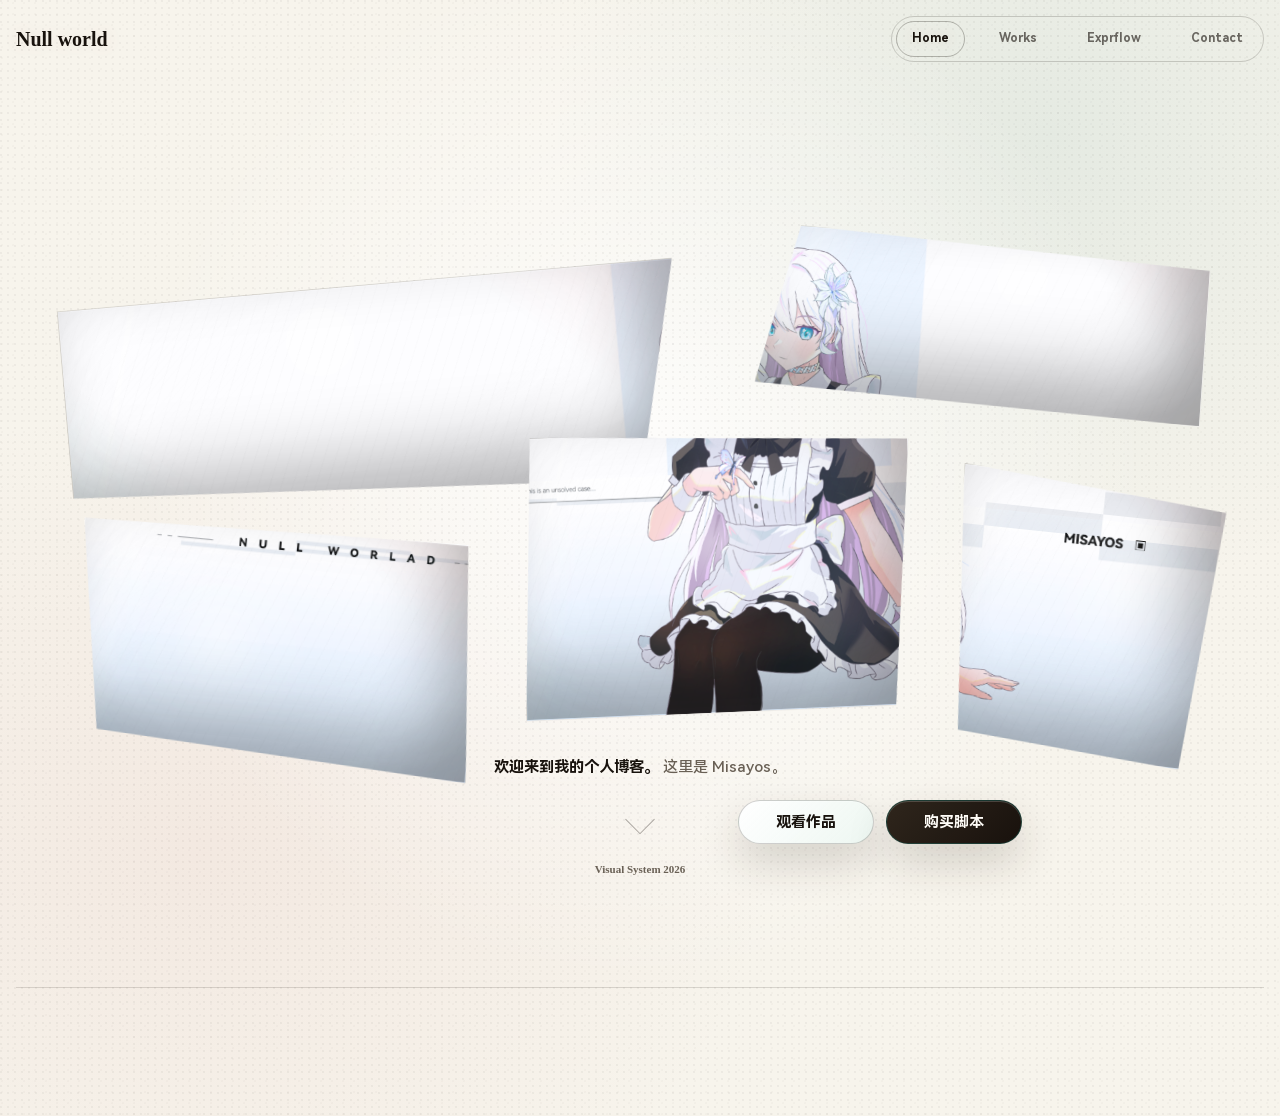
==== commit f28c70a1: "Deploy latest portfolio site" ====
--- a/index.html
+++ b/index.html
@@ -1,30 +1,34 @@
 <!DOCTYPE html>
 <html lang="zh-CN">
 <head>
-  <meta charset="UTF-8" />
-  <meta name="viewport" content="width=device-width, initial-scale=1.0, viewport-fit=cover" />
-  <title>Misayos Portfolio</title>
-  <meta name="description" content="Misayos 的纯黑沉浸式个人作品集，包含作品封面、分类、文章详情与开场加载动画。" />
+  <meta charset="UTF-8" />
+  <meta name="viewport" content="width=device-width, initial-scale=1.0, viewport-fit=cover" />
+  <meta http-equiv="Content-Security-Policy" content="default-src 'self'; script-src 'self' 'sha256-ucPniZiH0YSD/n37LilPWknKSIellmAg9Hv3HmVsY+k='; script-src-attr 'none'; style-src 'self' 'unsafe-inline' https://fonts.googleapis.com; font-src 'self' https://fonts.gstatic.com data:; img-src 'self' data: http://misayos.xyz https://misayos.xyz; connect-src 'self' https://pay.misayos.xyz http://127.0.0.1:* http://localhost:*; frame-src https://player.bilibili.com; object-src 'none'; base-uri 'self'; form-action 'self'" />
+  <meta name="referrer" content="strict-origin-when-cross-origin" />
+  <meta name="permissions-policy" content="camera=(), microphone=(), geolocation=(), payment=(), usb=(), fullscreen=(self), picture-in-picture=(self)" />
+  <title>Misayos Portfolio</title>
+  <meta name="description" content="Misayos 的白色沉浸式个人作品集，包含作品封面、分类、文章详情与开场加载动画。" />
   <meta name="author" content="弥撒哟丝" />
   <meta name="keywords" content="Misayos,弥撒哟丝,Bilibili,MAD,AMV,PV,AE脚本,动效,视频创作,个人作品集" />
-  <meta name="theme-color" content="#000000" />
+  <meta name="theme-color" content="#f7f4ec" />
+  <meta name="expr-flow-api-base-url" content="https://pay.misayos.xyz" />
 
   <!-- Open Graph -->
   <meta property="og:type" content="website" />
   <meta property="og:site_name" content="Misayos Portfolio" />
   <meta property="og:title" content="Misayos Portfolio" />
-  <meta property="og:description" content="Misayos 的纯黑沉浸式个人作品集，包含作品封面、分类、文章详情与开场加载动画。" />
+  <meta property="og:description" content="Misayos 的白色沉浸式个人作品集，包含作品封面、分类、文章详情与开场加载动画。" />
   <meta property="og:image" content="http://misayos.xyz/assets/images/hero-profile-misayos.png" fetchpriority="low" />
   <meta property="og:url" content="http://misayos.xyz/" />
 
   <!-- Twitter Card -->
   <meta name="twitter:card" content="summary_large_image" />
   <meta name="twitter:title" content="Misayos Portfolio" />
-  <meta name="twitter:description" content="Misayos 的纯黑沉浸式个人作品集，包含作品封面、分类、文章详情与开场加载动画。" />
+  <meta name="twitter:description" content="Misayos 的白色沉浸式个人作品集，包含作品封面、分类、文章详情与开场加载动画。" />
   <meta name="twitter:image" content="http://misayos.xyz/assets/images/hero-profile-misayos.png" fetchpriority="low" />
 
   <!-- Favicon -->
-  <link rel="icon" href="data:image/svg+xml,%3Csvg xmlns='http://www.w3.org/2000/svg' viewBox='0 0 100 100'%3E%3Crect width='100' height='100' rx='20' fill='%23000'/%3E%3Ctext x='50' y='68' font-size='52' text-anchor='middle' fill='%23f5f5f0' font-family='serif'%3EM%3C/text%3E%3C/svg%3E" />
+  <link rel="icon" href="data:image/svg+xml,%3Csvg xmlns='http://www.w3.org/2000/svg' viewBox='0 0 100 100'%3E%3Crect width='100' height='100' rx='20' fill='%23f7f4ec'/%3E%3Ctext x='50' y='68' font-size='52' text-anchor='middle' fill='%2318120d' font-family='serif'%3EM%3C/text%3E%3C/svg%3E" />
 
   <!-- Canonical -->
   <link rel="canonical" href="http://misayos.xyz/" />
@@ -40,9 +44,12 @@
   <link rel="stylesheet" href="css/hero.css" />
   <link rel="stylesheet" href="css/works.css" />
   <link rel="stylesheet" href="css/room.css" />
-  <link rel="stylesheet" href="css/pages.css" />
-  <link rel="stylesheet" href="css/purchase.css" />
-  <link rel="stylesheet" href="css/effects.css" />
+  <link rel="stylesheet" href="css/pages.css" />
+  <link rel="stylesheet" href="css/purchase.css" />
+  <link rel="stylesheet" href="css/purchase-hero.css" />
+  <link rel="stylesheet" href="css/effects.css" />
+  <link rel="stylesheet" href="css/light-theme.css" />
+  <link rel="stylesheet" href="css/light-theme-purchase.css" />
 
   <!-- JSON-LD 结构化数据 -->
   <script type="application/ld+json">
@@ -59,7 +66,7 @@
         "https://www.douyin.com/user/MS4wLjABAAAAprAGDoznwOtV2gQ9aKmTEc62YV8Ld9jvS19PByhheVA"
       ],
       "jobTitle": "Bilibili 视频创作者",
-      "description": "Misayos 的纯黑沉浸式个人作品集"
+      "description": "Misayos 的白色沉浸式个人作品集"
     }
   }
   </script>
@@ -100,7 +107,7 @@
       <nav class="nav-links" id="navMenu" aria-label="主导航">
         <button class="nav-btn active" type="button" data-route="home" aria-current="page">Home</button>
         <button class="nav-btn" type="button" data-route="blog">Works</button>
-        <button class="nav-btn" type="button" data-route="about">expr-flow</button>
+        <button class="nav-btn" type="button" data-route="about">Exprflow</button>
         <button class="nav-btn" type="button" data-route="contact">Contact</button>
       </nav>
     </header>
@@ -113,19 +120,19 @@
             <div class="hero-slice-stage" id="heroSliceStage" data-state="scattered" aria-label="Misayos 作品切片主视觉">
               <div class="hero-slice-field" aria-label="移动鼠标寻找主视觉对齐视角">
                 <div class="hero-slice slice-a" data-hero-slice data-scatter-x="-42" data-scatter-y="18" data-scatter-rotation="-5" aria-hidden="true">
-                  <img src="assets/images/misayos.png" alt="" aria-hidden="true" loading="eager" decoding="async" />
+                  <img src="assets/images/misayos.png" width="1916" height="821" alt="" aria-hidden="true" loading="eager" decoding="async" />
                 </div>
                 <div class="hero-slice slice-b" data-hero-slice data-scatter-x="34" data-scatter-y="-28" data-scatter-rotation="4" aria-hidden="true">
-                  <img src="assets/images/misayos.png" alt="" aria-hidden="true" loading="eager" decoding="async" />
+                  <img src="assets/images/misayos.png" width="1916" height="821" alt="" aria-hidden="true" loading="eager" decoding="async" />
                 </div>
                 <div class="hero-slice slice-c" data-hero-slice data-scatter-x="-34" data-scatter-y="42" data-scatter-rotation="5.5" aria-hidden="true">
-                  <img src="assets/images/misayos.png" alt="" aria-hidden="true" loading="eager" decoding="async" />
+                  <img src="assets/images/misayos.png" width="1916" height="821" alt="" aria-hidden="true" loading="eager" decoding="async" />
                 </div>
                 <div class="hero-slice slice-d" data-hero-slice data-scatter-x="8" data-scatter-y="-10" data-scatter-rotation="-2.5" aria-hidden="true">
-                  <img src="assets/images/misayos.png" alt="" aria-hidden="true" loading="eager" decoding="async" />
+                  <img src="assets/images/misayos.png" width="1916" height="821" alt="" aria-hidden="true" loading="eager" decoding="async" />
                 </div>
                 <div class="hero-slice slice-e" data-hero-slice data-scatter-x="42" data-scatter-y="36" data-scatter-rotation="6" aria-hidden="true">
-                  <img src="assets/images/misayos.png" alt="" aria-hidden="true" loading="eager" decoding="async" />
+                  <img src="assets/images/misayos.png" width="1916" height="821" alt="" aria-hidden="true" loading="eager" decoding="async" />
                 </div>
               </div>
               <span class="hero-slice-index bottom" aria-hidden="true">Visual System 2026</span>
@@ -152,47 +159,59 @@
 
       <section class="page-view inactive" id="aboutView" data-view="about" aria-labelledby="aboutTitle">
         <div class="purchase-page reveal-block" data-purchase-root>
-          <section class="purchase-cashier" aria-label="expr-flow PRO 购买收银台">
+          <section class="purchase-cashier" aria-label="ExprFlow 4.0 PRO 购买页">
             <div class="purchase-order-column">
-              <div class="purchase-hero">
-                <div class="kicker">expr-flow PRO</div>
-                <h2 class="about-title purchase-title" id="aboutTitle">购买 expr-flow PRO。</h2>
-                <p class="about-text purchase-lead">一个清晰的 PRO 版本，面向 AE 高频制作：表达式调用、文本动画、图形画布、SVG 资产、AI 视频处理和连线效果集中在同一个工作流里。</p>
-              </div>
-
-              <a class="price-card purchase-order-card is-featured is-selected" href="#exprCheckoutDialog" data-plan-card="pro" data-open-checkout-modal aria-haspopup="dialog" aria-controls="exprCheckoutDialog">
-                <div class="plan-head">
-                  <span>expr-flow PRO</span>
-                  <strong>30 RMB</strong>
-                  <small>一次性购买，付款核对后发放卡密。</small>
-                </div>
-                <div class="order-card-detail">
-                  <p>适合 PV/AMV、动效包装、AE 脚本辅助和视觉素材整理。</p>
-                  <ul>
-                    <li>当前 PRO 能力一次买断</li>
-                    <li>免服务费固定收款码支付</li>
-                    <li>订单备注核对后生成卡密</li>
-                    <li>邮箱用于绑定订单和接收提示</li>
-                  </ul>
-                </div>
+              <article class="price-card purchase-order-card is-featured is-selected" data-plan-card="pro" aria-labelledby="aboutTitle">
                 <div class="purchase-preview-strip" aria-label="ExprFlow 功能界面预览">
                   <figure class="purchase-preview-card" data-expr-preview-card>
-                    <img src="assets/images/expr-flow-preview-toolkit.png" alt="ExprFlow 工具面板截图" loading="lazy" decoding="async" />
+                    <img src="assets/images/expr-flow-preview-toolkit.png" width="767" height="1105" alt="ExprFlow 工具面板截图" loading="lazy" decoding="async" />
                     <figcaption>工具</figcaption>
                   </figure>
-                  <figure class="purchase-preview-card" data-expr-preview-card>
-                    <img src="assets/images/expr-flow-preview-shapes.png" alt="ExprFlow 图形库截图" loading="lazy" decoding="async" />
-                    <figcaption>图形库</figcaption>
-                  </figure>
-                  <figure class="purchase-preview-card" data-expr-preview-card>
-                    <img src="assets/images/expr-flow-preview-lab.png" alt="ExprFlow 实验面板截图" loading="lazy" decoding="async" />
-                    <figcaption>实验</figcaption>
-                  </figure>
-                </div>
-                <span class="detail-btn plan-select">购买 PRO</span>
-              </a>
+                </div>
+                <div class="purchase-hero-copy">
+                  <h2 class="about-title purchase-title" id="aboutTitle">ExprFlow 4.0</h2>
+                  <p class="about-text purchase-lead">
+                    简单高效、让创作时间留给有趣的东西。<br />
+                    <strong class="purchase-price-line">RMB 30R 【PRO】Version</strong>
+                  </p>
+                </div>
+                <div class="purchase-card-actions">
+                  <button class="plan-secondary" type="button" data-open-learn-modal aria-haspopup="dialog" aria-controls="exprLearnDialog">进一步了解</button>
+                  <button class="detail-btn plan-select" type="button" data-open-checkout-modal aria-haspopup="dialog" aria-controls="exprCheckoutDialog" aria-label="购买 ExprFlow 4.0 PRO Version，RMB 30R">购买</button>
+                </div>
+              </article>
 
             </div>
+
+            <dialog class="learn-modal" id="exprLearnDialog" data-learn-modal aria-modal="true" aria-labelledby="exprLearnTitle" aria-describedby="exprLearnDesc">
+              <div class="learn-modal-shell" data-learn-modal-shell>
+                <div class="learn-modal-head">
+                  <span>进一步了解</span>
+                  <button class="payment-modal-close" type="button" data-learn-modal-close aria-label="关闭进一步了解页面">&times;</button>
+                </div>
+                <div class="learn-product-page">
+                  <div class="learn-product-copy">
+                    <h3 id="exprLearnTitle">ExprFlow 4.0 PRO</h3>
+                    <p id="exprLearnDesc">把常用表达式、文字动效、图形处理和参考线工具放进同一个 AE 创作面板。</p>
+                  </div>
+                  <div class="learn-feature-list" aria-label="ExprFlow 4.0 PRO 能力">
+                    <section>
+                      <span>工具</span>
+                      <strong>表达式和图形处理集中完成。</strong>
+                    </section>
+                    <section>
+                      <span>节奏</span>
+                      <strong>减少重复切换，把时间留给画面调度。</strong>
+                    </section>
+                    <section>
+                      <span>交付</span>
+                      <strong>付款核对后发放 PRO 卡密。</strong>
+                    </section>
+                  </div>
+                  <button class="detail-btn plan-select learn-buy-action" type="button" data-learn-buy>购买</button>
+                </div>
+              </div>
+            </dialog>
 
             <dialog class="payment-modal" id="exprCheckoutDialog" data-payment-modal aria-modal="true" aria-labelledby="checkoutModalTitle" aria-describedby="paymentModalDesc">
               <div class="payment-modal-shell" data-payment-modal-shell>
@@ -224,7 +243,7 @@
                     </form>
                   <div class="payment-stage" data-payment-stage>
                     <div class="qr-box" data-qr-box aria-label="付款收款码区">
-                      <img data-alipay-qr alt="付款收款码" hidden />
+                      <img data-alipay-qr width="720" height="720" alt="付款收款码" hidden />
                       <span></span><span></span><span></span><span></span>
                     </div>
                     <div class="status-stack">
--- a/css/base.css
+++ b/css/base.css
@@ -112,6 +112,7 @@
   z-index: 120;
   width: 1px;
   height: 1px;
+  min-height: 24px;
   overflow: hidden;
   clip-path: inset(50%);
   white-space: nowrap;
@@ -149,16 +150,18 @@
   pointer-events: none;
 }
 
-button {
-  border: 0;
-  font: inherit;
-  cursor: pointer;
-}
-
-a {
-  color: inherit;
-  text-decoration: none;
-}
+button {
+  border: 0;
+  font: inherit;
+  cursor: pointer;
+  touch-action: manipulation;
+}
+
+a {
+  color: inherit;
+  text-decoration: none;
+  touch-action: manipulation;
+}
 
 input,
 textarea,
@@ -267,12 +270,12 @@
   min-height: var(--page-transition-height, var(--page-stage-min));
 }
 
-main.is-transitioning .page-view {
-  position: absolute;
-  top: 0;
-  left: 0;
-  width: 100%;
-}
+main.is-transitioning .page-view {
+  position: absolute;
+  top: 0;
+  left: 0;
+  width: 100%;
+}
 
 .topbar {
   position: sticky;
@@ -364,21 +367,32 @@
   box-shadow: none;
 }
 
-.nav-btn {
-  position: relative;
-  min-height: 36px;
-  padding: 0 15px;
+.nav-btn {
+  position: relative;
+  min-height: 36px;
+  padding: 0 15px;
   border: 1px solid transparent;
   border-radius: 999px;
   color: rgba(245, 245, 240, 0.62);
   background: transparent;
-  font-size: var(--fs-small);
-  font-weight: 800;
-  line-height: 1.12;
-  letter-spacing: 0;
-  text-transform: none;
-  transition: color 180ms var(--ease), border-color 180ms var(--ease), background 180ms var(--ease), box-shadow 180ms var(--ease), transform 180ms var(--ease);
-}
+  font-size: var(--fs-small);
+  font-family: var(--font-page);
+  font-weight: 800;
+  line-height: 1.12;
+  letter-spacing: 0;
+  text-transform: none;
+  touch-action: manipulation;
+  transition: color 180ms var(--ease), border-color 180ms var(--ease), background 180ms var(--ease), box-shadow 180ms var(--ease), transform 180ms var(--ease);
+}
+
+.project-index,
+.project-meta,
+.player-meta,
+.price-card strong,
+.order-summary strong,
+.purchase-price-line {
+  font-variant-numeric: tabular-nums;
+}
 
 .nav-btn::after {
   content: none;
@@ -434,7 +448,14 @@
     0 0 18px rgba(245, 245, 240, 0.045);
 }
 
-.project-card:active,
-.detail-btn:active {
-  transform: scale(0.985);
-}
+.project-card:active,
+.detail-btn:active {
+  transform: scale(0.985);
+}
+
+@media (max-width: 640px) {
+  main.is-transitioning {
+    min-height: var(--page-stage-min);
+    overflow: hidden;
+  }
+}
--- a/css/hero.css
+++ b/css/hero.css
@@ -458,8 +458,9 @@
   width: auto;
   max-width: none;
   margin: 0;
-  color: var(--muted);
-  font-size: var(--fs-body);
+  color: var(--muted);
+  font-family: var(--font-page);
+  font-size: var(--fs-body);
   line-height: 1.38;
   font-weight: 500;
   text-align: center;
@@ -500,7 +501,7 @@
     0 18px 42px rgba(0, 0, 0, 0.42),
     inset 0 1px 0 rgba(255, 255, 255, 0.18),
     inset 0 -16px 30px rgba(0, 0, 0, 0.18);
-  font: inherit;
+  font-family: var(--font-page);
   font-size: 15px;
   font-weight: 800;
   line-height: 1;
--- a/css/pages.css
+++ b/css/pages.css
@@ -478,15 +478,15 @@
     padding-top: 34px;
   }
 
-  .hero-slice-stage {
-    min-height: 640px;
-  }
-
-  .hero-slice-field {
-    top: 252px;
-    left: 50%;
-    width: min(92%, 70vw);
-  }
+  .hero-slice-stage {
+    min-height: 560px;
+  }
+
+  .hero-slice-field {
+    top: 126px;
+    left: 50%;
+    width: min(94vw, 360px);
+  }
 
   .hero-slice-index.top {
     top: 152px;
@@ -496,23 +496,24 @@
   .hero-slice-index.bottom {
     left: 14px;
     right: 14px;
-    bottom: 44px;
+    bottom: 34px;
     text-align: center;
   }
 
   .hero-copy {
     left: 14px;
     right: 14px;
-    bottom: 140px;
+    bottom: 142px;
     width: auto;
     max-width: none;
+    font-family: var(--font-page);
     line-height: 1.38;
     text-align: center;
     transform: none;
   }
 
   .hero-actions {
-    bottom: 76px;
+    bottom: 82px;
     width: min(100%, 340px);
     padding: 0 10px;
     gap: 10px;
@@ -520,8 +521,9 @@
 
   .hero-cta {
     min-width: 118px;
-    min-height: 42px;
+    min-height: 46px;
     padding: 0 16px;
+    font-family: var(--font-page);
     font-size: 14px;
   }
 
@@ -530,14 +532,19 @@
     padding-top: 46px;
   }
 
-  .projects,
-  .projects.grid-mode {
-    grid-template-columns: 1fr;
-  }
-
-  .project-card {
-    min-height: 380px;
-  }
+  .projects,
+  .projects.grid-mode { grid-template-columns: 1fr; gap: 10px; padding: 10px 0 0; }
+
+  .projects.grid-mode .project-card,
+  .project-card { min-height: 148px; }
+
+  .projects.grid-mode .project-card { display: grid; grid-template-columns: 112px minmax(0, 1fr); grid-template-rows: auto; column-gap: 14px; align-items: start; padding: 12px; }
+  .projects.grid-mode .project-card .cover { grid-column: 1; grid-row: 1; width: 112px; height: 78px; margin: 0; }
+  .projects.grid-mode .project-card > div { display: grid; gap: 8px; align-content: start; }
+  .projects.grid-mode .project-card .project-top,
+  .projects.grid-mode .project-card .project-meta { margin: 0; }
+  .projects.grid-mode .project-card .project-title { min-height: 0; font-size: 15px; }
+  .projects.grid-mode .project-card .card-dot { display: block; left: 18px; top: 18px; }
 
   .topbar {
     min-height: 64px;
--- a/css/purchase.css
+++ b/css/purchase.css
@@ -1,6 +1,6 @@
 .purchase-page {
   min-height: var(--page-stage-min);
-  padding: clamp(54px, 7vw, 90px) 0 76px;
+  padding: clamp(34px, 5vw, 58px) 0 68px;
   border-bottom: 1px solid var(--line);
   font-family: var(--font-cjk);
 }
@@ -11,29 +11,9 @@
 }
 
 .purchase-order-column {
-  width: min(1040px, 100%);
-  display: grid;
-  gap: clamp(22px, 3.4vw, 36px);
-}
-
-.purchase-hero {
-  width: min(760px, 100%);
-  display: grid;
-  justify-items: center;
-  gap: 14px;
-  margin: 0 auto;
-  text-align: center;
-}
-
-.purchase-title,
-.purchase-lead {
-  max-width: 760px;
-}
-
-.purchase-lead {
-  color: rgba(245, 245, 240, 0.72);
-  font-family: var(--font-cjk);
-  line-height: 1.82;
+  width: min(1520px, 100%);
+  display: grid;
+  gap: clamp(18px, 2.6vw, 30px);
 }
 
 .price-card,
@@ -102,15 +82,6 @@
   border-color: rgba(245, 245, 240, 0.36);
 }
 
-.purchase-order-card {
-  grid-template-columns: minmax(210px, 0.48fr) minmax(300px, 1fr) max-content;
-  grid-template-areas:
-    "head detail action"
-    "preview preview preview";
-  align-items: start;
-  cursor: pointer;
-}
-
 .plan-head {
   grid-area: head;
   display: grid;
@@ -201,50 +172,6 @@
   transform: rotate(45deg);
 }
 
-.plan-select {
-  grid-area: action;
-  justify-self: end;
-  min-width: 150px;
-  min-height: 44px;
-  justify-content: center;
-  color: #050505;
-  border-color: rgba(245, 245, 240, 0.86);
-  background: var(--fg);
-  pointer-events: none;
-}
-
-.purchase-preview-strip {
-  grid-area: preview;
-  display: grid;
-  grid-template-columns: repeat(3, minmax(0, 1fr));
-  gap: 12px;
-  padding-top: 20px;
-  border-top: 1px solid rgba(245, 245, 240, 0.12);
-}
-
-.purchase-preview-card {
-  display: grid;
-  gap: 8px;
-  min-width: 0;
-  margin: 0;
-}
-
-.purchase-preview-card img {
-  width: 100%;
-  aspect-ratio: 3 / 2;
-  object-fit: cover;
-  object-position: top;
-  border: 1px solid rgba(245, 245, 240, 0.18);
-  border-radius: 6px;
-  background: #050505;
-}
-
-.purchase-preview-card figcaption {
-  color: rgba(245, 245, 240, 0.74);
-  font-size: 12px;
-  font-weight: 850;
-}
-
 .checkout-panel {
   display: grid;
   gap: clamp(18px, 2.4vw, 26px);
@@ -514,23 +441,9 @@
     padding-top: 46px;
   }
 
-  .purchase-order-card {
-    grid-template-columns: 1fr;
-    grid-template-areas:
-      "head"
-      "detail"
-      "action"
-      "preview";
-    min-height: auto;
-  }
-
   .order-card-detail {
     padding-left: 0;
     border-left: 0;
-  }
-
-  .plan-select {
-    justify-self: start;
   }
 
   .payment-stage,
@@ -566,10 +479,6 @@
     padding: 18px;
   }
 
-  .purchase-preview-strip {
-    grid-template-columns: 1fr;
-  }
-
   .payment-modal {
     width: calc(100vw - 20px);
     max-height: calc(100vh - 20px);
--- a/css/purchase-hero.css
+++ b/css/purchase-hero.css
@@ -0,0 +1,350 @@
+.purchase-order-card {
+  min-height: clamp(500px, 66svh, 680px);
+  align-items: end;
+  isolation: isolate;
+  cursor: default;
+  background: #08000e;
+}
+
+.purchase-page {
+  min-height: var(--page-stage-min);
+  display: grid;
+  align-items: center;
+  padding-top: clamp(34px, 4.6svh, 48px);
+  padding-bottom: clamp(34px, 4.6svh, 48px);
+}
+
+.purchase-cashier {
+  width: 100%;
+}
+
+.purchase-order-card::before {
+  z-index: 1;
+  background:
+    linear-gradient(90deg, rgba(0, 0, 0, 0.86) 0%, rgba(21, 0, 36, 0.74) 34%, rgba(197, 51, 227, 0.2) 72%, rgba(255, 110, 230, 0.32) 100%),
+    linear-gradient(0deg, rgba(0, 0, 0, 0.78) 0%, rgba(0, 0, 0, 0.28) 44%, rgba(255, 255, 255, 0.06) 100%),
+    repeating-linear-gradient(112deg, transparent 0 12px, rgba(255, 255, 255, 0.018) 12px 13px, transparent 13px 26px);
+  opacity: 1;
+}
+
+.purchase-order-card::after {
+  content: "";
+  position: absolute;
+  inset: 0;
+  z-index: 1;
+  pointer-events: none;
+  background:
+    linear-gradient(105deg, rgba(185, 23, 228, 0.22), transparent 34%),
+    linear-gradient(250deg, rgba(255, 116, 214, 0.28), transparent 42%);
+  mix-blend-mode: screen;
+  opacity: 0.82;
+}
+
+.purchase-order-card > * {
+  z-index: 2;
+}
+
+.purchase-order-card:hover,
+.purchase-order-card:focus-visible {
+  border-color: rgba(255, 166, 233, 0.62);
+  box-shadow:
+    0 34px 108px rgba(0, 0, 0, 0.72),
+    0 0 0 1px rgba(255, 166, 233, 0.2),
+    inset 0 1px 0 rgba(255, 255, 255, 0.16);
+}
+
+.purchase-hero-copy {
+  max-width: min(600px, 100%);
+  display: grid;
+  justify-items: start;
+  gap: clamp(8px, 1.2vw, 12px);
+  align-self: end;
+  justify-self: start;
+  padding-top: clamp(170px, 22vh, 260px);
+}
+
+.purchase-title {
+  max-width: 720px;
+  color: #fff;
+  font-family: var(--font-cjk);
+  font-size: clamp(42px, 4.9vw, 68px);
+  font-weight: 760;
+  line-height: 1.04;
+  text-shadow: 0 14px 42px rgba(0, 0, 0, 0.58);
+}
+
+@media (min-width: 641px) {
+  .purchase-title {
+    white-space: nowrap;
+  }
+}
+
+.purchase-order-card .purchase-lead {
+  max-width: 560px;
+  margin: 0;
+  color: rgba(255, 255, 255, 0.92);
+  font-size: clamp(14px, 1.14vw, 18px);
+  font-weight: 640;
+  line-height: 1.55;
+  text-shadow: 0 12px 32px rgba(0, 0, 0, 0.62);
+}
+
+.purchase-price-line {
+  display: inline-block;
+  margin-top: 14px;
+  color: rgba(255, 255, 255, 0.94);
+  font-size: clamp(13px, 1.05vw, 16px);
+  font-weight: 720;
+  line-height: 1.35;
+}
+
+.purchase-card-actions {
+  position: absolute;
+  right: clamp(24px, 3.2vw, 48px);
+  bottom: clamp(24px, 3.2vw, 48px);
+  display: flex;
+  align-items: center;
+  gap: 12px;
+}
+
+.plan-secondary,
+.plan-select {
+  min-width: 92px;
+  min-height: 40px;
+  display: inline-flex;
+  align-items: center;
+  justify-content: center;
+  padding: 0 18px;
+  border-radius: 999px;
+  border: 1px solid transparent;
+  font-size: 12px;
+  font-weight: 760;
+  line-height: 1;
+  white-space: nowrap;
+}
+
+.plan-secondary {
+  color: #050505;
+  background: rgba(255, 255, 255, 0.92);
+}
+
+.plan-secondary:hover,
+.plan-secondary:focus-visible {
+  background: #fff;
+}
+
+.plan-select {
+  grid-area: auto;
+  justify-self: auto;
+  min-width: 74px;
+  min-height: 40px;
+  color: #fff;
+  border-color: rgba(255, 255, 255, 0.74);
+  background: rgba(255, 255, 255, 0.08);
+}
+
+.plan-select:hover,
+.plan-select:focus-visible {
+  border-color: #fff;
+  background: rgba(255, 255, 255, 0.16);
+}
+
+.purchase-preview-strip {
+  position: absolute;
+  inset: 0;
+  z-index: 0;
+  display: block;
+  padding: 0;
+  border: 0;
+  overflow: hidden;
+  pointer-events: none;
+}
+
+.purchase-preview-card {
+  position: absolute;
+  margin: 0;
+  overflow: hidden;
+}
+
+.purchase-preview-card:nth-child(1) {
+  inset: 0 0 0 20%;
+  opacity: 0.54;
+}
+
+.purchase-preview-card img {
+  width: 100%;
+  height: 100%;
+  object-fit: cover;
+  object-position: 56% top;
+  border: 0;
+  border-radius: 0;
+  background: #050505;
+}
+
+.purchase-preview-card figcaption {
+  display: none;
+}
+
+.learn-modal {
+  width: min(900px, calc(100vw - 32px));
+  max-height: min(760px, calc(100vh - 32px));
+  margin: auto;
+  padding: 0;
+  border: 0;
+  color: var(--fg);
+  background: transparent;
+}
+
+.learn-modal:not([open]) {
+  display: none;
+}
+
+.learn-modal::backdrop {
+  background: rgba(0, 0, 0, 0.76);
+  backdrop-filter: blur(10px);
+}
+
+.learn-modal-shell {
+  display: grid;
+  gap: clamp(18px, 2.6vw, 28px);
+  max-height: inherit;
+  padding: clamp(18px, 3vw, 30px);
+  border: 1px solid rgba(245, 245, 240, 0.18);
+  border-radius: 8px;
+  background:
+    linear-gradient(120deg, rgba(29, 0, 42, 0.94), rgba(105, 36, 103, 0.82)),
+    #050505;
+  box-shadow:
+    0 30px 90px rgba(0, 0, 0, 0.64),
+    inset 0 1px 0 rgba(255, 255, 255, 0.14);
+  overflow: auto;
+}
+
+.learn-modal-head {
+  display: flex;
+  align-items: center;
+  justify-content: space-between;
+  gap: 16px;
+}
+
+.learn-modal-head span {
+  color: rgba(245, 245, 240, 0.68);
+  font-size: 12px;
+  font-weight: 760;
+}
+
+.learn-product-page {
+  display: grid;
+  grid-template-columns: minmax(0, 1fr) minmax(260px, 0.72fr);
+  gap: clamp(22px, 4vw, 46px);
+  align-items: end;
+}
+
+.learn-product-copy {
+  display: grid;
+  gap: 14px;
+}
+
+.learn-product-copy h3 {
+  margin: 0;
+  color: #fff;
+  font-size: clamp(34px, 5vw, 62px);
+  font-weight: 760;
+  line-height: 1.04;
+}
+
+.learn-product-copy p {
+  max-width: 560px;
+  margin: 0;
+  color: rgba(255, 255, 255, 0.78);
+  font-size: clamp(14px, 1.2vw, 17px);
+  font-weight: 560;
+  line-height: 1.7;
+}
+
+.learn-feature-list {
+  display: grid;
+  gap: 10px;
+}
+
+.learn-feature-list section {
+  display: grid;
+  gap: 8px;
+  padding: 14px 0;
+  border-top: 1px solid rgba(255, 255, 255, 0.18);
+}
+
+.learn-feature-list span {
+  color: rgba(255, 255, 255, 0.54);
+  font-size: 12px;
+  font-weight: 720;
+}
+
+.learn-feature-list strong {
+  color: rgba(255, 255, 255, 0.9);
+  font-size: clamp(14px, 1.18vw, 17px);
+  font-weight: 650;
+  line-height: 1.55;
+}
+
+.learn-buy-action {
+  justify-self: start;
+  margin-top: 4px;
+}
+
+@media (max-width: 980px) {
+  .purchase-order-card {
+    min-height: clamp(540px, 70svh, 650px);
+    padding: clamp(22px, 5vw, 34px);
+  }
+
+  .purchase-hero-copy {
+    padding-top: clamp(210px, 32vh, 290px);
+  }
+
+  .purchase-card-actions {
+    position: static;
+    justify-self: start;
+    margin-top: 22px;
+    flex-wrap: wrap;
+  }
+
+  .purchase-preview-card:nth-child(1) {
+    inset: 0;
+    opacity: 0.46;
+  }
+}
+
+@media (max-width: 640px) {
+  .purchase-order-card {
+    min-height: clamp(560px, 72svh, 640px);
+  }
+
+  .purchase-page {
+    padding-top: 58px;
+    padding-bottom: 24px;
+  }
+
+  .purchase-title {
+    font-size: clamp(36px, 12.6vw, 56px);
+    line-height: 1.05;
+  }
+
+  .purchase-order-card .purchase-lead {
+    font-size: 13px;
+  }
+
+  .purchase-price-line {
+    font-size: 12px;
+  }
+
+  .learn-product-page {
+    grid-template-columns: 1fr;
+    align-items: start;
+  }
+
+  .learn-modal {
+    width: calc(100vw - 20px);
+    max-height: calc(100vh - 20px);
+  }
+}
--- a/css/light-theme.css
+++ b/css/light-theme.css
@@ -0,0 +1,552 @@
+:root {
+  color-scheme: light;
+  --bg: #f7f4ec;
+  --fg: #18120d;
+  --muted: #696055;
+  --subtle: #9b9388;
+  --line: rgba(24, 18, 13, 0.14);
+  --line-strong: rgba(24, 18, 13, 0.34);
+  --surface: #fffdf8;
+  --surface-2: #eee8dc;
+  --accent: #0f766e;
+  --danger: #b2342d;
+  --texture-line: rgba(24, 18, 13, 0.055);
+  --texture-line-soft: rgba(24, 18, 13, 0.028);
+  --texture-grain: rgba(24, 18, 13, 0.045);
+  --texture-grain-faint: rgba(24, 18, 13, 0.024);
+  --texture-fiber: rgba(24, 18, 13, 0.026);
+  --texture-fiber-soft: rgba(24, 18, 13, 0.014);
+  --texture-glass: rgba(255, 253, 248, 0.76);
+  --texture-sheen: rgba(255, 255, 255, 0.8);
+  --edge-emboss-light: rgba(255, 255, 255, 0.9);
+  --edge-emboss-dark: rgba(24, 18, 13, 0.12);
+  --shadow-material: 0 34px 86px rgba(42, 33, 22, 0.16), inset 0 1px 0 rgba(255, 255, 255, 0.9);
+  --shadow-material-soft: 0 20px 48px rgba(42, 33, 22, 0.12), inset 0 1px 0 rgba(255, 255, 255, 0.82);
+  --shadow-emboss-soft: inset 1px 1px 0 var(--edge-emboss-light), inset -1px -1px 0 var(--edge-emboss-dark);
+}
+
+html,
+body {
+  background: var(--bg);
+}
+
+body {
+  color: var(--fg);
+  background:
+    radial-gradient(circle at 1px 1px, var(--texture-grain) 0 0.76px, transparent 1px) 0 0 / 7px 7px,
+    radial-gradient(circle at 2px 3px, var(--texture-grain-faint) 0 0.68px, transparent 1px) 0 0 / 11px 11px,
+    radial-gradient(ellipse at 50% 42%, rgba(255, 255, 255, 0.82), transparent 56%),
+    radial-gradient(ellipse at 82% 12%, rgba(15, 118, 110, 0.08), transparent 34%),
+    radial-gradient(ellipse at 16% 76%, rgba(178, 52, 45, 0.06), transparent 38%),
+    var(--bg);
+}
+
+body::before {
+  background:
+    radial-gradient(ellipse at 72% 18%, rgba(15, 118, 110, 0.1), transparent 32%),
+    radial-gradient(ellipse at 16% 76%, rgba(178, 52, 45, 0.08), transparent 38%),
+    linear-gradient(var(--texture-line-soft) 1px, transparent 1px),
+    linear-gradient(90deg, var(--texture-line-soft) 1px, transparent 1px),
+    radial-gradient(circle at 1px 1px, rgba(24, 18, 13, 0.032) 0 0.7px, transparent 0.9px),
+    radial-gradient(circle at 2px 3px, rgba(24, 18, 13, 0.018) 0 0.6px, transparent 0.8px);
+  background-position: center, center, 0 0, 0 0, 3px 5px, 11px 17px;
+  background-size: auto, auto, 64px 64px, 64px 64px, 23px 23px, 31px 31px;
+  mask-image: linear-gradient(to bottom, rgba(0, 0, 0, 0.84), rgba(0, 0, 0, 0.62) 64%, transparent 94%);
+}
+
+.intro-loader {
+  background: var(--bg);
+  color: var(--fg);
+}
+
+.intro-signature-ink path {
+  stroke: rgba(24, 18, 13, 0.94);
+}
+
+.skip-link {
+  color: #fffdf8;
+  background: var(--fg);
+}
+
+.skip-link:focus-visible,
+.brand:focus-visible,
+.nav-btn:focus-visible,
+.detail-btn:focus-visible,
+.hero-slice:focus-visible,
+.hero-cta:focus-visible,
+:focus-visible {
+  outline-color: var(--fg);
+}
+
+.brand {
+  color: var(--fg);
+  text-shadow: 0 0 18px rgba(178, 52, 45, 0.12);
+}
+
+.nav-toggle,
+.nav-links {
+  border-color: rgba(24, 18, 13, 0.18);
+  color: var(--fg);
+}
+
+.nav-btn {
+  color: rgba(24, 18, 13, 0.62);
+}
+
+.nav-btn:hover,
+.nav-btn.active,
+.nav-btn[aria-current="page"] {
+  color: var(--fg);
+  border-color: rgba(24, 18, 13, 0.28);
+  text-shadow: 0 0 16px rgba(178, 52, 45, 0.16);
+}
+
+.detail-btn,
+.player-close,
+.payment-modal-close,
+.wall-btn {
+  color: var(--fg);
+  border-color: var(--line);
+  background:
+    linear-gradient(180deg, rgba(255, 255, 255, 0.84), transparent 56%),
+    repeating-linear-gradient(112deg, transparent 0 9px, rgba(24, 18, 13, 0.024) 9px 10px, transparent 10px 18px),
+    var(--surface);
+  box-shadow: var(--shadow-emboss-soft);
+}
+
+.detail-btn:hover,
+.player-close:hover,
+.payment-modal-close:hover,
+.payment-modal-close:focus-visible,
+.wall-btn:hover {
+  color: var(--fg);
+  border-color: var(--line-strong);
+  background:
+    linear-gradient(180deg, rgba(255, 255, 255, 0.96), transparent 58%),
+    var(--surface);
+  box-shadow: var(--shadow-material-soft);
+}
+
+.hero,
+.section-head,
+.about-grid,
+.contact-grid,
+.player-frame-wrap,
+.player-meta,
+.purchase-page {
+  border-color: var(--line);
+}
+
+.hero-slice-field::after {
+  background:
+    radial-gradient(circle at var(--hero-vanishing-x) var(--hero-vanishing-y), rgba(255, 255, 255, 0.52), rgba(15, 118, 110, 0.12) 22%, transparent 52%),
+    radial-gradient(circle at calc(100% - var(--hero-vanishing-x)) calc(100% - var(--hero-vanishing-y)), rgba(178, 52, 45, 0.1), transparent 48%);
+}
+
+.hero-slice {
+  border-color: rgba(24, 18, 13, 0.18);
+  background:
+    radial-gradient(circle at var(--slice-glare-x) var(--slice-glare-y), rgba(255, 255, 255, 0.5), rgba(255, 255, 255, 0.12) 18%, transparent 42%),
+    linear-gradient(122deg, rgba(255, 255, 255, 0.38), rgba(255, 255, 255, 0.08) 23%, rgba(24, 18, 13, 0.04) 52%, rgba(255, 255, 255, 0.14) 78%, rgba(24, 18, 13, 0.08)),
+    rgba(255, 253, 248, 0.24);
+  box-shadow:
+    0 32px 74px rgba(42, 33, 22, 0.18),
+    0 0 0 1px rgba(255, 255, 255, 0.8),
+    inset 0 1px 0 rgba(255, 255, 255, 0.72),
+    inset -1px 0 0 rgba(24, 18, 13, 0.1),
+    inset 0 -36px 62px rgba(24, 18, 13, 0.08);
+}
+
+@supports (backdrop-filter: blur(1px)) or (-webkit-backdrop-filter: blur(1px)) {
+  .hero-slice {
+    background:
+      radial-gradient(circle at var(--slice-glare-x) var(--slice-glare-y), rgba(255, 255, 255, 0.52), rgba(255, 255, 255, 0.12) 18%, transparent 42%),
+      linear-gradient(122deg, rgba(255, 255, 255, 0.36), rgba(255, 255, 255, 0.08) 23%, rgba(24, 18, 13, 0.04) 52%, rgba(255, 255, 255, 0.14) 78%, rgba(24, 18, 13, 0.08)),
+      rgba(255, 253, 248, 0.18);
+    backdrop-filter: blur(10px) saturate(1.08) brightness(1.02);
+    -webkit-backdrop-filter: blur(10px) saturate(1.08) brightness(1.02);
+  }
+}
+
+.hero-slice:hover,
+.hero-slice:focus-visible,
+.hero-slice-stage.is-view-aligned .hero-slice {
+  border-color: rgba(24, 18, 13, 0.28);
+  box-shadow:
+    0 38px 92px rgba(42, 33, 22, 0.2),
+    0 0 0 1px rgba(255, 255, 255, 0.88),
+    0 0 30px rgba(15, 118, 110, 0.1),
+    inset 0 1px 0 rgba(255, 255, 255, 0.78),
+    inset 0 -34px 58px rgba(24, 18, 13, 0.07);
+}
+
+.hero-slice::before {
+  background:
+    radial-gradient(circle at var(--slice-glare-x) var(--slice-glare-y), rgba(255, 255, 255, 0.5), rgba(255, 255, 255, 0.14) 16%, transparent 34%),
+    linear-gradient(104deg, transparent 4%, rgba(255, 255, 255, 0.32) 11%, transparent 20%, transparent 62%, rgba(15, 118, 110, 0.08) 77%, transparent 91%),
+    repeating-linear-gradient(112deg, transparent 0 8px, rgba(24, 18, 13, 0.018) 8px 9px, transparent 9px 18px),
+    linear-gradient(90deg, rgba(24, 18, 13, 0.08), transparent 11%, transparent 87%, rgba(24, 18, 13, 0.12));
+  mix-blend-mode: screen;
+}
+
+.hero-slice::after {
+  background:
+    linear-gradient(135deg, rgba(255, 255, 255, 0.38), rgba(255, 255, 255, 0.08) 15%, transparent 33%, transparent 64%, rgba(255, 255, 255, 0.14) 82%, rgba(24, 18, 13, 0.12)),
+    linear-gradient(42deg, rgba(15, 118, 110, 0.08), transparent 20%, transparent 76%, rgba(178, 52, 45, 0.08)),
+    repeating-linear-gradient(112deg, rgba(24, 18, 13, 0.016) 0 1px, transparent 1px 11px);
+  mix-blend-mode: multiply;
+}
+
+.hero-slice-index,
+.kicker,
+.section-desc,
+.hero-copy,
+.about-text,
+.contact-text,
+.project-meta,
+.project-index,
+.tag,
+.wall-label,
+.wall-count,
+.player-desc,
+.player-meta,
+.price-card p,
+.order-summary p,
+.status-stack p,
+.checkout-panel-head p {
+  color: var(--muted);
+}
+
+.hero-copy {
+  text-shadow: 0 2px 12px rgba(255, 253, 248, 0.82);
+}
+
+.hero-copy strong {
+  color: var(--fg);
+}
+
+.hero-cta,
+.plan-select,
+.plan-secondary,
+.primary-action {
+  color: #fffdf8;
+  border-color: rgba(24, 18, 13, 0.78);
+  background:
+    linear-gradient(135deg, rgba(48, 38, 28, 0.96), rgba(24, 18, 13, 0.92)),
+    var(--fg);
+  box-shadow: 0 18px 42px rgba(42, 33, 22, 0.18), inset 0 1px 0 rgba(255, 255, 255, 0.18);
+}
+
+.hero-cta:hover,
+.hero-cta:focus-visible,
+.plan-select:hover,
+.plan-select:focus-visible,
+.plan-secondary:hover,
+.plan-secondary:focus-visible,
+.primary-action:hover,
+.primary-action:focus-visible {
+  border-color: rgba(24, 18, 13, 0.92);
+  box-shadow: 0 22px 52px rgba(42, 33, 22, 0.24), 0 0 28px rgba(15, 118, 110, 0.12);
+}
+
+.hero-cta-primary,
+.plan-secondary {
+  color: var(--fg);
+  border-color: rgba(24, 18, 13, 0.2);
+  background:
+    linear-gradient(135deg, rgba(255, 255, 255, 0.98), rgba(235, 246, 241, 0.88)),
+    var(--surface);
+}
+
+.hero-cta-secondary,
+.plan-select {
+  border-color: rgba(15, 118, 110, 0.34);
+}
+
+.project-card,
+.info-card,
+.player-shell,
+.price-card,
+.checkout-panel,
+.order-summary,
+.payment-modal-shell,
+.payment-modal .payment-stage,
+.learn-modal-shell {
+  color: var(--fg);
+  border-color: var(--line);
+  background:
+    radial-gradient(ellipse at 18% 0%, rgba(255, 255, 255, 0.86), transparent 48%),
+    repeating-linear-gradient(112deg, transparent 0 10px, rgba(24, 18, 13, 0.018) 10px 11px, transparent 11px 21px),
+    linear-gradient(145deg, rgba(255, 255, 255, 0.74), transparent 44%),
+    var(--surface);
+  box-shadow: var(--shadow-material-soft), var(--shadow-emboss-soft);
+}
+
+.project-card::before,
+.info-card::before,
+.price-card::before,
+.checkout-panel::before,
+.order-summary::before,
+.payment-modal-shell::before,
+.payment-modal .payment-stage::before {
+  background:
+    linear-gradient(90deg, rgba(255, 255, 255, 0.58), transparent 18%, transparent 82%, rgba(24, 18, 13, 0.07)),
+    repeating-linear-gradient(112deg, transparent 0 12px, rgba(24, 18, 13, 0.014) 12px 13px, transparent 13px 24px);
+}
+
+.project-card:hover,
+.project-card.expanded,
+.project-card.is-focused,
+.projects.grid-mode .project-card:hover,
+.projects.grid-mode .project-card.is-focused {
+  border-color: var(--line-strong);
+  background:
+    radial-gradient(ellipse at 18% 0%, rgba(255, 255, 255, 0.94), transparent 48%),
+    repeating-linear-gradient(112deg, transparent 0 10px, rgba(24, 18, 13, 0.02) 10px 11px, transparent 11px 21px),
+    linear-gradient(145deg, rgba(255, 255, 255, 0.86), transparent 44%),
+    var(--surface);
+  box-shadow: 0 30px 76px rgba(42, 33, 22, 0.18), var(--shadow-emboss-soft);
+}
+
+.projects.grid-mode .project-card,
+.projects.grid-mode .room-wall .project-card {
+  background:
+    linear-gradient(145deg, rgba(255, 255, 255, 0.72), transparent 42%),
+    var(--surface);
+  box-shadow:
+    0 28px 70px rgba(42, 33, 22, 0.16),
+    0 5px 0 rgba(42, 33, 22, 0.08),
+    0 0 0 1px rgba(24, 18, 13, 0.06);
+}
+
+.cover {
+  border-color: var(--line);
+  background:
+    radial-gradient(circle at 28% 12%, rgba(255, 255, 255, 0.72), transparent 34%),
+    var(--surface-2);
+  box-shadow:
+    inset 0 1px 0 rgba(255, 255, 255, 0.86),
+    inset 0 -18px 34px rgba(42, 33, 22, 0.08),
+    var(--shadow-emboss-soft);
+}
+
+.cover::before {
+  box-shadow:
+    inset 0 0 0 1px rgba(255, 255, 255, 0.52),
+    inset 0 0 44px rgba(42, 33, 22, 0.08);
+}
+
+.cover::after {
+  background:
+    radial-gradient(circle at 24% 12%, rgba(255, 255, 255, 0.18), transparent 24%),
+    linear-gradient(115deg, rgba(255, 255, 255, 0.18), transparent 22%, transparent 64%, rgba(255, 255, 255, 0.08)),
+    linear-gradient(to top, rgba(24, 18, 13, 0.3), rgba(255, 255, 255, 0.01) 56%),
+    repeating-linear-gradient(112deg, rgba(24, 18, 13, 0.01) 0 1px, transparent 1px 10px);
+}
+
+.cover img {
+  filter: saturate(1.02) contrast(1.08) brightness(1.02);
+}
+
+.project-card:hover .cover img,
+.project-card.expanded .cover img,
+.project-card.is-focused .cover img,
+.project-card.is-hover-focus .cover img,
+.projects.grid-mode .room-wall .project-card.is-hover-focus .cover img {
+  filter: saturate(1.08) contrast(1.1) brightness(1.04);
+}
+
+.cover-label {
+  color: rgba(255, 253, 248, 0.86);
+  text-shadow: 0 1px 8px rgba(0, 0, 0, 0.42);
+}
+
+.play-badge,
+.project-card:hover .play-badge,
+.project-card:focus-visible .play-badge,
+.cover:focus-visible .play-badge,
+.project-card.is-focused .play-badge {
+  color: #fffdf8;
+  border-color: rgba(255, 253, 248, 0.74);
+  background:
+    radial-gradient(circle at 36% 24%, rgba(255, 255, 255, 0.18), transparent 40%),
+    rgba(24, 18, 13, 0.66);
+}
+
+.tag {
+  border-color: var(--line);
+}
+
+.clue-endpoint {
+  border-color: rgba(24, 18, 13, 0.4);
+  background: var(--surface);
+}
+
+.clue-endpoint::after {
+  background: rgba(24, 18, 13, 0.76);
+}
+
+.card-dot,
+.projects.grid-mode .room-wall .card-dot {
+  border-color: rgba(178, 52, 45, 0.28);
+  box-shadow: 0 0 0 3px rgba(255, 253, 248, 0.88), 0 0 10px rgba(178, 52, 45, 0.24);
+}
+
+.room-wall {
+  background: rgba(255, 253, 248, 0.62);
+  border-color: rgba(24, 18, 13, 0.1);
+  box-shadow:
+    inset 1px 1px 0 rgba(255, 255, 255, 0.9),
+    inset -1px -1px 0 rgba(24, 18, 13, 0.1);
+}
+
+.wall-header {
+  border-color: var(--line);
+}
+
+.clue-link {
+  stroke: rgba(118, 20, 20, 0.68);
+  filter: drop-shadow(0 0 1px rgba(255, 253, 248, 0.8)) drop-shadow(0 0 3px rgba(118, 20, 20, 0.18));
+}
+
+.clue-link.preview,
+.clue-link.clue-flow {
+  stroke: rgba(178, 52, 45, 0.62);
+}
+
+.clue-link.completed,
+.clue-link.completed:not([data-user-match]),
+.wall-lines .clue-link.completed {
+  stroke: rgba(118, 20, 20, 0.72);
+}
+
+.blood-segment {
+  fill: #b2342d;
+}
+
+.blood-segment-2 {
+  fill: #7a211e;
+}
+
+.blood-segment-3 {
+  fill: #d9544c;
+}
+
+.wall-btn:hover {
+  border-color: rgba(178, 52, 45, 0.38);
+  background: rgba(178, 52, 45, 0.08);
+}
+
+.wall-dot::before {
+  background: rgba(24, 18, 13, 0.22);
+}
+
+.wall-dot.active::before {
+  background: rgba(178, 52, 45, 0.82);
+  box-shadow: 0 0 10px rgba(178, 52, 45, 0.28);
+}
+
+.video-player,
+.payment-modal::backdrop,
+.learn-modal::backdrop {
+  background: rgba(247, 244, 236, 0.7);
+}
+
+@supports (backdrop-filter: blur(1px)) or (-webkit-backdrop-filter: blur(1px)) {
+  .video-player,
+  .payment-modal::backdrop,
+  .learn-modal::backdrop {
+    background: rgba(247, 244, 236, 0.58);
+    backdrop-filter: blur(10px);
+    -webkit-backdrop-filter: blur(10px);
+  }
+}
+
+.player-frame-wrap,
+.player-frame-wrap iframe {
+  background: #050505;
+}
+
+.player-info {
+  background:
+    linear-gradient(180deg, rgba(255, 255, 255, 0.72), transparent 36%),
+    repeating-linear-gradient(112deg, rgba(24, 18, 13, 0.012) 0 1px, transparent 1px 10px);
+}
+
+.route-transition-veil {
+  background: #f7f4ec;
+}
+
+.cursor-glow {
+  background:
+    radial-gradient(circle 260px at var(--glow-x, 50%) var(--glow-y, 50%), rgba(15, 118, 110, 0.08) 0%, rgba(178, 52, 45, 0.04) 34%, transparent 72%);
+}
+
+.ripple-target::after {
+  background: radial-gradient(circle at var(--rx, 50%) var(--ry, 50%), rgba(24, 18, 13, 0.14) 0%, transparent 60%);
+}
+
+.page-hint::before {
+  border-color: rgba(24, 18, 13, 0.34);
+}
+
+@media (hover: hover) and (pointer: fine) {
+  .projects.grid-mode.room-mode.has-hover-focus .room-scene {
+    filter: saturate(1.03) brightness(1.02);
+  }
+
+  .projects.has-hover-focus:not(.is-focus) .project-card:not(.is-hover-focus) {
+    filter: blur(var(--dof-blur)) saturate(0.78) brightness(0.92);
+  }
+
+  .hover-lens-layer,
+  .hover-lens-layer::before,
+  .hover-lens-layer::after {
+    mix-blend-mode: multiply;
+  }
+}
+
+@media (max-width: 980px) {
+  .nav-links {
+    border-color: rgba(24, 18, 13, 0.18);
+    background: rgba(255, 253, 248, 0.96);
+    box-shadow: 0 24px 60px rgba(42, 33, 22, 0.16);
+  }
+
+  .hover-lens-layer {
+    display: none !important;
+  }
+
+  .projects.grid-mode .project-card {
+    animation: none !important;
+    transform: none !important;
+    translate: 0 0 !important;
+    rotate: 0deg !important;
+    scale: 1 !important;
+    box-shadow:
+      0 16px 34px rgba(42, 33, 22, 0.12),
+      0 5px 0 rgba(42, 33, 22, 0.06),
+      inset 0 -24px 38px rgba(42, 33, 22, 0.06);
+  }
+
+  .projects.grid-mode .project-card:hover,
+  .projects.grid-mode .project-card.is-focused,
+  .projects.grid-mode .project-card.focus-motion-settling,
+  .projects.grid-mode.has-hover-focus:not(.is-focus) .project-card.is-hover-near,
+  .projects.grid-mode.has-hover-focus:not(.is-focus) .project-card.is-hover-far,
+  .projects.grid-mode.has-hover-focus:not(.is-focus) .project-card.is-hover-focus,
+  .projects.grid-mode.focus-dim-release .project-card.is-focus-dim-release,
+  .projects.grid-mode.focus-dim-restoring .project-card.is-focus-dim-restoring {
+    transform: none !important;
+    translate: 0 0 !important;
+    rotate: 0deg !important;
+    scale: 1 !important;
+  }
+}
+
+@media (max-width: 640px) {
+  .project-card:hover {
+    background: var(--surface);
+  }
+
+}
--- a/css/light-theme-purchase.css
+++ b/css/light-theme-purchase.css
@@ -0,0 +1,131 @@
+.form-block input {
+  color: var(--fg);
+  border-color: var(--line);
+  background: rgba(255, 255, 255, 0.72);
+}
+
+.form-block input:focus {
+  border-color: var(--line-strong);
+  background: #fff;
+}
+
+.form-block small,
+.flow-steps li.is-error {
+  color: #b2342d;
+}
+
+.plan-head span,
+.plan-head small,
+.order-summary span,
+.form-block label,
+.status-pill,
+.payment-modal-head span,
+.learn-modal-head span {
+  color: var(--muted);
+}
+
+.plan-head span,
+.status-pill,
+.payment-modal-head span {
+  border-color: var(--line);
+  background: rgba(255, 255, 255, 0.58);
+}
+
+.price-card ul {
+  color: var(--fg);
+  border-color: var(--line);
+}
+
+.price-card li::before {
+  border-color: var(--fg);
+}
+
+.qr-box {
+  border-color: var(--line-strong);
+  background:
+    linear-gradient(90deg, rgba(24, 18, 13, 0.1) 1px, transparent 1px),
+    linear-gradient(rgba(24, 18, 13, 0.1) 1px, transparent 1px),
+    var(--surface);
+}
+
+.qr-box span {
+  border-color: var(--fg);
+  background: var(--surface);
+}
+
+.qr-box.has-image {
+  background: #fff;
+}
+
+.flow-steps li {
+  color: var(--muted);
+  border-color: var(--line);
+}
+
+.flow-steps li.is-active {
+  color: var(--fg);
+  border-color: var(--line-strong);
+  background: rgba(15, 118, 110, 0.08);
+}
+
+.purchase-order-card {
+  background: #fffaf2;
+}
+
+.purchase-order-card::before {
+  background:
+    linear-gradient(90deg, rgba(255, 250, 242, 0.72) 0%, rgba(255, 250, 242, 0.48) 36%, rgba(255, 236, 249, 0.16) 72%, rgba(15, 118, 110, 0.14) 100%),
+    linear-gradient(0deg, rgba(255, 250, 242, 0.64) 0%, rgba(255, 250, 242, 0.2) 44%, rgba(255, 255, 255, 0.04) 100%),
+    repeating-linear-gradient(112deg, transparent 0 12px, rgba(24, 18, 13, 0.012) 12px 13px, transparent 13px 26px);
+}
+
+.purchase-order-card::after {
+  background:
+    linear-gradient(105deg, rgba(178, 52, 45, 0.08), transparent 34%),
+    linear-gradient(250deg, rgba(15, 118, 110, 0.12), transparent 42%);
+  mix-blend-mode: multiply;
+  opacity: 0.56;
+}
+
+.purchase-order-card:hover,
+.purchase-order-card:focus-visible {
+  border-color: rgba(24, 18, 13, 0.28);
+  box-shadow:
+    0 34px 108px rgba(42, 33, 22, 0.2),
+    0 0 0 1px rgba(15, 118, 110, 0.12),
+    inset 0 1px 0 rgba(255, 255, 255, 0.86);
+}
+
+.purchase-title,
+.purchase-order-card .purchase-lead,
+.purchase-price-line,
+.learn-product-copy h3,
+.learn-feature-list strong {
+  color: var(--fg);
+  text-shadow: none;
+}
+
+.learn-product-copy p,
+.learn-feature-list span {
+  color: var(--muted);
+}
+
+.learn-feature-list section {
+  border-color: var(--line);
+}
+
+.purchase-preview-card img {
+  background: var(--surface-2);
+  filter: saturate(1.04) contrast(1.08) brightness(1.02);
+}
+
+@media (max-width: 640px) {
+  .purchase-order-card {
+    overflow: hidden;
+  }
+
+  .purchase-preview-card:nth-child(1) {
+    inset: 0;
+    opacity: 0.62;
+  }
+}
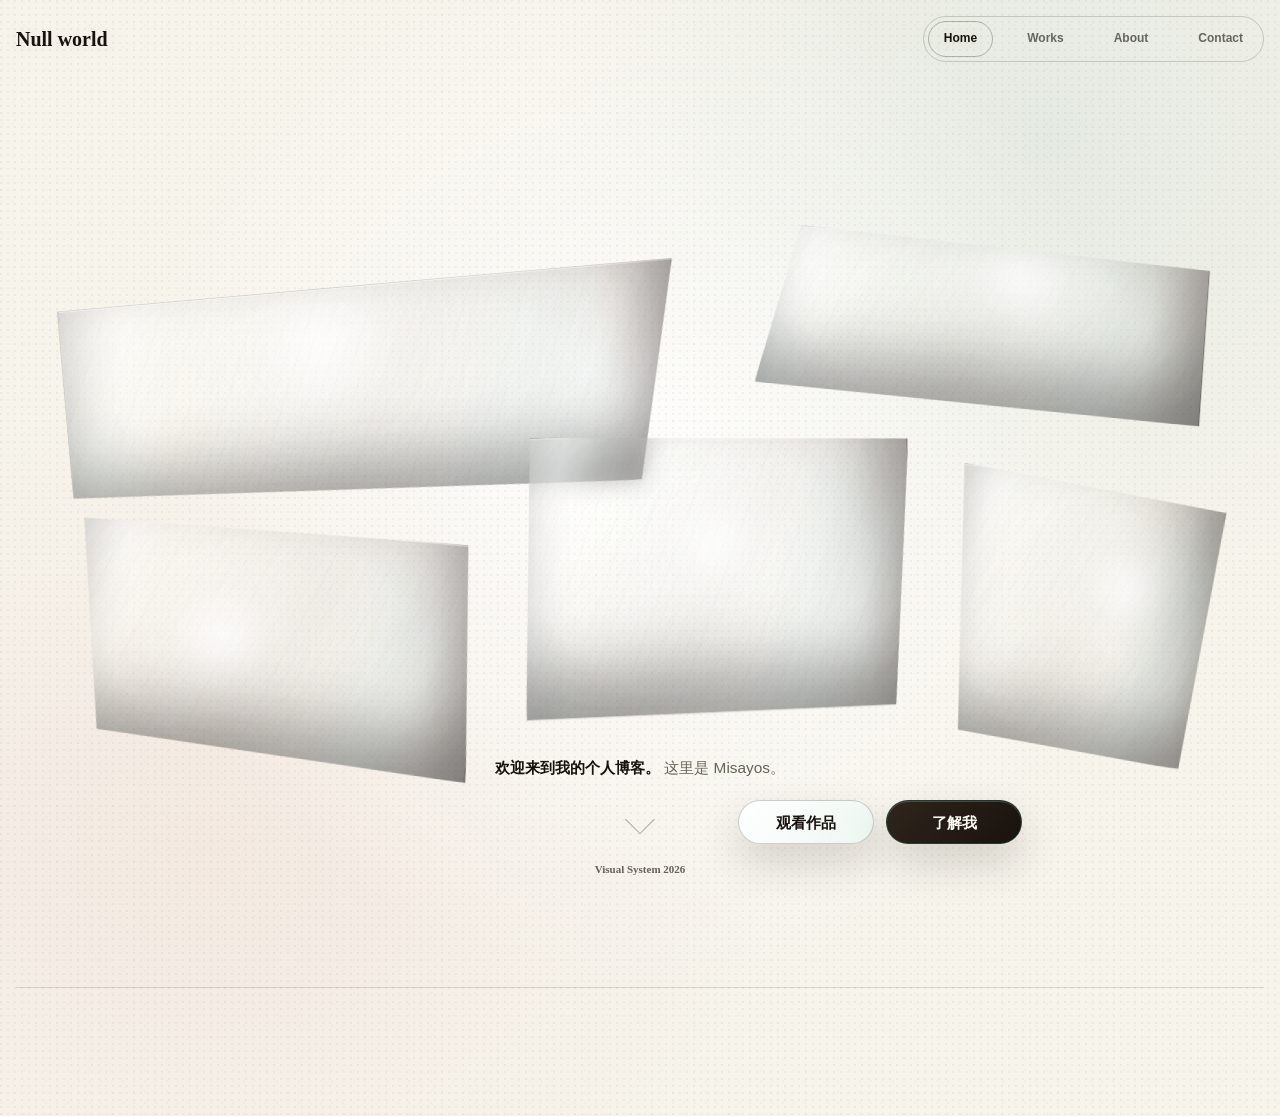
==== commit fc9b2b7c: "Deploy HTTPS-safe static site" ====
--- a/index.html
+++ b/index.html
@@ -3,35 +3,34 @@
 <head>
   <meta charset="UTF-8" />
   <meta name="viewport" content="width=device-width, initial-scale=1.0, viewport-fit=cover" />
-  <meta http-equiv="Content-Security-Policy" content="default-src 'self'; script-src 'self' 'sha256-ucPniZiH0YSD/n37LilPWknKSIellmAg9Hv3HmVsY+k='; script-src-attr 'none'; style-src 'self' 'unsafe-inline' https://fonts.googleapis.com; font-src 'self' https://fonts.gstatic.com data:; img-src 'self' data: http://misayos.xyz https://misayos.xyz; connect-src 'self' https://pay.misayos.xyz http://127.0.0.1:* http://localhost:*; frame-src https://player.bilibili.com; object-src 'none'; base-uri 'self'; form-action 'self'" />
+  <meta http-equiv="Content-Security-Policy" content="default-src 'self'; script-src 'self' 'sha256-ucPniZiH0YSD/n37LilPWknKSIellmAg9Hv3HmVsY+k='; script-src-attr 'none'; style-src 'self' 'unsafe-inline' https://fonts.googleapis.com; font-src 'self' https://fonts.gstatic.com data:; img-src 'self' data:; connect-src 'self'; frame-src https://player.bilibili.com; object-src 'none'; base-uri 'self'; form-action 'self'; upgrade-insecure-requests" />
   <meta name="referrer" content="strict-origin-when-cross-origin" />
-  <meta name="permissions-policy" content="camera=(), microphone=(), geolocation=(), payment=(), usb=(), fullscreen=(self), picture-in-picture=(self)" />
+  <meta name="permissions-policy" content="camera=(), microphone=(), geolocation=(), usb=(), fullscreen=(self), picture-in-picture=(self)" />
   <title>Misayos Portfolio</title>
   <meta name="description" content="Misayos 的白色沉浸式个人作品集，包含作品封面、分类、文章详情与开场加载动画。" />
   <meta name="author" content="弥撒哟丝" />
   <meta name="keywords" content="Misayos,弥撒哟丝,Bilibili,MAD,AMV,PV,AE脚本,动效,视频创作,个人作品集" />
   <meta name="theme-color" content="#f7f4ec" />
-  <meta name="expr-flow-api-base-url" content="https://pay.misayos.xyz" />
 
   <!-- Open Graph -->
   <meta property="og:type" content="website" />
   <meta property="og:site_name" content="Misayos Portfolio" />
   <meta property="og:title" content="Misayos Portfolio" />
   <meta property="og:description" content="Misayos 的白色沉浸式个人作品集，包含作品封面、分类、文章详情与开场加载动画。" />
-  <meta property="og:image" content="http://misayos.xyz/assets/images/hero-profile-misayos.png" fetchpriority="low" />
-  <meta property="og:url" content="http://misayos.xyz/" />
+  <meta property="og:image" content="https://misayos.xyz/assets/images/hero-profile-misayos.png" fetchpriority="low" />
+  <meta property="og:url" content="https://misayos.xyz/" />
 
   <!-- Twitter Card -->
   <meta name="twitter:card" content="summary_large_image" />
   <meta name="twitter:title" content="Misayos Portfolio" />
   <meta name="twitter:description" content="Misayos 的白色沉浸式个人作品集，包含作品封面、分类、文章详情与开场加载动画。" />
-  <meta name="twitter:image" content="http://misayos.xyz/assets/images/hero-profile-misayos.png" fetchpriority="low" />
+  <meta name="twitter:image" content="https://misayos.xyz/assets/images/hero-profile-misayos.png" fetchpriority="low" />
 
   <!-- Favicon -->
   <link rel="icon" href="data:image/svg+xml,%3Csvg xmlns='http://www.w3.org/2000/svg' viewBox='0 0 100 100'%3E%3Crect width='100' height='100' rx='20' fill='%23f7f4ec'/%3E%3Ctext x='50' y='68' font-size='52' text-anchor='middle' fill='%2318120d' font-family='serif'%3EM%3C/text%3E%3C/svg%3E" />
 
   <!-- Canonical -->
-  <link rel="canonical" href="http://misayos.xyz/" />
+  <link rel="canonical" href="https://misayos.xyz/" />
 
   <link rel="preconnect" href="https://fonts.googleapis.com" />
   <link rel="preconnect" href="https://fonts.gstatic.com" crossorigin />
@@ -45,11 +44,8 @@
   <link rel="stylesheet" href="css/works.css" />
   <link rel="stylesheet" href="css/room.css" />
   <link rel="stylesheet" href="css/pages.css" />
-  <link rel="stylesheet" href="css/purchase.css" />
-  <link rel="stylesheet" href="css/purchase-hero.css" />
   <link rel="stylesheet" href="css/effects.css" />
   <link rel="stylesheet" href="css/light-theme.css" />
-  <link rel="stylesheet" href="css/light-theme-purchase.css" />
 
   <!-- JSON-LD 结构化数据 -->
   <script type="application/ld+json">
@@ -107,7 +103,7 @@
       <nav class="nav-links" id="navMenu" aria-label="主导航">
         <button class="nav-btn active" type="button" data-route="home" aria-current="page">Home</button>
         <button class="nav-btn" type="button" data-route="blog">Works</button>
-        <button class="nav-btn" type="button" data-route="about">Exprflow</button>
+        <button class="nav-btn" type="button" data-route="about">About</button>
         <button class="nav-btn" type="button" data-route="contact">Contact</button>
       </nav>
     </header>
@@ -139,7 +135,7 @@
               <p class="hero-copy"><strong>欢迎来到我的个人博客。</strong> 这里是 Misayos。</p>
               <div class="hero-actions" aria-label="首页快捷操作">
                 <button class="hero-cta hero-cta-primary" type="button" data-route="blog">观看作品</button>
-                <button class="hero-cta hero-cta-secondary" type="button" data-route="about">购买脚本</button>
+                <button class="hero-cta hero-cta-secondary" type="button" data-route="about">了解我</button>
               </div>
             </div>
           </div>
@@ -158,112 +154,13 @@
       </section>
 
       <section class="page-view inactive" id="aboutView" data-view="about" aria-labelledby="aboutTitle">
-        <div class="purchase-page reveal-block" data-purchase-root>
-          <section class="purchase-cashier" aria-label="ExprFlow 4.0 PRO 购买页">
-            <div class="purchase-order-column">
-              <article class="price-card purchase-order-card is-featured is-selected" data-plan-card="pro" aria-labelledby="aboutTitle">
-                <div class="purchase-preview-strip" aria-label="ExprFlow 功能界面预览">
-                  <figure class="purchase-preview-card" data-expr-preview-card>
-                    <img src="assets/images/expr-flow-preview-toolkit.png" width="767" height="1105" alt="ExprFlow 工具面板截图" loading="lazy" decoding="async" />
-                    <figcaption>工具</figcaption>
-                  </figure>
-                </div>
-                <div class="purchase-hero-copy">
-                  <h2 class="about-title purchase-title" id="aboutTitle">ExprFlow 4.0</h2>
-                  <p class="about-text purchase-lead">
-                    简单高效、让创作时间留给有趣的东西。<br />
-                    <strong class="purchase-price-line">RMB 30R 【PRO】Version</strong>
-                  </p>
-                </div>
-                <div class="purchase-card-actions">
-                  <button class="plan-secondary" type="button" data-open-learn-modal aria-haspopup="dialog" aria-controls="exprLearnDialog">进一步了解</button>
-                  <button class="detail-btn plan-select" type="button" data-open-checkout-modal aria-haspopup="dialog" aria-controls="exprCheckoutDialog" aria-label="购买 ExprFlow 4.0 PRO Version，RMB 30R">购买</button>
-                </div>
-              </article>
-
-            </div>
-
-            <dialog class="learn-modal" id="exprLearnDialog" data-learn-modal aria-modal="true" aria-labelledby="exprLearnTitle" aria-describedby="exprLearnDesc">
-              <div class="learn-modal-shell" data-learn-modal-shell>
-                <div class="learn-modal-head">
-                  <span>进一步了解</span>
-                  <button class="payment-modal-close" type="button" data-learn-modal-close aria-label="关闭进一步了解页面">&times;</button>
-                </div>
-                <div class="learn-product-page">
-                  <div class="learn-product-copy">
-                    <h3 id="exprLearnTitle">ExprFlow 4.0 PRO</h3>
-                    <p id="exprLearnDesc">把常用表达式、文字动效、图形处理和参考线工具放进同一个 AE 创作面板。</p>
-                  </div>
-                  <div class="learn-feature-list" aria-label="ExprFlow 4.0 PRO 能力">
-                    <section>
-                      <span>工具</span>
-                      <strong>表达式和图形处理集中完成。</strong>
-                    </section>
-                    <section>
-                      <span>节奏</span>
-                      <strong>减少重复切换，把时间留给画面调度。</strong>
-                    </section>
-                    <section>
-                      <span>交付</span>
-                      <strong>付款核对后发放 PRO 卡密。</strong>
-                    </section>
-                  </div>
-                  <button class="detail-btn plan-select learn-buy-action" type="button" data-learn-buy>购买</button>
-                </div>
-              </div>
-            </dialog>
-
-            <dialog class="payment-modal" id="exprCheckoutDialog" data-payment-modal aria-modal="true" aria-labelledby="checkoutModalTitle" aria-describedby="paymentModalDesc">
-              <div class="payment-modal-shell" data-payment-modal-shell>
-                <div class="payment-modal-head">
-                  <span>收银台</span>
-                  <button class="payment-modal-close" type="button" data-payment-modal-close aria-label="关闭收银台弹窗">&times;</button>
-                </div>
-                <div class="checkout-panel" aria-label="购买表单与订单状态">
-                  <div class="checkout-panel-head">
-                    <strong id="checkoutModalTitle">完成购买</strong>
-                    <p>填写邮箱后创建订单，收银台会返回收款码、订单备注和核对状态。</p>
-                  </div>
-                  <div class="checkout-modal-grid">
-                    <form class="checkout-form" id="exprCheckoutForm" novalidate>
-                      <div class="form-block">
-                        <label for="buyerEmail">接收卡密邮箱</label>
-                        <input id="buyerEmail" name="email" type="email" inputmode="email" autocomplete="email" placeholder="name@example.com" aria-describedby="buyerEmailError" required />
-                        <small id="buyerEmailError" data-email-error></small>
-                      </div>
-                      <div class="order-summary" aria-live="polite">
-                        <span>当前版本</span>
-                        <strong data-selected-plan>PRO / 30 RMB</strong>
-                        <p data-selected-detail>仅提供 PRO 一个版本，支付方式为免服务费收款码。</p>
-                      </div>
-                      <div class="checkout-actions">
-                        <button class="detail-btn primary-action" type="submit" data-pay-submit>生成收款码</button>
-                        <button class="detail-btn" type="button" data-retry-payment hidden>重新生成收款码</button>
-                      </div>
-                    </form>
-                  <div class="payment-stage" data-payment-stage>
-                    <div class="qr-box" data-qr-box aria-label="付款收款码区">
-                      <img data-alipay-qr width="720" height="720" alt="付款收款码" hidden />
-                      <span></span><span></span><span></span><span></span>
-                    </div>
-                    <div class="status-stack">
-                      <span class="status-pill" data-order-status>等待创建订单</span>
-                      <h3 id="paymentModalTitle" data-payment-title>填写邮箱后显示收款码。</h3>
-                      <p id="paymentModalDesc" data-payment-message>邮箱格式正确后才会创建订单。付款时请填写订单备注，核对后页面会显示卡密。</p>
-                      <ol class="flow-steps" data-flow-steps>
-                        <li data-step="order">订单</li>
-                        <li data-step="pay">扫码</li>
-                        <li data-step="mail">核对</li>
-                        <li data-step="done">完成</li>
-                      </ol>
-                    </div>
-                  </div>
-                </div>
-                </div>
-              </div>
-            </dialog>
-          </section>
-
+        <div class="about-grid reveal-block">
+          <div>
+            <div class="kicker">About</div>
+            <h2 class="about-title" id="aboutTitle">Misayos</h2>
+            <p class="about-text">这里整理个人影像创作、动效实验和作品记录。</p>
+            <p class="about-text">主要更新来自 Bilibili 投稿，也会保留一些视觉系统和页面交互尝试。</p>
+          </div>
         </div>
       </section>
 
@@ -303,7 +200,6 @@
   <script src="js/app-connections.js"></script>
   <script src="js/app-animation.js"></script>
   <script src="js/app-router-player.js"></script>
-  <script src="js/app-purchase.js"></script>
   <script src="js/app-events.js"></script>
   <script src="js/app-init.js"></script>
 </body>
--- a/css/base.css
+++ b/css/base.css
@@ -387,10 +387,7 @@
 
 .project-index,
 .project-meta,
-.player-meta,
-.price-card strong,
-.order-summary strong,
-.purchase-price-line {
+.player-meta {
   font-variant-numeric: tabular-nums;
 }
 
--- a/css/light-theme.css
+++ b/css/light-theme.css
@@ -103,7 +103,6 @@
 
 .detail-btn,
 .player-close,
-.payment-modal-close,
 .wall-btn {
   color: var(--fg);
   border-color: var(--line);
@@ -116,8 +115,6 @@
 
 .detail-btn:hover,
 .player-close:hover,
-.payment-modal-close:hover,
-.payment-modal-close:focus-visible,
 .wall-btn:hover {
   color: var(--fg);
   border-color: var(--line-strong);
@@ -132,8 +129,7 @@
 .about-grid,
 .contact-grid,
 .player-frame-wrap,
-.player-meta,
-.purchase-page {
+.player-meta {
   border-color: var(--line);
 }
 
@@ -209,11 +205,7 @@
 .wall-label,
 .wall-count,
 .player-desc,
-.player-meta,
-.price-card p,
-.order-summary p,
-.status-stack p,
-.checkout-panel-head p {
+.player-meta {
   color: var(--muted);
 }
 
@@ -225,10 +217,7 @@
   color: var(--fg);
 }
 
-.hero-cta,
-.plan-select,
-.plan-secondary,
-.primary-action {
+.hero-cta {
   color: #fffdf8;
   border-color: rgba(24, 18, 13, 0.78);
   background:
@@ -238,19 +227,12 @@
 }
 
 .hero-cta:hover,
-.hero-cta:focus-visible,
-.plan-select:hover,
-.plan-select:focus-visible,
-.plan-secondary:hover,
-.plan-secondary:focus-visible,
-.primary-action:hover,
-.primary-action:focus-visible {
+.hero-cta:focus-visible {
   border-color: rgba(24, 18, 13, 0.92);
   box-shadow: 0 22px 52px rgba(42, 33, 22, 0.24), 0 0 28px rgba(15, 118, 110, 0.12);
 }
 
-.hero-cta-primary,
-.plan-secondary {
+.hero-cta-primary {
   color: var(--fg);
   border-color: rgba(24, 18, 13, 0.2);
   background:
@@ -258,20 +240,13 @@
     var(--surface);
 }
 
-.hero-cta-secondary,
-.plan-select {
+.hero-cta-secondary {
   border-color: rgba(15, 118, 110, 0.34);
 }
 
 .project-card,
 .info-card,
-.player-shell,
-.price-card,
-.checkout-panel,
-.order-summary,
-.payment-modal-shell,
-.payment-modal .payment-stage,
-.learn-modal-shell {
+.player-shell {
   color: var(--fg);
   border-color: var(--line);
   background:
@@ -283,12 +258,7 @@
 }
 
 .project-card::before,
-.info-card::before,
-.price-card::before,
-.checkout-panel::before,
-.order-summary::before,
-.payment-modal-shell::before,
-.payment-modal .payment-stage::before {
+.info-card::before {
   background:
     linear-gradient(90deg, rgba(255, 255, 255, 0.58), transparent 18%, transparent 82%, rgba(24, 18, 13, 0.07)),
     repeating-linear-gradient(112deg, transparent 0 12px, rgba(24, 18, 13, 0.014) 12px 13px, transparent 13px 24px);
@@ -446,16 +416,12 @@
   box-shadow: 0 0 10px rgba(178, 52, 45, 0.28);
 }
 
-.video-player,
-.payment-modal::backdrop,
-.learn-modal::backdrop {
+.video-player {
   background: rgba(247, 244, 236, 0.7);
 }
 
 @supports (backdrop-filter: blur(1px)) or (-webkit-backdrop-filter: blur(1px)) {
-  .video-player,
-  .payment-modal::backdrop,
-  .learn-modal::backdrop {
+  .video-player {
     background: rgba(247, 244, 236, 0.58);
     backdrop-filter: blur(10px);
     -webkit-backdrop-filter: blur(10px);
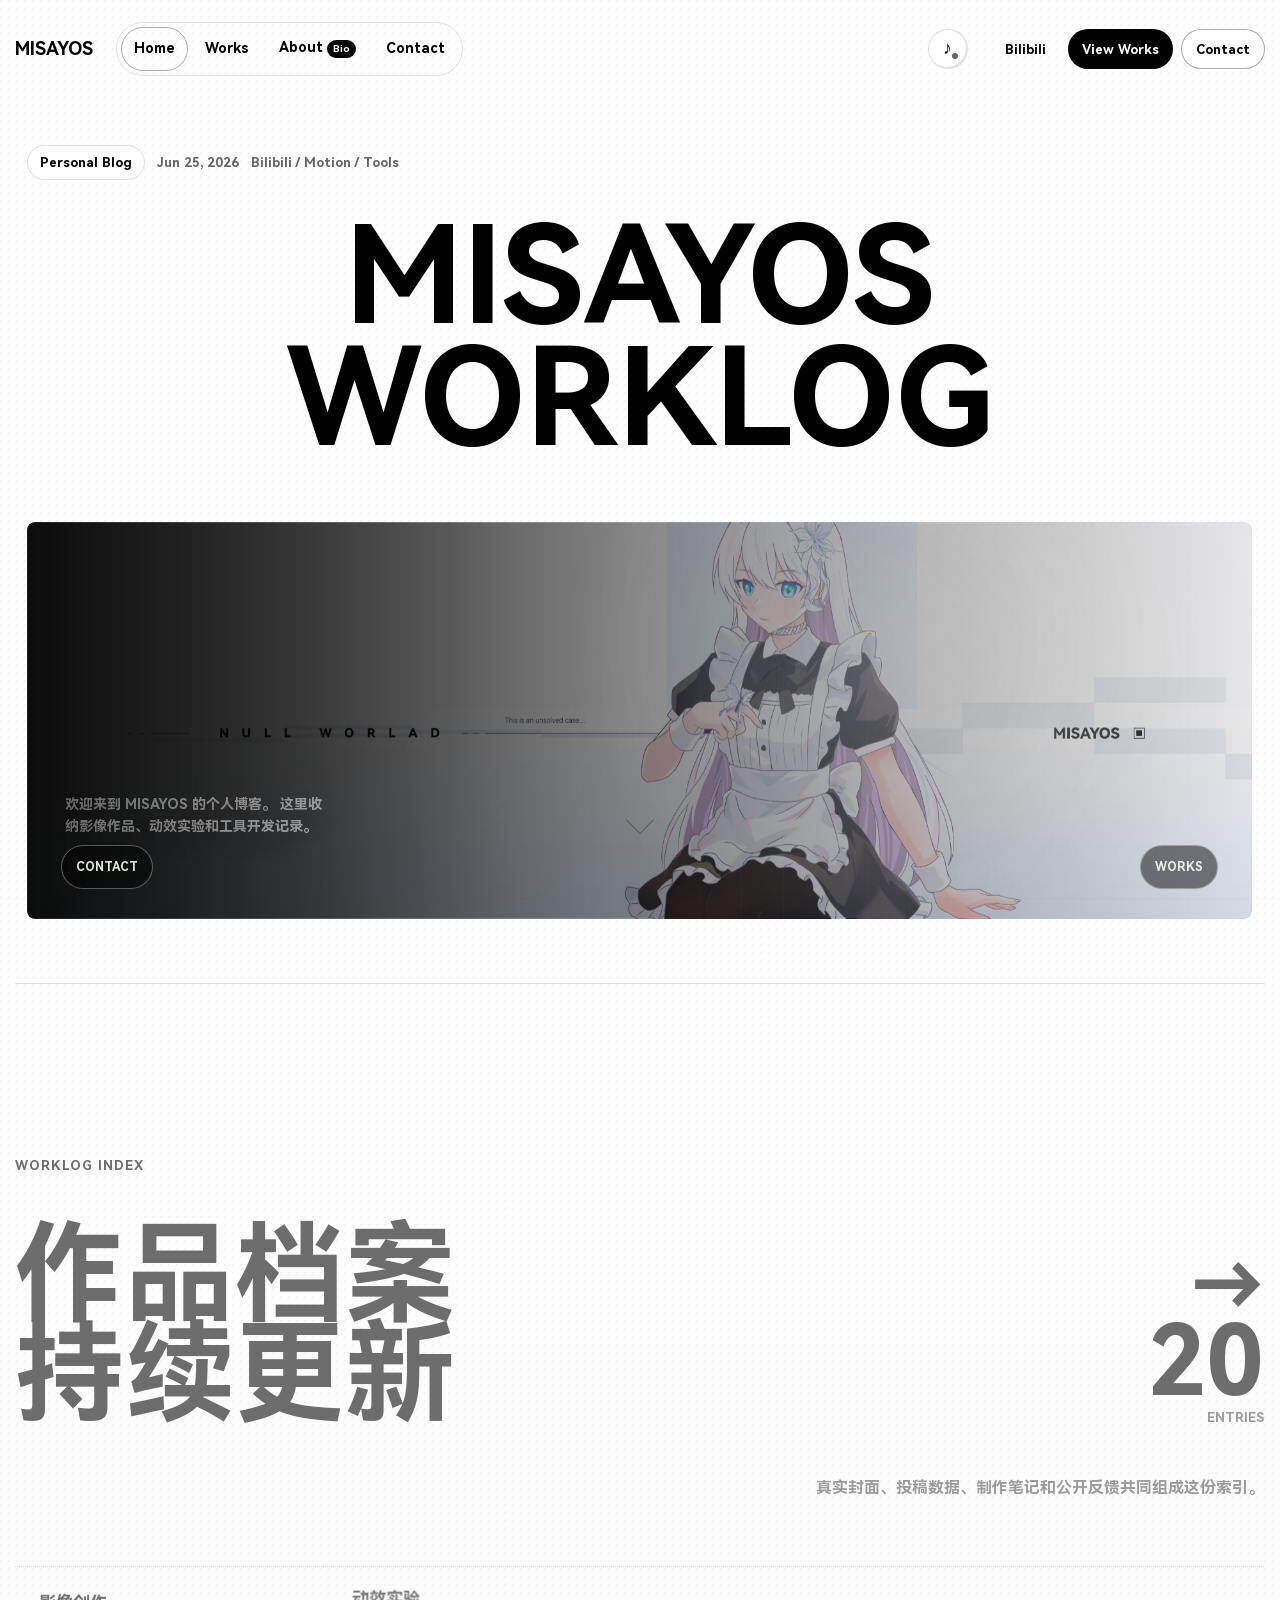
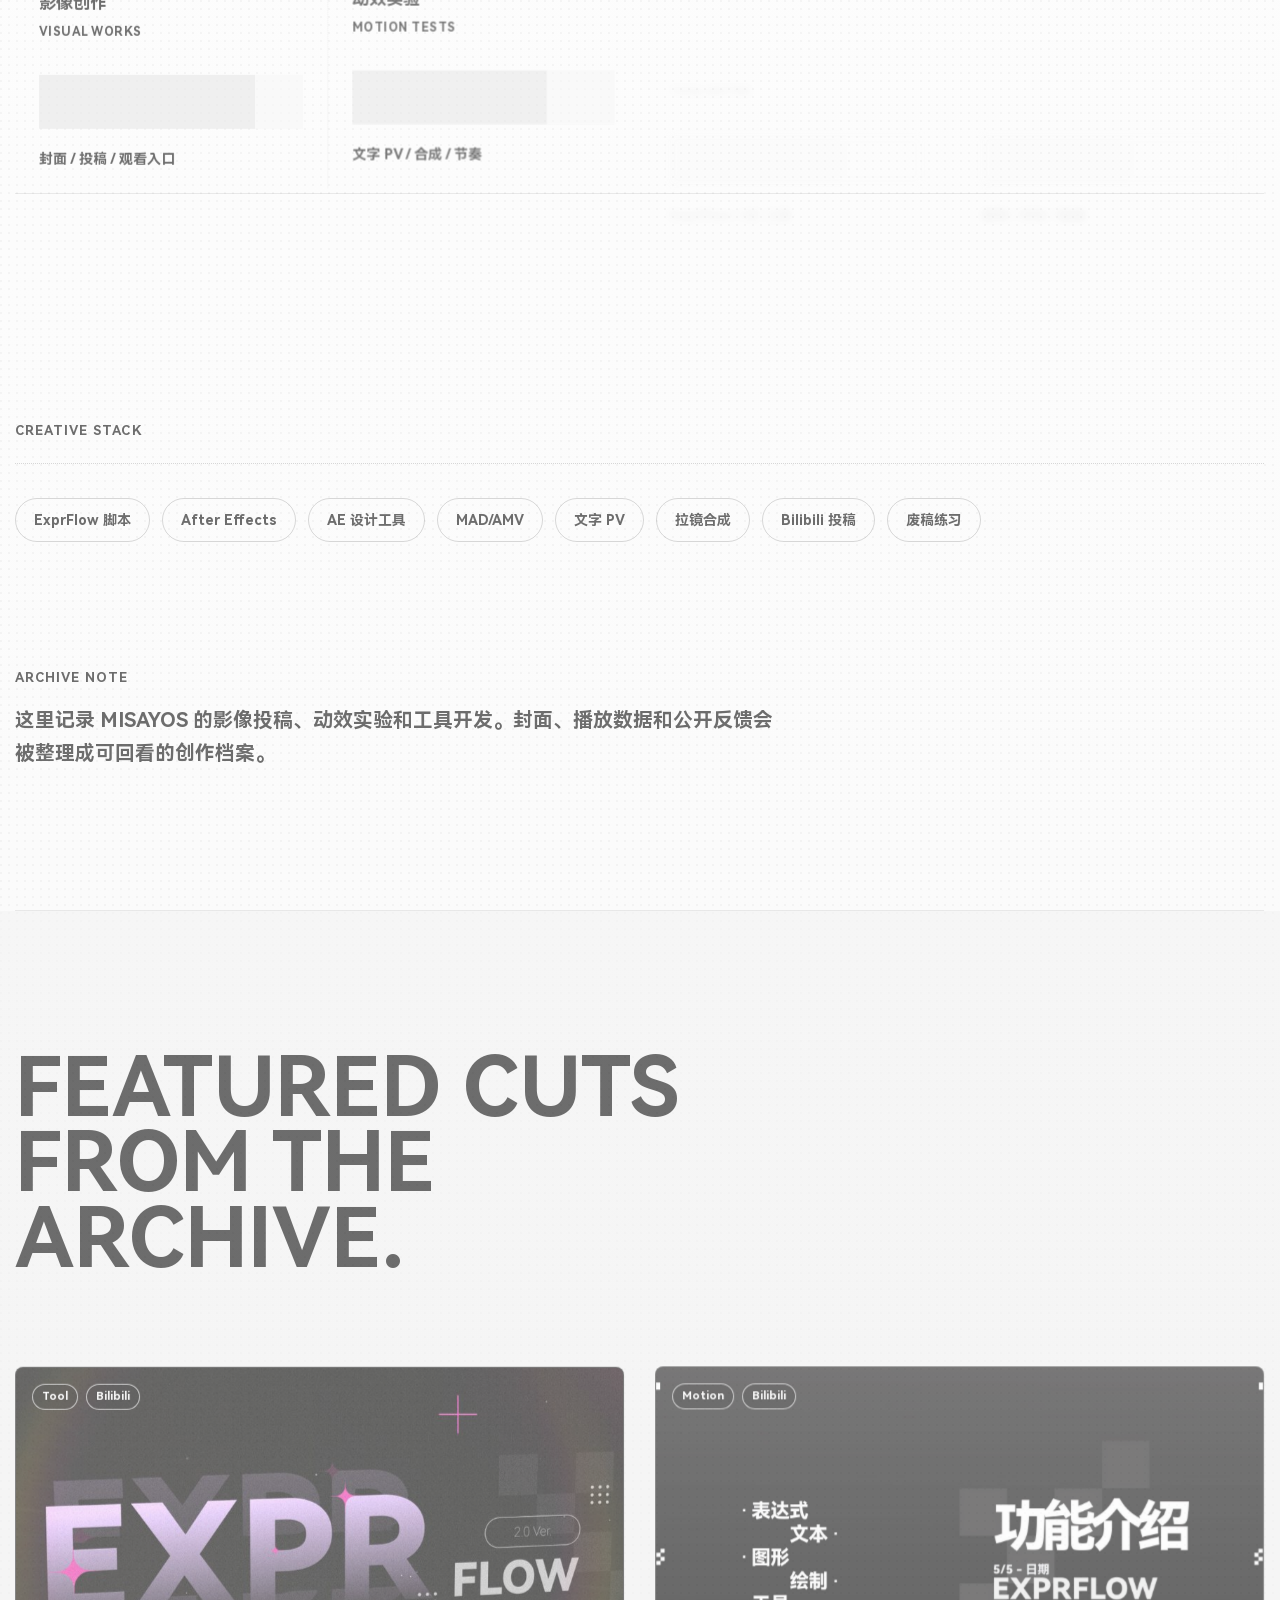
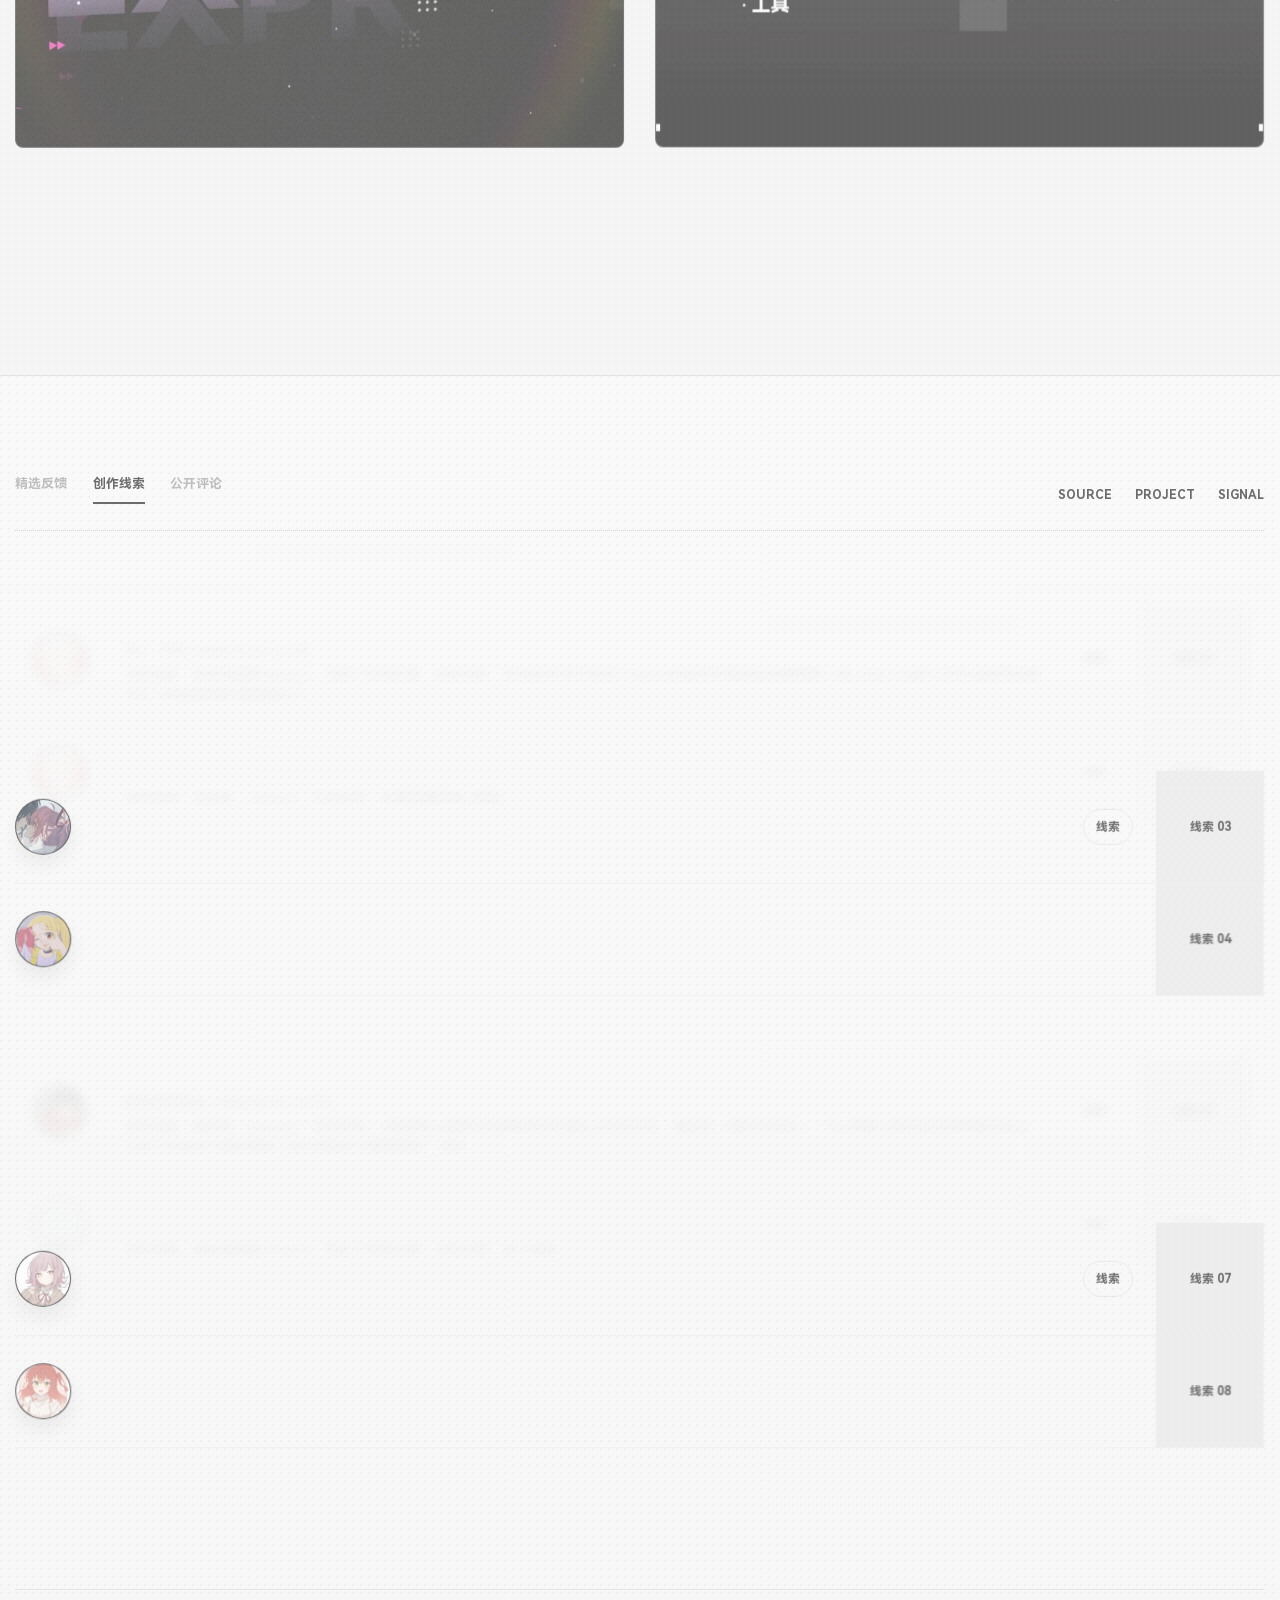
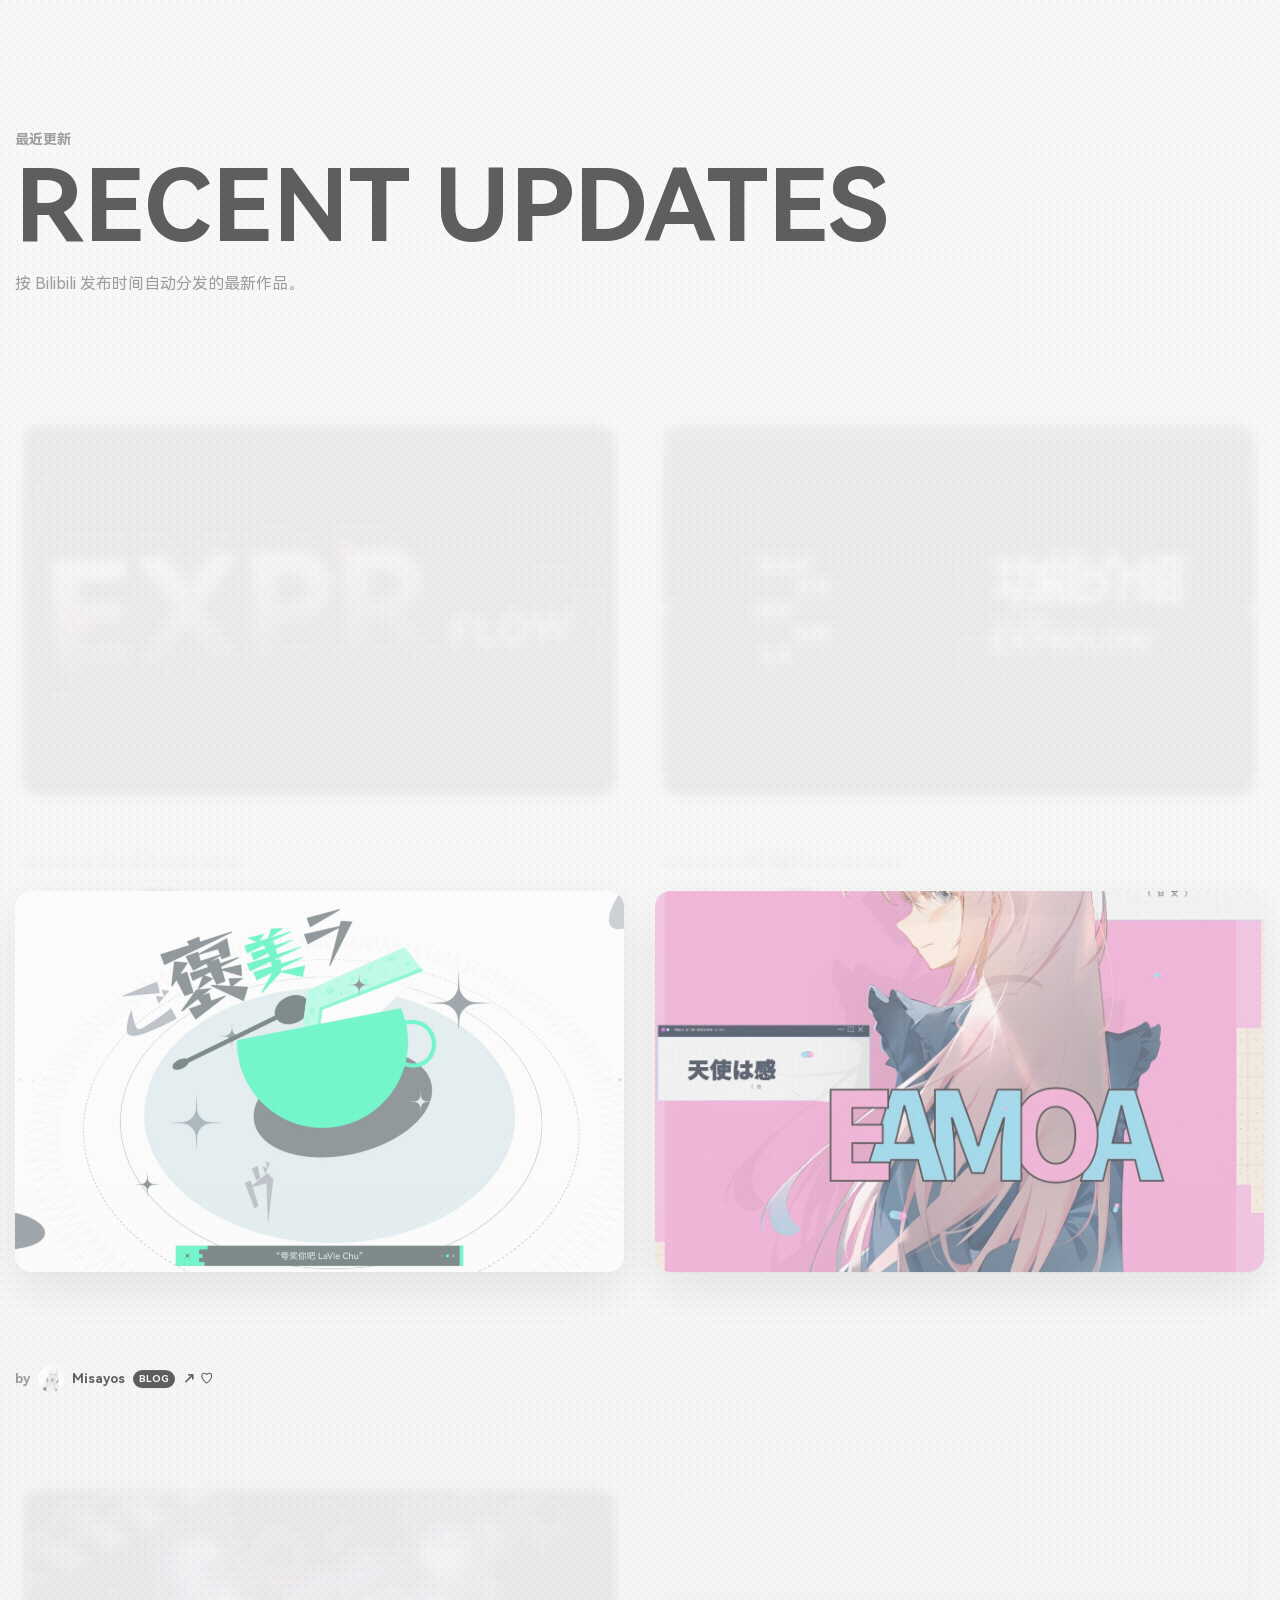
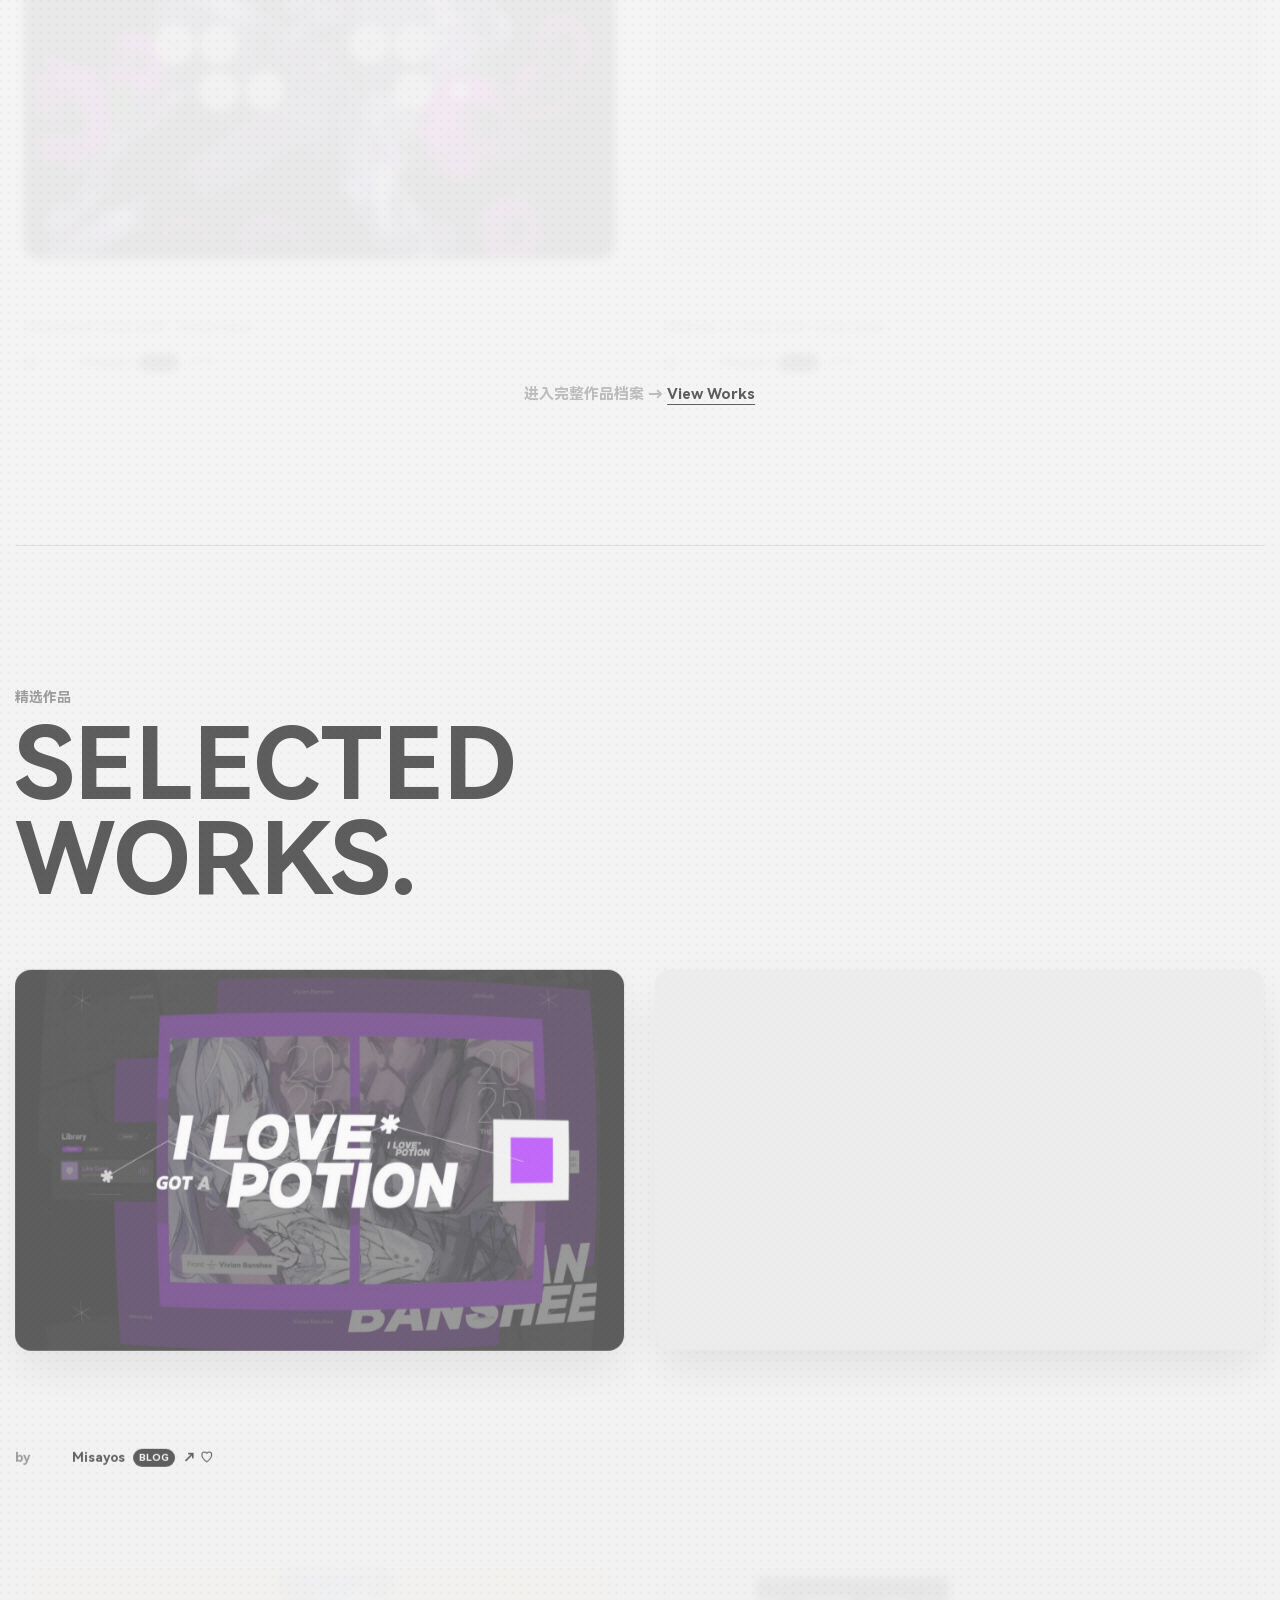
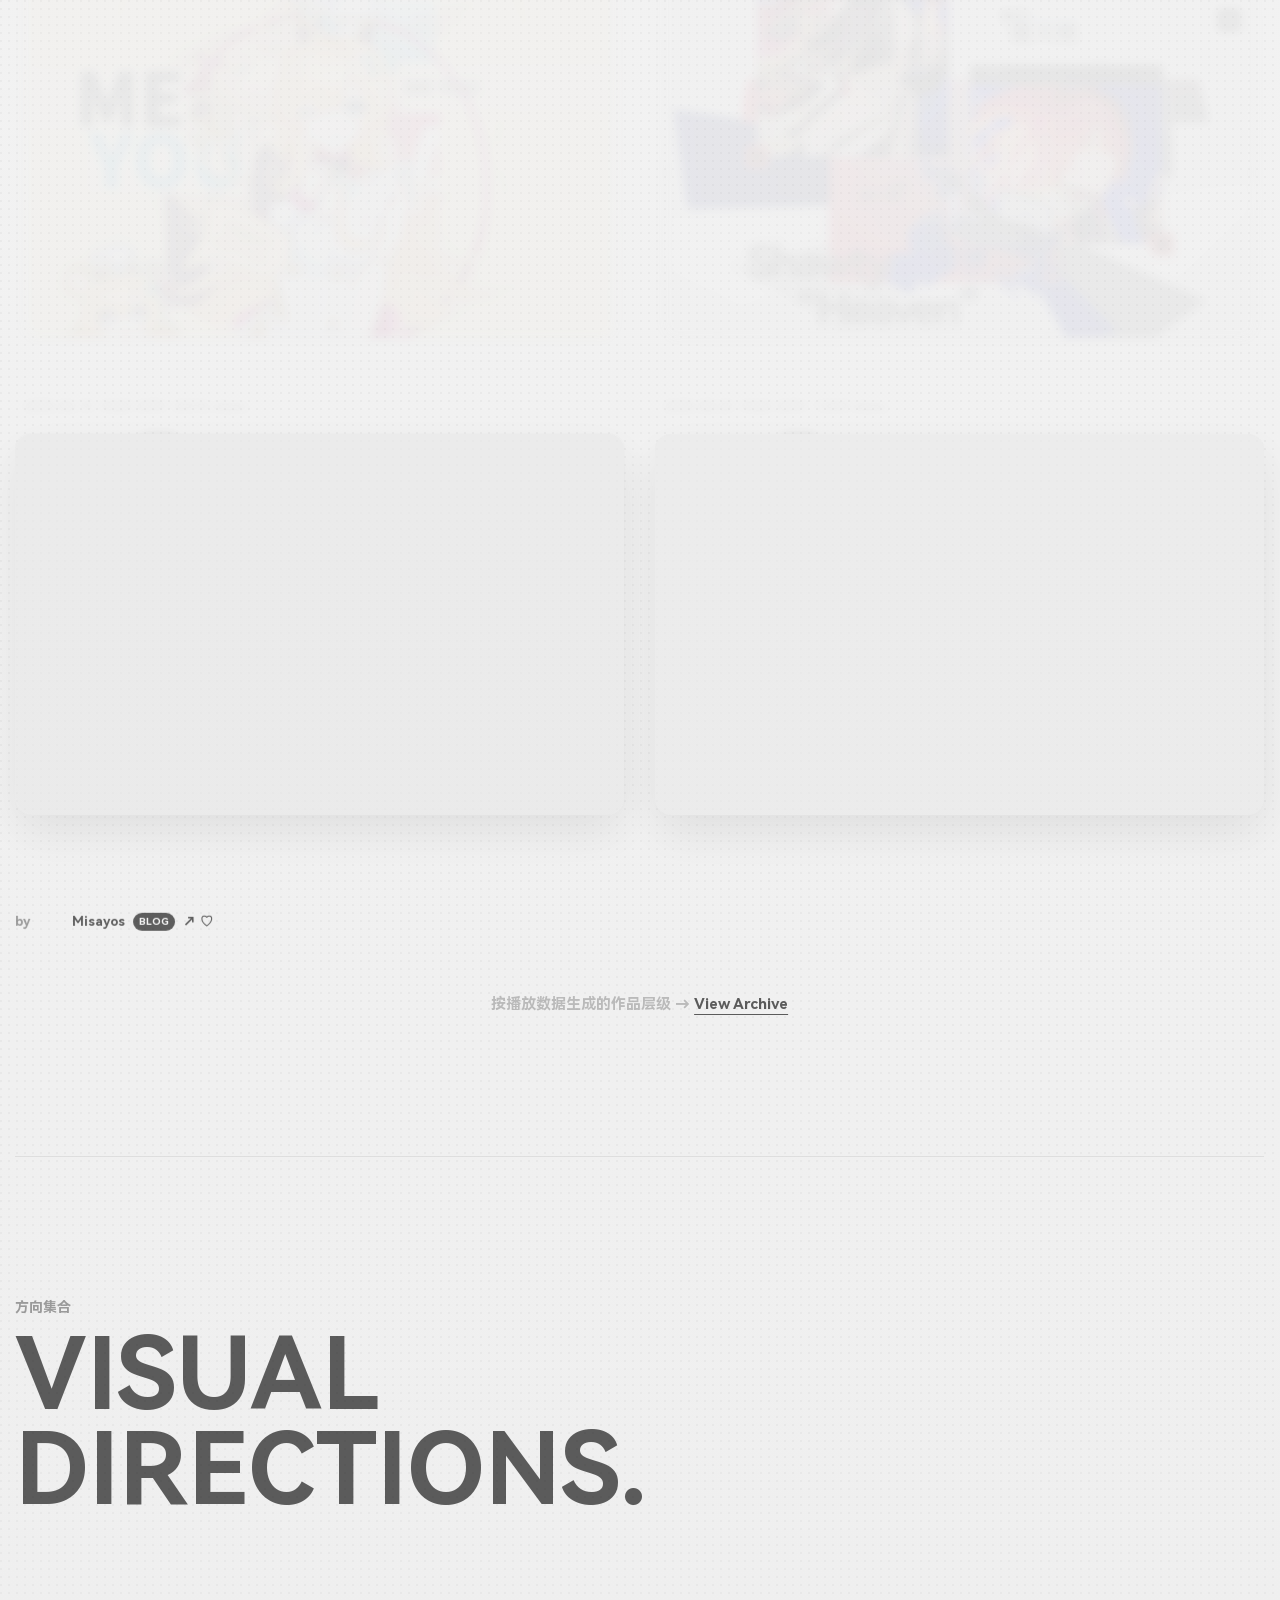
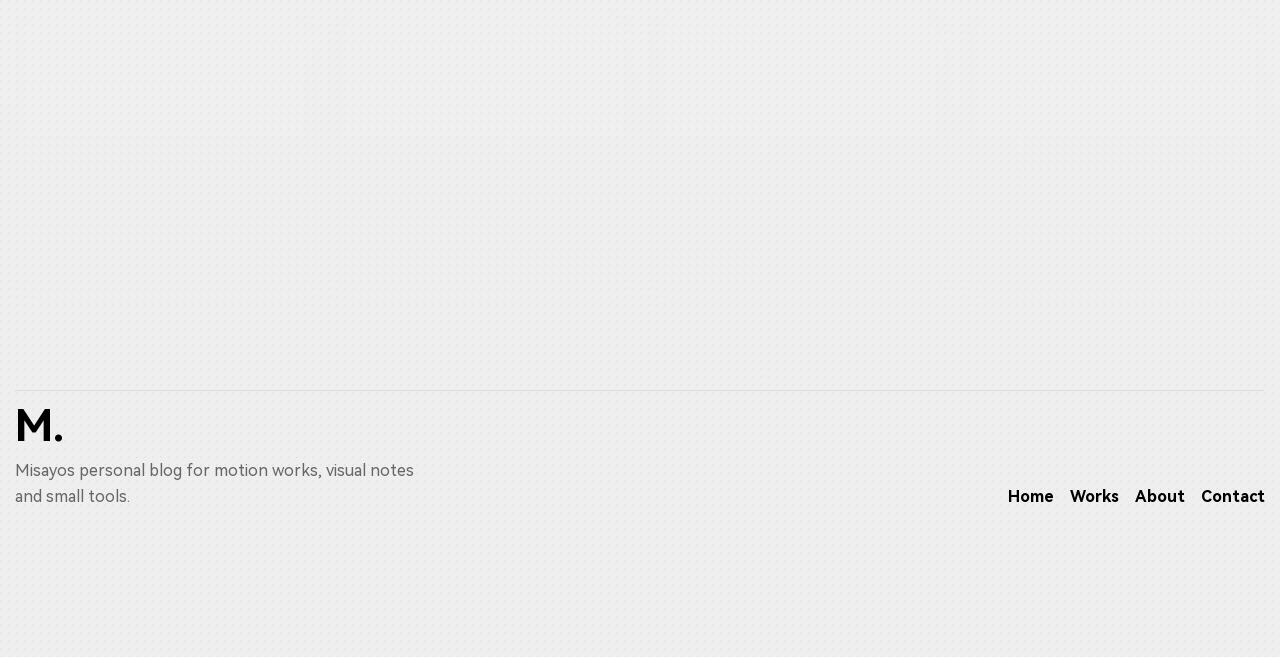
==== commit 9c2109a6: "Deploy React Worklog static build Source repo: personal-blog-impact@93a99ff2c84e Built files: 50 Gen" ====
--- a/index.html
+++ b/index.html
@@ -1,206 +1,58 @@
-<!DOCTYPE html>
-<html lang="zh-CN">
-<head>
+<!DOCTYPE html>
+<html lang="zh-CN">
+<head>
   <meta charset="UTF-8" />
   <meta name="viewport" content="width=device-width, initial-scale=1.0, viewport-fit=cover" />
   <meta http-equiv="Content-Security-Policy" content="default-src 'self'; script-src 'self' 'sha256-ucPniZiH0YSD/n37LilPWknKSIellmAg9Hv3HmVsY+k='; script-src-attr 'none'; style-src 'self' 'unsafe-inline' https://fonts.googleapis.com; font-src 'self' https://fonts.gstatic.com data:; img-src 'self' data:; connect-src 'self'; frame-src https://player.bilibili.com; object-src 'none'; base-uri 'self'; form-action 'self'; upgrade-insecure-requests" />
   <meta name="referrer" content="strict-origin-when-cross-origin" />
   <meta name="permissions-policy" content="camera=(), microphone=(), geolocation=(), usb=(), fullscreen=(self), picture-in-picture=(self)" />
   <title>Misayos Portfolio</title>
-  <meta name="description" content="Misayos 的白色沉浸式个人作品集，包含作品封面、分类、文章详情与开场加载动画。" />
-  <meta name="author" content="弥撒哟丝" />
-  <meta name="keywords" content="Misayos,弥撒哟丝,Bilibili,MAD,AMV,PV,AE脚本,动效,视频创作,个人作品集" />
+  <meta name="description" content="Misayos 的白色沉浸式个人作品集，包含作品封面、分类、作品播放与电影式页面转场。" />
+  <meta name="author" content="弥撒哟丝" />
+  <meta name="keywords" content="Misayos,弥撒哟丝,Bilibili,MAD,AMV,PV,AE脚本,动效,视频创作,个人作品集" />
   <meta name="theme-color" content="#f7f4ec" />
-
-  <!-- Open Graph -->
-  <meta property="og:type" content="website" />
-  <meta property="og:site_name" content="Misayos Portfolio" />
-  <meta property="og:title" content="Misayos Portfolio" />
-  <meta property="og:description" content="Misayos 的白色沉浸式个人作品集，包含作品封面、分类、文章详情与开场加载动画。" />
-  <meta property="og:image" content="https://misayos.xyz/assets/images/hero-profile-misayos.png" fetchpriority="low" />
+
+  <meta property="og:type" content="website" />
+  <meta property="og:site_name" content="Misayos Portfolio" />
+  <meta property="og:title" content="Misayos Portfolio" />
+  <meta property="og:description" content="Misayos 的白色沉浸式个人作品集，包含作品封面、分类、作品播放与电影式页面转场。" />
+  <meta property="og:image" content="https://misayos.xyz/assets/images/hero-profile-misayos.png" />
   <meta property="og:url" content="https://misayos.xyz/" />
-
-  <!-- Twitter Card -->
-  <meta name="twitter:card" content="summary_large_image" />
-  <meta name="twitter:title" content="Misayos Portfolio" />
-  <meta name="twitter:description" content="Misayos 的白色沉浸式个人作品集，包含作品封面、分类、文章详情与开场加载动画。" />
-  <meta name="twitter:image" content="https://misayos.xyz/assets/images/hero-profile-misayos.png" fetchpriority="low" />
-
-  <!-- Favicon -->
+
+  <meta name="twitter:card" content="summary_large_image" />
+  <meta name="twitter:title" content="Misayos Portfolio" />
+  <meta name="twitter:description" content="Misayos 的白色沉浸式个人作品集，包含作品封面、分类、作品播放与电影式页面转场。" />
+  <meta name="twitter:image" content="https://misayos.xyz/assets/images/hero-profile-misayos.png" />
+
   <link rel="icon" href="data:image/svg+xml,%3Csvg xmlns='http://www.w3.org/2000/svg' viewBox='0 0 100 100'%3E%3Crect width='100' height='100' rx='20' fill='%23f7f4ec'/%3E%3Ctext x='50' y='68' font-size='52' text-anchor='middle' fill='%2318120d' font-family='serif'%3EM%3C/text%3E%3C/svg%3E" />
-
-  <!-- Canonical -->
   <link rel="canonical" href="https://misayos.xyz/" />
-
   <link rel="preconnect" href="https://fonts.googleapis.com" />
   <link rel="preconnect" href="https://fonts.gstatic.com" crossorigin />
-  <link href="https://fonts.googleapis.com/css2?family=Send+Flowers&family=Noto+Serif+SC:wght@400..900&display=swap" rel="stylesheet" />
-  <!-- HarmonyOS Sans SC is bundled from Huawei's official font package; see assets/fonts/harmonyos-sans-sc/LICENSE.txt. -->
-
-  <link rel="preload" as="image" href="assets/images/misayos.png" fetchpriority="high" />
-
-  <link rel="stylesheet" href="css/base.css" />
-  <link rel="stylesheet" href="css/hero.css" />
-  <link rel="stylesheet" href="css/works.css" />
-  <link rel="stylesheet" href="css/room.css" />
-  <link rel="stylesheet" href="css/pages.css" />
-  <link rel="stylesheet" href="css/effects.css" />
-  <link rel="stylesheet" href="css/light-theme.css" />
-
-  <!-- JSON-LD 结构化数据 -->
-  <script type="application/ld+json">
-  {
-    "@context": "https://schema.org",
-    "@type": "ProfilePage",
-    "mainEntity": {
-      "@type": "Person",
-      "name": "弥撒哟丝",
-      "alternateName": "Misayos",
-      "url": "https://space.bilibili.com/241766776",
-      "sameAs": [
-        "https://space.bilibili.com/241766776",
-        "https://www.douyin.com/user/MS4wLjABAAAAprAGDoznwOtV2gQ9aKmTEc62YV8Ld9jvS19PByhheVA"
-      ],
-      "jobTitle": "Bilibili 视频创作者",
+  <link href="https://fonts.googleapis.com/css2?family=Archivo:wght@400..900&family=Archivo+Black&display=swap" rel="stylesheet" />
+  <link rel="preload" as="image" href="/assets/misayos-BiM0GhkK.png" fetchpriority="high" />
+
+  <script type="application/ld+json">
+  {
+    "@context": "https://schema.org",
+    "@type": "ProfilePage",
+    "mainEntity": {
+      "@type": "Person",
+      "name": "弥撒哟丝",
+      "alternateName": "Misayos",
+      "url": "https://space.bilibili.com/241766776",
+      "sameAs": [
+        "https://space.bilibili.com/241766776",
+        "https://www.douyin.com/user/MS4wLjABAAAAprAGDoznwOtV2gQ9aKmTEc62YV8Ld9jvS19PByhheVA"
+      ],
+      "jobTitle": "Bilibili 视频创作者",
       "description": "Misayos 的白色沉浸式个人作品集"
-    }
-  }
-  </script>
-</head>
+    }
+  }
+  </script>
+  <script type="module" crossorigin src="/assets/index-DutU108V.js"></script>
+  <link rel="stylesheet" crossorigin href="/assets/index-D6Hhlbg8.css">
+</head>
 <body>
-  <a class="skip-link" href="#mainContent">跳到主要内容</a>
-
-  <div class="intro-loader" id="introLoader" aria-hidden="true">
-    <div class="intro-inner">
-      <div class="intro-handwrite">
-        <span class="intro-signature-wrap">
-          <svg class="intro-signature-svg" viewBox="0 0 640 190" role="img" aria-label="Misayos" focusable="false">
-            <g class="intro-signature-ink" aria-hidden="true">
-              <path data-signature-stroke data-duration="0.46" d="M58 126 C42 98 44 58 72 44 C100 29 121 47 110 78 C100 108 75 134 60 156 C78 112 106 48 134 44 C158 40 160 72 151 104 C144 130 137 148 138 154 C148 119 169 60 198 54 C220 50 224 70 216 96 C208 124 197 141 199 154" />
-              <path data-signature-stroke data-duration="0.12" d="M238 106 C226 124 222 145 232 151 C244 157 256 140 262 126" />
-              <path data-signature-stroke data-duration="0.15" d="M304 104 C287 89 260 96 258 116 C256 133 292 124 292 144 C292 160 262 160 251 142" />
-              <path data-signature-stroke data-duration="0.16" d="M348 106 C326 97 306 116 303 136 C300 156 326 160 340 134 C338 154 356 158 370 130" />
-              <path data-signature-stroke data-duration="0.18" d="M391 106 C379 128 373 149 384 154 C398 160 411 126 417 104 C412 144 398 174 372 178" />
-              <path data-signature-stroke data-duration="0.15" d="M475 112 C459 94 427 103 423 129 C419 154 447 165 466 148 C484 132 489 119 475 112" />
-              <path data-signature-stroke data-duration="0.15" d="M535 104 C518 89 491 96 489 116 C487 133 523 124 523 145 C523 162 493 161 482 144" />
-            </g>
-          </svg>
-        </span>
-      </div>
-    </div>
-  </div>
-
-  <div class="sr-status" aria-live="polite" id="screenStatus">当前位于首页</div>
-
-  <div class="site" id="siteRoot">
-    <header class="topbar" aria-label="站点导航">
-      <button class="brand" type="button" data-route="home" aria-label="返回首页">Null world</button>
-      <button class="nav-toggle" type="button" aria-expanded="false" aria-controls="navMenu" aria-label="打开导航菜单">
-        <span class="nav-toggle-bar" aria-hidden="true"></span>
-        <span class="nav-toggle-bar" aria-hidden="true"></span>
-        <span class="nav-toggle-bar" aria-hidden="true"></span>
-      </button>
-      <nav class="nav-links" id="navMenu" aria-label="主导航">
-        <button class="nav-btn active" type="button" data-route="home" aria-current="page">Home</button>
-        <button class="nav-btn" type="button" data-route="blog">Works</button>
-        <button class="nav-btn" type="button" data-route="about">About</button>
-        <button class="nav-btn" type="button" data-route="contact">Contact</button>
-      </nav>
-    </header>
-
-    <main id="mainContent" tabindex="-1">
-      <section class="page-view" id="homeView" data-view="home" aria-labelledby="homeTitle">
-        <h1 class="sr-only" id="homeTitle" data-layered-title>Misayos Portfolio</h1>
-        <div class="hero">
-          <div class="hero-main">
-            <div class="hero-slice-stage" id="heroSliceStage" data-state="scattered" aria-label="Misayos 作品切片主视觉">
-              <div class="hero-slice-field" aria-label="移动鼠标寻找主视觉对齐视角">
-                <div class="hero-slice slice-a" data-hero-slice data-scatter-x="-42" data-scatter-y="18" data-scatter-rotation="-5" aria-hidden="true">
-                  <img src="assets/images/misayos.png" width="1916" height="821" alt="" aria-hidden="true" loading="eager" decoding="async" />
-                </div>
-                <div class="hero-slice slice-b" data-hero-slice data-scatter-x="34" data-scatter-y="-28" data-scatter-rotation="4" aria-hidden="true">
-                  <img src="assets/images/misayos.png" width="1916" height="821" alt="" aria-hidden="true" loading="eager" decoding="async" />
-                </div>
-                <div class="hero-slice slice-c" data-hero-slice data-scatter-x="-34" data-scatter-y="42" data-scatter-rotation="5.5" aria-hidden="true">
-                  <img src="assets/images/misayos.png" width="1916" height="821" alt="" aria-hidden="true" loading="eager" decoding="async" />
-                </div>
-                <div class="hero-slice slice-d" data-hero-slice data-scatter-x="8" data-scatter-y="-10" data-scatter-rotation="-2.5" aria-hidden="true">
-                  <img src="assets/images/misayos.png" width="1916" height="821" alt="" aria-hidden="true" loading="eager" decoding="async" />
-                </div>
-                <div class="hero-slice slice-e" data-hero-slice data-scatter-x="42" data-scatter-y="36" data-scatter-rotation="6" aria-hidden="true">
-                  <img src="assets/images/misayos.png" width="1916" height="821" alt="" aria-hidden="true" loading="eager" decoding="async" />
-                </div>
-              </div>
-              <span class="hero-slice-index bottom" aria-hidden="true">Visual System 2026</span>
-              <p class="hero-copy"><strong>欢迎来到我的个人博客。</strong> 这里是 Misayos。</p>
-              <div class="hero-actions" aria-label="首页快捷操作">
-                <button class="hero-cta hero-cta-primary" type="button" data-route="blog">观看作品</button>
-                <button class="hero-cta hero-cta-secondary" type="button" data-route="about">了解我</button>
-              </div>
-            </div>
-          </div>
-        </div>
-
-      </section>
-
-      <section class="page-view inactive" id="blogView" data-view="blog" aria-labelledby="blogTitle">
-        <div class="section-head reveal-block">
-          <div>
-            <div class="kicker">作品集</div>
-            <h2 class="section-title" id="blogTitle">这是一期悬案。</h2>
-          </div>
-        </div>
-        <div class="projects grid-mode" id="projectList" aria-label="作品项目列表"></div>
-      </section>
-
-      <section class="page-view inactive" id="aboutView" data-view="about" aria-labelledby="aboutTitle">
-        <div class="about-grid reveal-block">
-          <div>
-            <div class="kicker">About</div>
-            <h2 class="about-title" id="aboutTitle">Misayos</h2>
-            <p class="about-text">这里整理个人影像创作、动效实验和作品记录。</p>
-            <p class="about-text">主要更新来自 Bilibili 投稿，也会保留一些视觉系统和页面交互尝试。</p>
-          </div>
-        </div>
-      </section>
-
-      <section class="page-view inactive" id="contactView" data-view="contact" aria-labelledby="contactTitle">
-        <div class="contact-grid reveal-block">
-          <div>
-            <div class="kicker">Contact</div>
-            <h2 class="contact-title" id="contactTitle">Follow the updates.</h2>
-            <p class="contact-text">作品更新、视觉实验和工具开发记录会继续汇总到这里。Bilibili 名称：弥撒哟丝；抖音号：mmmisayos。</p>
-          </div>
-        </div>
-      </section>
-    </main>
-  </div>
-
-  <div class="video-player hidden" id="videoPlayer" role="dialog" aria-modal="true" aria-labelledby="playerTitle" aria-describedby="playerDesc">
-    <div class="player-shell" role="document">
-      <div class="player-frame-wrap" id="playerFrameWrap"></div>
-      <aside class="player-info">
-        <div class="player-head">
-          <span class="kicker" style="margin:0">Now playing</span>
-          <button class="player-close" type="button" id="playerClose" aria-label="关闭播放器">×</button>
-        </div>
-        <h2 class="player-title" id="playerTitle"></h2>
-        <p class="player-desc" id="playerDesc"></p>
-        <div class="player-meta" id="playerMeta"></div>
-        <div class="player-actions" id="playerActions"></div>
-      </aside>
-    </div>
-  </div>
-
-  <script src="js/gsap.min.js"></script>
-  <script src="data/bilibili-videos.js"></script>
-  <script src="js/app-state.js"></script>
-  <script src="js/app-render.js"></script>
-  <script src="js/app-3d.js"></script>
-  <script src="js/app-connections.js"></script>
-  <script src="js/app-animation.js"></script>
-  <script src="js/app-router-player.js"></script>
-  <script src="js/app-events.js"></script>
-  <script src="js/app-init.js"></script>
-</body>
-</html>
+  <div id="root"></div>
+</body>
+</html>
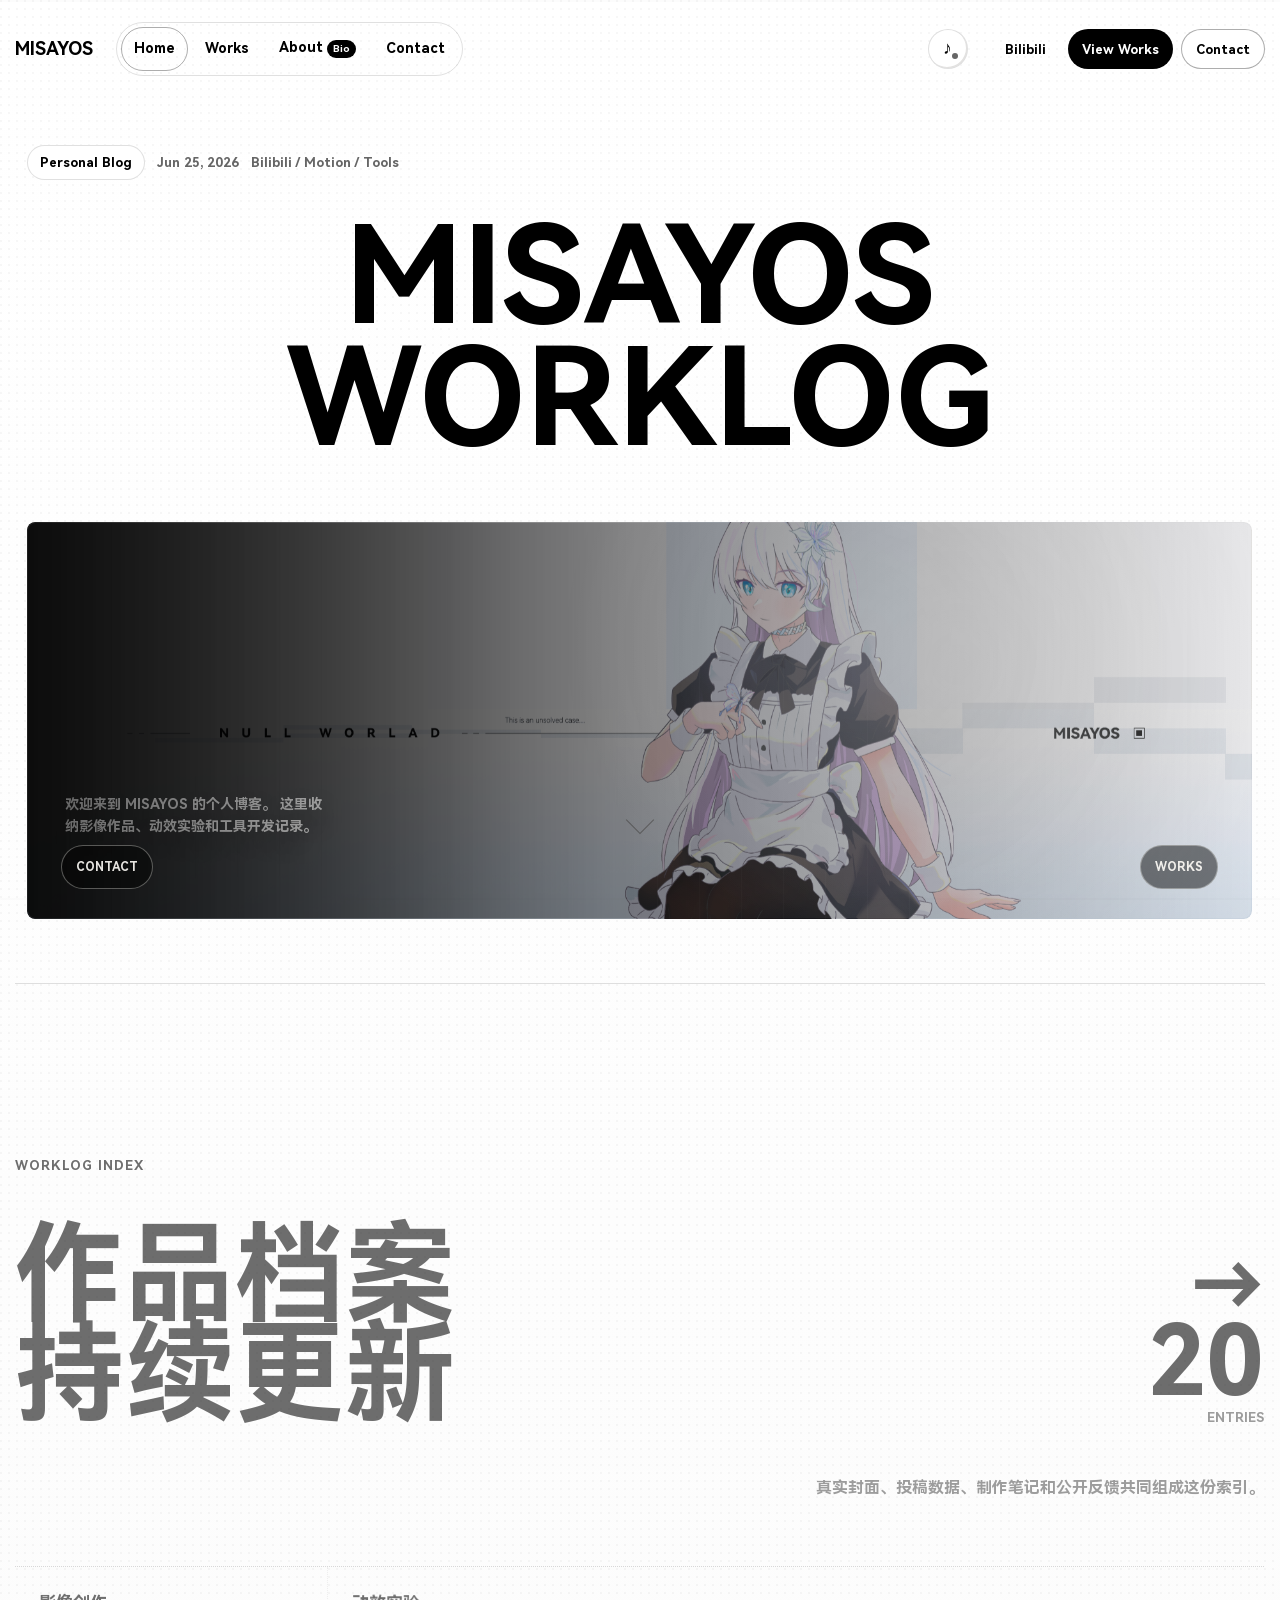
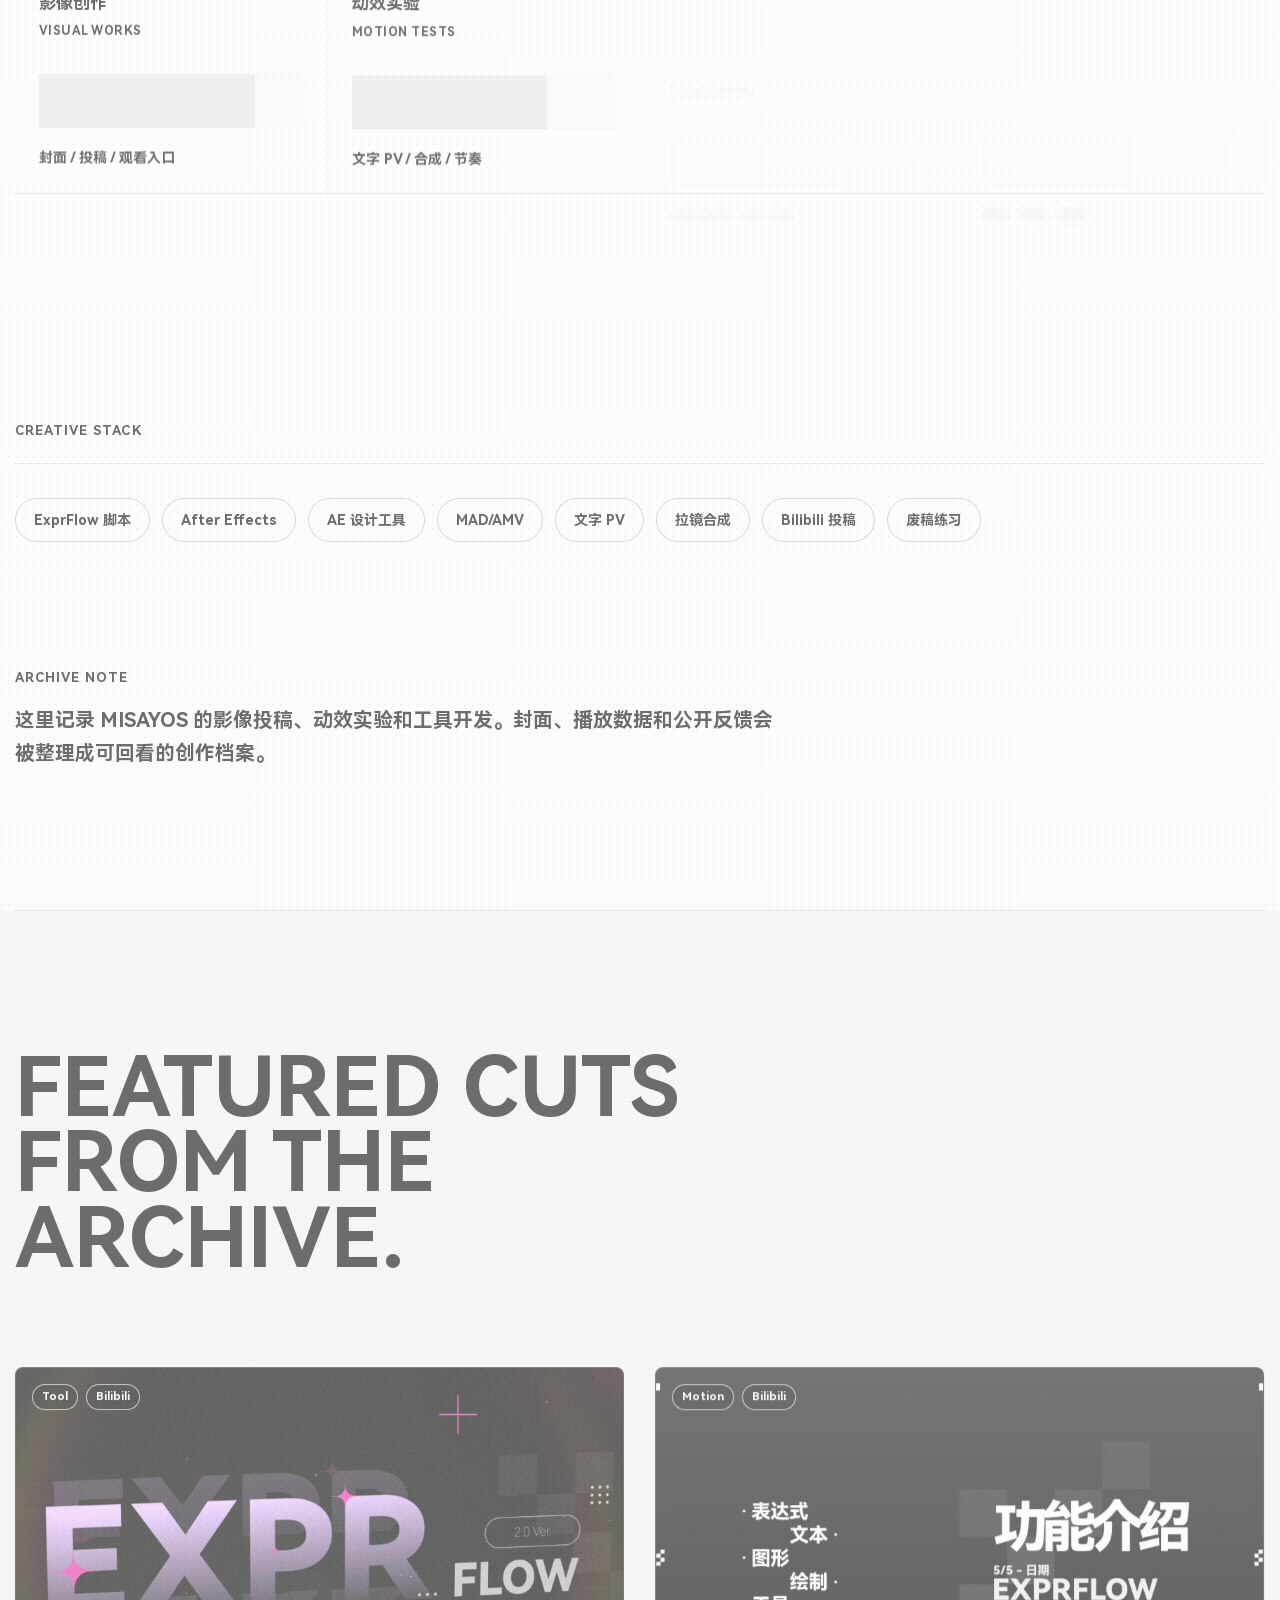
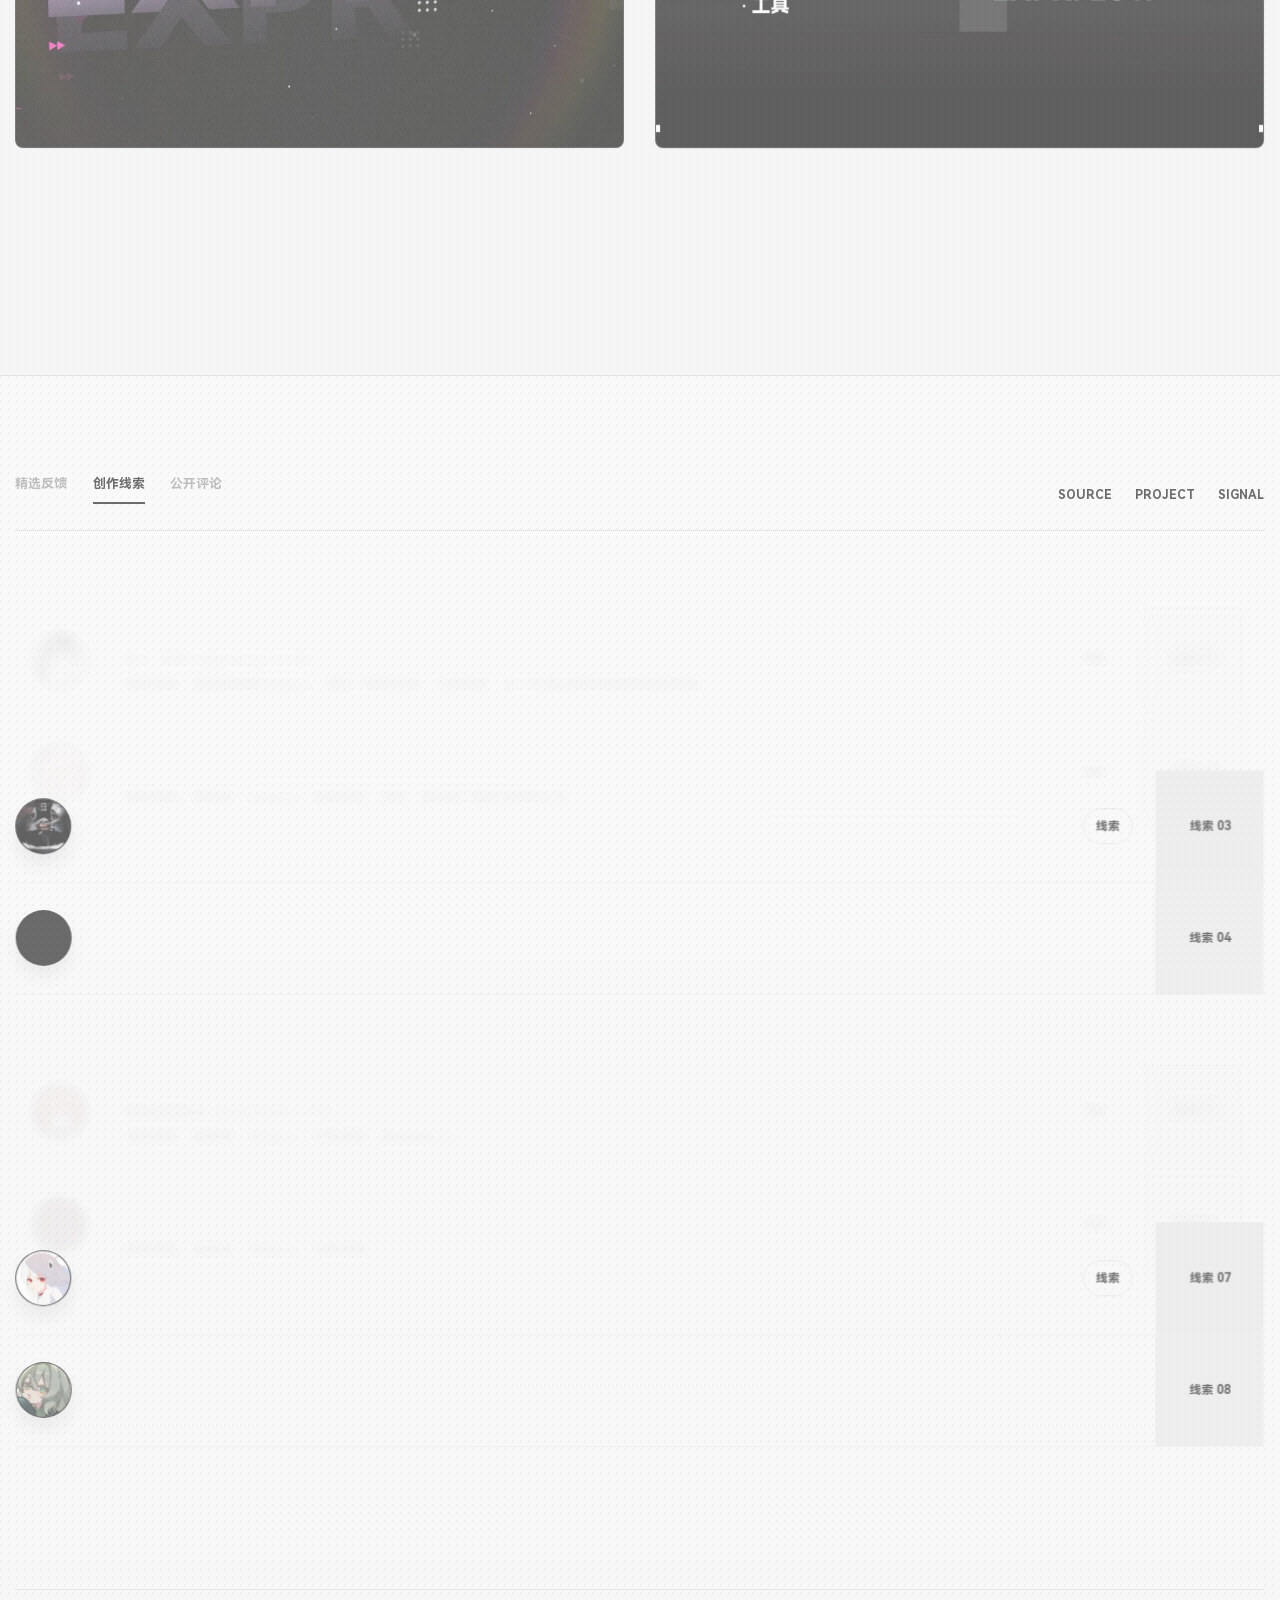
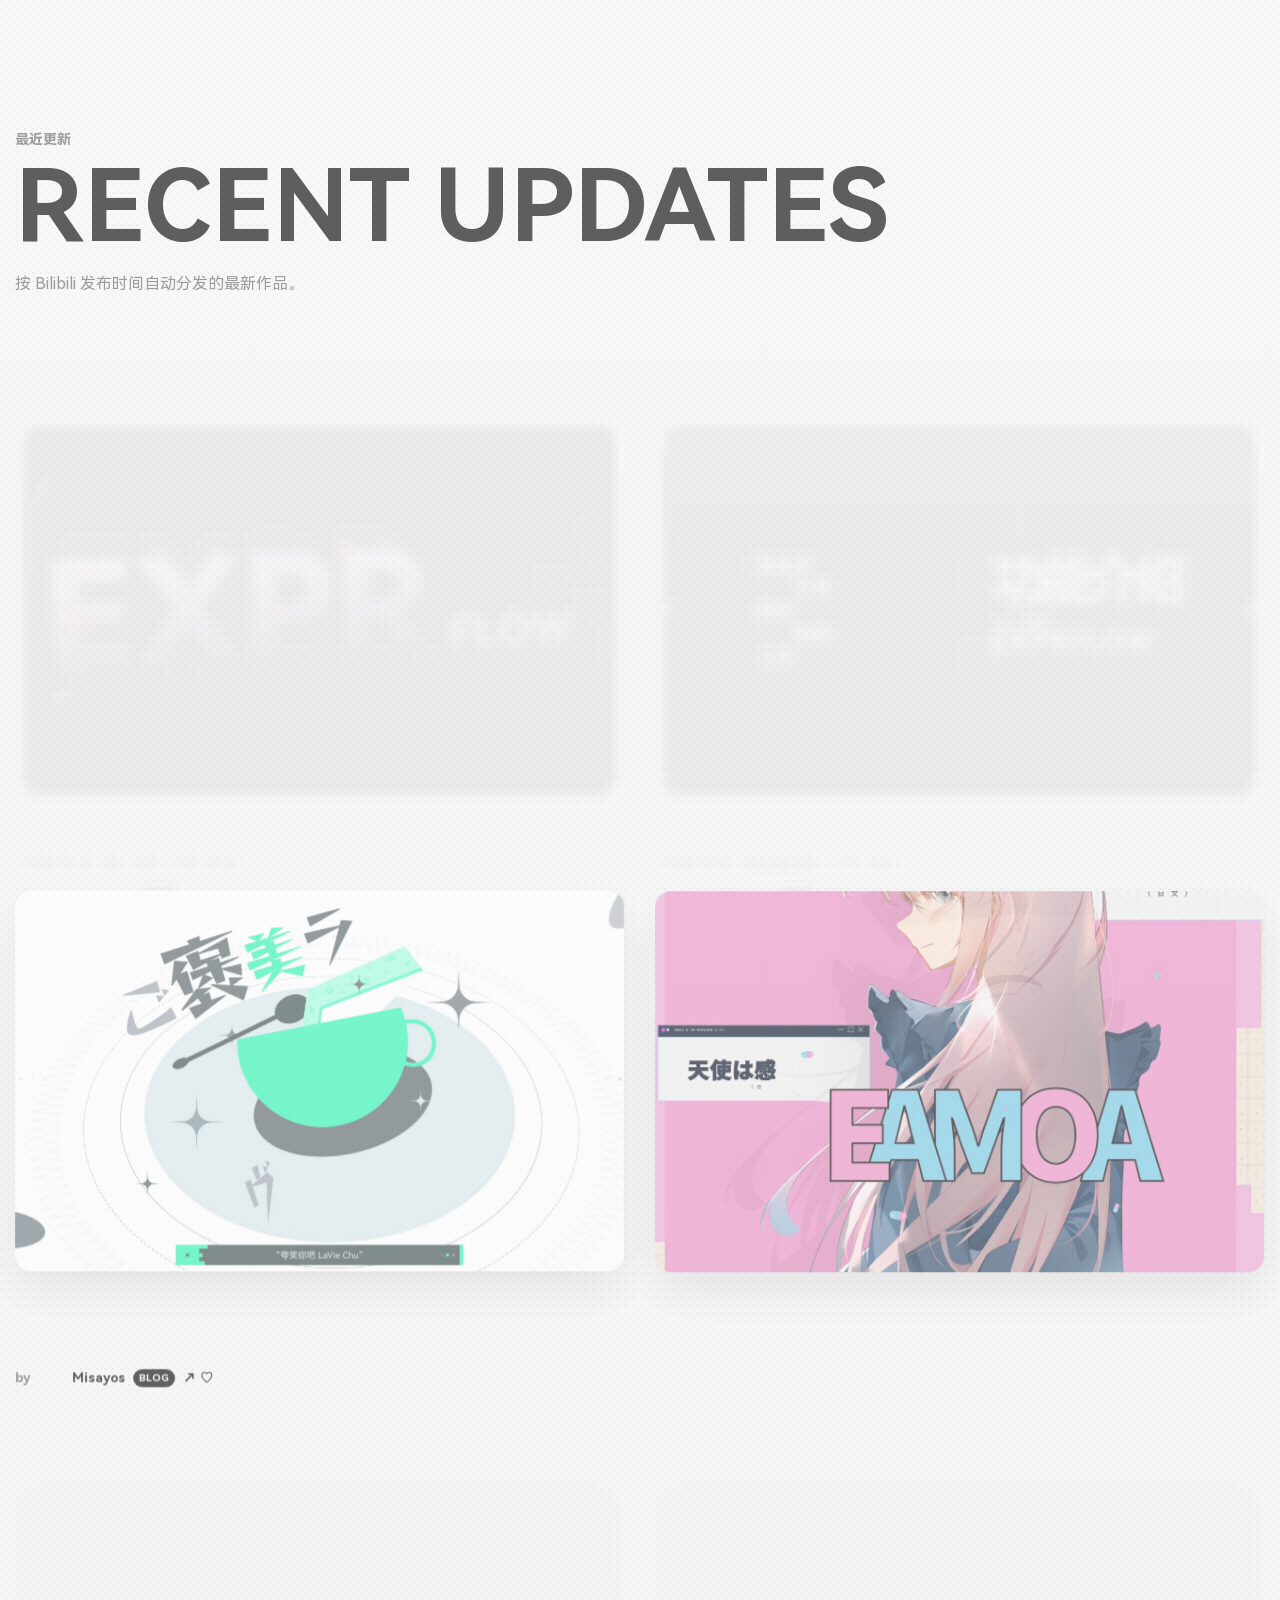
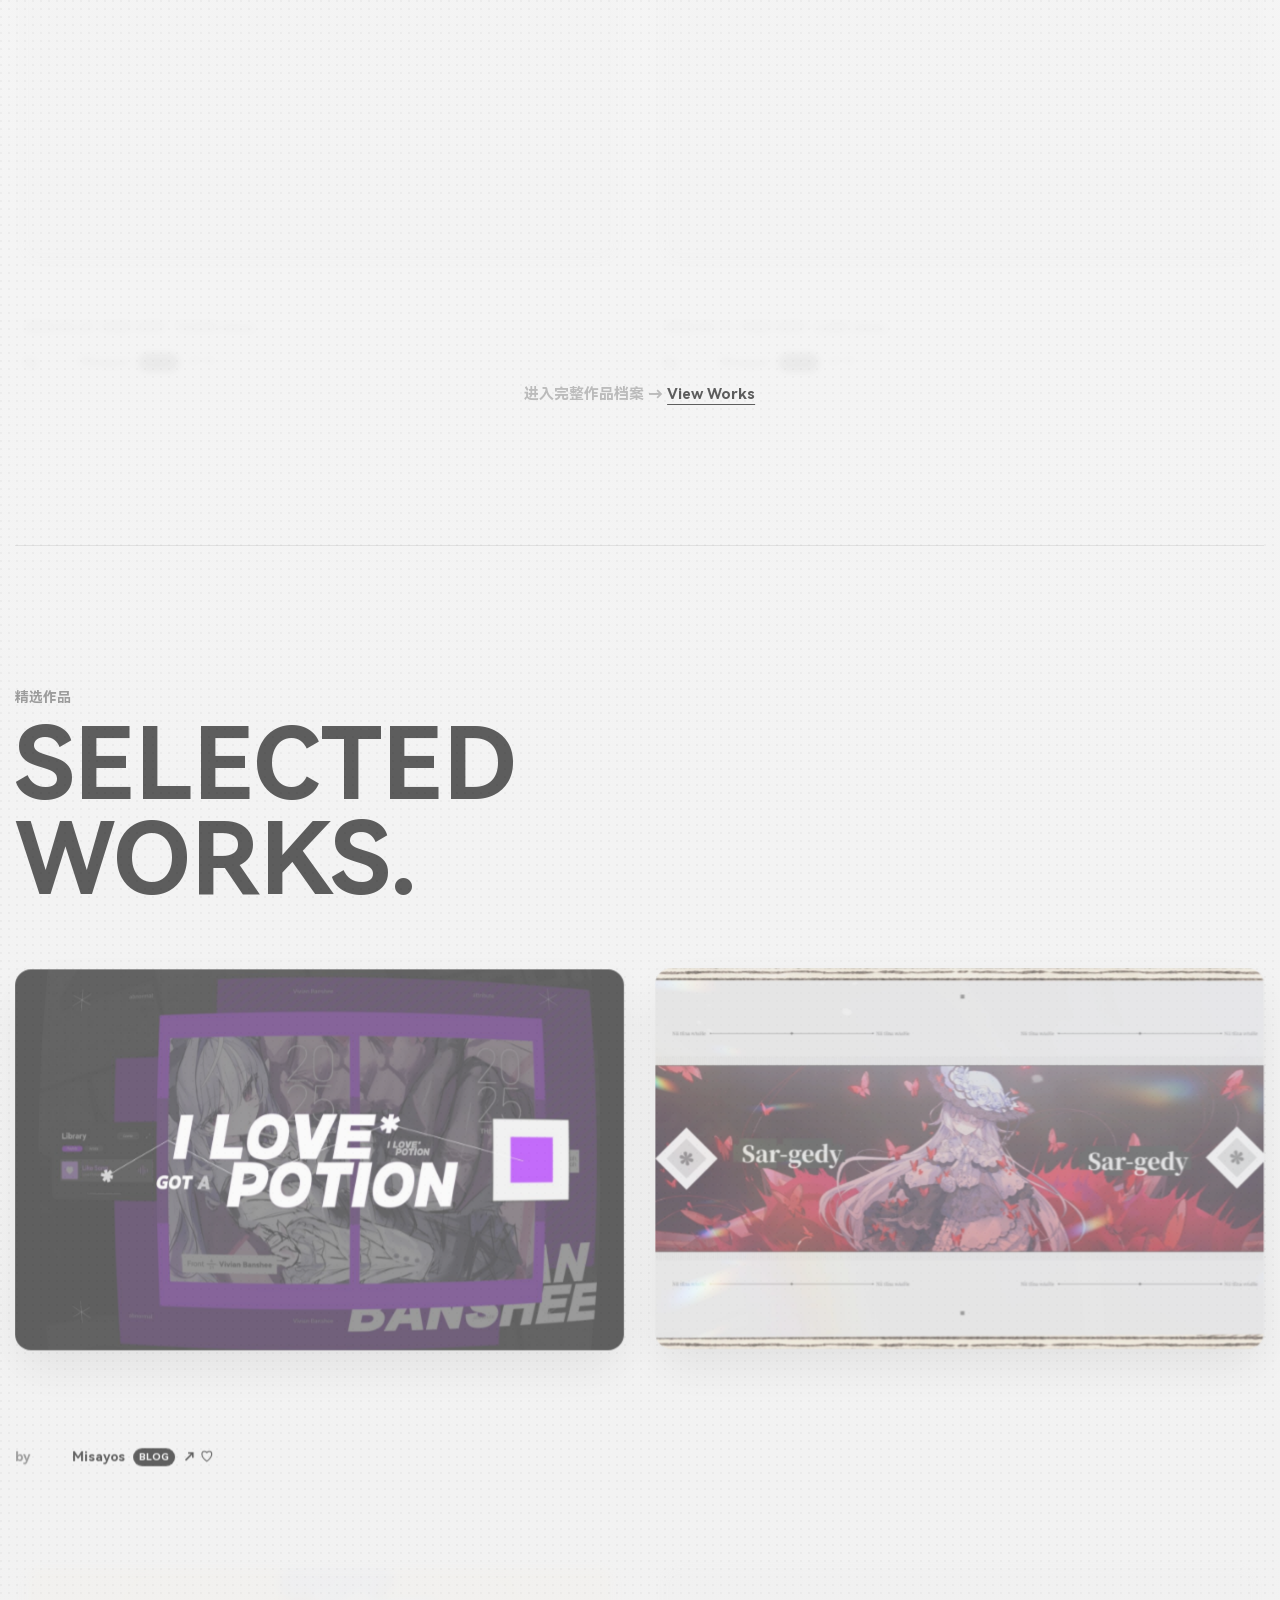
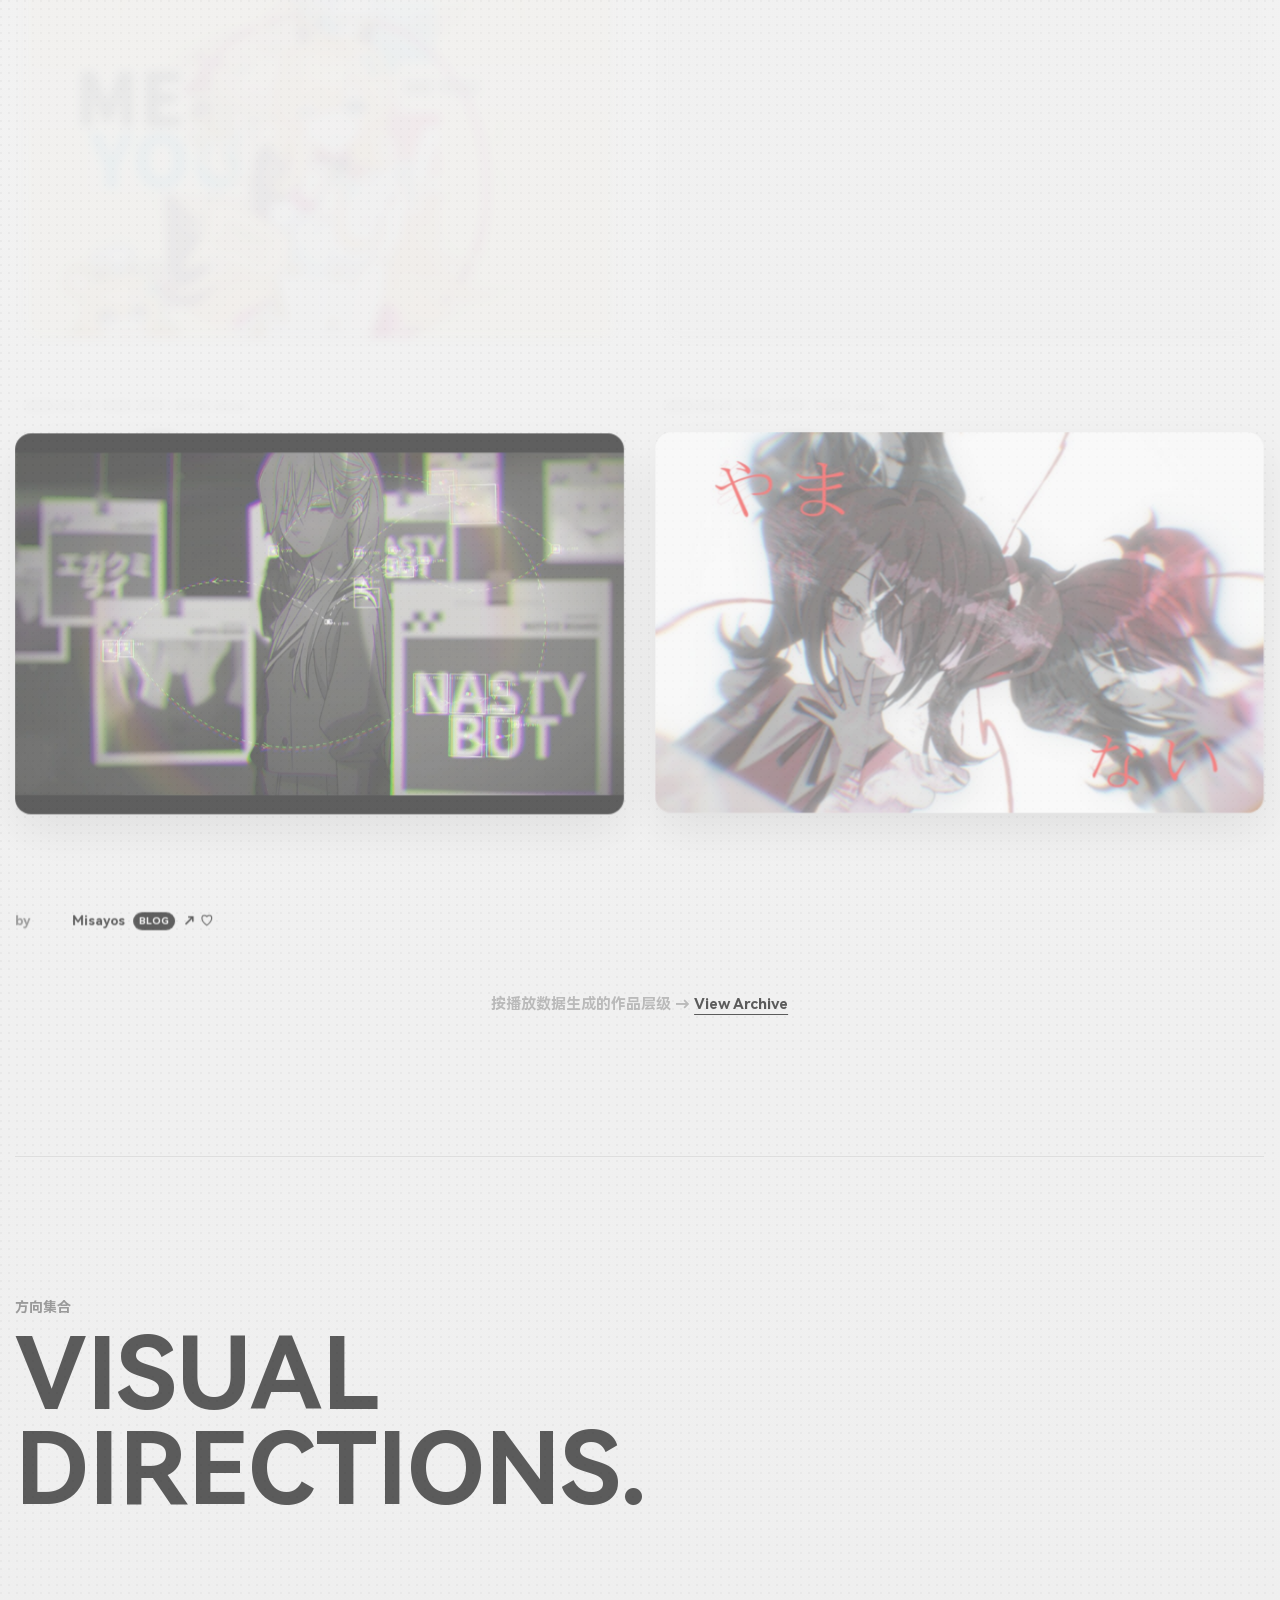
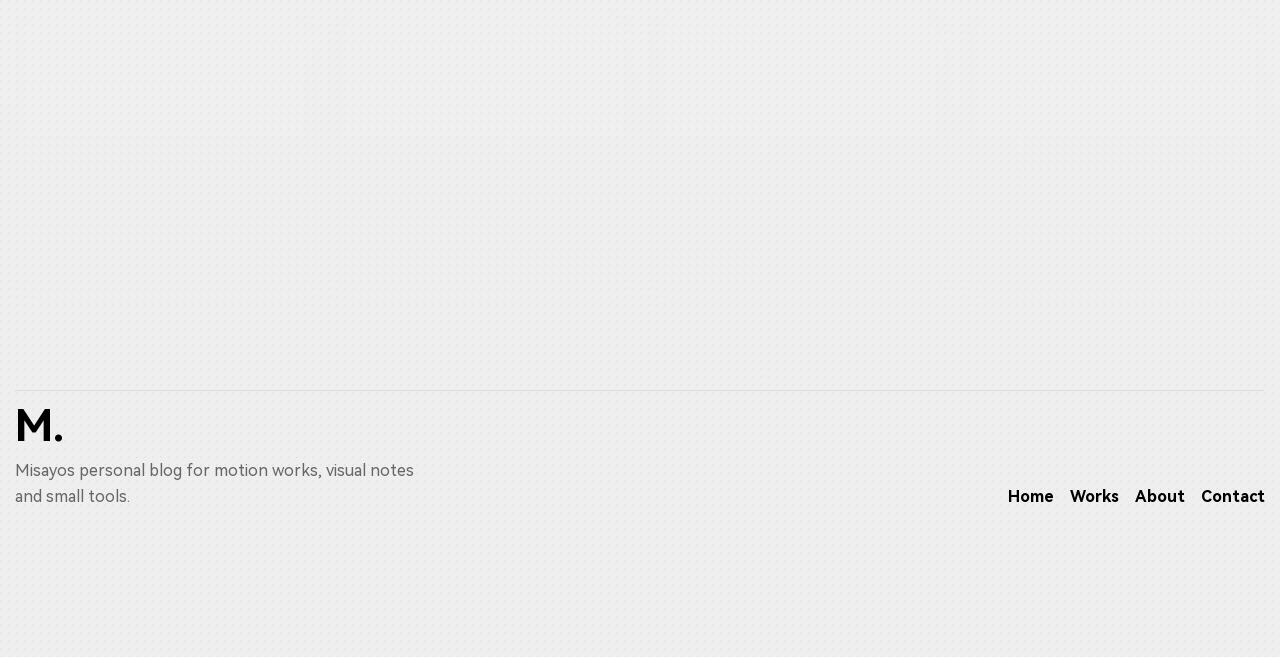
==== commit 4e0171b3: "Publish React awards build 2026-06-29" ====
--- a/index.html
+++ b/index.html
@@ -49,7 +49,7 @@
     }
   }
   </script>
-  <script type="module" crossorigin src="/assets/index-DutU108V.js"></script>
+  <script type="module" crossorigin src="/assets/index-C4C8BNxm.js"></script>
   <link rel="stylesheet" crossorigin href="/assets/index-D6Hhlbg8.css">
 </head>
 <body>
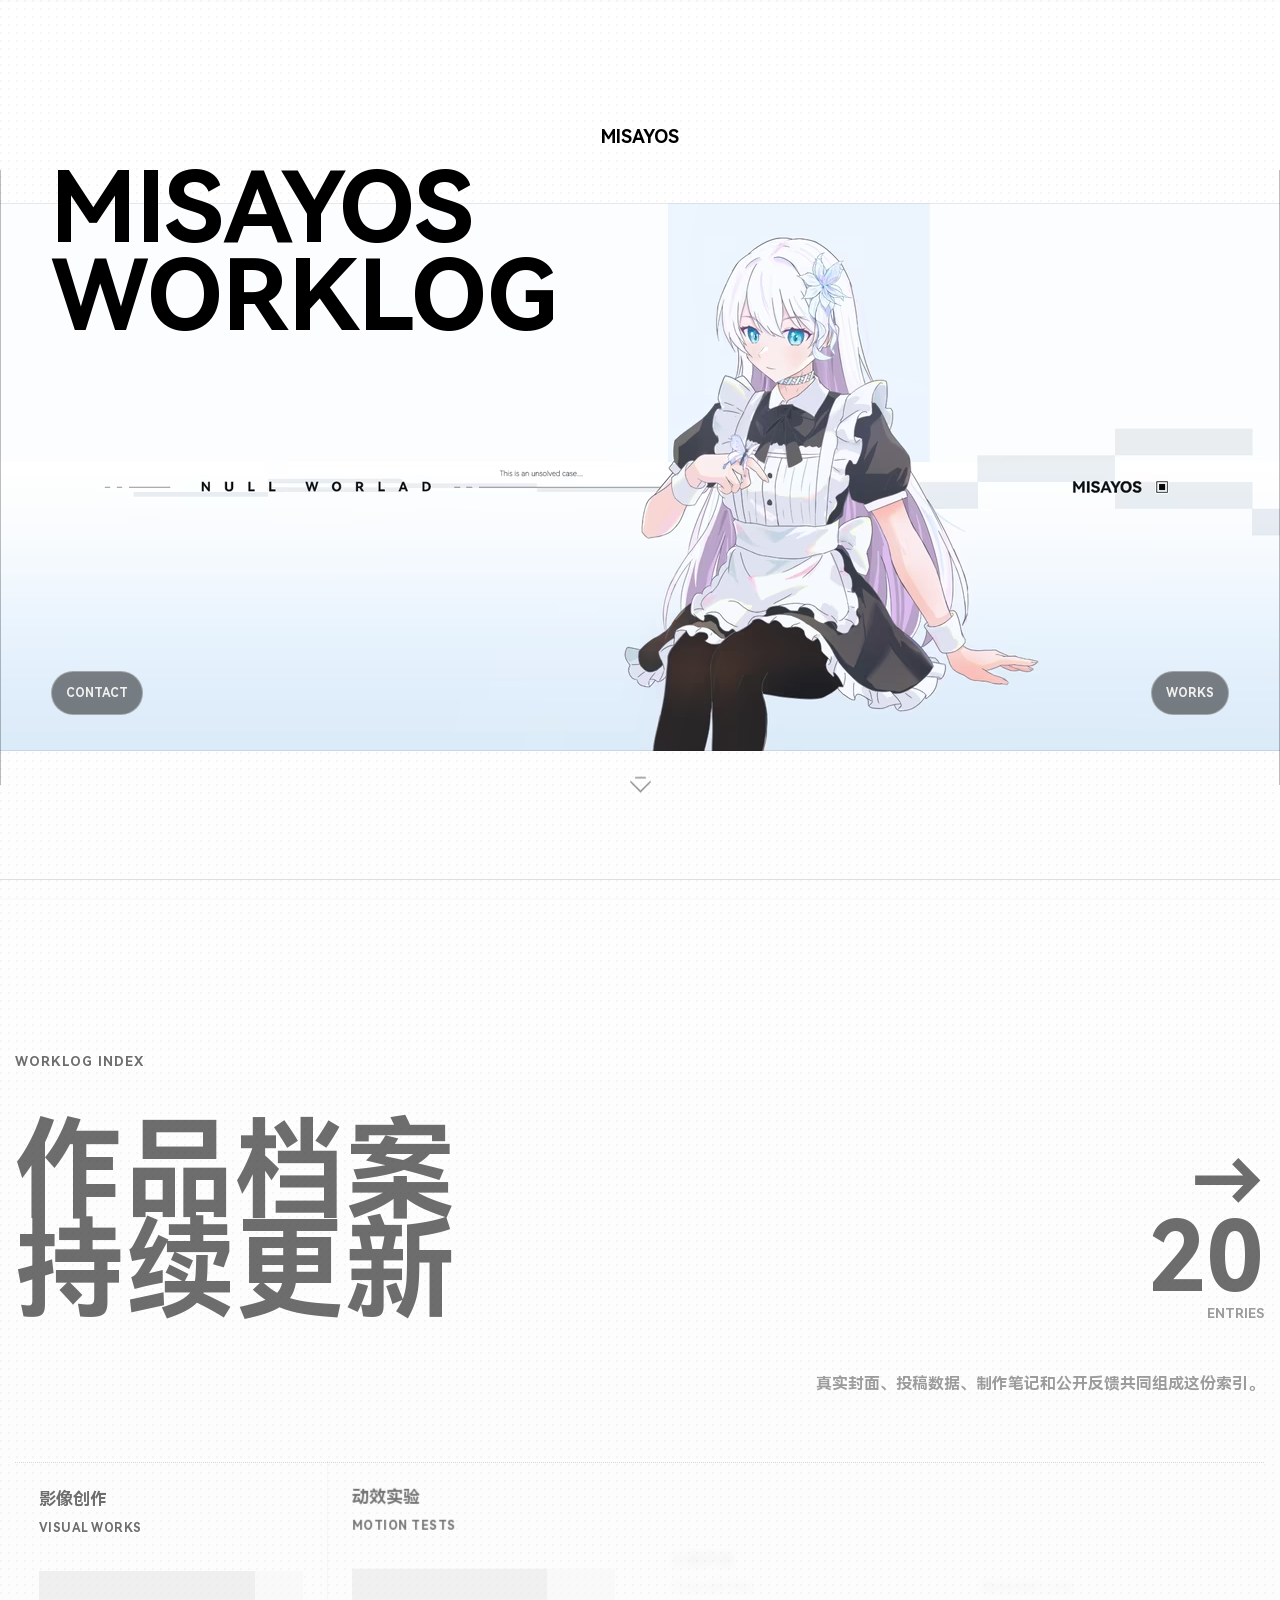
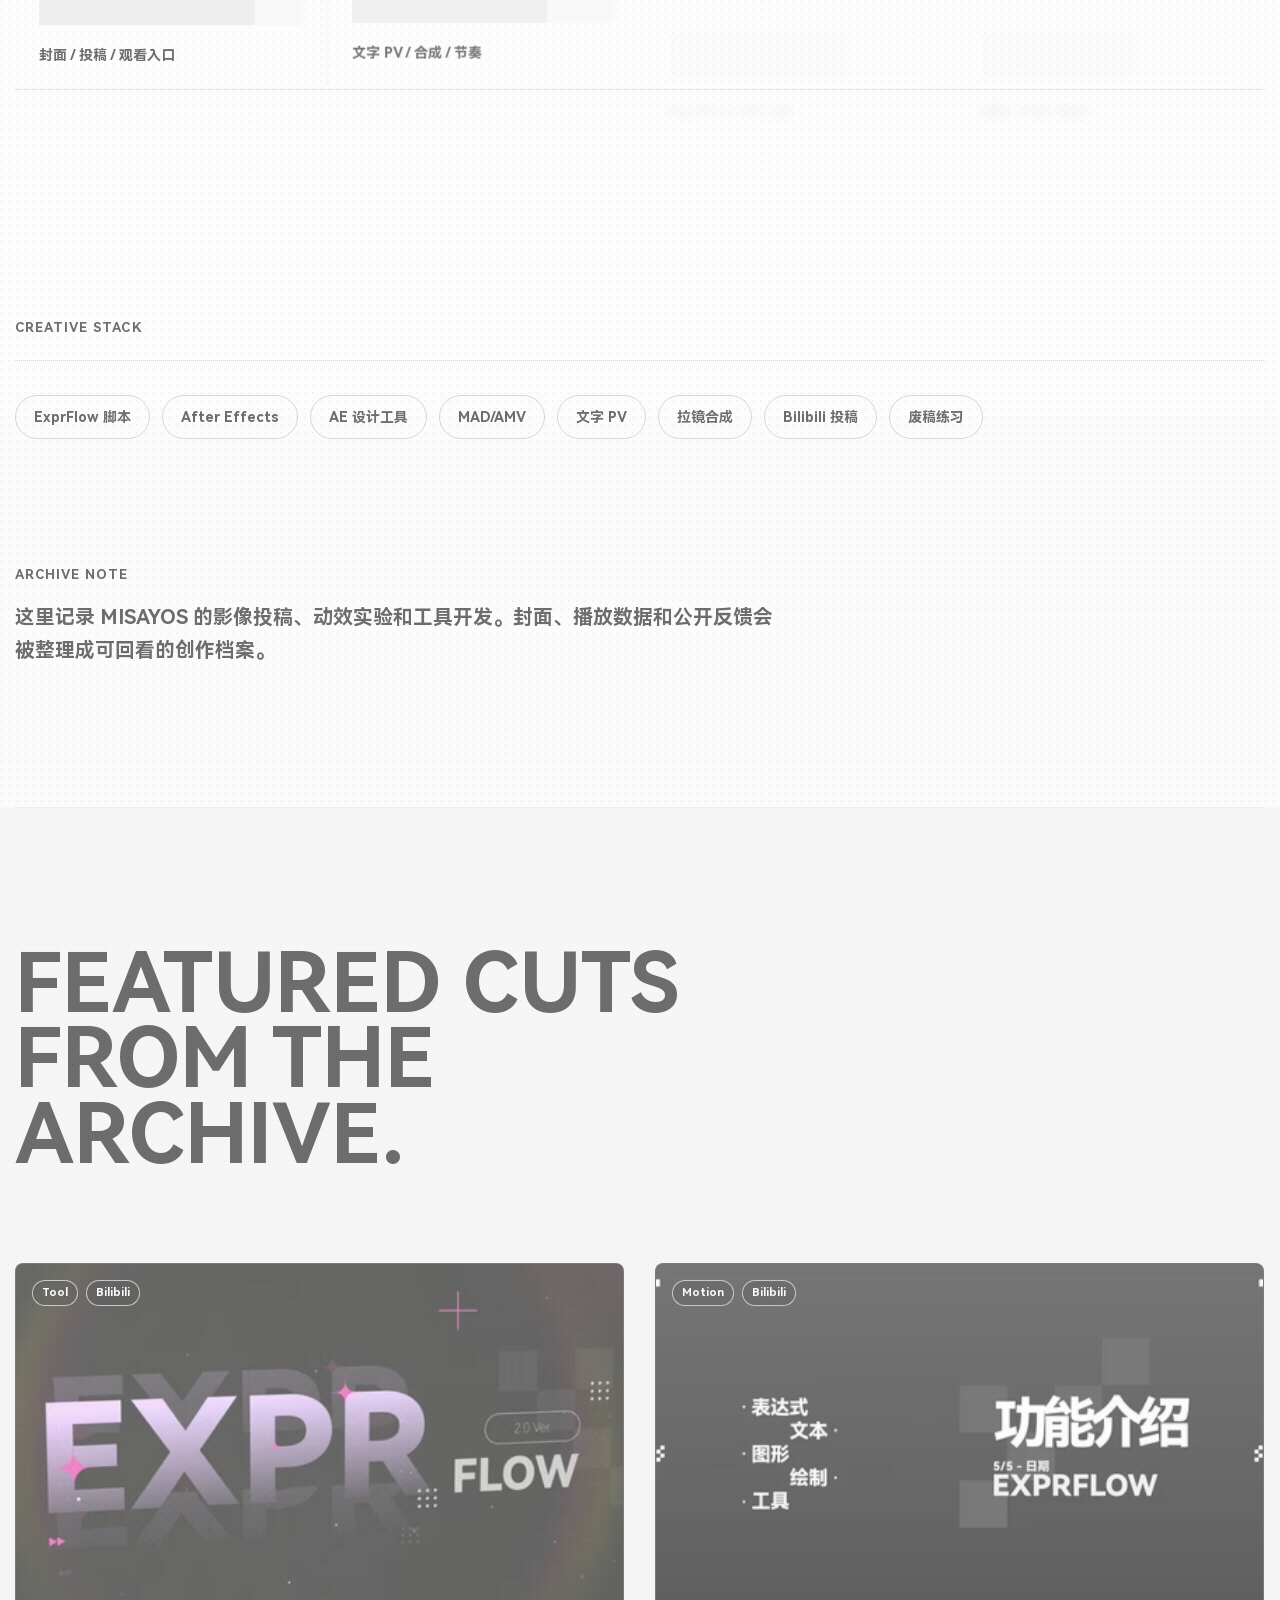
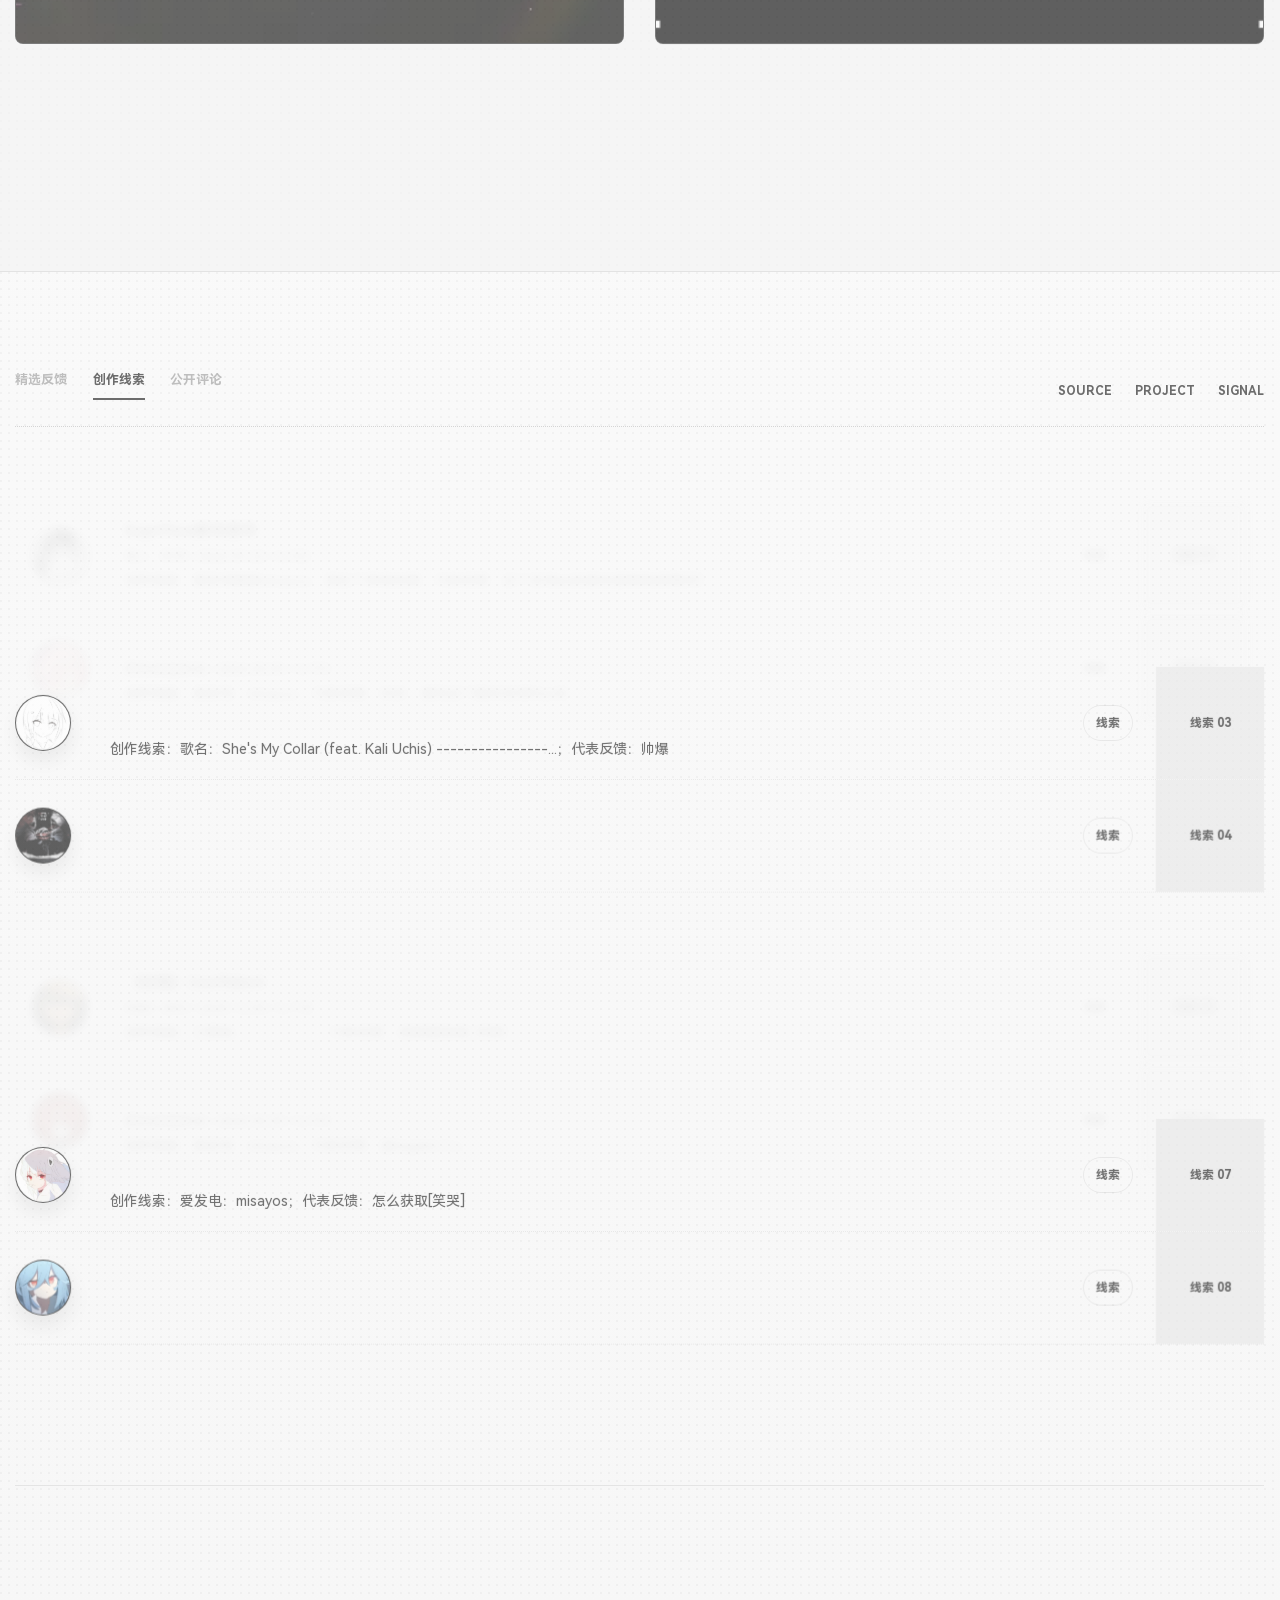
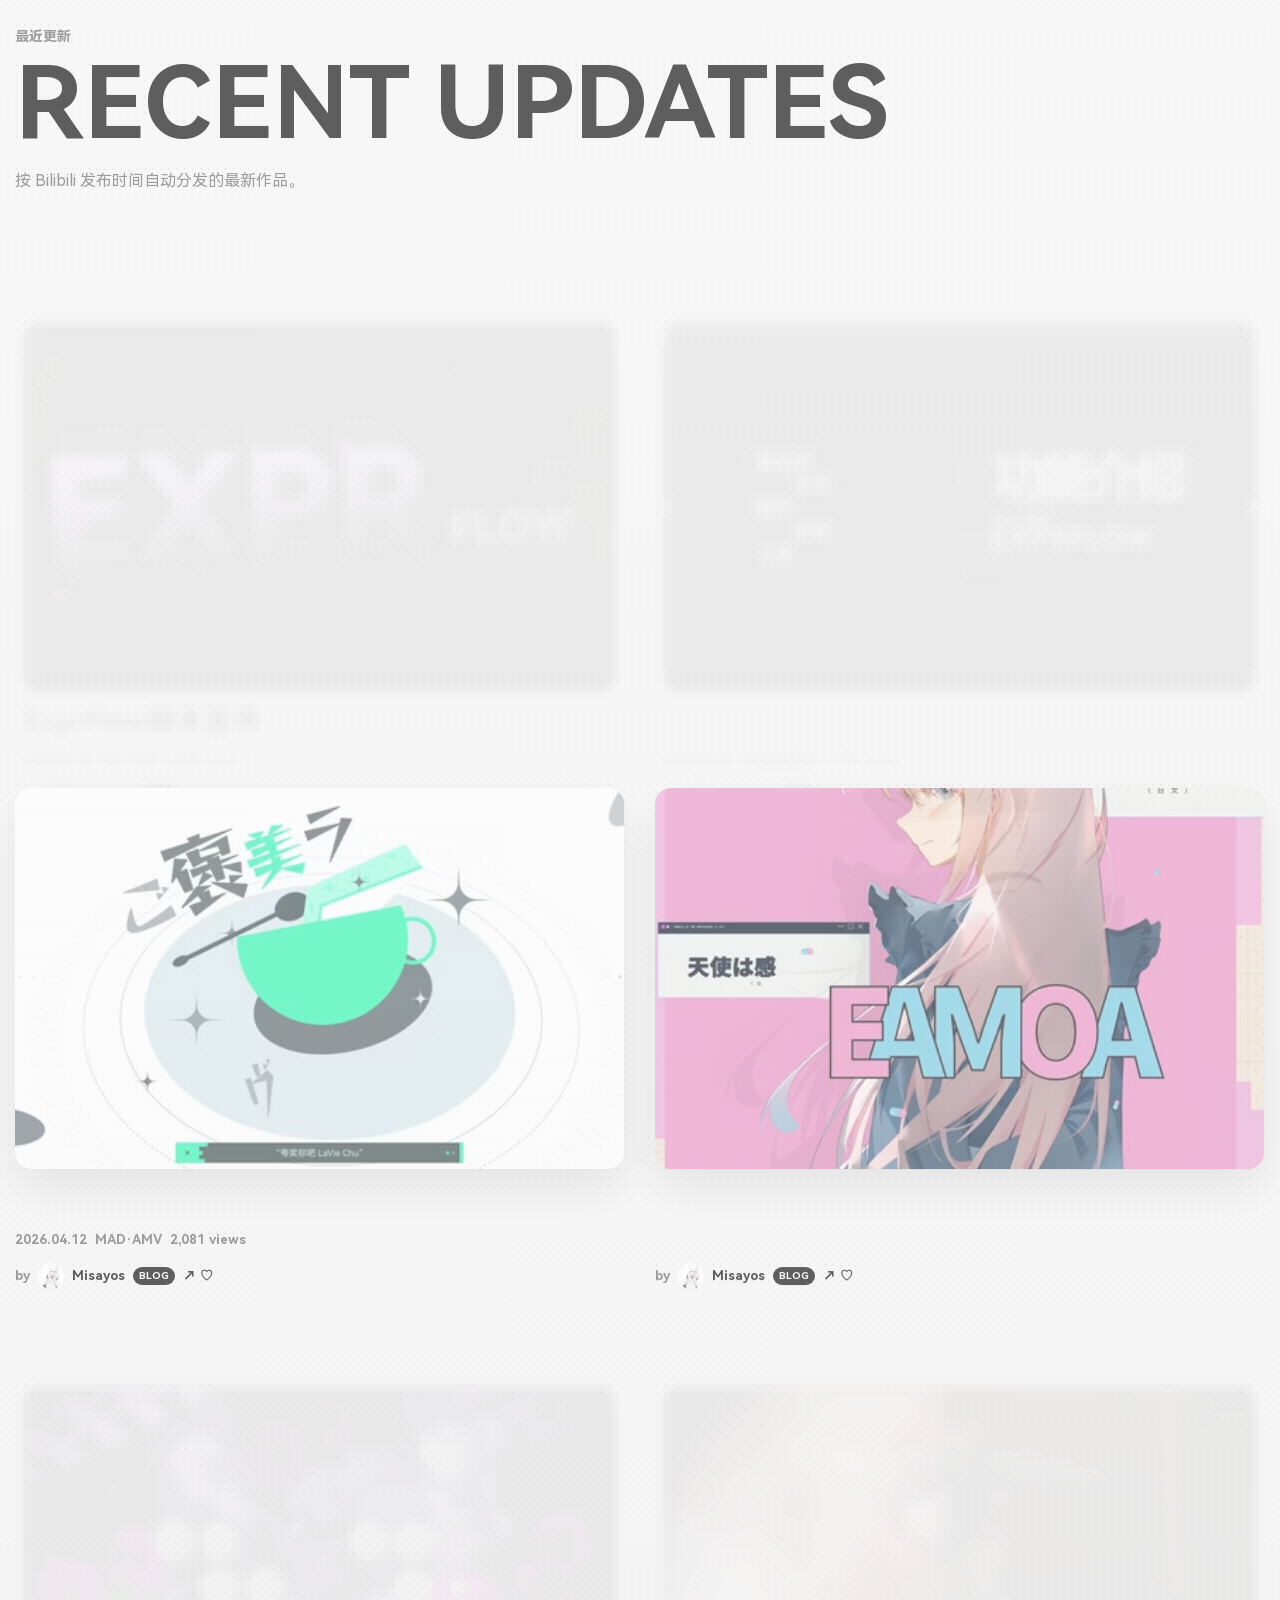
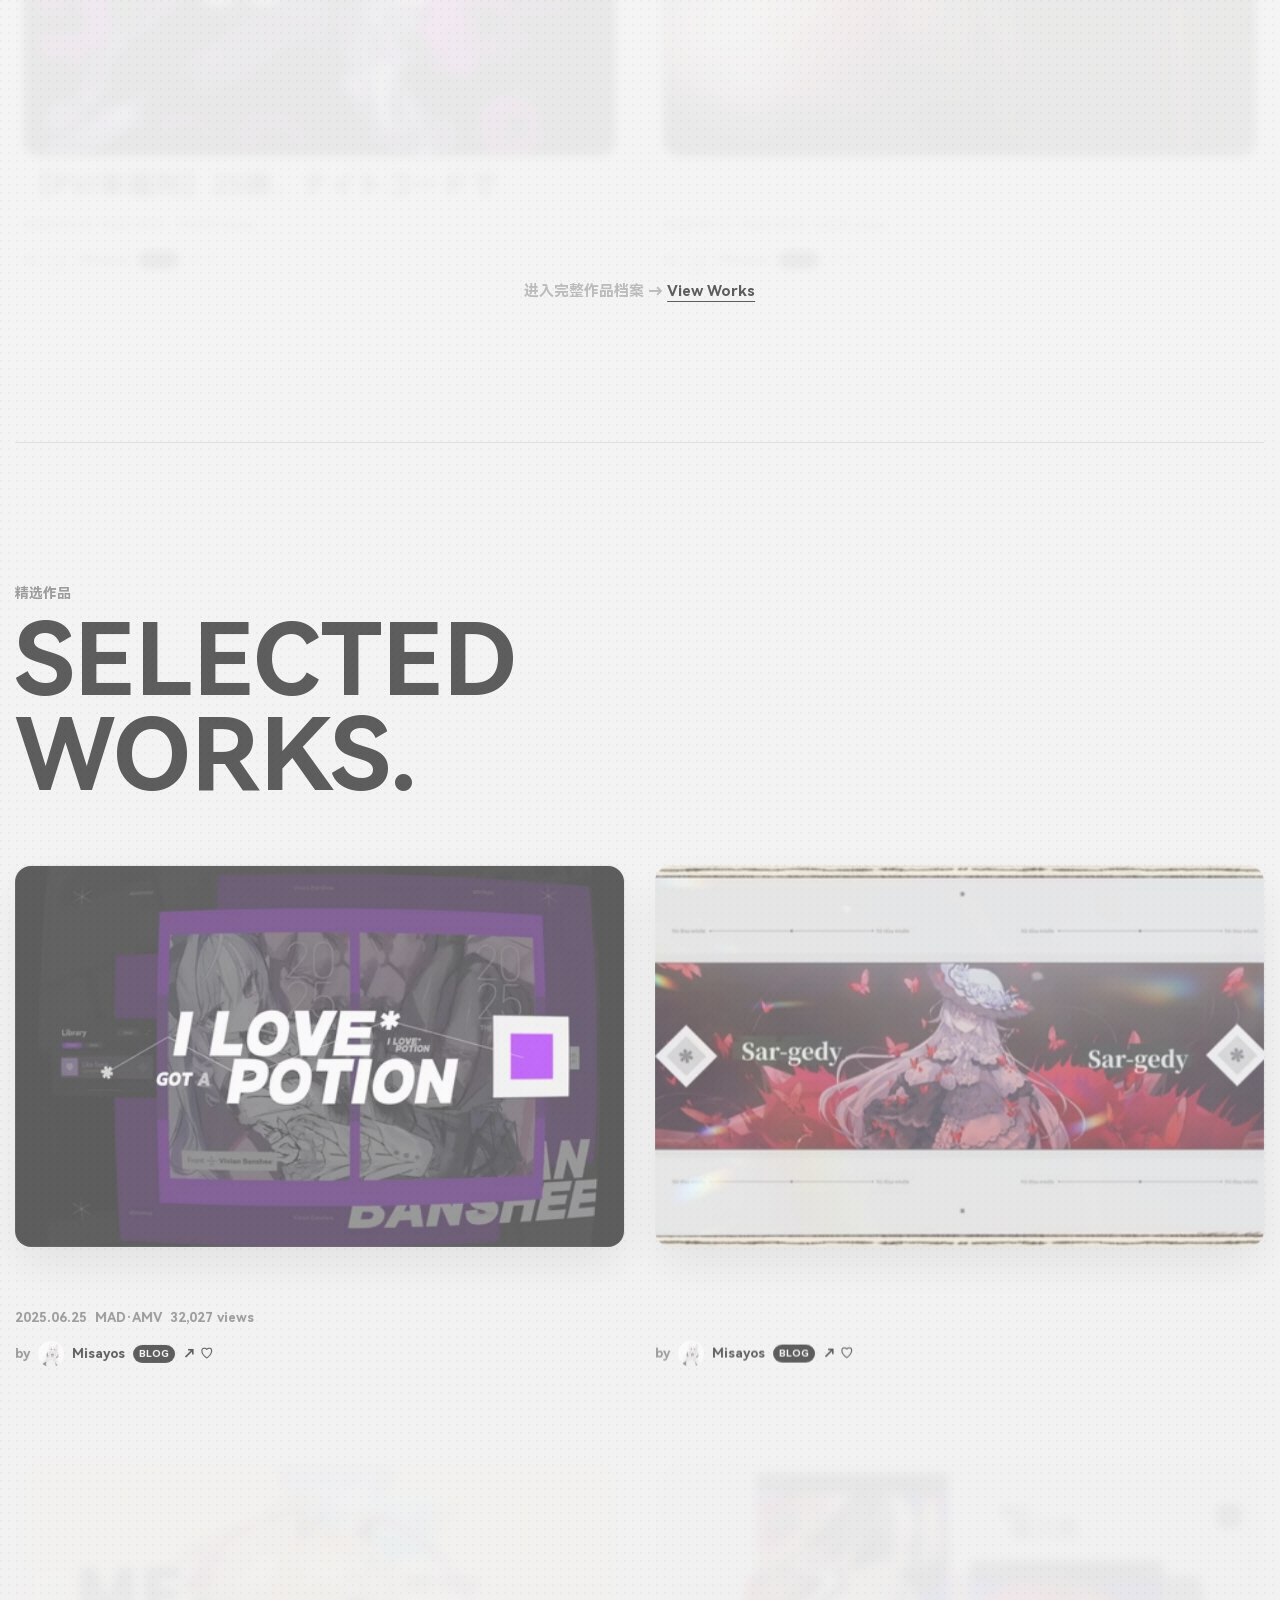
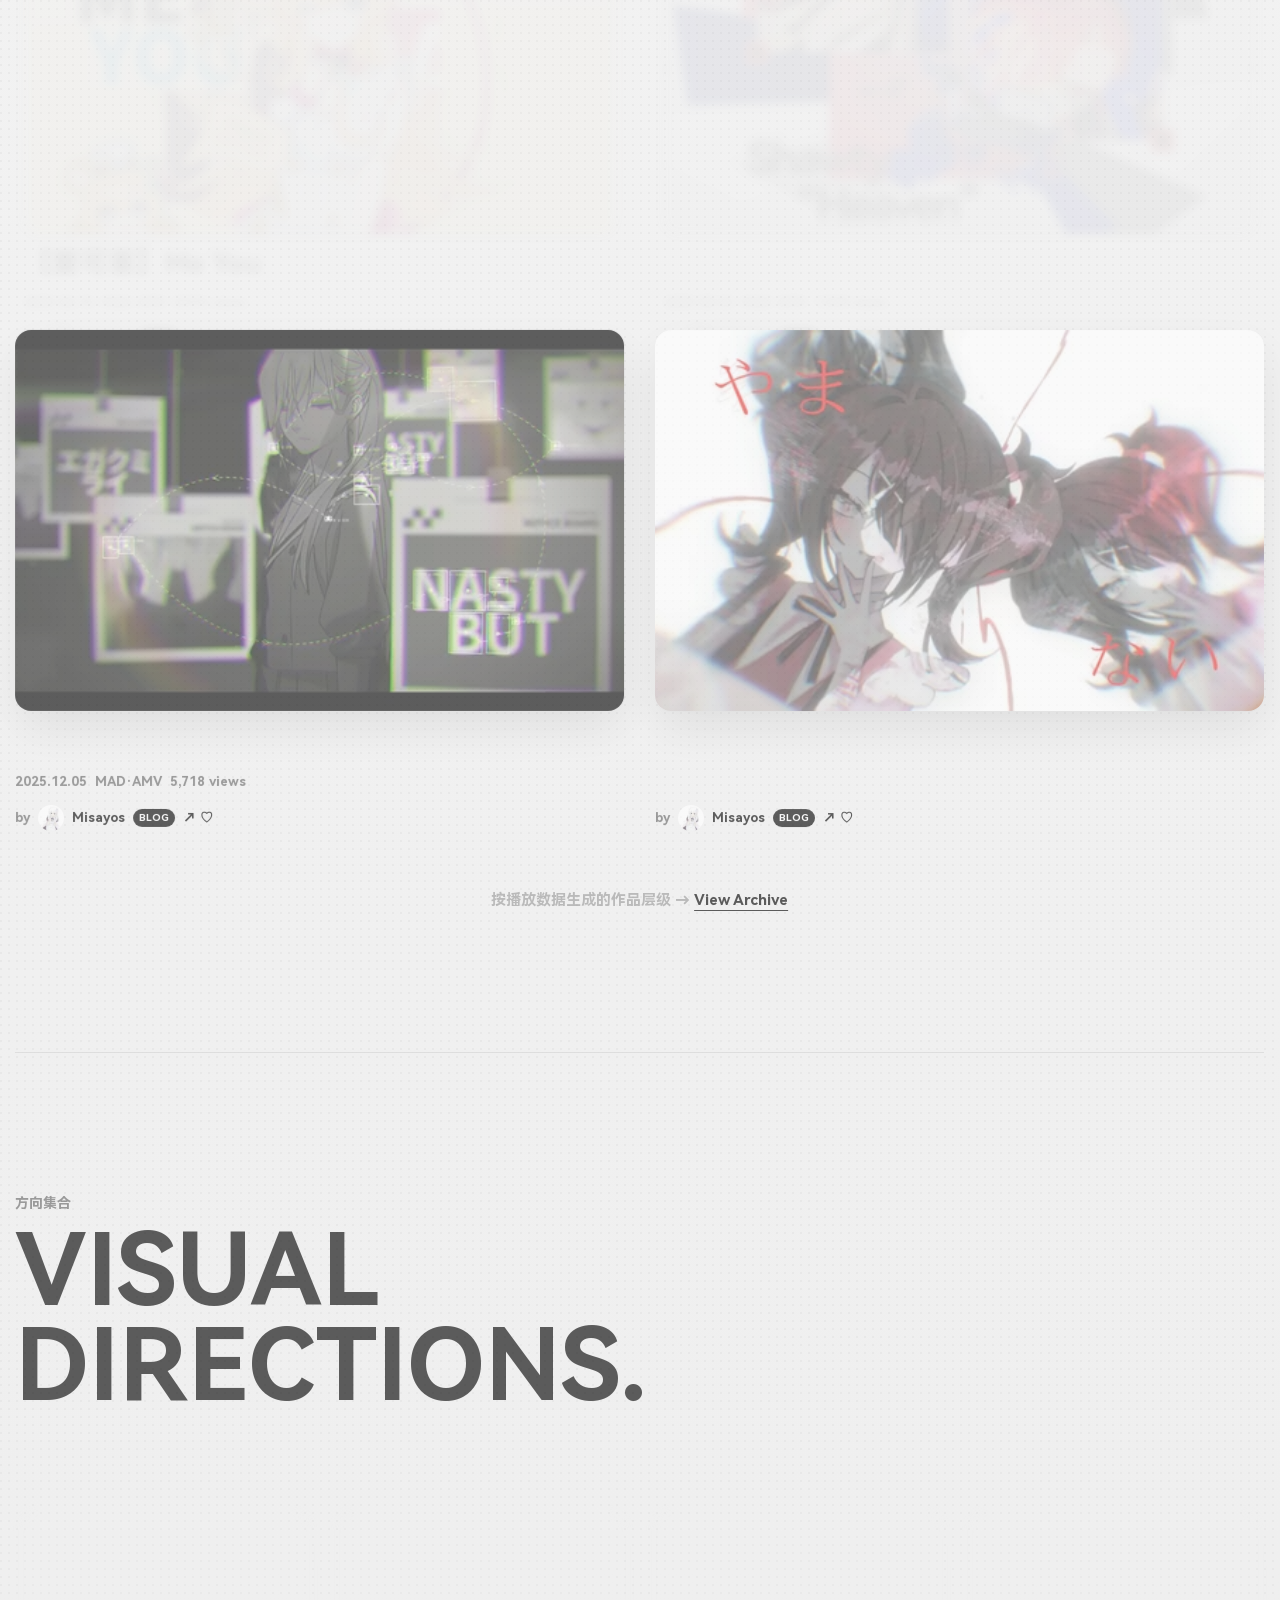
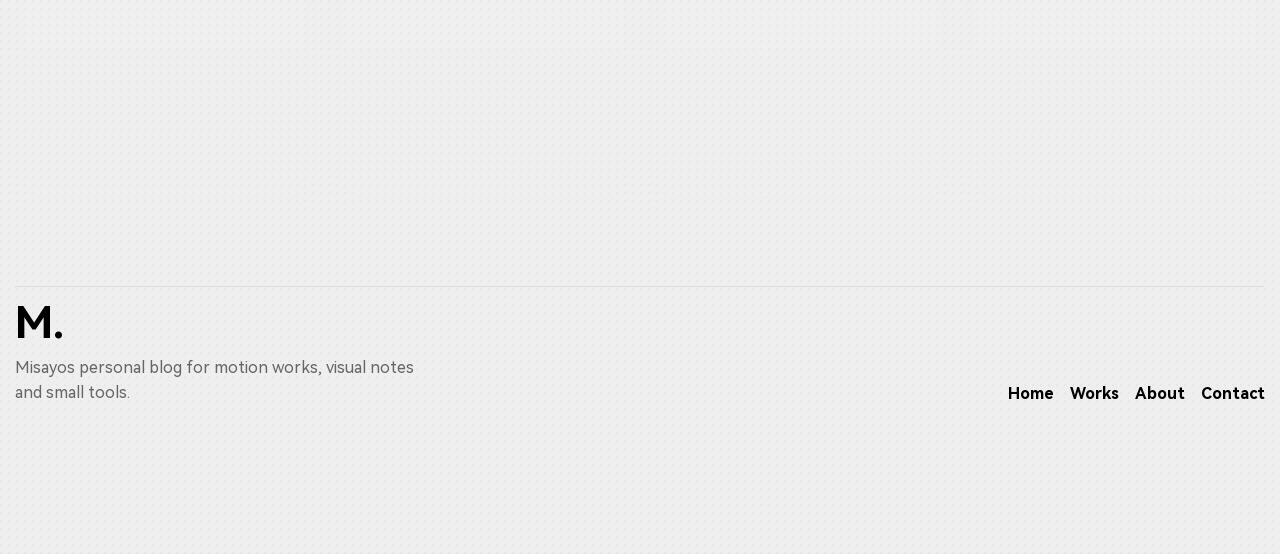
==== commit c31bc66f: "deploy: restore complete dist snapshot" ====
--- a/index.html
+++ b/index.html
@@ -29,7 +29,15 @@
   <link rel="preconnect" href="https://fonts.googleapis.com" />
   <link rel="preconnect" href="https://fonts.gstatic.com" crossorigin />
   <link href="https://fonts.googleapis.com/css2?family=Archivo:wght@400..900&family=Archivo+Black&display=swap" rel="stylesheet" />
-  <link rel="preload" as="image" href="/assets/misayos-BiM0GhkK.png" fetchpriority="high" />
+  <link
+    rel="preload"
+    as="image"
+    href="/assets/misayos-960-BNJp7_5d.avif"
+    type="image/avif"
+    imagesrcset="/assets/misayos-640-LTRRaAEr.avif 640w, /assets/misayos-960-BNJp7_5d.avif 960w, /assets/misayos-1280-0iRnMH6T.avif 1280w, /assets/misayos-1916-D4g94MNC.avif 1916w"
+    imagesizes="(max-width: 640px) 100vw, min(1840px, calc(100vw - 24px))"
+    fetchpriority="high"
+  />
 
   <script type="application/ld+json">
   {
@@ -49,8 +57,8 @@
     }
   }
   </script>
-  <script type="module" crossorigin src="/assets/index-C4C8BNxm.js"></script>
-  <link rel="stylesheet" crossorigin href="/assets/index-D6Hhlbg8.css">
+  <script type="module" crossorigin src="/assets/index-CWXwKJqP.js"></script>
+  <link rel="stylesheet" crossorigin href="/assets/index-DzisaxnY.css">
 </head>
 <body>
   <div id="root"></div>
